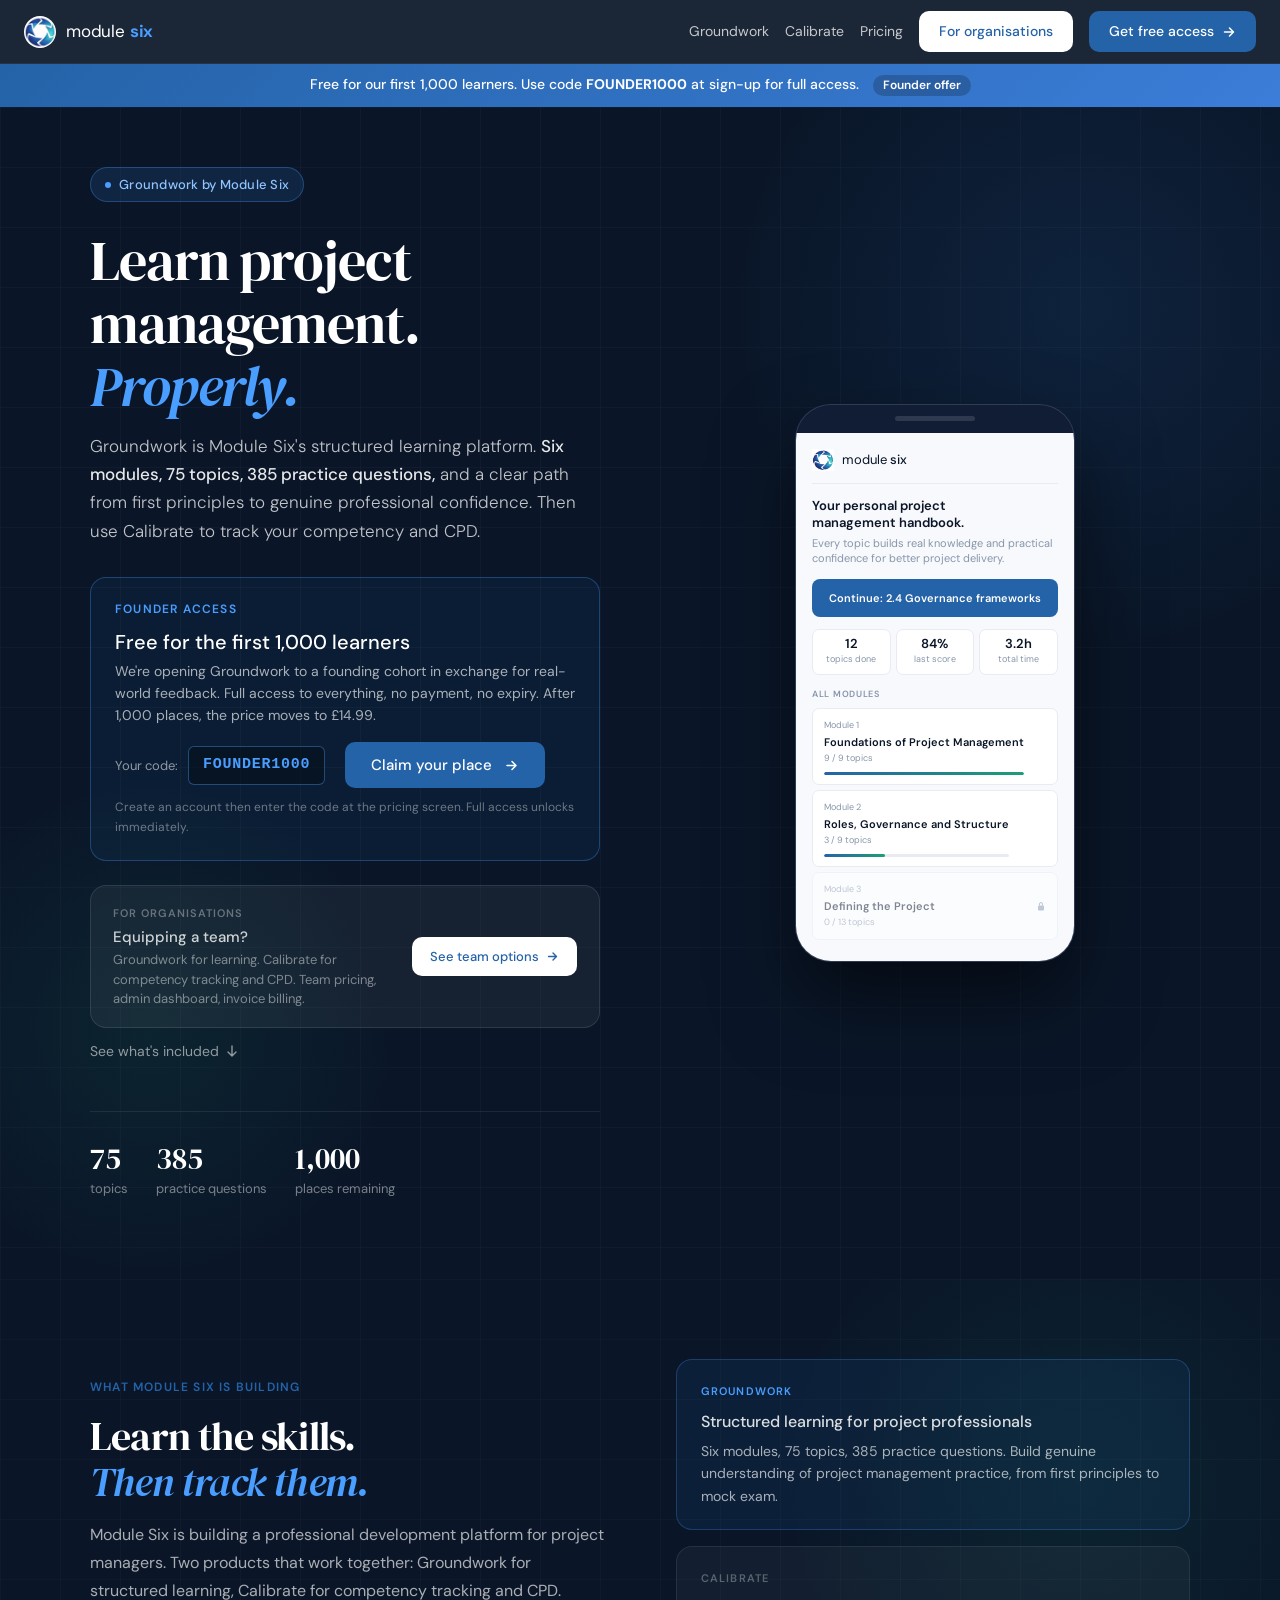
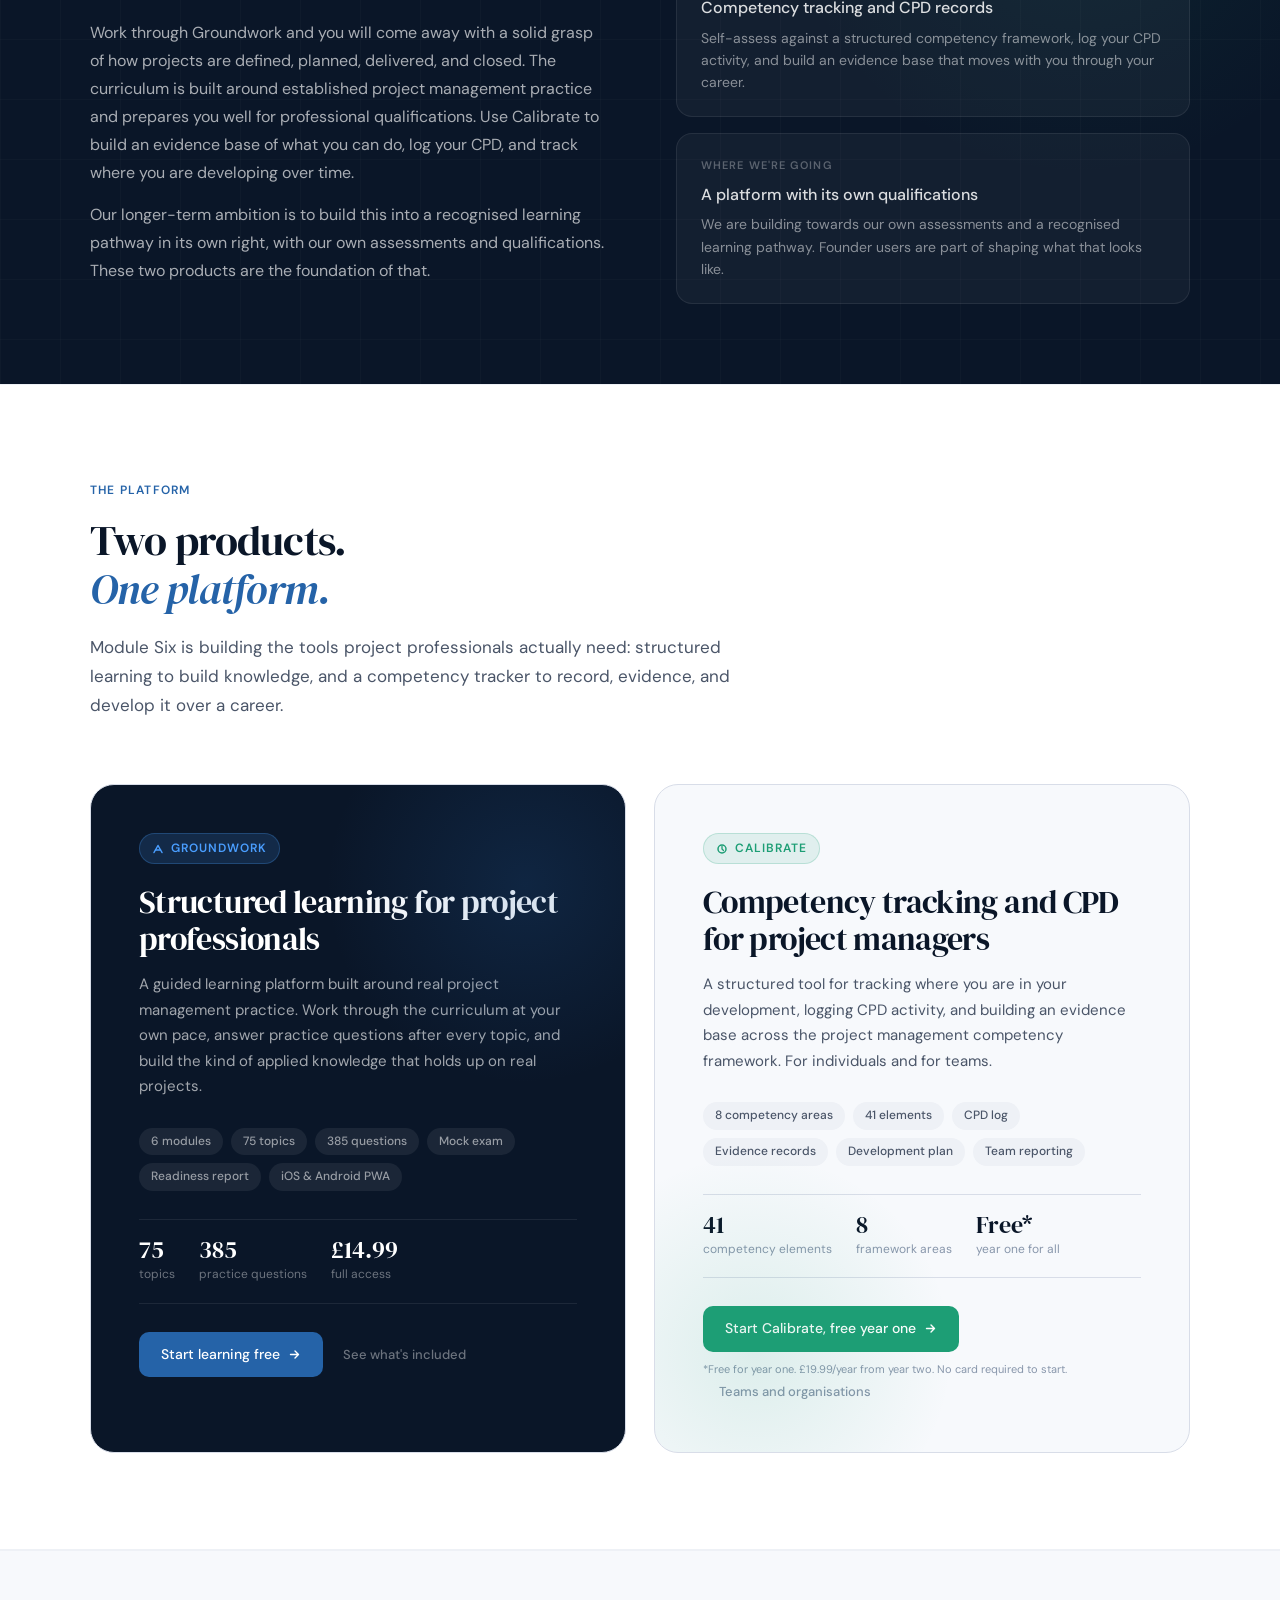
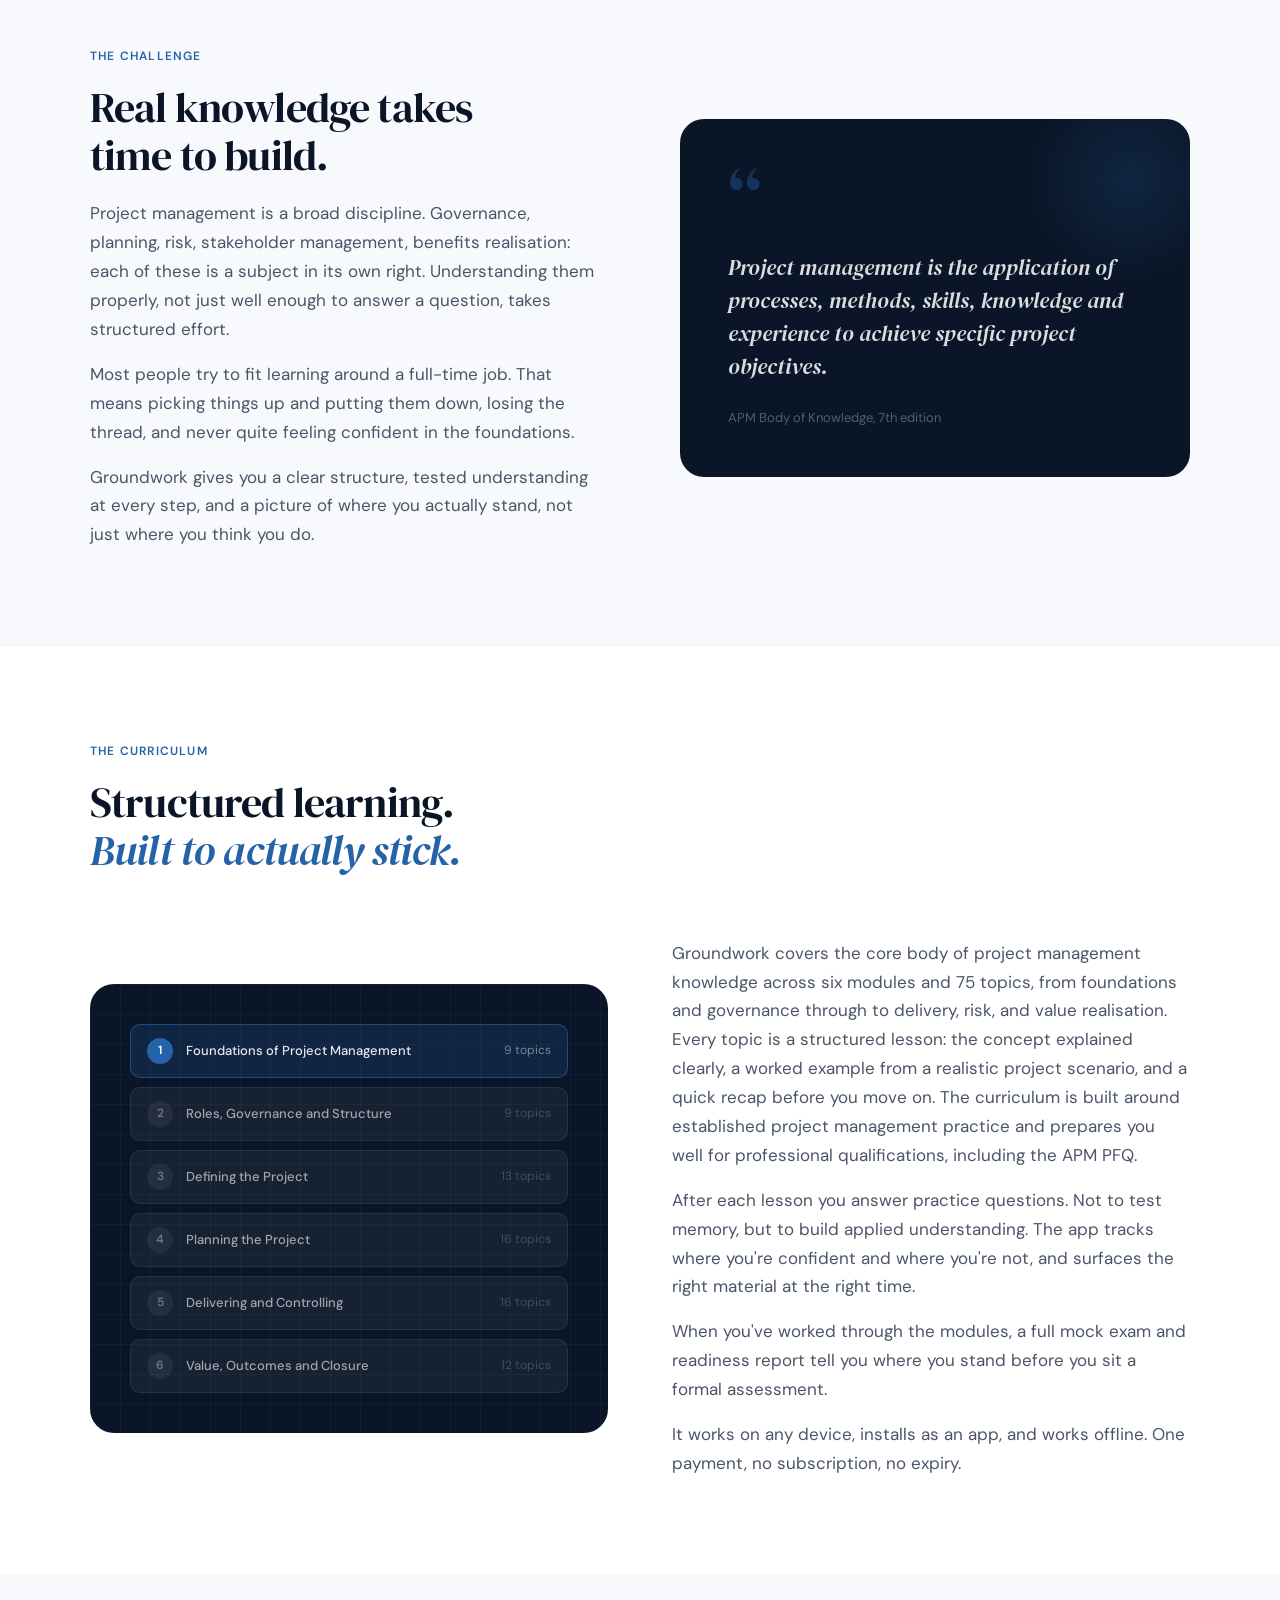
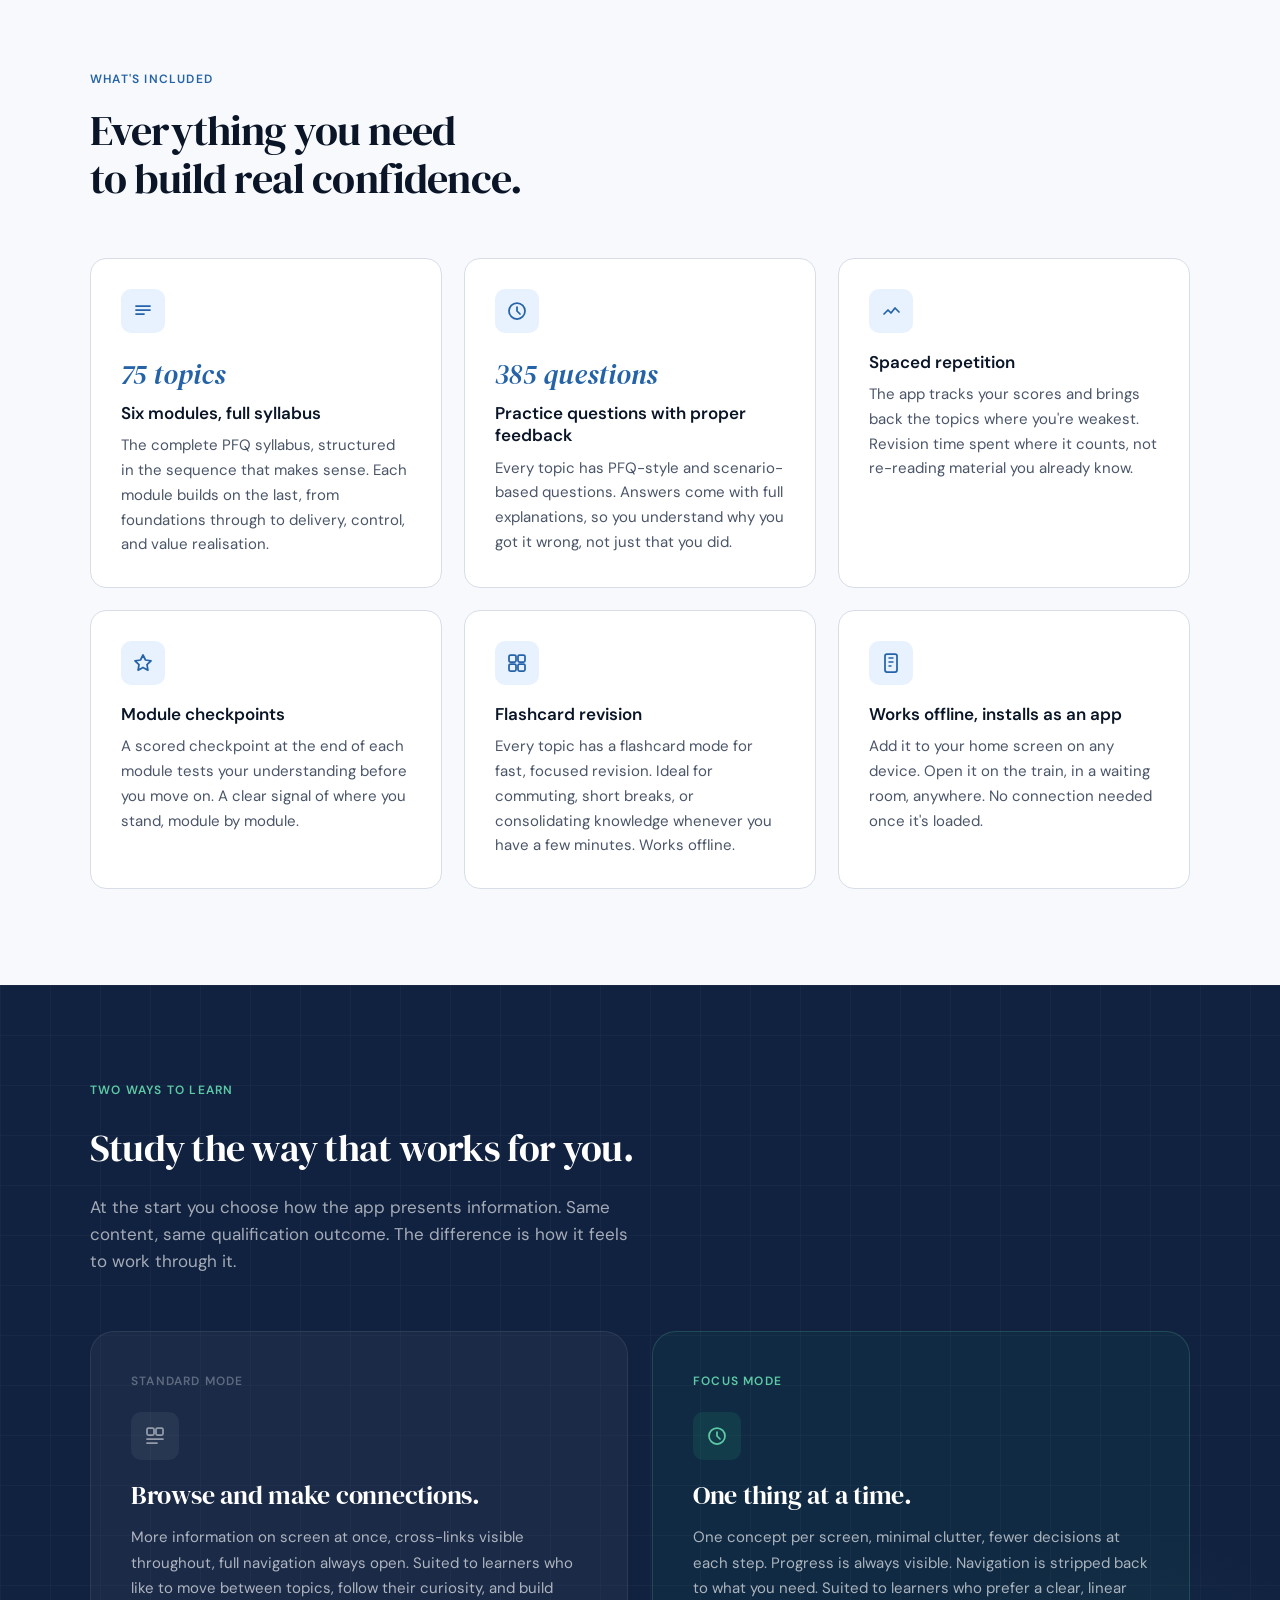
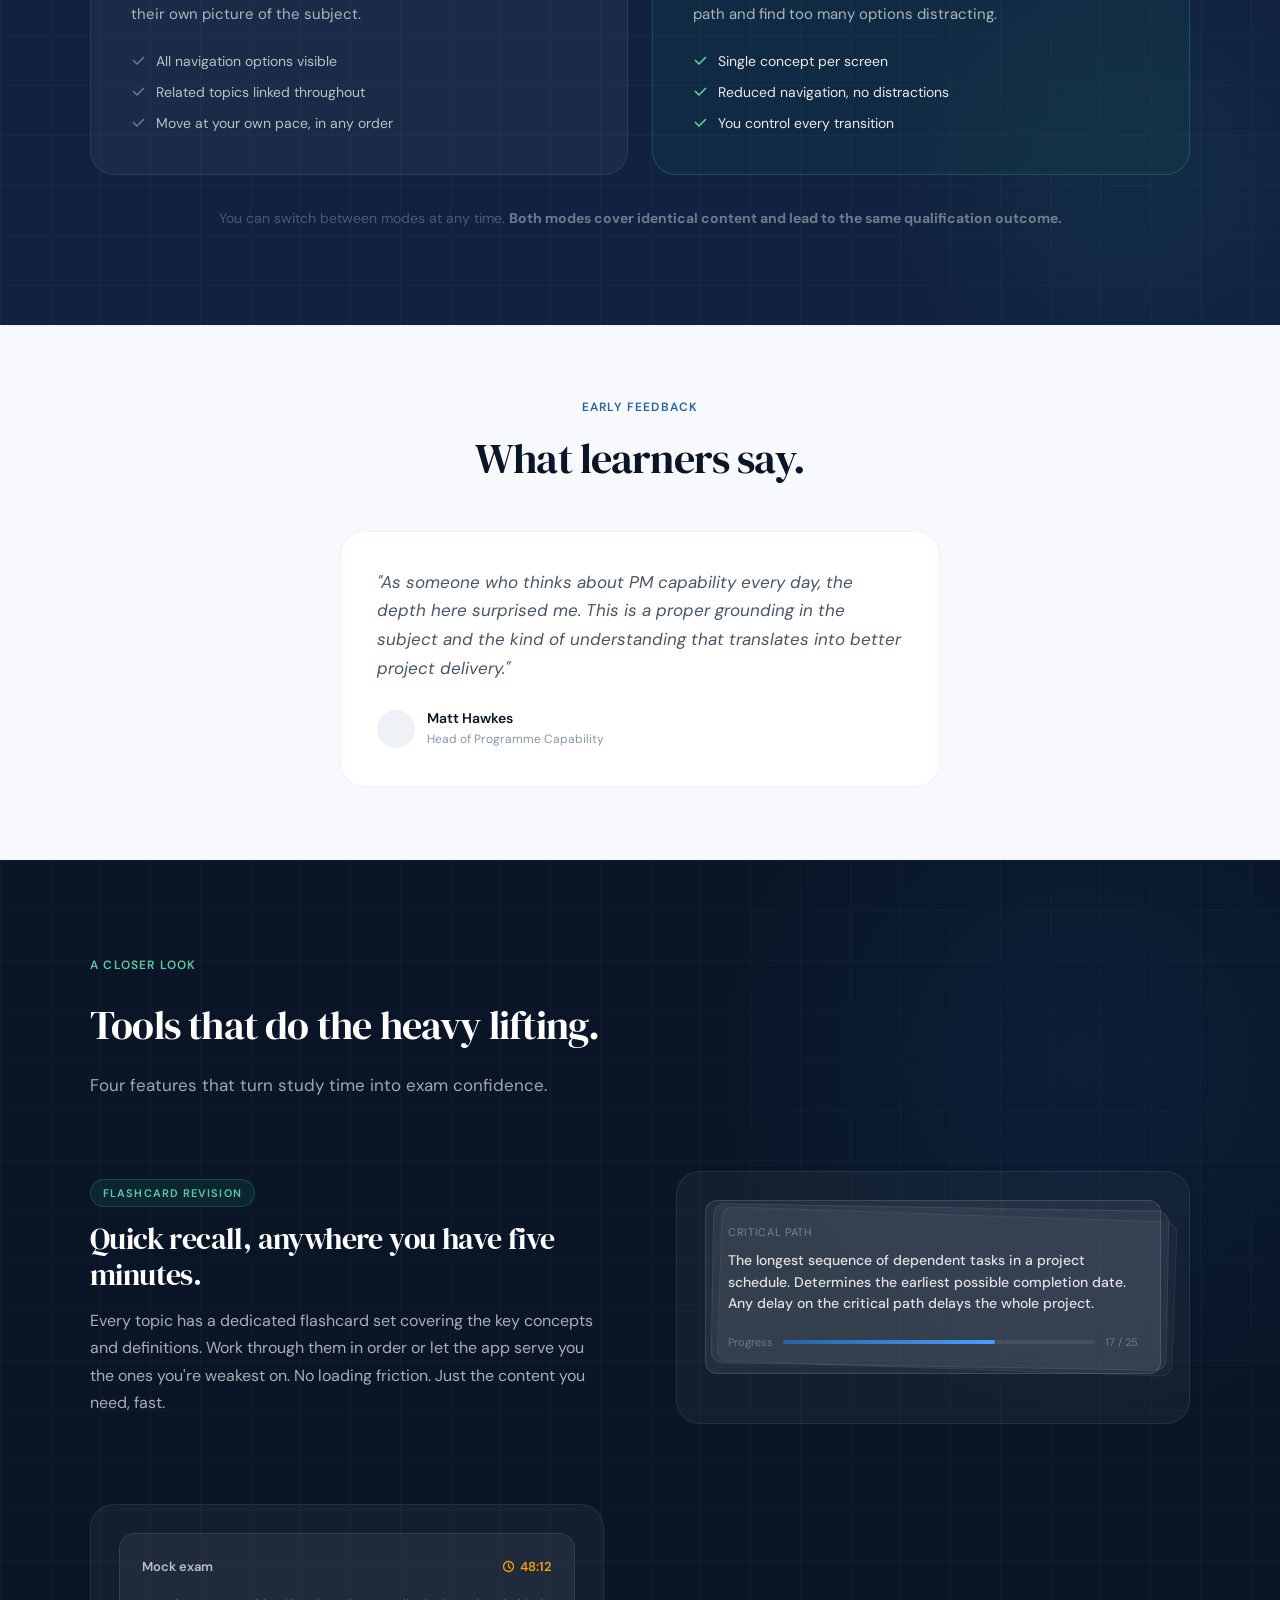
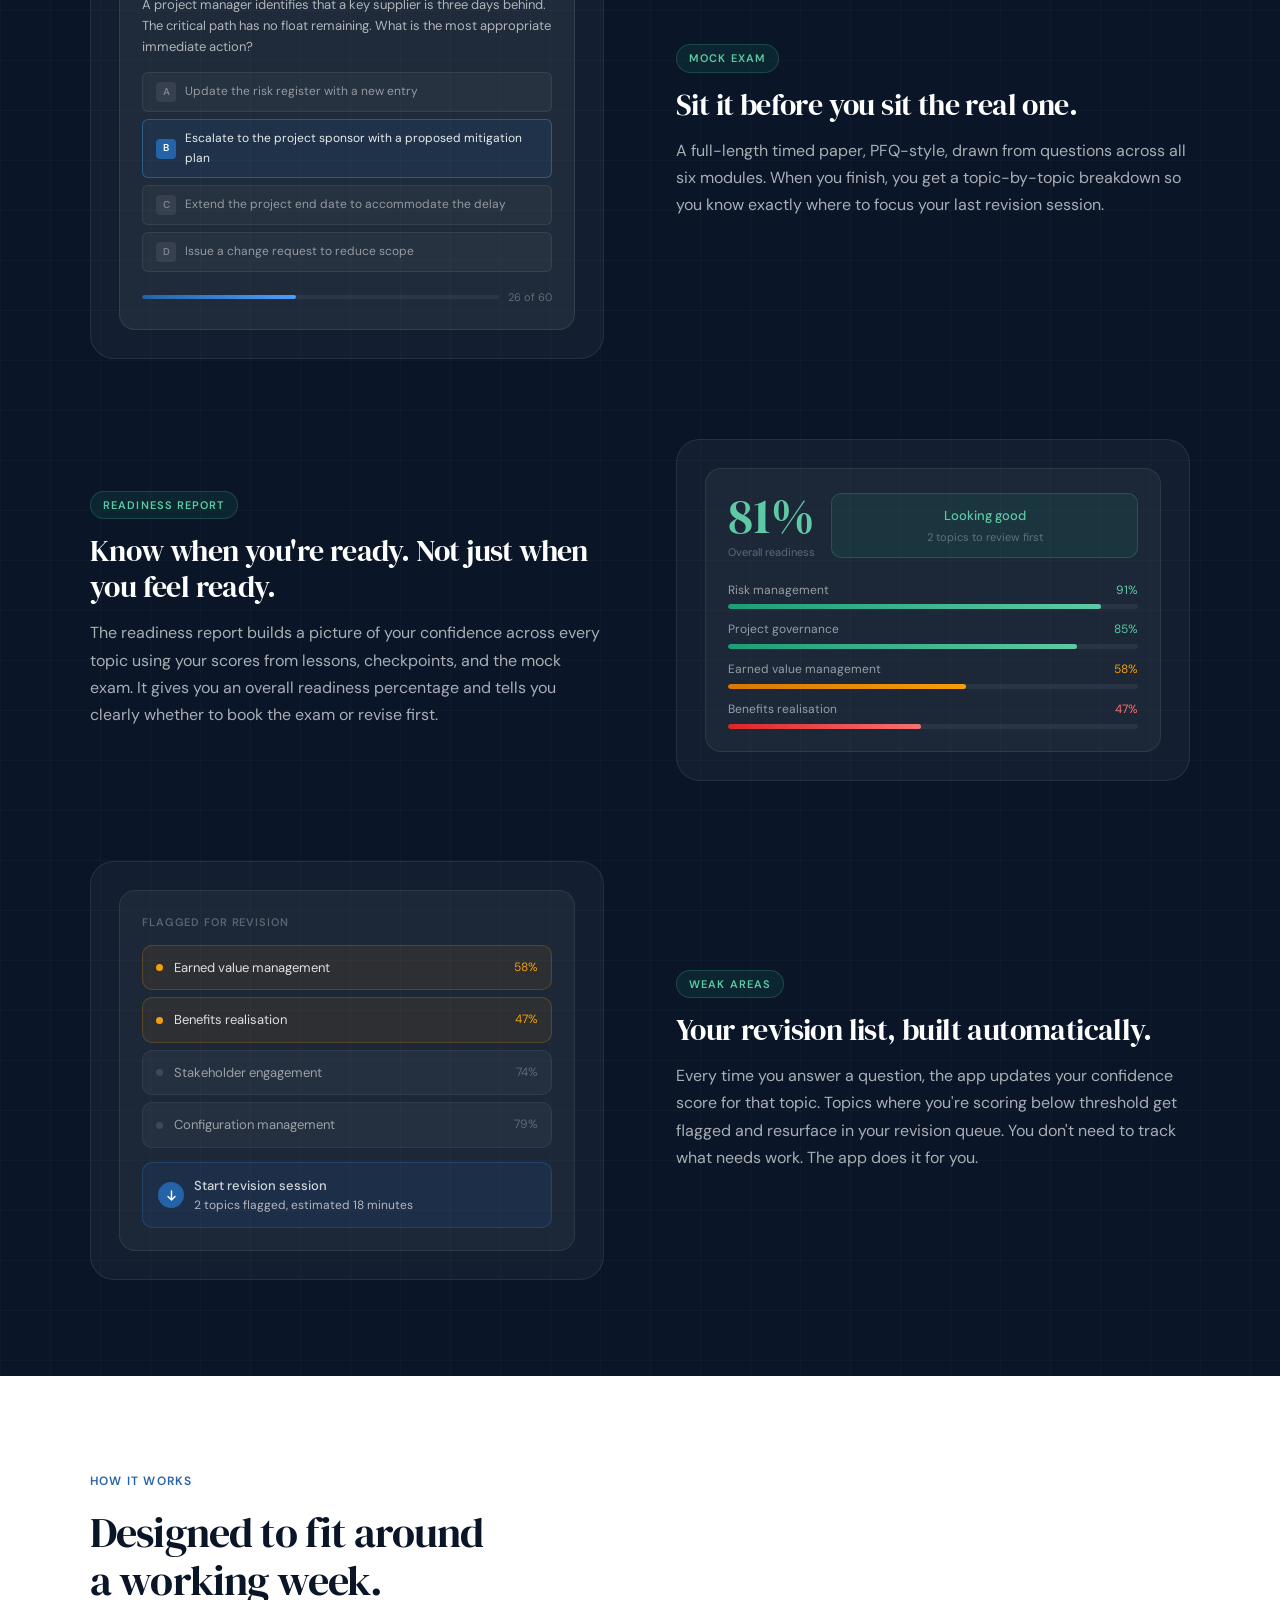
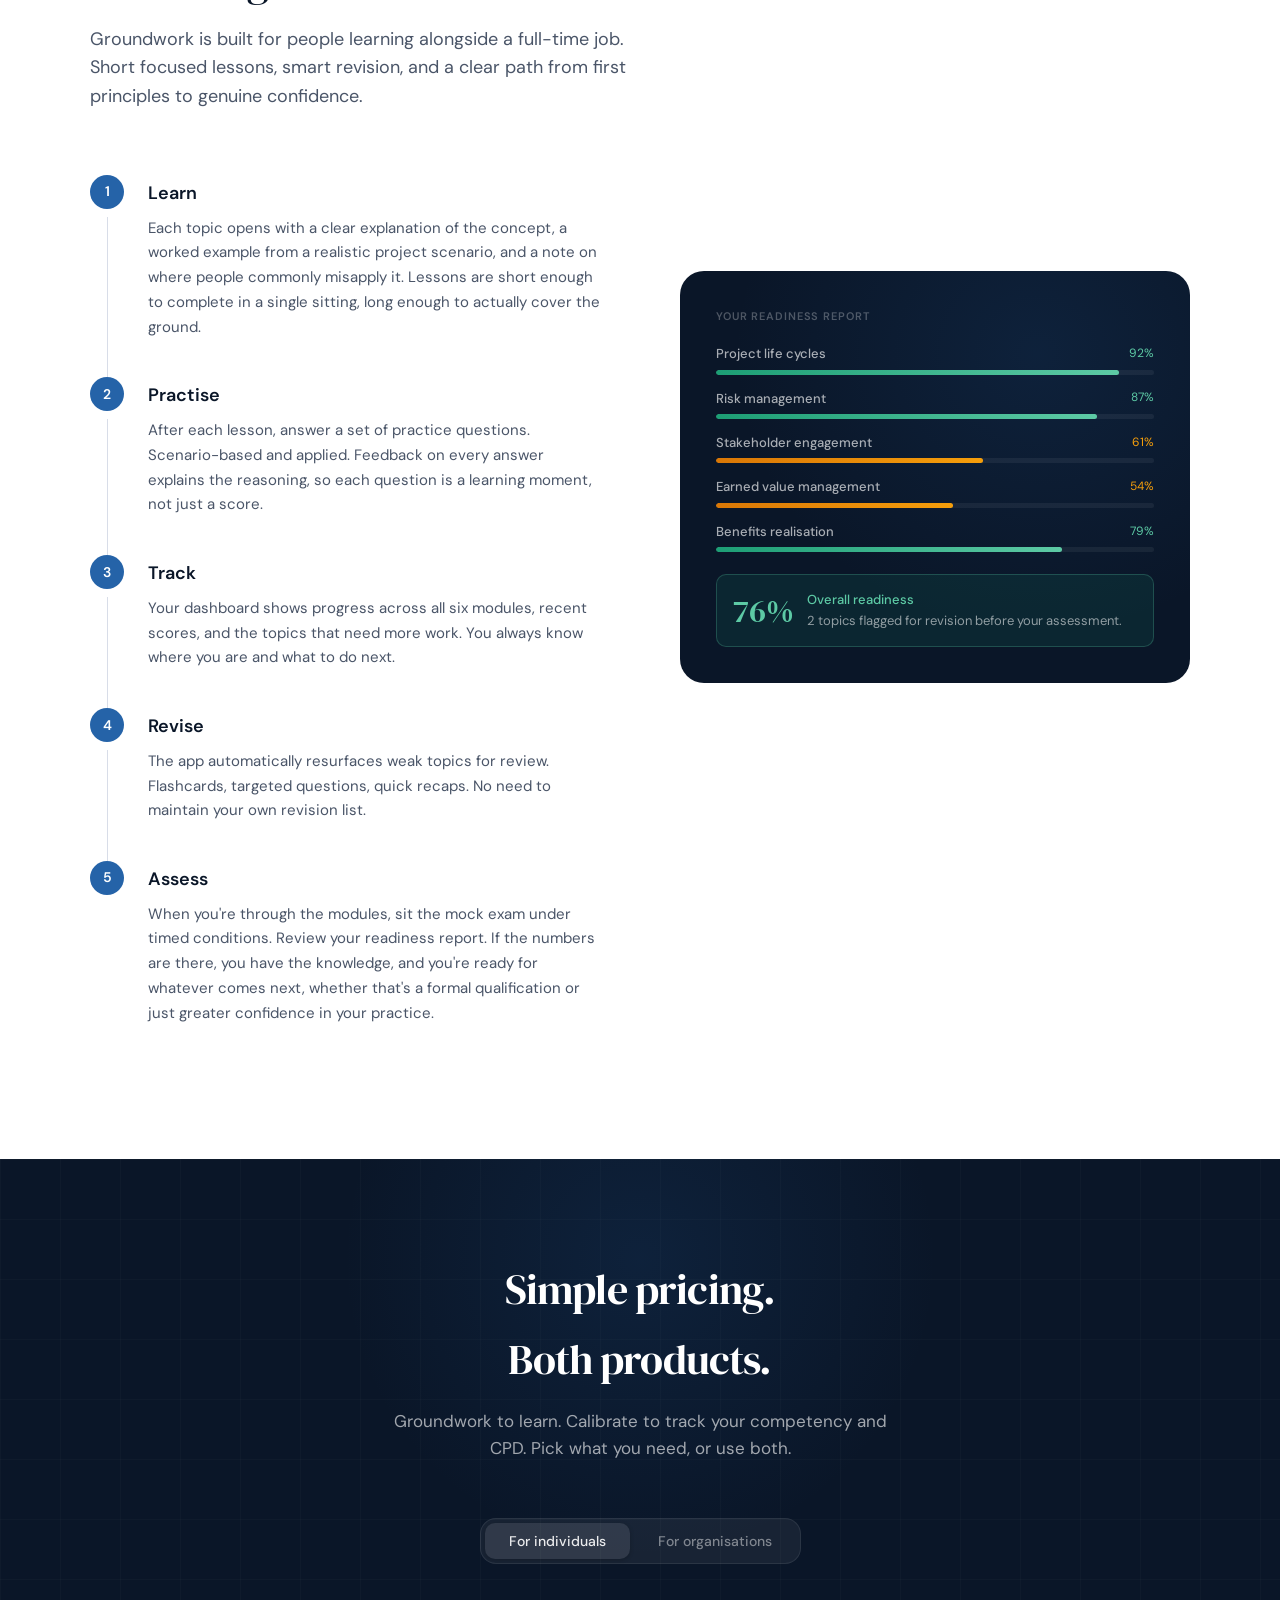
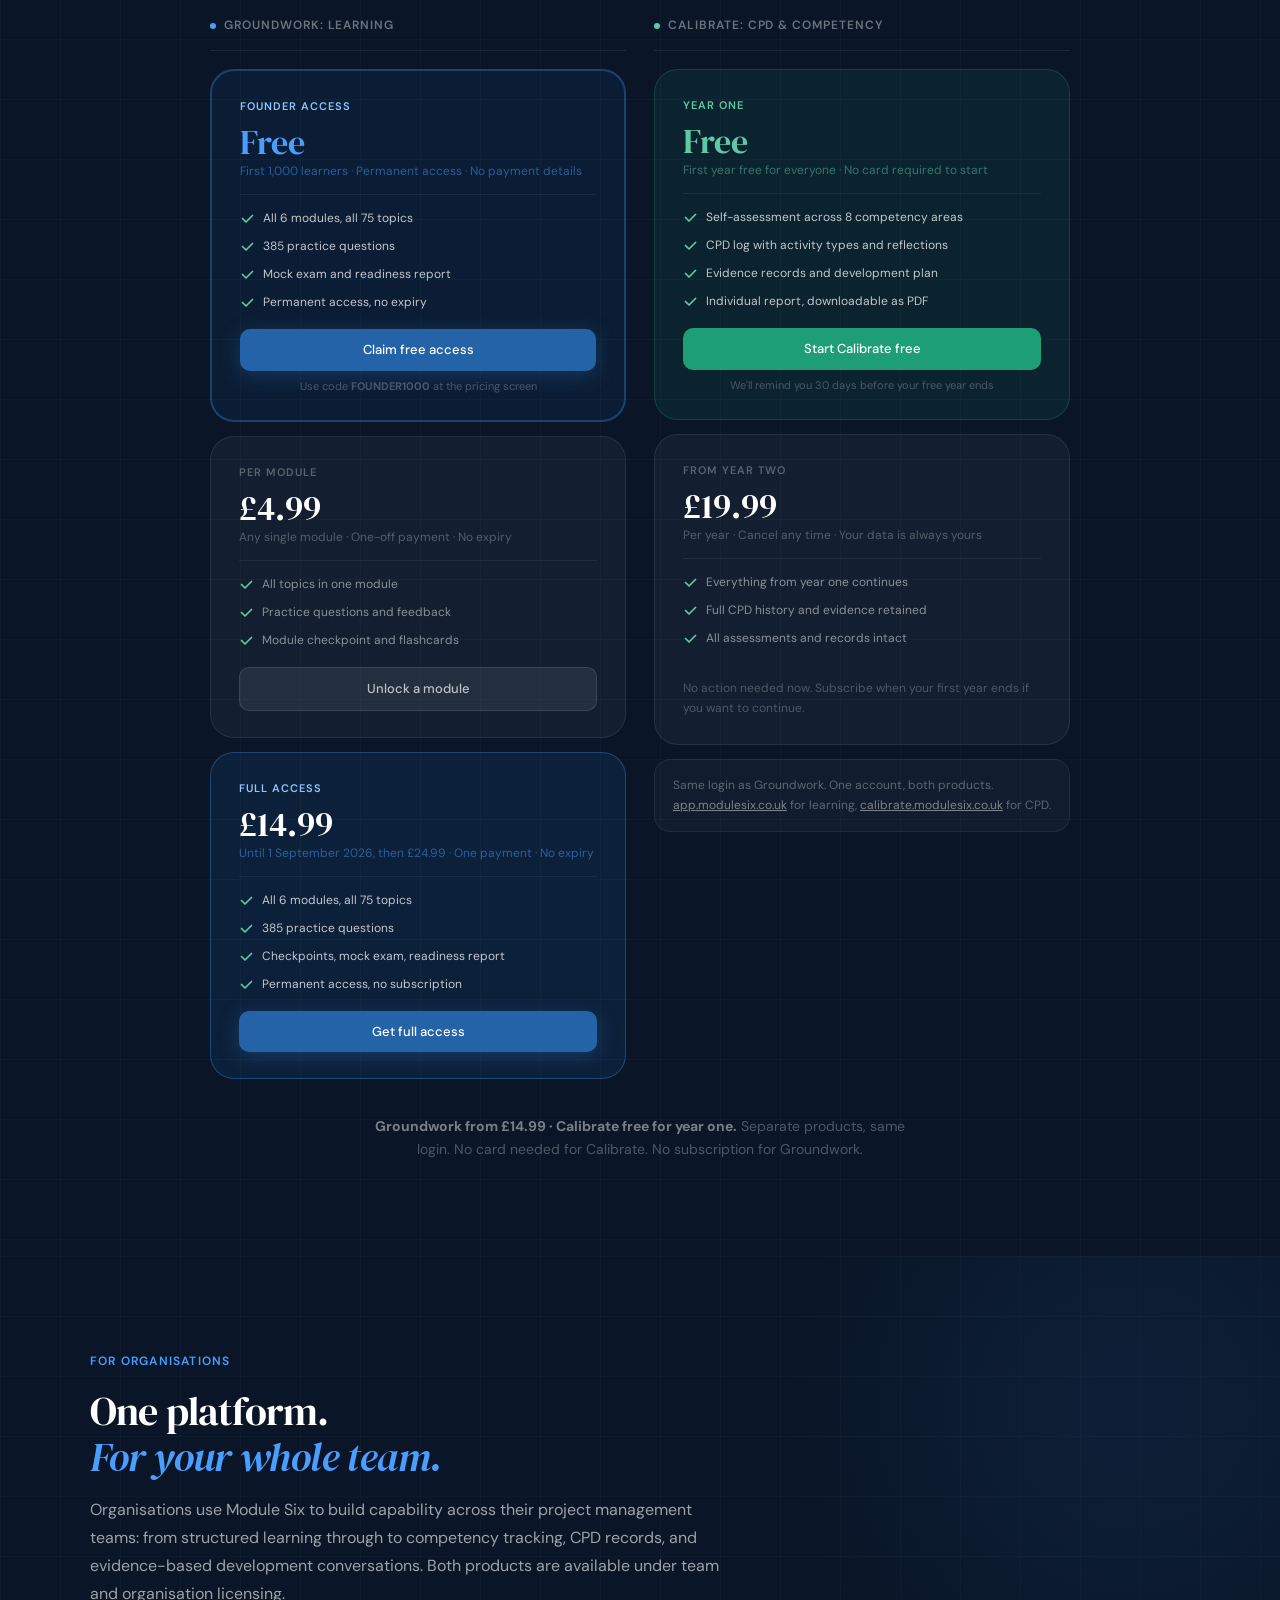
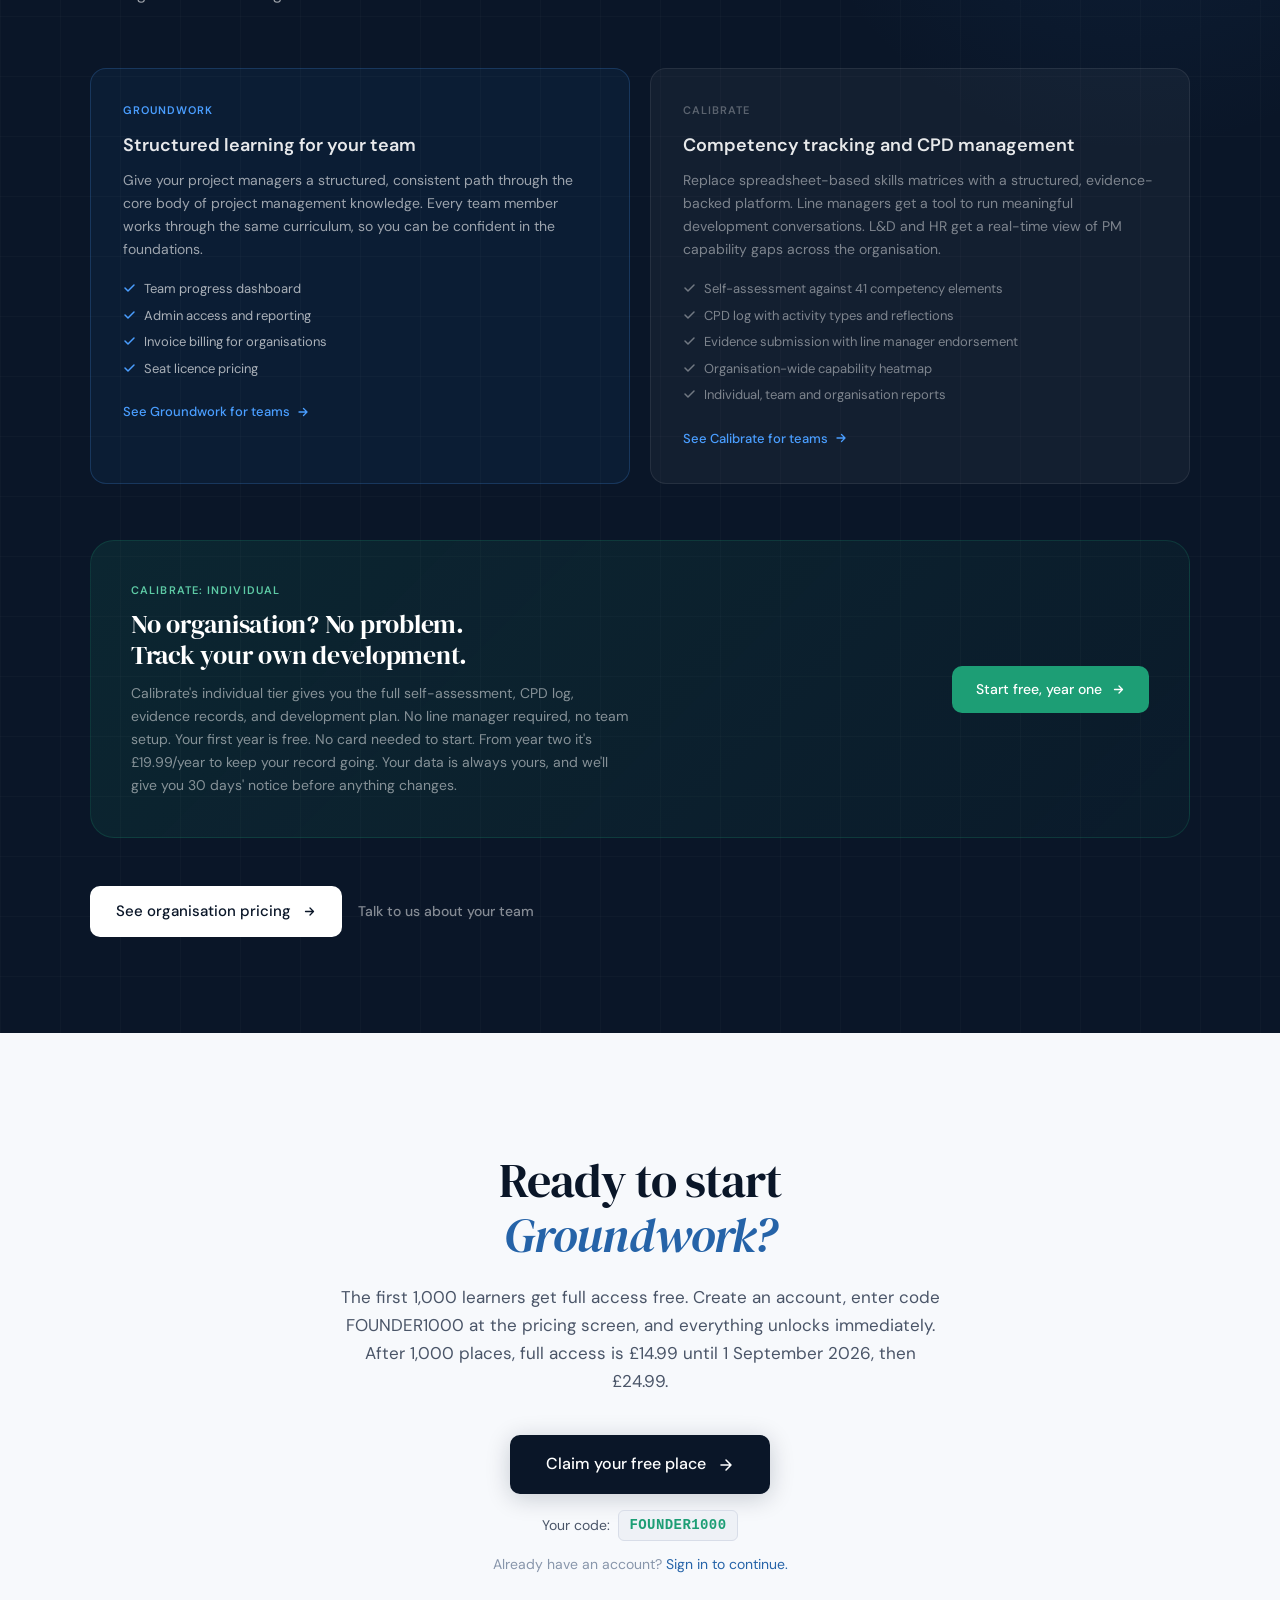
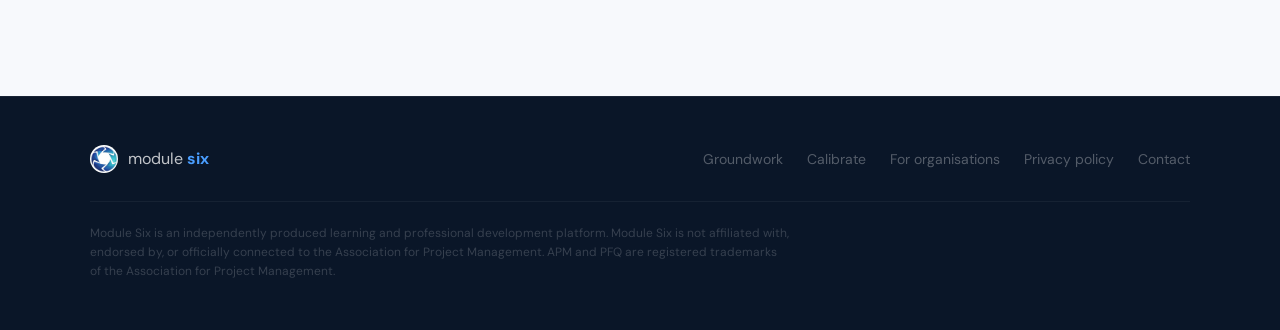
==== index.html @ db027c74 "Add files via upload" ====
<!DOCTYPE html>
<html lang="en">
<head>
<meta charset="UTF-8">
<meta name="viewport" content="width=device-width, initial-scale=1.0">
<title>Module Six | Project Management Learning and Development</title>
<meta name="description" content="Module Six builds project management professionals. Groundwork is our structured learning platform. Calibrate is our competency and CPD tracker. Learn the skills, then track and evidence them.">
<link rel="canonical" href="https://modulesix.co.uk">

<!-- Open Graph -->
<meta property="og:type" content="website">
<meta property="og:url" content="https://modulesix.co.uk">
<meta property="og:title" content="Module Six | Project Management Learning and Development">
<meta property="og:description" content="Groundwork builds your project management knowledge. Calibrate tracks your competency and CPD. Two products, one platform, built for serious project professionals.">
<meta property="og:image" content="https://modulesix.co.uk/og-image.png">
<meta property="og:site_name" content="Module Six">

<!-- Twitter card -->
<meta name="twitter:card" content="summary_large_image">
<meta name="twitter:title" content="Module Six | Project Management Learning and Development">
<meta name="twitter:description" content="Groundwork builds your project management knowledge. Calibrate tracks your competency and CPD. Two products, one platform.
<meta name="twitter:image" content="https://modulesix.co.uk/og-image.png">

<!-- Structured data -->
<script type="application/ld+json">
{
  "@context": "https://schema.org",
  "@type": "Organization",
  "name": "Module Six",
  "description": "Module Six builds project management professionals. Groundwork is our structured learning platform. Calibrate is our competency and CPD development tool.",
  "url": "https://modulesix.co.uk",
  "provider": {
    "@type": "Organization",
    "name": "Module Six",
    "url": "https://modulesix.co.uk"
  }
}
</script>
<!-- Design tokens: single source of truth for all Module Six surfaces -->
<link rel="stylesheet" href="/tokens.css">
<style>
*,*::before,*::after{box-sizing:border-box;margin:0;padding:0}
/* Marketing-specific aliases that map to platform tokens */
:root{
  --navy:        var(--ms6-navy);
  --navy-mid:    var(--ms6-navy-mid);
  --navy-light:  var(--ms6-navy-light);
  --blue:        var(--ms6-blue);
  --blue-mid:    var(--ms6-blue-mid);
  --blue-bright: var(--ms6-blue-bright);
}
html{scroll-behavior:smooth}
body{font-family:var(--font-sans);font-size:16px;line-height:1.65;color:var(--text);background:var(--white);-webkit-font-smoothing:antialiased}

/* NAV */
nav{position:fixed;top:0;left:0;right:0;z-index:100;padding:0 24px;height:64px;display:flex;align-items:center;justify-content:space-between;background:rgba(10,22,40,0.93);backdrop-filter:blur(12px);-webkit-backdrop-filter:blur(12px);border-bottom:1px solid rgba(255,255,255,0.06)}
.nav-logo{display:flex;align-items:center;gap:10px;text-decoration:none}
.nav-logo-img{width:32px;height:32px;display:flex;align-items:center;justify-content:center;flex-shrink:0}
.nav-logo-img img{width:32px;height:32px;display:block;border-radius:50%}
.nav-logo-text{font-size:17px;font-weight:400;color:var(--white);letter-spacing:-0.01em}
.nav-logo-text span{font-weight:700;color:#4a9eff}
.nav-right{display:flex;align-items:center;gap:16px}
.nav-link{font-size:14px;color:rgba(255,255,255,0.75);text-decoration:none;transition:color .2s}
.nav-link:hover{color:rgba(255,255,255,1)}
.nav-cta{display:inline-flex;align-items:center;gap:8px;background:var(--blue);color:var(--white);text-decoration:none;font-size:14px;font-weight:500;padding:9px 20px;border-radius:var(--r-md);transition:background .2s,transform .15s}
.nav-cta:hover{background:var(--blue-mid);transform:translateY(-1px)}
.nav-cta-ghost{display:inline-flex;align-items:center;gap:8px;background:transparent;color:var(--white);text-decoration:none;font-size:14px;font-weight:500;padding:9px 20px;border-radius:var(--r-md);border:1.5px solid rgba(255,255,255,0.35);transition:border-color .2s,background .2s,transform .15s}
.nav-cta-ghost:hover{border-color:rgba(255,255,255,0.7);background:rgba(255,255,255,0.06);transform:translateY(-1px)}

/* FOUNDER BANNER */
.founder-banner{background:linear-gradient(135deg,var(--blue) 0%,var(--blue-mid) 100%);padding:11px 24px;text-align:center;position:relative;z-index:99;margin-top:64px}
.founder-banner p{font-size:14px;color:white;font-weight:500;line-height:1.4}
.founder-banner strong{font-weight:700}
.founder-banner a{color:rgba(255,255,255,0.9);text-decoration:underline}
.founder-counter{display:inline-flex;align-items:center;gap:6px;background:rgba(0,0,0,0.2);border-radius:100px;padding:2px 10px;margin-left:10px;font-size:12px;font-weight:600}

/* HERO */
.hero{background:var(--navy);display:flex;align-items:center;position:relative;overflow:hidden;padding:60px 24px 80px}
.hero-bg{position:absolute;inset:0;pointer-events:none}
.hb1{position:absolute;width:700px;height:700px;border-radius:50%;background:radial-gradient(circle,rgba(37,99,168,.16) 0%,transparent 70%);top:-150px;right:-150px}
.hb2{position:absolute;width:500px;height:500px;border-radius:50%;background:radial-gradient(circle,rgba(29,158,117,.1) 0%,transparent 70%);bottom:0;left:-100px}
.hb-grid{position:absolute;inset:0;background-image:linear-gradient(rgba(255,255,255,.025) 1px,transparent 1px),linear-gradient(90deg,rgba(255,255,255,.025) 1px,transparent 1px);background-size:60px 60px}
.hero-inner{max-width:1100px;margin:0 auto;width:100%;display:grid;grid-template-columns:1fr 1fr;gap:80px;align-items:center;position:relative;z-index:1}
.hero-badge{display:inline-flex;align-items:center;gap:8px;background:rgba(37,99,168,.2);border:1px solid rgba(74,158,255,.3);color:#90c4ff;font-size:13px;font-weight:500;padding:6px 14px;border-radius:100px;margin-bottom:28px;letter-spacing:.02em}
.hero-dot{width:6px;height:6px;border-radius:50%;background:var(--blue-bright);animation:pulse 2s infinite}
@keyframes pulse{0%,100%{opacity:1}50%{opacity:.4}}
.hero h1{font-family:var(--font-display);font-size:clamp(36px,5vw,56px);font-weight:400;line-height:1.12;color:var(--white);margin-bottom:14px;letter-spacing:-.02em}
.hero h1 em{font-style:italic;color:var(--blue-bright)}
.hero-sub{font-size:17px;line-height:1.65;color:rgba(255,255,255,.75);margin-bottom:32px;font-weight:300}
.hero-sub strong{color:rgba(255,255,255,.9);font-weight:500}

/* Founder access box */
.founder-box{background:rgba(37,99,168,.1);border:1.5px solid rgba(74,158,255,.3);border-radius:var(--r-lg);padding:22px 24px;margin-bottom:24px}
.founder-box__label{font-size:12px;font-weight:600;letter-spacing:.1em;text-transform:uppercase;color:var(--blue-bright);margin-bottom:10px}
.founder-box__headline{font-size:20px;font-weight:500;color:white;margin-bottom:6px;line-height:1.3}
.founder-box__sub{font-size:14px;color:rgba(255,255,255,.65);line-height:1.55;margin-bottom:16px}
.founder-code{display:flex;align-items:center;gap:10px;margin-bottom:14px}
.founder-code__label{font-size:13px;color:rgba(255,255,255,.55)}
.founder-code__value{background:rgba(0,0,0,.3);border:1px solid rgba(74,158,255,.4);border-radius:var(--r-sm);padding:6px 14px;font-family:monospace;font-size:15px;font-weight:700;color:var(--blue-bright);letter-spacing:.05em}
.founder-btn{display:inline-flex;align-items:center;gap:8px;background:var(--blue);color:white;text-decoration:none;font-size:15px;font-weight:500;padding:13px 26px;border-radius:var(--r-md);transition:background .2s,transform .15s;border:none;cursor:pointer;font-family:var(--font-sans)}
.founder-btn:hover{background:var(--blue-mid);transform:translateY(-1px)}
.founder-note{font-size:12px;color:rgba(255,255,255,.4);margin-top:8px}

.hero-actions-secondary{display:flex;align-items:center;gap:16px;margin-top:4px}

/* TEAMS CALLOUT */
.teams-callout{background:rgba(255,255,255,.05);border:1px solid rgba(255,255,255,.1);border-radius:var(--r-lg);padding:18px 22px;margin-top:16px;display:flex;align-items:center;justify-content:space-between;gap:20px}
.teams-callout__text{}
.teams-callout__label{font-size:11px;font-weight:600;letter-spacing:.09em;text-transform:uppercase;color:rgba(255,255,255,.35);margin-bottom:5px}
.teams-callout__headline{font-size:15px;font-weight:500;color:rgba(255,255,255,.8);margin-bottom:3px;line-height:1.35}
.teams-callout__sub{font-size:13px;color:rgba(255,255,255,.45);line-height:1.5}
.teams-callout__btn{display:inline-flex;align-items:center;gap:7px;background:transparent;color:var(--white);text-decoration:none;font-size:13px;font-weight:500;padding:9px 18px;border-radius:var(--r-md);border:1.5px solid rgba(255,255,255,.3);transition:border-color .2s,background .2s;white-space:nowrap;flex-shrink:0}
.teams-callout__btn:hover{border-color:rgba(255,255,255,.65);background:rgba(255,255,255,.06)}
.btn-ghost-light{display:inline-flex;align-items:center;gap:6px;color:rgba(255,255,255,.55);text-decoration:none;font-size:14px;padding:8px 0;transition:color .2s}
.btn-ghost-light:hover{color:rgba(255,255,255,.85)}
.hero-stats{display:flex;gap:28px;margin-top:40px;padding-top:32px;border-top:1px solid rgba(255,255,255,.08)}
.hs-num{font-family:var(--font-display);font-size:30px;color:var(--white);line-height:1;margin-bottom:4px}
.hs-label{font-size:13px;color:rgba(255,255,255,.45)}

/* PHONE */
.hero-visual{display:flex;justify-content:center;align-items:center}
.phone-frame{width:280px;background:#1a2540;border-radius:36px;border:1.5px solid rgba(255,255,255,.1);overflow:hidden;box-shadow:0 40px 80px rgba(0,0,0,.5),0 0 0 1px rgba(255,255,255,.04) inset;animation:float 4s ease-in-out infinite}
@keyframes float{0%,100%{transform:translateY(0)}50%{transform:translateY(-10px)}}
.phone-notch{height:28px;background:#111d35;display:flex;align-items:center;justify-content:center}
.phone-notch-bar{width:80px;height:5px;background:rgba(255,255,255,.12);border-radius:100px}
.phone-screen{padding:16px;background:#f7f9fc}
.ph{display:flex;align-items:center;gap:8px;margin-bottom:14px;padding-bottom:12px;border-bottom:1px solid #e8ecf2}
.ph-brand{font-size:13px;font-weight:500;color:var(--ms6-navy)}
.ph-brand span{font-weight:400}
.ph-headline{font-size:13px;font-weight:600;color:var(--ms6-navy);margin-bottom:4px;line-height:1.3}
.ph-sub{font-size:11px;color:#8896ab;margin-bottom:12px;line-height:1.4}
.ph-btn{background:var(--blue);color:white;font-size:11px;font-weight:600;padding:10px 14px;border-radius:8px;text-align:center;margin-bottom:12px}
.ph-stats{display:grid;grid-template-columns:1fr 1fr 1fr;gap:5px;margin-bottom:12px}
.ph-stat{background:white;border:1px solid #e8ecf2;border-radius:7px;padding:7px 5px;text-align:center}
.ph-sn{font-size:13px;font-weight:600;color:var(--ms6-navy);line-height:1}
.ph-sl{font-size:9px;color:#8896ab;margin-top:2px}
.ph-lbl{font-size:9px;font-weight:600;color:#8896ab;letter-spacing:.08em;text-transform:uppercase;margin-bottom:7px}
.ph-mod{background:white;border:1px solid #e8ecf2;border-radius:7px;padding:9px 11px;margin-bottom:5px;display:flex;align-items:center;justify-content:space-between}
.ph-mod-tag{font-size:9px;color:#8896ab;margin-bottom:2px}
.ph-mod-name{font-size:11px;font-weight:600;color:var(--ms6-navy);line-height:1.3}
.ph-mod-prog{font-size:9px;color:#8896ab;margin-top:2px}
.ph-bar{height:3px;background:#e8ecf2;border-radius:100px;margin-top:6px;overflow:hidden}
.ph-fill{height:100%;background:linear-gradient(90deg,var(--blue),var(--teal));border-radius:100px}
.ph-lock{color:#8896ab;font-size:9px;display:flex;align-items:center;gap:3px}

/* SHARED */
section{padding:96px 24px}
.si{max-width:1100px;margin:0 auto}
.s-label{font-size:12px;font-weight:600;letter-spacing:.1em;text-transform:uppercase;color:var(--blue);margin-bottom:16px}
.s-heading{font-family:var(--font-display);font-size:clamp(30px,4vw,42px);font-weight:400;line-height:1.15;color:var(--text);letter-spacing:-.02em;margin-bottom:20px}
.s-heading em{font-style:italic;color:var(--blue)}
.s-body{font-size:17px;line-height:1.7;color:var(--text-2)}
.s-body p+p{margin-top:16px}

/* POSITIONING SECTION */
.s-positioning{background:var(--navy);position:relative;overflow:hidden;padding:80px 24px}
.pos-bg{position:absolute;inset:0;background-image:linear-gradient(rgba(255,255,255,.02) 1px,transparent 1px),linear-gradient(90deg,rgba(255,255,255,.02) 1px,transparent 1px);background-size:60px 60px;pointer-events:none}
.pos-glow{position:absolute;width:600px;height:600px;border-radius:50%;background:radial-gradient(circle,rgba(29,158,117,.1) 0%,transparent 70%);top:-100px;right:-100px;pointer-events:none}
.pos-grid{display:grid;grid-template-columns:1fr 1fr;gap:72px;align-items:center;position:relative;z-index:1}
.pos-heading{font-family:var(--font-display);font-size:clamp(28px,4vw,40px);font-weight:400;color:var(--white);letter-spacing:-.02em;margin-bottom:16px;line-height:1.15}
.pos-heading em{font-style:italic;color:var(--blue-bright)}
.pos-body{font-size:16px;color:rgba(255,255,255,.65);line-height:1.75}
.pos-body p+p{margin-top:14px}
.pos-pillars{display:flex;flex-direction:column;gap:16px}
.pos-pillar{background:rgba(255,255,255,.04);border:1px solid rgba(255,255,255,.08);border-radius:var(--r-lg);padding:22px 24px}
.pos-pillar.accent{background:rgba(37,99,168,.12);border-color:rgba(74,158,255,.25)}
.pos-pillar__label{font-size:11px;font-weight:600;letter-spacing:.1em;text-transform:uppercase;color:rgba(255,255,255,.3);margin-bottom:8px}
.pos-pillar.accent .pos-pillar__label{color:var(--blue-bright)}
.pos-pillar__title{font-size:16px;font-weight:500;color:rgba(255,255,255,.85);margin-bottom:5px}
.pos-pillar__body{font-size:14px;color:rgba(255,255,255,.5);line-height:1.6}
.pos-pillar.accent .pos-pillar__body{color:rgba(255,255,255,.65)}

/* PROBLEM */
.s-problem{background:var(--off-white);border-top:1px solid var(--grey-100);border-bottom:1px solid var(--grey-100)}
.problem-grid{display:grid;grid-template-columns:1fr 1fr;gap:80px;align-items:center}
.pq{background:var(--navy);border-radius:var(--r-xl);padding:48px;position:relative;overflow:hidden}
.pq::before{content:'';position:absolute;top:-40px;right:-40px;width:200px;height:200px;border-radius:50%;background:radial-gradient(circle,rgba(37,99,168,.2) 0%,transparent 70%)}
.pq-mark{font-family:var(--font-display);font-size:80px;line-height:.8;color:var(--blue);opacity:.4;margin-bottom:20px;display:block}
.pq-text{font-family:var(--font-display);font-size:22px;font-style:italic;color:rgba(255,255,255,.85);line-height:1.5;position:relative;z-index:1}
.pq-attr{font-size:13px;color:rgba(255,255,255,.3);margin-top:24px;font-family:var(--font-sans);position:relative;z-index:1}

/* WHAT IS */
.what-grid{display:grid;grid-template-columns:1fr 1fr;gap:64px;align-items:center;margin-top:64px}
.what-visual{background:var(--navy);border-radius:var(--r-xl);padding:40px;position:relative;overflow:hidden}
.wv-bg{position:absolute;inset:0;background-image:linear-gradient(rgba(255,255,255,.03) 1px,transparent 1px),linear-gradient(90deg,rgba(255,255,255,.03) 1px,transparent 1px);background-size:30px 30px}
.mod-list{position:relative;z-index:1;display:flex;flex-direction:column;gap:9px}
.mod-item{background:rgba(255,255,255,.05);border:1px solid rgba(255,255,255,.07);border-radius:var(--r-md);padding:13px 16px;display:flex;align-items:center;gap:13px}
.mod-item.active{background:rgba(37,99,168,.2);border-color:rgba(74,158,255,.3)}
.mod-n{width:26px;height:26px;border-radius:50%;background:rgba(255,255,255,.06);display:flex;align-items:center;justify-content:center;font-size:12px;font-weight:600;color:rgba(255,255,255,.35);flex-shrink:0}
.mod-item.active .mod-n{background:var(--blue);color:white}
.mod-name{font-size:13px;font-weight:500;color:rgba(255,255,255,.6);flex:1}
.mod-item.active .mod-name{color:rgba(255,255,255,.9)}
.mod-c{font-size:12px;color:rgba(255,255,255,.2)}
.mod-item.active .mod-c{color:rgba(255,255,255,.45)}

/* FEATURES */
.s-features{background:var(--off-white)}
.feat-grid{display:grid;grid-template-columns:repeat(auto-fit,minmax(300px,1fr));gap:22px;margin-top:56px}
.fc{background:var(--white);border:1px solid var(--grey-200);border-radius:var(--r-lg);padding:30px;transition:border-color .2s,transform .2s,box-shadow .2s}
.fc:hover{border-color:var(--blue);transform:translateY(-3px);box-shadow:0 12px 40px rgba(37,99,168,.1)}
.fc-icon{width:44px;height:44px;border-radius:var(--r-md);background:#e8f2ff;display:flex;align-items:center;justify-content:center;margin-bottom:18px;color:var(--blue)}
.fc h3{font-size:17px;font-weight:600;color:var(--text);margin-bottom:9px;line-height:1.3}
.fc p{font-size:15px;line-height:1.65;color:var(--text-2)}
.fc-stat{display:inline-block;font-family:var(--font-display);font-size:28px;color:var(--blue);font-style:italic;margin-bottom:5px}

/* MODES SECTION */
.s-modes{background:var(--navy-mid);position:relative;overflow:hidden}
.modes-bg{position:absolute;inset:0;background-image:linear-gradient(rgba(255,255,255,.025) 1px,transparent 1px),linear-gradient(90deg,rgba(255,255,255,.025) 1px,transparent 1px);background-size:50px 50px;pointer-events:none}
.modes-glow{position:absolute;width:500px;height:500px;border-radius:50%;background:radial-gradient(circle,rgba(29,158,117,.08) 0%,transparent 70%);bottom:-100px;right:-100px;pointer-events:none}
.modes-heading{font-family:var(--font-display);font-size:clamp(28px,4vw,38px);font-weight:400;color:var(--white);letter-spacing:-.02em;margin-bottom:14px}
.modes-sub{font-size:17px;color:rgba(255,255,255,.62);max-width:540px;line-height:1.6;margin-bottom:56px}
.modes-grid{display:grid;grid-template-columns:1fr 1fr;gap:24px;position:relative;z-index:1}
.mode-card{border-radius:var(--r-xl);padding:40px;border:1px solid rgba(255,255,255,.08);background:rgba(255,255,255,.04);position:relative;overflow:hidden}
.mode-card.teal-accent{border-color:rgba(93,202,165,.2);background:rgba(29,158,117,.07)}
.mode-card-label{font-size:12px;font-weight:600;letter-spacing:.1em;text-transform:uppercase;color:rgba(255,255,255,.3);margin-bottom:20px}
.mode-card.teal-accent .mode-card-label{color:var(--teal-light)}
.mode-card-icon{width:48px;height:48px;border-radius:var(--r-md);display:flex;align-items:center;justify-content:center;margin-bottom:20px;background:rgba(255,255,255,.06)}
.mode-card.teal-accent .mode-card-icon{background:rgba(29,158,117,.15)}
.mode-card h3{font-family:var(--font-display);font-size:26px;font-weight:400;color:var(--white);margin-bottom:14px;line-height:1.2;letter-spacing:-.01em}
.mode-card p{font-size:15px;color:rgba(255,255,255,.65);line-height:1.7;margin-bottom:24px}
.mode-traits{list-style:none;display:flex;flex-direction:column;gap:10px}
.mode-traits li{display:flex;align-items:flex-start;gap:10px;font-size:14px;color:rgba(255,255,255,.7);line-height:1.5}
.mode-traits li svg{flex-shrink:0;margin-top:2px}
.mode-card.teal-accent .mode-traits li{color:rgba(255,255,255,.9)}
.modes-note{text-align:center;font-size:14px;color:rgba(255,255,255,.25);margin-top:32px;position:relative;z-index:1;line-height:1.6}
.modes-note strong{color:rgba(255,255,255,.4)}

/* SHOWCASE */
.showcase{background:var(--navy);position:relative;overflow:hidden}
.sc-bg{position:absolute;inset:0;background-image:linear-gradient(rgba(255,255,255,.02) 1px,transparent 1px),linear-gradient(90deg,rgba(255,255,255,.02) 1px,transparent 1px);background-size:50px 50px;pointer-events:none}
.sc-glow{position:absolute;width:800px;height:800px;border-radius:50%;background:radial-gradient(circle,rgba(37,99,168,.1) 0%,transparent 65%);top:-200px;right:-200px;pointer-events:none}
.sc-heading{font-family:var(--font-display);font-size:clamp(28px,4vw,40px);font-weight:400;color:var(--white);letter-spacing:-.02em;margin-bottom:14px}
.sc-sub{font-size:17px;color:rgba(255,255,255,.62);max-width:520px;line-height:1.6;margin-bottom:72px}
.sc-items{display:flex;flex-direction:column;gap:80px;position:relative;z-index:1}
.sc-item{display:grid;grid-template-columns:1fr 1fr;gap:72px;align-items:center}
.sc-item.rev{direction:rtl}
.sc-item.rev>*{direction:ltr}
.sc-tag{display:inline-block;font-size:11px;font-weight:600;letter-spacing:.1em;text-transform:uppercase;color:var(--teal-light);margin-bottom:14px;padding:4px 12px;background:rgba(29,158,117,.12);border:1px solid rgba(93,202,165,.2);border-radius:100px}
.sc-title{font-family:var(--font-display);font-size:clamp(22px,3vw,30px);font-weight:400;color:var(--white);line-height:1.2;letter-spacing:-.02em;margin-bottom:14px}
.sc-body{font-size:16px;color:rgba(255,255,255,.65);line-height:1.7}
.sc-vis{background:rgba(255,255,255,.04);border:1px solid rgba(255,255,255,.08);border-radius:var(--r-xl);padding:28px;overflow:hidden}

/* Flashcard */
.fc-stack{position:relative;height:195px}
.fc-back2{position:absolute;top:14px;left:14px;right:-14px;height:155px;background:rgba(255,255,255,.03);border:1px solid rgba(255,255,255,.06);border-radius:12px;transform:rotate(2deg)}
.fc-back1{position:absolute;top:7px;left:7px;right:-7px;height:160px;background:rgba(255,255,255,.05);border:1px solid rgba(255,255,255,.08);border-radius:12px;transform:rotate(1deg)}
.fc-front{position:absolute;top:0;left:0;right:0;z-index:3;background:rgba(255,255,255,.07);border:1px solid rgba(255,255,255,.12);border-radius:12px;padding:22px}
.fc-q{font-size:11px;color:rgba(255,255,255,.35);text-transform:uppercase;letter-spacing:.06em;margin-bottom:9px}
.fc-t{font-size:14px;color:rgba(255,255,255,.85);line-height:1.55;font-weight:500}
.fc-prog{display:flex;align-items:center;gap:10px;margin-top:18px}
.fc-prog-track{flex:1;height:4px;background:rgba(255,255,255,.08);border-radius:100px;overflow:hidden}
.fc-prog-fill{height:100%;background:linear-gradient(90deg,var(--blue),var(--blue-bright));border-radius:100px;width:68%}
.fc-prog-lbl{font-size:11px;color:rgba(255,255,255,.3)}

/* Mock exam */
.exam-card{background:rgba(255,255,255,.05);border:1px solid rgba(255,255,255,.09);border-radius:var(--r-lg);padding:22px}
.exam-hdr{display:flex;justify-content:space-between;align-items:center;margin-bottom:18px}
.exam-title{font-size:13px;font-weight:600;color:rgba(255,255,255,.7)}
.exam-timer{display:flex;align-items:center;gap:5px;font-size:13px;font-weight:600;color:#f59e0b}
.exam-q{font-size:13px;color:rgba(255,255,255,.65);line-height:1.6;margin-bottom:14px}
.exam-opts{display:flex;flex-direction:column;gap:7px}
.exam-opt{background:rgba(255,255,255,.04);border:1px solid rgba(255,255,255,.07);border-radius:var(--r-sm);padding:9px 13px;font-size:12px;color:rgba(255,255,255,.5);display:flex;align-items:center;gap:9px}
.exam-opt.sel{background:rgba(37,99,168,.15);border-color:rgba(74,158,255,.35);color:rgba(255,255,255,.9)}
.exam-letter{width:20px;height:20px;border-radius:4px;background:rgba(255,255,255,.07);display:flex;align-items:center;justify-content:center;font-size:10px;font-weight:600;color:rgba(255,255,255,.35);flex-shrink:0}
.exam-opt.sel .exam-letter{background:var(--blue);color:white}
.exam-prog{display:flex;align-items:center;gap:9px;margin-top:16px}
.exam-prog-bar{flex:1;height:4px;background:rgba(255,255,255,.06);border-radius:100px;overflow:hidden}
.exam-prog-fill{height:100%;background:linear-gradient(90deg,var(--blue),var(--blue-bright));border-radius:100px;width:43%}
.exam-prog-lbl{font-size:11px;color:rgba(255,255,255,.3)}

/* Readiness */
.rc-card{background:rgba(255,255,255,.04);border:1px solid rgba(255,255,255,.08);border-radius:var(--r-lg);padding:22px}
.rc-top{display:flex;align-items:center;justify-content:space-between;margin-bottom:20px;gap:16px}
.rc-score{font-family:var(--font-display);font-size:50px;color:var(--teal-light);line-height:1}
.rc-score-lbl{font-size:11px;color:rgba(255,255,255,.3);margin-top:2px}
.rc-verdict{background:rgba(29,158,117,.12);border:1px solid rgba(93,202,165,.2);border-radius:var(--r-md);padding:11px 14px;text-align:center;flex:1}
.rc-verdict-t{font-size:13px;color:var(--teal-light);font-weight:500}
.rc-verdict-s{font-size:11px;color:rgba(255,255,255,.3);margin-top:2px}
.rc-bars{display:flex;flex-direction:column;gap:11px}
.rc-row{display:flex;flex-direction:column;gap:4px}
.rc-rh{display:flex;justify-content:space-between}
.rc-rn{font-size:12px;color:rgba(255,255,255,.55)}
.rc-rs{font-size:12px}
.rc-rs.g{color:var(--teal-light)}.rc-rs.w{color:#f59e0b}.rc-rs.l{color:#f87171}
.rc-track{height:5px;background:rgba(255,255,255,.06);border-radius:100px;overflow:hidden}
.rc-fill{height:100%;border-radius:100px}
.rc-fill.g{background:linear-gradient(90deg,var(--teal),var(--teal-light))}
.rc-fill.w{background:linear-gradient(90deg,#d97706,#f59e0b)}
.rc-fill.l{background:linear-gradient(90deg,#dc2626,#f87171)}

/* Weak areas */
.weak-card{background:rgba(255,255,255,.04);border:1px solid rgba(255,255,255,.08);border-radius:var(--r-lg);padding:22px}
.weak-hdr{font-size:11px;font-weight:600;letter-spacing:.08em;text-transform:uppercase;color:rgba(255,255,255,.28);margin-bottom:14px}
.weak-t{display:flex;align-items:center;gap:11px;padding:11px 13px;background:rgba(255,255,255,.04);border:1px solid rgba(255,255,255,.06);border-radius:var(--r-md);margin-bottom:7px}
.weak-t.flag{background:rgba(245,158,11,.08);border-color:rgba(245,158,11,.2)}
.weak-dot{width:7px;height:7px;border-radius:50%;background:rgba(255,255,255,.12);flex-shrink:0}
.weak-t.flag .weak-dot{background:#f59e0b}
.weak-tn{font-size:13px;color:rgba(255,255,255,.55);flex:1}
.weak-t.flag .weak-tn{color:rgba(255,255,255,.85)}
.weak-ts{font-size:12px;color:rgba(255,255,255,.28)}
.weak-t.flag .weak-ts{color:#f59e0b}
.weak-action{background:rgba(37,99,168,.14);border:1px solid rgba(74,158,255,.18);border-radius:var(--r-md);padding:13px 15px;margin-top:14px;display:flex;align-items:center;gap:10px}
.weak-action-icon{width:26px;height:26px;border-radius:50%;background:var(--blue);display:flex;align-items:center;justify-content:center;flex-shrink:0}
.weak-action-text{font-size:12px;color:rgba(255,255,255,.65);line-height:1.5}
.weak-action-text strong{display:block;font-size:13px;color:rgba(255,255,255,.8);font-weight:500;margin-bottom:1px}

/* HOW IT WORKS */
.steps-intro{font-size:18px;color:var(--text-2);line-height:1.6;max-width:560px;margin-bottom:64px}
.steps-layout{display:grid;grid-template-columns:1fr 1fr;gap:80px;align-items:start}
.steps-list{display:flex;flex-direction:column}
.step-item{display:flex;gap:24px;padding-bottom:38px;position:relative}
.step-item:not(:last-child)::after{content:'';position:absolute;left:17px;top:42px;bottom:0;width:1px;background:var(--grey-200)}
.step-n{flex-shrink:0;width:34px;height:34px;border-radius:50%;background:var(--blue);display:flex;align-items:center;justify-content:center;color:white;font-size:14px;font-weight:600;position:relative;z-index:1}
.step-c h3{font-size:18px;font-weight:600;color:var(--text);margin-bottom:7px;padding-top:4px}
.step-c p{font-size:15px;line-height:1.65;color:var(--text-2)}
.steps-vis{background:var(--navy);border-radius:var(--r-xl);padding:36px;position:sticky;top:96px;overflow:hidden}
.sv-bg{position:absolute;inset:0;background:radial-gradient(ellipse at 70% 20%,rgba(37,99,168,.15) 0%,transparent 60%)}
.sv-lbl{font-size:11px;font-weight:600;letter-spacing:.08em;text-transform:uppercase;color:rgba(255,255,255,.28);margin-bottom:18px;position:relative;z-index:1}
.sv-topics{position:relative;z-index:1}
.sv-t{margin-bottom:13px}
.sv-th{display:flex;justify-content:space-between;align-items:center;margin-bottom:5px}
.sv-tn{font-size:13px;color:rgba(255,255,255,.65);font-weight:500}
.sv-ts{font-size:12px}
.sv-ts.g{color:var(--teal-light)}.sv-ts.w{color:#f59e0b}
.sv-track{height:5px;background:rgba(255,255,255,.06);border-radius:100px;overflow:hidden}
.sv-fill{height:100%;border-radius:100px}
.sv-fill.g{background:linear-gradient(90deg,var(--teal),var(--teal-light))}
.sv-fill.w{background:linear-gradient(90deg,#d97706,#f59e0b)}
.sv-rbox{background:rgba(29,158,117,.12);border:1px solid rgba(93,202,165,.25);border-radius:var(--r-md);padding:16px;margin-top:22px;display:flex;align-items:center;gap:13px;position:relative;z-index:1}
.sv-rs{font-family:var(--font-display);font-size:32px;color:var(--teal-light);line-height:1;flex-shrink:0}
.sv-rl{font-size:13px;color:rgba(255,255,255,.55);line-height:1.4}
.sv-rl strong{display:block;font-size:13px;color:var(--teal-light);font-weight:500;margin-bottom:2px}

/* PRICING */
.s-pricing{background:var(--navy);position:relative;overflow:hidden}
.pr-bg{position:absolute;inset:0;background-image:linear-gradient(rgba(255,255,255,.02) 1px,transparent 1px),linear-gradient(90deg,rgba(255,255,255,.02) 1px,transparent 1px);background-size:60px 60px;pointer-events:none}
.pr-glow{position:absolute;width:600px;height:600px;border-radius:50%;background:radial-gradient(circle,rgba(37,99,168,.15) 0%,transparent 70%);top:-200px;left:50%;transform:translateX(-50%);pointer-events:none}
.pr-heading{font-family:var(--font-display);font-size:clamp(30px,4vw,42px);font-weight:400;color:var(--white);letter-spacing:-.02em;margin-bottom:14px;text-align:center}
.pr-sub{font-size:17px;color:rgba(255,255,255,.62);text-align:center;max-width:520px;margin:0 auto 56px;line-height:1.6}
.pr-cards{display:grid;grid-template-columns:1fr 1fr 1fr;gap:20px;max-width:960px;margin:0 auto;position:relative;z-index:1}

/* Founder card */
.pr-card-founder{border-radius:var(--r-xl);padding:36px 30px;border:2px solid rgba(74,158,255,.3);background:rgba(37,99,168,.1);display:flex;flex-direction:column;position:relative}
.pr-card-founder::before{content:'Free for first 1,000 learners';position:absolute;top:-13px;left:50%;transform:translateX(-50%);background:var(--blue);color:white;font-size:11px;font-weight:600;letter-spacing:.06em;padding:4px 14px;border-radius:100px;white-space:nowrap}
.pr-card{border-radius:var(--r-xl);padding:36px 30px;border:1px solid rgba(255,255,255,.08);background:rgba(255,255,255,.04);display:flex;flex-direction:column}
.pr-card.featured{background:rgba(37,99,168,.14);border-color:rgba(74,158,255,.3);position:relative}
.pr-card.featured::before{content:'Most popular';position:absolute;top:-13px;left:50%;transform:translateX(-50%);background:var(--blue);color:white;font-size:11px;font-weight:600;letter-spacing:.06em;padding:4px 14px;border-radius:100px;white-space:nowrap}
.pr-lbl{font-size:12px;font-weight:600;letter-spacing:.1em;text-transform:uppercase;color:rgba(255,255,255,.3);margin-bottom:16px}
.pr-card-founder .pr-lbl{color:#90c4ff}
.pr-card.featured .pr-lbl{color:#90c4ff}
.pr-amount{font-family:var(--font-display);font-size:44px;color:var(--white);line-height:1;margin-bottom:5px}
.pr-amount-free{font-family:var(--font-display);font-size:44px;color:var(--blue-bright);line-height:1;margin-bottom:5px}
.pr-note{font-size:13px;color:rgba(255,255,255,.28);margin-bottom:22px}
.pr-card-founder .pr-note{color:rgba(74,158,255,.5)}
.pr-div{height:1px;background:rgba(255,255,255,.06);margin-bottom:20px}
.pr-feats{list-style:none;display:flex;flex-direction:column;gap:10px;margin-bottom:26px;flex:1}
.pr-feats li{display:flex;align-items:flex-start;gap:9px;font-size:13px;color:rgba(255,255,255,.65);line-height:1.5}
.pr-feats li svg{flex-shrink:0;margin-top:2px}
.pr-card-founder .pr-feats li{color:rgba(255,255,255,.8)}
.pr-card.featured .pr-feats li{color:rgba(255,255,255,.8)}
.pr-btn{display:block;text-align:center;text-decoration:none;font-size:14px;font-weight:500;padding:12px 20px;border-radius:var(--r-md);transition:all .2s;margin-top:auto}
.pr-ghost{background:transparent;border:1px solid rgba(255,255,255,.12);color:rgba(255,255,255,.45)}
.pr-ghost:hover{border-color:rgba(255,255,255,.28);color:var(--white)}
.pr-mid{background:rgba(255,255,255,.07);border:1px solid rgba(255,255,255,.11);color:rgba(255,255,255,.7)}
.pr-mid:hover{background:rgba(255,255,255,.12);color:var(--white)}
.pr-main{background:var(--blue);color:var(--white);box-shadow:0 4px 20px rgba(37,99,168,.4)}
.pr-main:hover{background:var(--blue-mid);transform:translateY(-1px);box-shadow:0 8px 28px rgba(37,99,168,.5)}
.pr-founder-btn{background:var(--blue);color:white;border:none;cursor:pointer;font-family:var(--font-sans);box-shadow:0 4px 20px rgba(37,99,168,.4)}
.pr-founder-btn:hover{background:var(--blue-mid);transform:translateY(-1px)}

/* Promo code input */
.promo-input-wrap{margin-top:10px}
.promo-toggle{font-size:13px;color:rgba(255,255,255,.4);cursor:pointer;text-decoration:underline;text-underline-offset:3px;background:none;border:none;font-family:var(--font-sans);padding:0}
.promo-toggle:hover{color:rgba(255,255,255,.7)}
.promo-field{display:none;margin-top:10px;display:flex;gap:8px;align-items:center}
.promo-field.hidden{display:none}
.promo-input{flex:1;background:rgba(255,255,255,.07);border:1px solid rgba(93,202,165,.3);border-radius:var(--r-sm);padding:10px 14px;font-size:14px;color:white;font-family:var(--font-sans);outline:none;transition:border-color .2s}
.promo-input:focus{border-color:var(--blue-bright);background:rgba(255,255,255,.1)}
.promo-input::placeholder{color:rgba(255,255,255,.3)}
.promo-apply{background:var(--blue);color:white;border:none;border-radius:var(--r-sm);padding:10px 16px;font-size:13px;font-weight:600;cursor:pointer;font-family:var(--font-sans);transition:background .2s;white-space:nowrap}
.promo-apply:hover{background:var(--blue-mid)}
.promo-msg{font-size:13px;margin-top:8px;display:none}
.promo-msg.success{color:var(--blue-bright)}
.promo-msg.error{color:#f87171}

.pr-context{text-align:center;font-size:14px;color:rgba(255,255,255,.28);margin-top:36px;max-width:560px;margin-left:auto;margin-right:auto;line-height:1.6;position:relative;z-index:1}
.pr-context strong{color:rgba(255,255,255,.45)}

/* PRICING TABS */
.pr-tabs{display:flex;gap:4px;background:rgba(255,255,255,.06);border:1px solid rgba(255,255,255,.08);border-radius:var(--r-lg);padding:4px;margin:0 auto 52px;width:fit-content;position:relative;z-index:1}
.pr-tab{font-size:14px;font-weight:500;color:rgba(255,255,255,.45);background:transparent;border:none;padding:9px 24px;border-radius:var(--r-md);cursor:pointer;font-family:var(--font-sans);transition:all .2s;white-space:nowrap}
.pr-tab.active{background:rgba(255,255,255,.1);color:rgba(255,255,255,.9);box-shadow:0 1px 4px rgba(0,0,0,.2)}
.pr-tab:hover:not(.active){color:rgba(255,255,255,.7)}
.pr-panel{display:none;position:relative;z-index:1}
.pr-panel.active{display:block}
.pr-individual{display:grid;grid-template-columns:1fr 1fr;gap:28px;max-width:860px;margin:0 auto}
.pr-product-block{display:flex;flex-direction:column;gap:14px}
.pr-product-heading{display:flex;align-items:center;gap:8px;margin-bottom:4px;padding-bottom:14px;border-bottom:1px solid rgba(255,255,255,.07)}
.pr-product-heading-text{font-size:12px;font-weight:600;letter-spacing:.08em;text-transform:uppercase;color:rgba(255,255,255,.4)}
.pr-product-heading-dot{width:6px;height:6px;border-radius:50%;flex-shrink:0}
.pr-product-heading-dot.blue{background:var(--blue-bright)}
.pr-product-heading-dot.teal{background:var(--teal-light)}
.pr-card-sm{border-radius:var(--r-xl);padding:26px 28px;border:1px solid rgba(255,255,255,.08);background:rgba(255,255,255,.04);display:flex;flex-direction:column}
.pr-card-sm.featured-blue{background:rgba(37,99,168,.14);border-color:rgba(74,158,255,.3)}
.pr-card-sm.featured-teal{background:rgba(29,158,117,.1);border-color:rgba(29,158,117,.25)}
.pr-card-sm.founder-sm{border:2px solid rgba(74,158,255,.28);background:rgba(37,99,168,.1)}
.pr-card-sm-lbl{font-size:11px;font-weight:600;letter-spacing:.09em;text-transform:uppercase;color:rgba(255,255,255,.3);margin-bottom:10px}
.pr-card-sm.featured-blue .pr-card-sm-lbl,.pr-card-sm.founder-sm .pr-card-sm-lbl{color:#90c4ff}
.pr-card-sm.featured-teal .pr-card-sm-lbl{color:var(--teal-light)}
.pr-card-sm-amount{font-family:var(--font-display);font-size:34px;color:var(--white);line-height:1;margin-bottom:3px}
.pr-card-sm.founder-sm .pr-card-sm-amount{color:var(--blue-bright)}
.pr-card-sm.featured-teal .pr-card-sm-amount{color:var(--teal-light)}
.pr-card-sm-note{font-size:12px;color:rgba(255,255,255,.28);margin-bottom:14px;line-height:1.5}
.pr-card-sm.featured-blue .pr-card-sm-note,.pr-card-sm.founder-sm .pr-card-sm-note{color:rgba(74,158,255,.5)}
.pr-card-sm.featured-teal .pr-card-sm-note{color:rgba(93,202,165,.5)}
.pr-card-sm .pr-div{height:1px;background:rgba(255,255,255,.06);margin-bottom:14px}
.pr-card-sm .pr-feats{margin-bottom:18px;flex:1}
.pr-card-sm .pr-feats li{font-size:12px;color:rgba(255,255,255,.5);gap:8px}
.pr-card-sm.featured-blue .pr-feats li,.pr-card-sm.founder-sm .pr-feats li,.pr-card-sm.featured-teal .pr-feats li{color:rgba(255,255,255,.75)}
.pr-card-sm .pr-btn{font-size:13px;padding:10px 16px;margin-top:auto}
.pr-btn-teal{background:var(--teal);color:white;border:none;cursor:pointer;font-family:var(--font-sans)}
.pr-btn-teal:hover{background:#18856a;transform:translateY(-1px)}
.pr-sub-note{font-size:11px;color:rgba(255,255,255,.25);margin-top:7px;text-align:center;line-height:1.5}
.pr-org-card{border-radius:var(--r-xl);padding:48px;background:rgba(255,255,255,.04);border:1px solid rgba(255,255,255,.08);display:grid;grid-template-columns:1fr 1fr;gap:48px;align-items:start;max-width:860px;margin:0 auto}
.pr-org-label{font-size:11px;font-weight:600;letter-spacing:.1em;text-transform:uppercase;color:rgba(255,255,255,.3);margin-bottom:16px}
.pr-org-amount{font-family:var(--font-display);font-size:44px;color:var(--white);line-height:1;margin-bottom:6px}
.pr-org-period{font-size:14px;color:rgba(255,255,255,.35);margin-bottom:22px}
.pr-org-body{font-size:14px;color:rgba(255,255,255,.5);line-height:1.7;margin-bottom:26px}
.pr-org-cta{display:inline-flex;align-items:center;gap:8px;background:white;color:var(--navy);text-decoration:none;font-size:14px;font-weight:500;padding:12px 24px;border-radius:var(--r-md);transition:background .2s,transform .15s}
.pr-org-cta:hover{background:var(--off-white);transform:translateY(-1px)}
.pr-org-includes{font-size:11px;font-weight:600;letter-spacing:.09em;text-transform:uppercase;color:rgba(255,255,255,.25);margin-bottom:16px}
.pr-org-feats{list-style:none;display:flex;flex-direction:column;gap:10px;margin-bottom:20px}
.pr-org-feats li{display:flex;align-items:flex-start;gap:9px;font-size:13px;color:rgba(255,255,255,.55);line-height:1.5}
.pr-org-feats svg{flex-shrink:0;margin-top:2px}
.pr-org-note{font-size:12px;color:rgba(255,255,255,.28);line-height:1.6}
.pr-org-note a{color:rgba(255,255,255,.4);text-decoration:underline}
@media(max-width:700px){
  .pr-individual{grid-template-columns:1fr}
  .pr-org-card{grid-template-columns:1fr;gap:28px;padding:28px 22px}
}

/* FINAL CTA */
.s-cta{background:var(--off-white);text-align:center;padding:120px 24px}
.cta-inner{max-width:600px;margin:0 auto}
.cta-heading{font-family:var(--font-display);font-size:clamp(32px,5vw,48px);font-weight:400;color:var(--text);line-height:1.15;letter-spacing:-.02em;margin-bottom:20px}
.cta-heading em{font-style:italic;color:var(--blue)}
.cta-body{font-size:17px;color:var(--text-2);line-height:1.65;margin-bottom:40px}
.cta-actions{display:flex;flex-direction:column;align-items:center;gap:12px}
.btn-cta{display:inline-flex;align-items:center;gap:10px;background:var(--navy);color:var(--white);text-decoration:none;font-size:16px;font-weight:500;padding:16px 36px;border-radius:var(--r-md);transition:background .2s,transform .15s,box-shadow .2s;box-shadow:0 4px 24px rgba(10,22,40,.2)}
.btn-cta:hover{background:var(--navy-mid);transform:translateY(-2px);box-shadow:0 8px 32px rgba(10,22,40,.3)}
.cta-signin{font-size:14px;color:var(--text-3)}
.cta-signin a{color:var(--blue);text-decoration:none}
.cta-signin a:hover{text-decoration:underline}
.cta-code{display:inline-flex;align-items:center;gap:8px;font-size:14px;color:var(--text-2);margin-top:4px}
.cta-code code{background:var(--grey-100);border:1px solid var(--grey-200);border-radius:var(--r-sm);padding:3px 10px;font-size:14px;font-weight:700;color:var(--teal);letter-spacing:.03em}

/* FOOTER */
footer{background:var(--navy);padding:48px 24px;border-top:1px solid rgba(255,255,255,.06)}
.footer-inner{max-width:1100px;margin:0 auto;display:flex;flex-direction:column;gap:28px}
.footer-top{display:flex;align-items:center;justify-content:space-between;flex-wrap:wrap;gap:20px}
.footer-logo{display:flex;align-items:center;gap:10px;text-decoration:none}
.footer-logo-img{width:28px;height:28px;display:flex;align-items:center;justify-content:center;flex-shrink:0}
.footer-logo-img img{width:28px;height:28px;display:block;border-radius:50%}
.footer-logo-text{font-size:16px;font-weight:400;color:rgba(255,255,255,.75)}
.footer-logo-text span{font-weight:700;color:#4a9eff}
.footer-links{display:flex;gap:24px;list-style:none}
.footer-links a{font-size:14px;color:rgba(255,255,255,.3);text-decoration:none;transition:color .2s}
.footer-links a:hover{color:rgba(255,255,255,.6)}
.footer-bottom{border-top:1px solid rgba(255,255,255,.05);padding-top:22px}
.footer-disc{font-size:12px;color:rgba(255,255,255,.18);line-height:1.6;max-width:700px}

/* PLATFORM PRODUCTS SECTION */
.s-platform{background:var(--white);border-top:1px solid var(--grey-100);border-bottom:1px solid var(--grey-100)}
.platform-intro{max-width:640px;margin-bottom:64px}
.platform-products{display:grid;grid-template-columns:1fr 1fr;gap:28px;margin-top:0}
.prod-card{border-radius:var(--r-xl);padding:48px;position:relative;overflow:hidden;border:1px solid var(--grey-200)}
.prod-card.groundwork{background:var(--navy)}
.prod-card.calibrate{background:var(--off-white)}
.prod-card-bg{position:absolute;inset:0;pointer-events:none}
.prod-card-glow-g{position:absolute;width:400px;height:400px;border-radius:50%;background:radial-gradient(circle,rgba(37,99,168,.2) 0%,transparent 70%);top:-100px;right:-100px}
.prod-card-glow-c{position:absolute;width:400px;height:400px;border-radius:50%;background:radial-gradient(circle,rgba(29,158,117,.12) 0%,transparent 70%);bottom:-100px;left:-100px}
.prod-tag{display:inline-flex;align-items:center;gap:7px;font-size:12px;font-weight:600;letter-spacing:.08em;text-transform:uppercase;margin-bottom:20px;padding:5px 12px;border-radius:100px}
.prod-tag.g{background:rgba(74,158,255,.15);color:var(--blue-bright);border:1px solid rgba(74,158,255,.25)}
.prod-tag.c{background:rgba(29,158,117,.1);color:var(--teal);border:1px solid rgba(29,158,117,.2)}
.prod-card h3{font-family:var(--font-display);font-size:clamp(24px,3vw,32px);font-weight:400;line-height:1.15;letter-spacing:-.02em;margin-bottom:14px}
.prod-card.groundwork h3{color:var(--white)}
.prod-card.calibrate h3{color:var(--text)}
.prod-card-body{font-size:15px;line-height:1.7;margin-bottom:28px}
.prod-card.groundwork .prod-card-body{color:rgba(255,255,255,.62)}
.prod-card.calibrate .prod-card-body{color:var(--text-2)}
.prod-card-stats{display:flex;gap:24px;padding:18px 0;border-top:1px solid rgba(255,255,255,.08);border-bottom:1px solid rgba(255,255,255,.08);margin-bottom:28px}
.prod-card.calibrate .prod-card-stats{border-color:var(--grey-200)}
.prod-stat-n{font-family:var(--font-display);font-size:24px;line-height:1;margin-bottom:3px}
.prod-card.groundwork .prod-stat-n{color:var(--white)}
.prod-card.calibrate .prod-stat-n{color:var(--text)}
.prod-stat-l{font-size:12px}
.prod-card.groundwork .prod-stat-l{color:rgba(255,255,255,.4)}
.prod-card.calibrate .prod-stat-l{color:var(--text-3)}
.prod-card-link{display:inline-flex;align-items:center;gap:8px;font-size:14px;font-weight:500;text-decoration:none;padding:11px 22px;border-radius:var(--r-md);transition:background .2s,transform .15s}
.prod-card-link.g{background:var(--blue);color:white}
.prod-card-link.g:hover{background:var(--blue-mid);transform:translateY(-1px)}
.prod-card-link.c{background:var(--teal);color:white}
.prod-card-link.c:hover{background:#18856a;transform:translateY(-1px)}
.prod-card-link-ghost{display:inline-flex;align-items:center;gap:6px;font-size:13px;font-weight:500;text-decoration:none;color:rgba(255,255,255,.4);margin-left:16px;transition:color .2s}
.prod-card-link-ghost:hover{color:rgba(255,255,255,.7)}
.prod-card.calibrate .prod-card-link-ghost{color:var(--text-3)}
.prod-card.calibrate .prod-card-link-ghost:hover{color:var(--text)}
.prod-pill-row{display:flex;flex-wrap:wrap;gap:8px;margin-bottom:28px}
.prod-pill{font-size:12px;padding:4px 12px;border-radius:100px;font-weight:500}
.prod-card.groundwork .prod-pill{background:rgba(255,255,255,.07);color:rgba(255,255,255,.55)}
.prod-card.calibrate .prod-pill{background:var(--grey-100);color:var(--text-2)}

/* ORGANISATIONS SECTION */
.s-orgs{background:var(--navy);position:relative;overflow:hidden}
.orgs-bg{position:absolute;inset:0;background-image:linear-gradient(rgba(255,255,255,.02) 1px,transparent 1px),linear-gradient(90deg,rgba(255,255,255,.02) 1px,transparent 1px);background-size:60px 60px;pointer-events:none}
.orgs-glow{position:absolute;width:700px;height:700px;border-radius:50%;background:radial-gradient(circle,rgba(37,99,168,.12) 0%,transparent 70%);top:-200px;right:-200px;pointer-events:none}
.orgs-header{max-width:640px;margin-bottom:60px;position:relative;z-index:1}
.orgs-label{font-size:12px;font-weight:600;letter-spacing:.1em;text-transform:uppercase;color:var(--blue-bright);margin-bottom:16px}
.orgs-heading{font-family:var(--font-display);font-size:clamp(28px,4vw,40px);font-weight:400;color:var(--white);letter-spacing:-.02em;margin-bottom:16px;line-height:1.15}
.orgs-heading em{font-style:italic;color:var(--blue-bright)}
.orgs-body{font-size:16px;color:rgba(255,255,255,.6);line-height:1.75}
.orgs-products{display:grid;grid-template-columns:1fr 1fr;gap:20px;position:relative;z-index:1;margin-bottom:40px}
.orgs-prod{background:rgba(255,255,255,.04);border:1px solid rgba(255,255,255,.08);border-radius:var(--r-lg);padding:32px}
.orgs-prod.accent{background:rgba(37,99,168,.1);border-color:rgba(74,158,255,.2)}
.orgs-prod-tag{font-size:11px;font-weight:600;letter-spacing:.09em;text-transform:uppercase;color:rgba(255,255,255,.3);margin-bottom:12px}
.orgs-prod.accent .orgs-prod-tag{color:var(--blue-bright)}
.orgs-prod-name{font-size:18px;font-weight:600;color:rgba(255,255,255,.9);margin-bottom:8px}
.orgs-prod-body{font-size:14px;color:rgba(255,255,255,.45);line-height:1.65;margin-bottom:18px}
.orgs-prod.accent .orgs-prod-body{color:rgba(255,255,255,.6)}
.orgs-prod-feats{list-style:none;display:flex;flex-direction:column;gap:7px;margin-bottom:20px}
.orgs-prod-feats li{display:flex;align-items:flex-start;gap:8px;font-size:13px;color:rgba(255,255,255,.45);line-height:1.5}
.orgs-prod.accent .orgs-prod-feats li{color:rgba(255,255,255,.65)}
.orgs-prod-feats svg{flex-shrink:0;margin-top:2px}
.orgs-prod-link{display:inline-flex;align-items:center;gap:7px;font-size:13px;font-weight:500;color:var(--blue-bright);text-decoration:none;transition:color .2s}
.orgs-prod-link:hover{color:white}
.orgs-cta-row{display:flex;align-items:center;gap:16px;position:relative;z-index:1;flex-wrap:wrap}
.orgs-cta-primary{display:inline-flex;align-items:center;gap:8px;background:white;color:var(--navy);text-decoration:none;font-size:15px;font-weight:500;padding:13px 26px;border-radius:var(--r-md);transition:background .2s,transform .15s}
.orgs-cta-primary:hover{background:var(--off-white);transform:translateY(-1px)}
.orgs-cta-ghost{display:inline-flex;align-items:center;gap:8px;color:rgba(255,255,255,.5);text-decoration:none;font-size:14px;font-weight:500;transition:color .2s}
.orgs-cta-ghost:hover{color:rgba(255,255,255,.85)}

/* CALIBRATE INDIVIDUAL CALLOUT */
.calibrate-ind{background:linear-gradient(135deg,rgba(29,158,117,.12) 0%,rgba(29,158,117,.04) 100%);border:1px solid rgba(29,158,117,.2);border-radius:var(--r-xl);padding:40px;margin-top:56px;display:grid;grid-template-columns:1fr auto;gap:40px;align-items:center;position:relative;z-index:1}
.ci-label{font-size:11px;font-weight:600;letter-spacing:.1em;text-transform:uppercase;color:var(--teal-light);margin-bottom:10px}
.ci-heading{font-family:var(--font-display);font-size:clamp(20px,3vw,26px);font-weight:400;color:var(--white);letter-spacing:-.01em;margin-bottom:10px;line-height:1.2}
.ci-body{font-size:14px;color:rgba(255,255,255,.5);line-height:1.65;max-width:500px}
.ci-cta{display:inline-flex;align-items:center;gap:8px;background:var(--teal);color:white;text-decoration:none;font-size:14px;font-weight:500;padding:12px 24px;border-radius:var(--r-md);white-space:nowrap;transition:background .2s,transform .15s;flex-shrink:0}
.ci-cta:hover{background:#18856a;transform:translateY(-1px)}

/* ANIMATIONS */
.fade-up{opacity:0;transform:translateY(24px);transition:opacity .65s ease,transform .65s ease}
.fade-up.visible{opacity:1;transform:translateY(0)}
.d1{transition-delay:.1s}.d2{transition-delay:.2s}.d3{transition-delay:.3s}.d4{transition-delay:.4s}

/* RESPONSIVE */
@media(max-width:960px){
  .hero-inner,.problem-grid,.what-grid,.steps-layout,.modes-grid,.pos-grid{grid-template-columns:1fr;gap:48px}
  .hero-visual{order:-1}
  .phone-frame{width:240px}
  .sc-item,.sc-item.rev{grid-template-columns:1fr;gap:36px;direction:ltr}
  .pr-cards{grid-template-columns:1fr;max-width:400px}
  .pr-card.featured::before,.pr-card-founder::before{display:none}
  .steps-vis{position:static}
  .footer-top{flex-direction:column;align-items:flex-start}
  .platform-products{grid-template-columns:1fr}
  .orgs-products{grid-template-columns:1fr}
  .calibrate-ind{grid-template-columns:1fr;gap:24px}
}
@media(max-width:600px){
  /* Base */
  section{padding:56px 18px}
  nav{padding:0 16px}
  .nav-link{display:none}
  .nav-cta-ghost{display:none} /* hide For teams ghost in nav on mobile, it's in the hero */
  .nav-cta{display:none} /* hide Get free access, founder box handles this */
  #nav-teams-btn{display:none} /* hide For organisations on mobile */

  /* Hero */
  .hero{padding:28px 18px 48px}
  .hero-inner{grid-template-columns:1fr;gap:32px}
  .hero-visual{display:none} /* hide phone mockup on mobile */
  .hero h1{font-size:clamp(30px,8vw,42px);margin-bottom:12px}
  .hero-sub{font-size:15px;margin-bottom:24px}
  .hero-badge{font-size:12px;padding:5px 12px;margin-bottom:20px}
  .hero-stats{gap:16px;margin-top:28px;padding-top:24px;flex-wrap:wrap}
  .hs-num{font-size:24px}
  .hs-label{font-size:12px}

  /* Founder box */
  .founder-box{padding:18px}
  .founder-box__headline{font-size:17px}
  .founder-box__sub{font-size:13px}
  .founder-code__value{font-size:13px;padding:5px 10px}
  .founder-btn{font-size:14px;padding:12px 20px;width:100%;justify-content:center;margin-left:0!important}

  /* Teams callout */
  .teams-callout{flex-direction:column;align-items:flex-start;gap:14px;padding:16px}

  /* Founder banner */
  .founder-banner{padding:10px 16px}
  .founder-banner p{font-size:13px}
  .founder-counter{display:none} /* counter shows in hero stats instead */

  /* Sections */
  .s-heading{font-size:clamp(24px,6vw,34px)}
  .s-body{font-size:15px}
  .steps-intro{font-size:15px;margin-bottom:40px}

  /* Problem quote */
  .pq{padding:32px 24px}
  .pq-mark{font-size:56px}
  .pq-text{font-size:18px}

  /* Features */
  .feat-grid{grid-template-columns:1fr}
  .fc{padding:22px}

  /* Modes */
  .modes-grid{grid-template-columns:1fr;gap:16px}
  .mode-card{padding:28px}
  .modes-heading{font-size:clamp(24px,6vw,34px)}
  .modes-sub{font-size:15px;margin-bottom:36px}

  /* Showcase */
  .sc-items{gap:56px}
  .sc-heading{font-size:clamp(24px,6vw,34px)}
  .sc-sub{font-size:15px;margin-bottom:48px}
  .sc-title{font-size:clamp(20px,5vw,26px)}
  .sc-body{font-size:15px}

  /* Pricing */
  .pr-heading{font-size:clamp(24px,6vw,34px)}
  .pr-sub{font-size:15px;margin-bottom:36px}
  .pr-cards{grid-template-columns:1fr;max-width:100%}
  .pr-card,.pr-card-founder{padding:24px 20px}
  .pr-amount{font-size:36px}
  .pr-amount-free{font-size:36px}

  /* How it works */
  .steps-layout{grid-template-columns:1fr;gap:40px}

  /* CTA */
  .s-cta{padding:72px 18px}
  .cta-heading{font-size:clamp(26px,7vw,38px)}
  .cta-body{font-size:15px}
  .btn-cta{font-size:15px;padding:14px 28px}

  /* Platform products */
  .prod-card{padding:28px 22px}
  .prod-card-stats{gap:16px}
  .prod-stat-n{font-size:20px}

  /* Organisations */
  .orgs-prod{padding:24px 20px}
  .calibrate-ind{padding:28px 22px}
  .ci-heading{font-size:clamp(17px,5vw,22px)}
  .ci-cta{width:100%;justify-content:center}

  /* Pricing tabs */
  .pr-tabs{width:100%;border-radius:var(--r-md)}
  .pr-tab{flex:1;padding:9px 12px;font-size:13px;text-align:center}
  .pr-card-sm{padding:20px 18px}
  .pr-card-sm-amount{font-size:28px}
  .pr-org-card{grid-template-columns:1fr;gap:28px;padding:28px 20px}

  /* Footer */
  .footer-top{flex-direction:column;align-items:flex-start}
  .footer-links{flex-wrap:wrap;gap:16px}

  /* Positioning */
  .pos-heading{font-size:clamp(24px,6vw,34px)}
  .pos-body{font-size:15px}
  .pos-pillars{gap:12px}
  .pos-pillar{padding:16px 18px}
}
</style>
</head>
<body>

<!-- NAV -->
<nav>
  <a href="/" class="nav-logo">
    <div class="nav-logo-img"><img src="logo.png" alt="Module Six"></div>
    <span class="nav-logo-text">module <span>six</span></span>
  </a>
  <div class="nav-right">
    <a href="#" onclick="startLearning(); return false;" class="nav-link">Groundwork</a>
    <a href="https://calibrate.modulesix.co.uk" class="nav-link">Calibrate</a>
    <a href="#pricing" class="nav-link">Pricing</a>
    <a id="nav-teams-btn" href="teams.html" style="display:inline-flex;align-items:center;gap:8px;background:white;color:var(--blue);text-decoration:none;font-size:14px;font-weight:500;padding:9px 20px;border-radius:var(--r-md);transition:background .2s,transform .15s" onmouseover="this.style.background='#f0f6ff'" onmouseout="this.style.background='white'">For organisations</a>
    <a href="#" onclick="startLearning(); return false;" class="nav-cta">Get free access <svg width="14" height="14" viewBox="0 0 14 14" fill="none" style="display:inline;vertical-align:middle"><path d="M2.5 7h9m-4-4 4 4-4 4" stroke="currentColor" stroke-width="1.5" stroke-linecap="round" stroke-linejoin="round"/></svg></a>
  </div>
</nav>

<!-- FOUNDER BANNER -->
<div class="founder-banner">
  <p>Free for our first 1,000 learners. Use code <strong>FOUNDER1000</strong> at sign-up for full access. <span class="founder-counter" id="founder-counter">Loading...</span></p>
</div>

<!-- HERO -->
<section class="hero">
  <div class="hero-bg"><div class="hb1"></div><div class="hb2"></div><div class="hb-grid"></div></div>
  <div class="hero-inner">
    <div>
      <div class="hero-badge"><div class="hero-dot"></div>Groundwork by Module Six</div>
      <h1>Learn project management.<br><em>Properly.</em></h1>
      <p class="hero-sub">Groundwork is Module Six's structured learning platform. <strong>Six modules, 75 topics, 385 practice questions,</strong> and a clear path from first principles to genuine professional confidence. Then use Calibrate to track your competency and CPD.</p>

      <div class="founder-box">
        <div class="founder-box__label">Founder access</div>
        <div class="founder-box__headline">Free for the first 1,000 learners</div>
        <div class="founder-box__sub">We're opening Groundwork to a founding cohort in exchange for real-world feedback. Full access to everything, no payment, no expiry. After 1,000 places, the price moves to £14.99.</div>
        <div style="display:flex;align-items:center;gap:12px;flex-wrap:wrap;margin-bottom:10px">
          <div class="founder-code" style="margin-bottom:0">
            <span class="founder-code__label">Your code:</span>
            <span class="founder-code__value">FOUNDER1000</span>
          </div>
          <button class="founder-btn" style="margin-left:8px" onclick="startLearning()">Claim your place <svg width="15" height="15" viewBox="0 0 15 15" fill="none" style="display:inline;vertical-align:middle;margin-left:4px"><path d="M3 7.5h9m-4-4 4 4-4 4" stroke="currentColor" stroke-width="1.5" stroke-linecap="round" stroke-linejoin="round"/></svg></button>
        </div>
        <p class="founder-note">Create an account then enter the code at the pricing screen. Full access unlocks immediately.</p>
      </div>

      <div class="teams-callout fade-up">
        <div class="teams-callout__text">
          <div class="teams-callout__label">For organisations</div>
          <div class="teams-callout__headline">Equipping a team?</div>
          <div class="teams-callout__sub">Groundwork for learning. Calibrate for competency tracking and CPD. Team pricing, admin dashboard, invoice billing.</div>
        </div>
        <a href="teams.html" style="display:inline-flex;align-items:center;gap:7px;background:white;color:var(--blue);text-decoration:none;font-size:13px;font-weight:500;padding:9px 18px;border-radius:var(--r-md);transition:background .2s;white-space:nowrap;flex-shrink:0" onmouseover="this.style.background='#f0f6ff'" onmouseout="this.style.background='white'">See team options <svg width="13" height="13" viewBox="0 0 13 13" fill="none" style="display:inline;vertical-align:middle"><path d="M2.5 6.5h8m-3.5-3.5 3.5 3.5-3.5 3.5" stroke="currentColor" stroke-width="1.4" stroke-linecap="round" stroke-linejoin="round"/></svg></a>
      </div>

      <div class="hero-actions-secondary">
        <a href="#what-is" class="btn-ghost-light">See what's included <svg width="14" height="14" viewBox="0 0 14 14" fill="none" style="display:inline;vertical-align:middle"><path d="M7 2v10m-4-4 4 4 4-4" stroke="currentColor" stroke-width="1.4" stroke-linecap="round" stroke-linejoin="round"/></svg></a>
      </div>

      <div class="hero-stats">
        <div><div class="hs-num">75</div><div class="hs-label">topics</div></div>
        <div><div class="hs-num">385</div><div class="hs-label">practice questions</div></div>
        <div><div class="hs-num" id="hero-counter">1,000</div><div class="hs-label">places remaining</div></div>
      </div>
    </div>
    <div class="hero-visual">
      <div class="phone-frame">
        <div class="phone-notch"><div class="phone-notch-bar"></div></div>
        <div class="phone-screen">
          <div class="ph"><img src="logo.png" alt="" style="width:22px;height:22px"><div class="ph-brand"><span>module </span>six</div></div>
          <div class="ph-headline">Your personal project<br>management handbook.</div>
          <div class="ph-sub">Every topic builds real knowledge and practical confidence for better project delivery.</div>
          <div class="ph-btn">Continue: 2.4 Governance frameworks</div>
          <div class="ph-stats">
            <div class="ph-stat"><div class="ph-sn">12</div><div class="ph-sl">topics done</div></div>
            <div class="ph-stat"><div class="ph-sn">84%</div><div class="ph-sl">last score</div></div>
            <div class="ph-stat"><div class="ph-sn">3.2h</div><div class="ph-sl">total time</div></div>
          </div>
          <div class="ph-lbl">All modules</div>
          <div class="ph-mod"><div><div class="ph-mod-tag">Module 1</div><div class="ph-mod-name">Foundations of Project Management</div><div class="ph-mod-prog">9 / 9 topics</div><div class="ph-bar"><div class="ph-fill" style="width:100%"></div></div></div></div>
          <div class="ph-mod"><div><div class="ph-mod-tag">Module 2</div><div class="ph-mod-name">Roles, Governance and Structure</div><div class="ph-mod-prog">3 / 9 topics</div><div class="ph-bar"><div class="ph-fill" style="width:33%"></div></div></div></div>
          <div class="ph-mod" style="opacity:.5"><div style="flex:1"><div class="ph-mod-tag">Module 3</div><div class="ph-mod-name">Defining the Project</div><div class="ph-mod-prog">0 / 13 topics</div></div><div class="ph-lock"><svg width="10" height="10" viewBox="0 0 10 10" fill="none"><rect x="2" y="4.5" width="6" height="5" rx="1" fill="#8896ab"/><path d="M3.5 4.5V3a1.5 1.5 0 0 1 3 0v1.5" stroke="#8896ab" stroke-width="1"/></svg></div></div>
        </div>
      </div>
    </div>
  </div>
</section>

<!-- POSITIONING -->
<section class="s-positioning" id="what-is">
  <div class="pos-bg"></div><div class="pos-glow"></div>
  <div class="si">
    <div class="pos-grid">
      <div class="fade-up">
        <div class="s-label" style="color:var(--blue)">What Module Six is building</div>
        <h2 class="pos-heading">Learn the skills.<br><em>Then track them.</em></h2>
        <div class="pos-body">
          <p>Module Six is building a professional development platform for project managers. Two products that work together: Groundwork for structured learning, Calibrate for competency tracking and CPD.</p>
          <p>Work through Groundwork and you will come away with a solid grasp of how projects are defined, planned, delivered, and closed. The curriculum is built around established project management practice and prepares you well for professional qualifications. Use Calibrate to build an evidence base of what you can do, log your CPD, and track where you are developing over time.</p>
          <p>Our longer-term ambition is to build this into a recognised learning pathway in its own right, with our own assessments and qualifications. These two products are the foundation of that.</p>
        </div>
      </div>
      <div class="fade-up d2">
        <div class="pos-pillars">
          <div class="pos-pillar accent">
            <div class="pos-pillar__label">Groundwork</div>
            <div class="pos-pillar__title">Structured learning for project professionals</div>
            <div class="pos-pillar__body">Six modules, 75 topics, 385 practice questions. Build genuine understanding of project management practice, from first principles to mock exam.</div>
          </div>
          <div class="pos-pillar">
            <div class="pos-pillar__label">Calibrate</div>
            <div class="pos-pillar__title">Competency tracking and CPD records</div>
            <div class="pos-pillar__body">Self-assess against a structured competency framework, log your CPD activity, and build an evidence base that moves with you through your career.</div>
          </div>
          <div class="pos-pillar">
            <div class="pos-pillar__label">Where we're going</div>
            <div class="pos-pillar__title">A platform with its own qualifications</div>
            <div class="pos-pillar__body">We are building towards our own assessments and a recognised learning pathway. Founder users are part of shaping what that looks like.</div>
          </div>
        </div>
      </div>
    </div>
  </div>
</section>

<!-- PLATFORM PRODUCTS -->
<section class="s-platform" id="platform">
  <div class="si">
    <div class="platform-intro fade-up">
      <div class="s-label">The platform</div>
      <h2 class="s-heading">Two products.<br><em>One platform.</em></h2>
      <p class="s-body">Module Six is building the tools project professionals actually need: structured learning to build knowledge, and a competency tracker to record, evidence, and develop it over a career.</p>
    </div>
    <div class="platform-products">

      <!-- Groundwork card -->
      <div class="prod-card groundwork fade-up">
        <div class="prod-card-bg"><div class="prod-card-glow-g"></div></div>
        <div class="prod-tag g">
          <svg width="12" height="12" viewBox="0 0 12 12" fill="none"><path d="M2 9.5L6 2.5L10 9.5" stroke="currentColor" stroke-width="1.5" stroke-linecap="round" stroke-linejoin="round"/><path d="M3.5 7h5" stroke="currentColor" stroke-width="1.5" stroke-linecap="round"/></svg>
          Groundwork
        </div>
        <h3>Structured learning for project professionals</h3>
        <p class="prod-card-body">A guided learning platform built around real project management practice. Work through the curriculum at your own pace, answer practice questions after every topic, and build the kind of applied knowledge that holds up on real projects.</p>
        <div class="prod-pill-row">
          <span class="prod-pill">6 modules</span>
          <span class="prod-pill">75 topics</span>
          <span class="prod-pill">385 questions</span>
          <span class="prod-pill">Mock exam</span>
          <span class="prod-pill">Readiness report</span>
          <span class="prod-pill">iOS &amp; Android PWA</span>
        </div>
        <div class="prod-card-stats">
          <div><div class="prod-stat-n">75</div><div class="prod-stat-l">topics</div></div>
          <div><div class="prod-stat-n">385</div><div class="prod-stat-l">practice questions</div></div>
          <div><div class="prod-stat-n">£14.99</div><div class="prod-stat-l">full access</div></div>
        </div>
        <a href="#" onclick="startLearning(); return false;" class="prod-card-link g">Start learning free <svg width="13" height="13" viewBox="0 0 13 13" fill="none" style="display:inline;vertical-align:middle"><path d="M2.5 6.5h8m-3.5-3.5 3.5 3.5-3.5 3.5" stroke="currentColor" stroke-width="1.4" stroke-linecap="round" stroke-linejoin="round"/></svg></a>
        <a href="#what-is" class="prod-card-link-ghost">See what's included</a>
      </div>

      <!-- Calibrate card -->
      <div class="prod-card calibrate fade-up d1">
        <div class="prod-card-bg"><div class="prod-card-glow-c"></div></div>
        <div class="prod-tag c">
          <svg width="12" height="12" viewBox="0 0 12 12" fill="none"><circle cx="6" cy="6" r="4" stroke="currentColor" stroke-width="1.5"/><path d="M6 3.5v2.5l1.5 1.5" stroke="currentColor" stroke-width="1.3" stroke-linecap="round"/></svg>
          Calibrate
        </div>
        <h3>Competency tracking and CPD for project managers</h3>
        <p class="prod-card-body">A structured tool for tracking where you are in your development, logging CPD activity, and building an evidence base across the project management competency framework. For individuals and for teams.</p>
        <div class="prod-pill-row">
          <span class="prod-pill">8 competency areas</span>
          <span class="prod-pill">41 elements</span>
          <span class="prod-pill">CPD log</span>
          <span class="prod-pill">Evidence records</span>
          <span class="prod-pill">Development plan</span>
          <span class="prod-pill">Team reporting</span>
        </div>
        <div class="prod-card-stats">
          <div><div class="prod-stat-n">41</div><div class="prod-stat-l">competency elements</div></div>
          <div><div class="prod-stat-n">8</div><div class="prod-stat-l">framework areas</div></div>
          <div><div class="prod-stat-n">Free*</div><div class="prod-stat-l">year one for all</div></div>
        </div>
        <a href="https://calibrate.modulesix.co.uk" class="prod-card-link c">Start Calibrate, free year one <svg width="13" height="13" viewBox="0 0 13 13" fill="none" style="display:inline;vertical-align:middle"><path d="M2.5 6.5h8m-3.5-3.5 3.5 3.5-3.5 3.5" stroke="currentColor" stroke-width="1.4" stroke-linecap="round" stroke-linejoin="round"/></svg></a>
        <p style="font-size:11px;color:var(--text-3);margin-top:8px">*Free for year one. £19.99/year from year two. No card required to start.</p>
        <a href="teams.html" class="prod-card-link-ghost" style="color:var(--text-3)">Teams and organisations</a>
      </div>

    </div>
  </div>
</section>

<!-- PROBLEM -->
<section class="s-problem">
  <div class="si">
    <div class="problem-grid">
      <div class="fade-up">
        <div class="s-label">The challenge</div>
        <h2 class="s-heading">Real knowledge takes<br>time to build.</h2>
        <div class="s-body">
          <p>Project management is a broad discipline. Governance, planning, risk, stakeholder management, benefits realisation: each of these is a subject in its own right. Understanding them properly, not just well enough to answer a question, takes structured effort.</p>
          <p>Most people try to fit learning around a full-time job. That means picking things up and putting them down, losing the thread, and never quite feeling confident in the foundations.</p>
          <p>Groundwork gives you a clear structure, tested understanding at every step, and a picture of where you actually stand, not just where you think you do.</p>
        </div>
      </div>
      <div class="fade-up d2">
        <div class="pq">
          <span class="pq-mark">&ldquo;</span>
          <p class="pq-text">Project management is the application of processes, methods, skills, knowledge and experience to achieve specific project objectives.</p>
          <p class="pq-attr">APM Body of Knowledge, 7th edition</p>
        </div>
      </div>
    </div>
  </div>
</section>

<!-- WHAT IS IT -->
<section>
  <div class="si">
    <div class="fade-up">
      <div class="s-label">The curriculum</div>
      <h2 class="s-heading">Structured learning.<br><em>Built to actually stick.</em></h2>
    </div>
    <div class="what-grid">
      <div class="fade-up">
        <div class="what-visual">
          <div class="wv-bg"></div>
          <div class="mod-list">
            <div class="mod-item active"><div class="mod-n">1</div><div class="mod-name">Foundations of Project Management</div><div class="mod-c">9 topics</div></div>
            <div class="mod-item"><div class="mod-n">2</div><div class="mod-name">Roles, Governance and Structure</div><div class="mod-c">9 topics</div></div>
            <div class="mod-item"><div class="mod-n">3</div><div class="mod-name">Defining the Project</div><div class="mod-c">13 topics</div></div>
            <div class="mod-item"><div class="mod-n">4</div><div class="mod-name">Planning the Project</div><div class="mod-c">16 topics</div></div>
            <div class="mod-item"><div class="mod-n">5</div><div class="mod-name">Delivering and Controlling</div><div class="mod-c">16 topics</div></div>
            <div class="mod-item"><div class="mod-n">6</div><div class="mod-name">Value, Outcomes and Closure</div><div class="mod-c">12 topics</div></div>
          </div>
        </div>
      </div>
      <div class="fade-up d2">
        <div class="s-body">
          <p>Groundwork covers the core body of project management knowledge across six modules and 75 topics, from foundations and governance through to delivery, risk, and value realisation. Every topic is a structured lesson: the concept explained clearly, a worked example from a realistic project scenario, and a quick recap before you move on. The curriculum is built around established project management practice and prepares you well for professional qualifications, including the APM PFQ.</p>
          <p>After each lesson you answer practice questions. Not to test memory, but to build applied understanding. The app tracks where you're confident and where you're not, and surfaces the right material at the right time.</p>
          <p>When you've worked through the modules, a full mock exam and readiness report tell you where you stand before you sit a formal assessment.</p>
          <p>It works on any device, installs as an app, and works offline. One payment, no subscription, no expiry.</p>
        </div>
      </div>
    </div>
  </div>
</section>

<!-- FEATURES -->
<section class="s-features" id="features">
  <div class="si">
    <div class="fade-up">
      <div class="s-label">What's included</div>
      <h2 class="s-heading">Everything you need<br>to build real confidence.</h2>
    </div>
    <div class="feat-grid">
      <div class="fc fade-up"><div class="fc-icon"><svg width="22" height="22" viewBox="0 0 22 22" fill="none"><path d="M4 6h14M4 10h14M4 14h8" stroke="currentColor" stroke-width="1.75" stroke-linecap="round"/></svg></div><div class="fc-stat">75 topics</div><h3>Six modules, full syllabus</h3><p>The complete PFQ syllabus, structured in the sequence that makes sense. Each module builds on the last, from foundations through to delivery, control, and value realisation.</p></div>
      <div class="fc fade-up d1"><div class="fc-icon"><svg width="22" height="22" viewBox="0 0 22 22" fill="none"><circle cx="11" cy="11" r="8" stroke="currentColor" stroke-width="1.75"/><path d="M11 7v4l3 3" stroke="currentColor" stroke-width="1.75" stroke-linecap="round"/></svg></div><div class="fc-stat">385 questions</div><h3>Practice questions with proper feedback</h3><p>Every topic has PFQ-style and scenario-based questions. Answers come with full explanations, so you understand why you got it wrong, not just that you did.</p></div>
      <div class="fc fade-up d2"><div class="fc-icon"><svg width="22" height="22" viewBox="0 0 22 22" fill="none"><path d="M4 14l4-4 3 3 4-5 4 4" stroke="currentColor" stroke-width="1.75" stroke-linecap="round" stroke-linejoin="round"/></svg></div><h3>Spaced repetition</h3><p>The app tracks your scores and brings back the topics where you're weakest. Revision time spent where it counts, not re-reading material you already know.</p></div>
      <div class="fc fade-up"><div class="fc-icon"><svg width="22" height="22" viewBox="0 0 22 22" fill="none"><path d="M11 3l2.5 5 5.5.8-4 3.9.9 5.5L11 15.5l-4.9 2.7.9-5.5L3 8.8l5.5-.8L11 3z" stroke="currentColor" stroke-width="1.75" stroke-linejoin="round"/></svg></div><h3>Module checkpoints</h3><p>A scored checkpoint at the end of each module tests your understanding before you move on. A clear signal of where you stand, module by module.</p></div>
      <div class="fc fade-up d1"><div class="fc-icon"><svg width="22" height="22" viewBox="0 0 22 22" fill="none"><rect x="3" y="3" width="7" height="7" rx="1.5" stroke="currentColor" stroke-width="1.75"/><rect x="12" y="3" width="7" height="7" rx="1.5" stroke="currentColor" stroke-width="1.75"/><rect x="3" y="12" width="7" height="7" rx="1.5" stroke="currentColor" stroke-width="1.75"/><rect x="12" y="12" width="7" height="7" rx="1.5" stroke="currentColor" stroke-width="1.75"/></svg></div><h3>Flashcard revision</h3><p>Every topic has a flashcard mode for fast, focused revision. Ideal for commuting, short breaks, or consolidating knowledge whenever you have a few minutes. Works offline.</p></div>
      <div class="fc fade-up d2"><div class="fc-icon"><svg width="22" height="22" viewBox="0 0 22 22" fill="none"><rect x="5" y="2" width="12" height="18" rx="2" stroke="currentColor" stroke-width="1.75"/><path d="M9 6h4M9 10h4M9 14h2" stroke="currentColor" stroke-width="1.5" stroke-linecap="round"/></svg></div><h3>Works offline, installs as an app</h3><p>Add it to your home screen on any device. Open it on the train, in a waiting room, anywhere. No connection needed once it's loaded.</p></div>
    </div>
  </div>
</section>

<!-- MODES SECTION -->
<section class="s-modes">
  <div class="modes-bg"></div>
  <div class="modes-glow"></div>
  <div class="si" style="position:relative;z-index:1">
    <div class="fade-up">
      <div class="s-label" style="color:var(--teal-light)">Two ways to learn</div>
      <h2 class="modes-heading">Study the way that works for you.</h2>
      <p class="modes-sub">At the start you choose how the app presents information. Same content, same qualification outcome. The difference is how it feels to work through it.</p>
    </div>
    <div class="modes-grid">
      <div class="mode-card fade-up">
        <div class="mode-card-label">Standard mode</div>
        <div class="mode-card-icon">
          <svg width="22" height="22" viewBox="0 0 22 22" fill="none"><rect x="3" y="3" width="7" height="7" rx="1.5" stroke="rgba(255,255,255,0.5)" stroke-width="1.75"/><rect x="12" y="3" width="7" height="7" rx="1.5" stroke="rgba(255,255,255,0.5)" stroke-width="1.75"/><path d="M3 14h16M3 18h10" stroke="rgba(255,255,255,0.5)" stroke-width="1.75" stroke-linecap="round"/></svg>
        </div>
        <h3>Browse and make connections.</h3>
        <p>More information on screen at once, cross-links visible throughout, full navigation always open. Suited to learners who like to move between topics, follow their curiosity, and build their own picture of the subject.</p>
        <ul class="mode-traits">
          <li><svg width="15" height="15" viewBox="0 0 15 15" fill="none"><path d="M2.5 7.5l3.5 3.5 6.5-6.5" stroke="rgba(255,255,255,0.35)" stroke-width="1.75" stroke-linecap="round" stroke-linejoin="round"/></svg>All navigation options visible</li>
          <li><svg width="15" height="15" viewBox="0 0 15 15" fill="none"><path d="M2.5 7.5l3.5 3.5 6.5-6.5" stroke="rgba(255,255,255,0.35)" stroke-width="1.75" stroke-linecap="round" stroke-linejoin="round"/></svg>Related topics linked throughout</li>
          <li><svg width="15" height="15" viewBox="0 0 15 15" fill="none"><path d="M2.5 7.5l3.5 3.5 6.5-6.5" stroke="rgba(255,255,255,0.35)" stroke-width="1.75" stroke-linecap="round" stroke-linejoin="round"/></svg>Move at your own pace, in any order</li>
        </ul>
      </div>
      <div class="mode-card teal-accent fade-up d2">
        <div class="mode-card-label">Focus mode</div>
        <div class="mode-card-icon">
          <svg width="22" height="22" viewBox="0 0 22 22" fill="none"><circle cx="11" cy="11" r="8" stroke="var(--teal-light)" stroke-width="1.75"/><path d="M11 7v4l3 3" stroke="var(--teal-light)" stroke-width="1.75" stroke-linecap="round"/></svg>
        </div>
        <h3>One thing at a time.</h3>
        <p>One concept per screen, minimal clutter, fewer decisions at each step. Progress is always visible. Navigation is stripped back to what you need. Suited to learners who prefer a clear, linear path and find too many options distracting.</p>
        <ul class="mode-traits">
          <li><svg width="15" height="15" viewBox="0 0 15 15" fill="none"><path d="M2.5 7.5l3.5 3.5 6.5-6.5" stroke="var(--teal-light)" stroke-width="1.75" stroke-linecap="round" stroke-linejoin="round"/></svg>Single concept per screen</li>
          <li><svg width="15" height="15" viewBox="0 0 15 15" fill="none"><path d="M2.5 7.5l3.5 3.5 6.5-6.5" stroke="var(--teal-light)" stroke-width="1.75" stroke-linecap="round" stroke-linejoin="round"/></svg>Reduced navigation, no distractions</li>
          <li><svg width="15" height="15" viewBox="0 0 15 15" fill="none"><path d="M2.5 7.5l3.5 3.5 6.5-6.5" stroke="var(--teal-light)" stroke-width="1.75" stroke-linecap="round" stroke-linejoin="round"/></svg>You control every transition</li>
        </ul>
      </div>
    </div>
    <p class="modes-note fade-up">You can switch between modes at any time. <strong>Both modes cover identical content and lead to the same qualification outcome.</strong></p>
  </div>
</section>

<!-- SOCIAL PROOF -->
<section style="background:var(--off-white);border-top:1px solid var(--grey-100);border-bottom:1px solid var(--grey-100);padding:72px 24px">
  <div class="si">
    <div style="text-align:center;margin-bottom:48px">
      <div class="s-label" style="text-align:center">Early feedback</div>
      <h2 class="s-heading" style="text-align:center;margin-bottom:0">What learners say.</h2>
    </div>
    <div style="display:grid;grid-template-columns:repeat(1,1fr);gap:24px;max-width:600px;margin:0 auto">
      <div style="background:white;border-radius:var(--r-xl);padding:36px;border:1px solid var(--grey-100)">
        <p style="font-size:17px;line-height:1.7;color:var(--text-2);font-style:italic;margin-bottom:24px">"As someone who thinks about PM capability every day, the depth here surprised me. This is a proper grounding in the subject and the kind of understanding that translates into better project delivery."</p>
        <div style="display:flex;align-items:center;gap:12px">
          <div style="width:38px;height:38px;border-radius:50%;background:var(--grey-100);flex-shrink:0"></div>
          <div><div style="font-size:14px;font-weight:600;color:var(--text)">Matt Hawkes</div><div style="font-size:12px;color:var(--text-3)">Head of Programme Capability</div></div>
        </div>
      </div>
    </div>
  </div>
</section>

<!-- SHOWCASE -->
<section class="showcase">
  <div class="sc-bg"></div><div class="sc-glow"></div>
  <div class="si" style="position:relative;z-index:1">
    <div class="fade-up">
      <div class="s-label" style="color:var(--teal-light)">A closer look</div>
      <h2 class="sc-heading">Tools that do the heavy lifting.</h2>
      <p class="sc-sub">Four features that turn study time into exam confidence.</p>
    </div>
    <div class="sc-items">
      <div class="sc-item fade-up">
        <div>
          <div class="sc-tag">Flashcard revision</div>
          <h3 class="sc-title">Quick recall, anywhere you have five minutes.</h3>
          <p class="sc-body">Every topic has a dedicated flashcard set covering the key concepts and definitions. Work through them in order or let the app serve you the ones you're weakest on. No loading friction. Just the content you need, fast.</p>
        </div>
        <div class="sc-vis">
          <div class="fc-stack">
            <div class="fc-back2"></div><div class="fc-back1"></div>
            <div class="fc-front">
              <div class="fc-q">Critical path</div>
              <div class="fc-t">The longest sequence of dependent tasks in a project schedule. Determines the earliest possible completion date. Any delay on the critical path delays the whole project.</div>
              <div class="fc-prog"><span class="fc-prog-lbl">Progress</span><div class="fc-prog-track"><div class="fc-prog-fill"></div></div><span class="fc-prog-lbl">17 / 25</span></div>
            </div>
          </div>
        </div>
      </div>
      <div class="sc-item rev fade-up">
        <div>
          <div class="sc-tag">Mock exam</div>
          <h3 class="sc-title">Sit it before you sit the real one.</h3>
          <p class="sc-body">A full-length timed paper, PFQ-style, drawn from questions across all six modules. When you finish, you get a topic-by-topic breakdown so you know exactly where to focus your last revision session.</p>
        </div>
        <div class="sc-vis">
          <div class="exam-card">
            <div class="exam-hdr"><span class="exam-title">Mock exam</span><span class="exam-timer"><svg width="13" height="13" viewBox="0 0 13 13" fill="none"><circle cx="6.5" cy="6.5" r="5" stroke="currentColor" stroke-width="1.3"/><path d="M6.5 4V6.5l1.8 1.8" stroke="currentColor" stroke-width="1.3" stroke-linecap="round"/></svg> 48:12</span></div>
            <p class="exam-q">A project manager identifies that a key supplier is three days behind. The critical path has no float remaining. What is the most appropriate immediate action?</p>
            <div class="exam-opts">
              <div class="exam-opt"><div class="exam-letter">A</div>Update the risk register with a new entry</div>
              <div class="exam-opt sel"><div class="exam-letter">B</div>Escalate to the project sponsor with a proposed mitigation plan</div>
              <div class="exam-opt"><div class="exam-letter">C</div>Extend the project end date to accommodate the delay</div>
              <div class="exam-opt"><div class="exam-letter">D</div>Issue a change request to reduce scope</div>
            </div>
            <div class="exam-prog"><div class="exam-prog-bar"><div class="exam-prog-fill"></div></div><span class="exam-prog-lbl">26 of 60</span></div>
          </div>
        </div>
      </div>
      <div class="sc-item fade-up">
        <div>
          <div class="sc-tag">Readiness report</div>
          <h3 class="sc-title">Know when you're ready. Not just when you feel ready.</h3>
          <p class="sc-body">The readiness report builds a picture of your confidence across every topic using your scores from lessons, checkpoints, and the mock exam. It gives you an overall readiness percentage and tells you clearly whether to book the exam or revise first.</p>
        </div>
        <div class="sc-vis">
          <div class="rc-card">
            <div class="rc-top">
              <div><div class="rc-score">81%</div><div class="rc-score-lbl">Overall readiness</div></div>
              <div class="rc-verdict"><div class="rc-verdict-t">Looking good</div><div class="rc-verdict-s">2 topics to review first</div></div>
            </div>
            <div class="rc-bars">
              <div class="rc-row"><div class="rc-rh"><span class="rc-rn">Risk management</span><span class="rc-rs g">91%</span></div><div class="rc-track"><div class="rc-fill g" style="width:91%"></div></div></div>
              <div class="rc-row"><div class="rc-rh"><span class="rc-rn">Project governance</span><span class="rc-rs g">85%</span></div><div class="rc-track"><div class="rc-fill g" style="width:85%"></div></div></div>
              <div class="rc-row"><div class="rc-rh"><span class="rc-rn">Earned value management</span><span class="rc-rs w">58%</span></div><div class="rc-track"><div class="rc-fill w" style="width:58%"></div></div></div>
              <div class="rc-row"><div class="rc-rh"><span class="rc-rn">Benefits realisation</span><span class="rc-rs l">47%</span></div><div class="rc-track"><div class="rc-fill l" style="width:47%"></div></div></div>
            </div>
          </div>
        </div>
      </div>
      <div class="sc-item rev fade-up">
        <div>
          <div class="sc-tag">Weak areas</div>
          <h3 class="sc-title">Your revision list, built automatically.</h3>
          <p class="sc-body">Every time you answer a question, the app updates your confidence score for that topic. Topics where you're scoring below threshold get flagged and resurface in your revision queue. You don't need to track what needs work. The app does it for you.</p>
        </div>
        <div class="sc-vis">
          <div class="weak-card">
            <div class="weak-hdr">Flagged for revision</div>
            <div class="weak-t flag"><div class="weak-dot"></div><span class="weak-tn">Earned value management</span><span class="weak-ts">58%</span></div>
            <div class="weak-t flag"><div class="weak-dot"></div><span class="weak-tn">Benefits realisation</span><span class="weak-ts">47%</span></div>
            <div class="weak-t"><div class="weak-dot"></div><span class="weak-tn">Stakeholder engagement</span><span class="weak-ts">74%</span></div>
            <div class="weak-t"><div class="weak-dot"></div><span class="weak-tn">Configuration management</span><span class="weak-ts">79%</span></div>
            <div class="weak-action"><div class="weak-action-icon"><svg width="13" height="13" viewBox="0 0 13 13" fill="none"><path d="M6.5 2v9m-3.5-3.5 3.5 3.5 3.5-3.5" stroke="white" stroke-width="1.4" stroke-linecap="round" stroke-linejoin="round"/></svg></div><div class="weak-action-text"><strong>Start revision session</strong>2 topics flagged, estimated 18 minutes</div></div>
          </div>
        </div>
      </div>
    </div>
  </div>
</section>

<!-- HOW IT WORKS -->
<section>
  <div class="si">
    <div class="fade-up">
      <div class="s-label">How it works</div>
      <h2 class="s-heading">Designed to fit around<br>a working week.</h2>
    </div>
    <p class="steps-intro fade-up">Groundwork is built for people learning alongside a full-time job. Short focused lessons, smart revision, and a clear path from first principles to genuine confidence.</p>
    <div class="steps-layout">
      <div class="steps-list">
        <div class="step-item fade-up"><div class="step-n">1</div><div class="step-c"><h3>Learn</h3><p>Each topic opens with a clear explanation of the concept, a worked example from a realistic project scenario, and a note on where people commonly misapply it. Lessons are short enough to complete in a single sitting, long enough to actually cover the ground.</p></div></div>
        <div class="step-item fade-up d1"><div class="step-n">2</div><div class="step-c"><h3>Practise</h3><p>After each lesson, answer a set of practice questions. Scenario-based and applied. Feedback on every answer explains the reasoning, so each question is a learning moment, not just a score.</p></div></div>
        <div class="step-item fade-up d2"><div class="step-n">3</div><div class="step-c"><h3>Track</h3><p>Your dashboard shows progress across all six modules, recent scores, and the topics that need more work. You always know where you are and what to do next.</p></div></div>
        <div class="step-item fade-up d3"><div class="step-n">4</div><div class="step-c"><h3>Revise</h3><p>The app automatically resurfaces weak topics for review. Flashcards, targeted questions, quick recaps. No need to maintain your own revision list.</p></div></div>
        <div class="step-item fade-up d4"><div class="step-n">5</div><div class="step-c"><h3>Assess</h3><p>When you're through the modules, sit the mock exam under timed conditions. Review your readiness report. If the numbers are there, you have the knowledge, and you're ready for whatever comes next, whether that's a formal qualification or just greater confidence in your practice.</p></div></div>
      </div>
      <div class="steps-vis fade-up d2" style="position:relative">
        <div class="sv-bg"></div>
        <div class="sv-lbl">Your readiness report</div>
        <div class="sv-topics">
          <div class="sv-t"><div class="sv-th"><span class="sv-tn">Project life cycles</span><span class="sv-ts g">92%</span></div><div class="sv-track"><div class="sv-fill g" style="width:92%"></div></div></div>
          <div class="sv-t"><div class="sv-th"><span class="sv-tn">Risk management</span><span class="sv-ts g">87%</span></div><div class="sv-track"><div class="sv-fill g" style="width:87%"></div></div></div>
          <div class="sv-t"><div class="sv-th"><span class="sv-tn">Stakeholder engagement</span><span class="sv-ts w">61%</span></div><div class="sv-track"><div class="sv-fill w" style="width:61%"></div></div></div>
          <div class="sv-t"><div class="sv-th"><span class="sv-tn">Earned value management</span><span class="sv-ts w">54%</span></div><div class="sv-track"><div class="sv-fill w" style="width:54%"></div></div></div>
          <div class="sv-t"><div class="sv-th"><span class="sv-tn">Benefits realisation</span><span class="sv-ts g">79%</span></div><div class="sv-track"><div class="sv-fill g" style="width:79%"></div></div></div>
        </div>
        <div class="sv-rbox"><div class="sv-rs">76%</div><div class="sv-rl"><strong>Overall readiness</strong>2 topics flagged for revision before your assessment.</div></div>
      </div>
    </div>
  </div>
</section>

<!-- PRICING -->
<section class="s-pricing" id="pricing">
  <div class="pr-bg"></div><div class="pr-glow"></div>
  <div class="si" style="position:relative;z-index:1">
    <h2 class="pr-heading fade-up">Simple pricing.<br>Both products.</h2>
    <p class="pr-sub fade-up">Groundwork to learn. Calibrate to track your competency and CPD. Pick what you need, or use both.</p>

    <div class="pr-tabs fade-up">
      <button class="pr-tab active" onclick="showPricing('individual',this)">For individuals</button>
      <button class="pr-tab" onclick="showPricing('org',this)">For organisations</button>
    </div>

    <!-- INDIVIDUAL -->
    <div class="pr-panel active" id="pr-individual">
      <div class="pr-individual">

        <!-- Groundwork column -->
        <div class="pr-product-block">
          <div class="pr-product-heading">
            <div class="pr-product-heading-dot blue"></div>
            <span class="pr-product-heading-text">Groundwork: learning</span>
          </div>

          <div class="pr-card-sm founder-sm fade-up">
            <div class="pr-card-sm-lbl">Founder access</div>
            <div class="pr-card-sm-amount">Free</div>
            <div class="pr-card-sm-note">First 1,000 learners · Permanent access · No payment details</div>
            <div class="pr-div"></div>
            <ul class="pr-feats">
              <li><svg width="15" height="15" viewBox="0 0 15 15" fill="none"><path d="M2.5 7.5l3.5 3.5 6.5-6.5" stroke="#5dcaa5" stroke-width="1.75" stroke-linecap="round" stroke-linejoin="round"/></svg>All 6 modules, all 75 topics</li>
              <li><svg width="15" height="15" viewBox="0 0 15 15" fill="none"><path d="M2.5 7.5l3.5 3.5 6.5-6.5" stroke="#5dcaa5" stroke-width="1.75" stroke-linecap="round" stroke-linejoin="round"/></svg>385 practice questions</li>
              <li><svg width="15" height="15" viewBox="0 0 15 15" fill="none"><path d="M2.5 7.5l3.5 3.5 6.5-6.5" stroke="#5dcaa5" stroke-width="1.75" stroke-linecap="round" stroke-linejoin="round"/></svg>Mock exam and readiness report</li>
              <li><svg width="15" height="15" viewBox="0 0 15 15" fill="none"><path d="M2.5 7.5l3.5 3.5 6.5-6.5" stroke="#5dcaa5" stroke-width="1.75" stroke-linecap="round" stroke-linejoin="round"/></svg>Permanent access, no expiry</li>
            </ul>
            <a href="#" onclick="startLearning(); return false;" class="pr-btn pr-founder-btn">Claim free access</a>
            <p class="pr-sub-note">Use code <strong>FOUNDER1000</strong> at the pricing screen</p>
          </div>

          <div class="pr-card-sm fade-up d1">
            <div class="pr-card-sm-lbl">Per module</div>
            <div class="pr-card-sm-amount">£4.99</div>
            <div class="pr-card-sm-note">Any single module · One-off payment · No expiry</div>
            <div class="pr-div"></div>
            <ul class="pr-feats">
              <li><svg width="15" height="15" viewBox="0 0 15 15" fill="none"><path d="M2.5 7.5l3.5 3.5 6.5-6.5" stroke="#5dcaa5" stroke-width="1.75" stroke-linecap="round" stroke-linejoin="round"/></svg>All topics in one module</li>
              <li><svg width="15" height="15" viewBox="0 0 15 15" fill="none"><path d="M2.5 7.5l3.5 3.5 6.5-6.5" stroke="#5dcaa5" stroke-width="1.75" stroke-linecap="round" stroke-linejoin="round"/></svg>Practice questions and feedback</li>
              <li><svg width="15" height="15" viewBox="0 0 15 15" fill="none"><path d="M2.5 7.5l3.5 3.5 6.5-6.5" stroke="#5dcaa5" stroke-width="1.75" stroke-linecap="round" stroke-linejoin="round"/></svg>Module checkpoint and flashcards</li>
            </ul>
            <a href="#" onclick="goToUnlockModule(); return false;" class="pr-btn pr-mid">Unlock a module</a>
          </div>

          <div class="pr-card-sm featured-blue fade-up d2">
            <div class="pr-card-sm-lbl">Full access</div>
            <div class="pr-card-sm-amount">£14.99</div>
            <div class="pr-card-sm-note">Until 1 September 2026, then £24.99 · One payment · No expiry</div>
            <div class="pr-div"></div>
            <ul class="pr-feats">
              <li><svg width="15" height="15" viewBox="0 0 15 15" fill="none"><path d="M2.5 7.5l3.5 3.5 6.5-6.5" stroke="#5dcaa5" stroke-width="1.75" stroke-linecap="round" stroke-linejoin="round"/></svg>All 6 modules, all 75 topics</li>
              <li><svg width="15" height="15" viewBox="0 0 15 15" fill="none"><path d="M2.5 7.5l3.5 3.5 6.5-6.5" stroke="#5dcaa5" stroke-width="1.75" stroke-linecap="round" stroke-linejoin="round"/></svg>385 practice questions</li>
              <li><svg width="15" height="15" viewBox="0 0 15 15" fill="none"><path d="M2.5 7.5l3.5 3.5 6.5-6.5" stroke="#5dcaa5" stroke-width="1.75" stroke-linecap="round" stroke-linejoin="round"/></svg>Checkpoints, mock exam, readiness report</li>
              <li><svg width="15" height="15" viewBox="0 0 15 15" fill="none"><path d="M2.5 7.5l3.5 3.5 6.5-6.5" stroke="#5dcaa5" stroke-width="1.75" stroke-linecap="round" stroke-linejoin="round"/></svg>Permanent access, no subscription</li>
            </ul>
            <a href="#" onclick="goToGetFullAccess(); return false;" class="pr-btn pr-main">Get full access</a>
          </div>
        </div>

        <!-- Calibrate column -->
        <div class="pr-product-block">
          <div class="pr-product-heading">
            <div class="pr-product-heading-dot teal"></div>
            <span class="pr-product-heading-text">Calibrate: CPD &amp; competency</span>
          </div>

          <div class="pr-card-sm featured-teal fade-up">
            <div class="pr-card-sm-lbl">Year one</div>
            <div class="pr-card-sm-amount">Free</div>
            <div class="pr-card-sm-note">First year free for everyone · No card required to start</div>
            <div class="pr-div"></div>
            <ul class="pr-feats">
              <li><svg width="15" height="15" viewBox="0 0 15 15" fill="none"><path d="M2.5 7.5l3.5 3.5 6.5-6.5" stroke="#5dcaa5" stroke-width="1.75" stroke-linecap="round" stroke-linejoin="round"/></svg>Self-assessment across 8 competency areas</li>
              <li><svg width="15" height="15" viewBox="0 0 15 15" fill="none"><path d="M2.5 7.5l3.5 3.5 6.5-6.5" stroke="#5dcaa5" stroke-width="1.75" stroke-linecap="round" stroke-linejoin="round"/></svg>CPD log with activity types and reflections</li>
              <li><svg width="15" height="15" viewBox="0 0 15 15" fill="none"><path d="M2.5 7.5l3.5 3.5 6.5-6.5" stroke="#5dcaa5" stroke-width="1.75" stroke-linecap="round" stroke-linejoin="round"/></svg>Evidence records and development plan</li>
              <li><svg width="15" height="15" viewBox="0 0 15 15" fill="none"><path d="M2.5 7.5l3.5 3.5 6.5-6.5" stroke="#5dcaa5" stroke-width="1.75" stroke-linecap="round" stroke-linejoin="round"/></svg>Individual report, downloadable as PDF</li>
            </ul>
            <a href="https://calibrate.modulesix.co.uk/signup.html" class="pr-btn pr-btn-teal">Start Calibrate free</a>
            <p class="pr-sub-note">We'll remind you 30 days before your free year ends</p>
          </div>

          <div class="pr-card-sm fade-up d1">
            <div class="pr-card-sm-lbl">From year two</div>
            <div class="pr-card-sm-amount">£19.99</div>
            <div class="pr-card-sm-note">Per year · Cancel any time · Your data is always yours</div>
            <div class="pr-div"></div>
            <ul class="pr-feats">
              <li><svg width="15" height="15" viewBox="0 0 15 15" fill="none"><path d="M2.5 7.5l3.5 3.5 6.5-6.5" stroke="#5dcaa5" stroke-width="1.75" stroke-linecap="round" stroke-linejoin="round"/></svg>Everything from year one continues</li>
              <li><svg width="15" height="15" viewBox="0 0 15 15" fill="none"><path d="M2.5 7.5l3.5 3.5 6.5-6.5" stroke="#5dcaa5" stroke-width="1.75" stroke-linecap="round" stroke-linejoin="round"/></svg>Full CPD history and evidence retained</li>
              <li><svg width="15" height="15" viewBox="0 0 15 15" fill="none"><path d="M2.5 7.5l3.5 3.5 6.5-6.5" stroke="#5dcaa5" stroke-width="1.75" stroke-linecap="round" stroke-linejoin="round"/></svg>All assessments and records intact</li>
            </ul>
            <p style="font-size:12px;color:rgba(255,255,255,.25);line-height:1.6;padding-top:14px;margin-top:auto">No action needed now. Subscribe when your first year ends if you want to continue.</p>
          </div>

          <div style="background:rgba(255,255,255,.03);border:1px solid rgba(255,255,255,.06);border-radius:var(--r-lg);padding:16px 18px">
            <p style="font-size:12px;color:rgba(255,255,255,.32);line-height:1.65">Same login as Groundwork. One account, both products. <a href="https://app.modulesix.co.uk" style="color:rgba(255,255,255,.45);text-decoration:underline">app.modulesix.co.uk</a> for learning, <a href="https://calibrate.modulesix.co.uk" style="color:rgba(255,255,255,.45);text-decoration:underline">calibrate.modulesix.co.uk</a> for CPD.</p>
          </div>
        </div>

      </div>
      <p class="pr-context fade-up"><strong>Groundwork from £14.99 · Calibrate free for year one.</strong> Separate products, same login. No card needed for Calibrate. No subscription for Groundwork.</p>
    </div>

    <!-- ORGANISATIONS -->
    <div class="pr-panel" id="pr-org">
      <div class="pr-org-card fade-up">
        <div>
          <div class="pr-org-label">Organisation seats</div>
          <div class="pr-org-amount">Custom</div>
          <div class="pr-org-period">Per seat · Per year · Invoice billing available</div>
          <p class="pr-org-body">One seat covers both Groundwork and Calibrate for each team member. Your people learn through Groundwork and track their competency and CPD through Calibrate. Line managers get visibility, L&amp;D gets data. Pricing is per seat per year. Talk to us about your team size.</p>
          <a href="mailto:hello@modulesix.co.uk" class="pr-org-cta">Talk to us about your team <svg width="13" height="13" viewBox="0 0 13 13" fill="none" style="display:inline;vertical-align:middle;margin-left:2px"><path d="M2.5 6.5h8m-3.5-3.5 3.5 3.5-3.5 3.5" stroke="currentColor" stroke-width="1.4" stroke-linecap="round" stroke-linejoin="round"/></svg></a>
        </div>
        <div>
          <div class="pr-org-includes">Included per seat</div>
          <ul class="pr-org-feats">
            <li><svg width="14" height="14" viewBox="0 0 14 14" fill="none"><path d="M2 7.5l3 3 7-7" stroke="#5dcaa5" stroke-width="1.6" stroke-linecap="round" stroke-linejoin="round"/></svg>Groundwork: full access, all 6 modules</li>
            <li><svg width="14" height="14" viewBox="0 0 14 14" fill="none"><path d="M2 7.5l3 3 7-7" stroke="#5dcaa5" stroke-width="1.6" stroke-linecap="round" stroke-linejoin="round"/></svg>Calibrate: competency self-assessment</li>
            <li><svg width="14" height="14" viewBox="0 0 14 14" fill="none"><path d="M2 7.5l3 3 7-7" stroke="#5dcaa5" stroke-width="1.6" stroke-linecap="round" stroke-linejoin="round"/></svg>CPD log, evidence records, development plan</li>
            <li><svg width="14" height="14" viewBox="0 0 14 14" fill="none"><path d="M2 7.5l3 3 7-7" stroke="#5dcaa5" stroke-width="1.6" stroke-linecap="round" stroke-linejoin="round"/></svg>Line manager review and endorsement</li>
            <li><svg width="14" height="14" viewBox="0 0 14 14" fill="none"><path d="M2 7.5l3 3 7-7" stroke="#5dcaa5" stroke-width="1.6" stroke-linecap="round" stroke-linejoin="round"/></svg>Organisation-wide capability reporting</li>
            <li><svg width="14" height="14" viewBox="0 0 14 14" fill="none"><path d="M2 7.5l3 3 7-7" stroke="#5dcaa5" stroke-width="1.6" stroke-linecap="round" stroke-linejoin="round"/></svg>Admin dashboard and team management</li>
          </ul>
          <p class="pr-org-note">Reviewer and admin seats are included free. <a href="teams.html">See the full teams page.</a></p>
        </div>
      </div>
    </div>

  </div>
</section>

<!-- FOR ORGANISATIONS -->
<section class="s-orgs" id="organisations">
  <div class="orgs-bg"></div><div class="orgs-glow"></div>
  <div class="si">
    <div class="orgs-header">
      <div class="orgs-label">For organisations</div>
      <h2 class="orgs-heading">One platform.<br><em>For your whole team.</em></h2>
      <p class="orgs-body">Organisations use Module Six to build capability across their project management teams: from structured learning through to competency tracking, CPD records, and evidence-based development conversations. Both products are available under team and organisation licensing.</p>
    </div>
    <div class="orgs-products">
      <div class="orgs-prod accent">
        <div class="orgs-prod-tag">Groundwork</div>
        <div class="orgs-prod-name">Structured learning for your team</div>
        <div class="orgs-prod-body">Give your project managers a structured, consistent path through the core body of project management knowledge. Every team member works through the same curriculum, so you can be confident in the foundations.</div>
        <ul class="orgs-prod-feats">
          <li><svg width="13" height="13" viewBox="0 0 13 13" fill="none"><path d="M2 7l3 3 6-6" stroke="#4a9eff" stroke-width="1.5" stroke-linecap="round" stroke-linejoin="round"/></svg>Team progress dashboard</li>
          <li><svg width="13" height="13" viewBox="0 0 13 13" fill="none"><path d="M2 7l3 3 6-6" stroke="#4a9eff" stroke-width="1.5" stroke-linecap="round" stroke-linejoin="round"/></svg>Admin access and reporting</li>
          <li><svg width="13" height="13" viewBox="0 0 13 13" fill="none"><path d="M2 7l3 3 6-6" stroke="#4a9eff" stroke-width="1.5" stroke-linecap="round" stroke-linejoin="round"/></svg>Invoice billing for organisations</li>
          <li><svg width="13" height="13" viewBox="0 0 13 13" fill="none"><path d="M2 7l3 3 6-6" stroke="#4a9eff" stroke-width="1.5" stroke-linecap="round" stroke-linejoin="round"/></svg>Seat licence pricing</li>
        </ul>
        <a href="teams.html" class="orgs-prod-link">See Groundwork for teams <svg width="12" height="12" viewBox="0 0 12 12" fill="none" style="display:inline;vertical-align:middle"><path d="M2 6h8m-3.5-3.5 3.5 3.5-3.5 3.5" stroke="currentColor" stroke-width="1.3" stroke-linecap="round" stroke-linejoin="round"/></svg></a>
      </div>
      <div class="orgs-prod">
        <div class="orgs-prod-tag">Calibrate</div>
        <div class="orgs-prod-name">Competency tracking and CPD management</div>
        <div class="orgs-prod-body">Replace spreadsheet-based skills matrices with a structured, evidence-backed platform. Line managers get a tool to run meaningful development conversations. L&amp;D and HR get a real-time view of PM capability gaps across the organisation.</div>
        <ul class="orgs-prod-feats">
          <li><svg width="13" height="13" viewBox="0 0 13 13" fill="none"><path d="M2 7l3 3 6-6" stroke="rgba(255,255,255,.4)" stroke-width="1.5" stroke-linecap="round" stroke-linejoin="round"/></svg>Self-assessment against 41 competency elements</li>
          <li><svg width="13" height="13" viewBox="0 0 13 13" fill="none"><path d="M2 7l3 3 6-6" stroke="rgba(255,255,255,.4)" stroke-width="1.5" stroke-linecap="round" stroke-linejoin="round"/></svg>CPD log with activity types and reflections</li>
          <li><svg width="13" height="13" viewBox="0 0 13 13" fill="none"><path d="M2 7l3 3 6-6" stroke="rgba(255,255,255,.4)" stroke-width="1.5" stroke-linecap="round" stroke-linejoin="round"/></svg>Evidence submission with line manager endorsement</li>
          <li><svg width="13" height="13" viewBox="0 0 13 13" fill="none"><path d="M2 7l3 3 6-6" stroke="rgba(255,255,255,.4)" stroke-width="1.5" stroke-linecap="round" stroke-linejoin="round"/></svg>Organisation-wide capability heatmap</li>
          <li><svg width="13" height="13" viewBox="0 0 13 13" fill="none"><path d="M2 7l3 3 6-6" stroke="rgba(255,255,255,.4)" stroke-width="1.5" stroke-linecap="round" stroke-linejoin="round"/></svg>Individual, team and organisation reports</li>
        </ul>
        <a href="teams.html" class="orgs-prod-link">See Calibrate for teams <svg width="12" height="12" viewBox="0 0 12 12" fill="none" style="display:inline;vertical-align:middle"><path d="M2 6h8m-3.5-3.5 3.5 3.5-3.5 3.5" stroke="currentColor" stroke-width="1.3" stroke-linecap="round" stroke-linejoin="round"/></svg></a>
      </div>
    </div>

    <!-- Calibrate Individual callout -->
    <div class="calibrate-ind fade-up">
      <div>
        <div class="ci-label">Calibrate: Individual</div>
        <h3 class="ci-heading">No organisation? No problem.<br>Track your own development.</h3>
        <p class="ci-body">Calibrate's individual tier gives you the full self-assessment, CPD log, evidence records, and development plan. No line manager required, no team setup. Your first year is free. No card needed to start. From year two it's £19.99/year to keep your record going. Your data is always yours, and we'll give you 30 days' notice before anything changes.</p>
      </div>
      <a href="https://calibrate.modulesix.co.uk/signup.html" class="ci-cta">Start free, year one <svg width="13" height="13" viewBox="0 0 13 13" fill="none" style="display:inline;vertical-align:middle;margin-left:2px"><path d="M2.5 6.5h8m-3.5-3.5 3.5 3.5-3.5 3.5" stroke="currentColor" stroke-width="1.3" stroke-linecap="round" stroke-linejoin="round"/></svg></a>
    </div>

    <div class="orgs-cta-row" style="margin-top:48px">
      <a href="teams.html" class="orgs-cta-primary">See organisation pricing <svg width="13" height="13" viewBox="0 0 13 13" fill="none" style="display:inline;vertical-align:middle;margin-left:4px"><path d="M2.5 6.5h8m-3.5-3.5 3.5 3.5-3.5 3.5" stroke="currentColor" stroke-width="1.3" stroke-linecap="round" stroke-linejoin="round"/></svg></a>
      <a href="mailto:hello@modulesix.co.uk" class="orgs-cta-ghost">Talk to us about your team</a>
    </div>
  </div>
</section>

<!-- FINAL CTA -->
<section class="s-cta">
  <div class="cta-inner">
    <h2 class="cta-heading fade-up">Ready to start<br><em>Groundwork?</em></h2>
    <p class="cta-body fade-up">The first 1,000 learners get full access free. Create an account, enter code FOUNDER1000 at the pricing screen, and everything unlocks immediately. After 1,000 places, full access is £14.99 until 1 September 2026, then £24.99.</p>
    <div class="cta-actions fade-up">
      <a href="#" onclick="startLearning(); return false;" class="btn-cta">Claim your free place <svg width="16" height="16" viewBox="0 0 16 16" fill="none" style="display:inline;vertical-align:middle;margin-left:2px"><path d="M3 8h10m-5-5 5 5-5 5" stroke="currentColor" stroke-width="1.5" stroke-linecap="round" stroke-linejoin="round"/></svg></a>
      <div class="cta-code">Your code: <code>FOUNDER1000</code></div>
      <p class="cta-signin">Already have an account? <a href="#" onclick="goToSignIn(); return false;">Sign in to continue.</a></p>
    </div>
  </div>
</section>

<!-- FOOTER -->
<footer>
  <div class="footer-inner">
    <div class="footer-top">
      <a href="/" class="footer-logo">
        <div class="footer-logo-img"><img src="logo.png" alt="Module Six"></div>
        <span class="footer-logo-text">module <span>six</span></span>
      </a>
      <ul class="footer-links">
        <li><a href="#" onclick="startLearning(); return false;">Groundwork</a></li>
        <li><a href="https://calibrate.modulesix.co.uk">Calibrate</a></li>
        <li><a href="teams.html">For organisations</a></li>
        <li><a href="/privacy">Privacy policy</a></li>
        <li><a href="mailto:hello@modulesix.co.uk">Contact</a></li>
      </ul>
    </div>
    <div class="footer-bottom">
      <p class="footer-disc">Module Six is an independently produced learning and professional development platform. Module Six is not affiliated with, endorsed by, or officially connected to the Association for Project Management. APM and PFQ are registered trademarks of the Association for Project Management.</p>
    </div>
  </div>
</footer>

<script>
const obs = new IntersectionObserver((entries) => {
  entries.forEach(e => { if(e.isIntersecting) e.target.classList.add('visible') });
}, { threshold: 0.1, rootMargin: '0px 0px -40px 0px' });
document.querySelectorAll('.fade-up').forEach(el => obs.observe(el));

function isMobile() {
  return /iPhone|iPad|iPod|Android/i.test(navigator.userAgent) || window.innerWidth < 768;
}
function startLearning() {
  window.location.href = isMobile() ? 'https://m.modulesix.co.uk/?screen=signup' : 'https://app.modulesix.co.uk/signup.html';
}
function goToUnlockModule() {
  window.location.href = isMobile() ? 'https://m.modulesix.co.uk/?screen=pricing' : 'https://app.modulesix.co.uk/pricing.html';
}
function goToGetFullAccess() {
  window.location.href = isMobile() ? 'https://m.modulesix.co.uk/?screen=signup' : 'https://app.modulesix.co.uk/signup.html';
}
function goToSignIn() {
  window.location.href = isMobile() ? 'https://m.modulesix.co.uk/?screen=signin' : 'https://app.modulesix.co.uk/signin.html';
}
function showPricing(tab, btn) {
  document.querySelectorAll('.pr-tab').forEach(t => t.classList.remove('active'));
  document.querySelectorAll('.pr-panel').forEach(p => p.classList.remove('active'));
  document.getElementById('pr-' + tab).classList.add('active');
  btn.classList.add('active');
}

// Live founder counter
(async function() {
  try {
    const resp = await fetch('https://redeem-code.jd-393.workers.dev/count');
    if (!resp.ok) throw new Error();
    const data = await resp.json();
    const remaining = data.remaining;
    const banner = document.getElementById('founder-counter');
    const hero   = document.getElementById('hero-counter');
    if (typeof remaining === 'number') {
      if (banner) banner.textContent = remaining.toLocaleString() + ' places remaining';
      if (hero)   hero.textContent   = remaining.toLocaleString();
    }
  } catch(e) {
    const banner = document.getElementById('founder-counter');
    if (banner) banner.textContent = 'Founder offer';
  }
})();
</script>
</body>
</html>
---- tokens.css ----
/*
 * tokens.css — Module Six design tokens
 * Single source of truth for all surfaces: marketing, web app, phone PWA, Calibrate.
 *
 * HOW TO USE
 * ----------
 * Add one line to the <head> of every HTML file, before any other stylesheet:
 *   <link rel="stylesheet" href="/tokens.css">
 *
 * For the marketing site (self-contained, no external CSS):
 *   Copy the :root block into the existing <style> tag, replacing the current :root.
 *
 * CHANGING THE BRAND
 * ------------------
 * To retheme the entire platform, edit the values in this file only.
 * Every surface that references these tokens updates automatically.
 *
 * PRODUCT COLOURS
 * ---------------
 * Module Six (parent brand): --ms6-* — used on the marketing site and shared nav
 * Groundwork: --gw-* — primary blue, used in the learning apps
 * Calibrate: --cal-* — teal/green accent, used in the competency platform
 *
 * Both product colours are available on all surfaces so cross-product UI
 * elements (banners, links, upsell cards) can stay on-brand.
 */

@import url('https://fonts.googleapis.com/css2?family=DM+Sans:ital,opsz,wght@0,9..40,300;0,9..40,400;0,9..40,500;0,9..40,600;1,9..40,300&family=DM+Serif+Display:ital@0;1&display=swap');

:root {

  /* ── Typography ─────────────────────────────────────────────────────────── */
  --font-sans:        'DM Sans', system-ui, -apple-system, sans-serif;
  --font-display:     'DM Serif Display', Georgia, serif;

  /* Aliases used by Calibrate base.css */
  --font-body:        var(--font-sans);

  /* Scale */
  --font-size-xs:     11px;
  --font-size-sm:     13px;
  --font-size-base:   15px;
  --font-size-md:     16px;
  --font-size-lg:     18px;
  --font-size-xl:     22px;
  --line-height-base: 1.65;
  --line-height-tight: 1.2;


  /* ── Border radius ───────────────────────────────────────────────────────── */
  --radius-sm:  6px;
  --radius:     10px;       /* alias: --r-md */
  --radius-md:  10px;
  --radius-lg:  16px;
  --radius-xl:  24px;
  --radius-full: 9999px;

  /* Groundwork app aliases */
  --r-sm:  var(--radius-sm);
  --r-md:  var(--radius-md);
  --r-lg:  var(--radius-lg);
  --r-xl:  var(--radius-xl);


  /* ── Module Six — parent brand (deep navy + bright blue) ─────────────────── */
  --ms6-navy:          #0a1628;
  --ms6-navy-mid:      #112240;
  --ms6-navy-light:    #1a3357;
  --ms6-blue:          #2563a8;
  --ms6-blue-mid:      #3b7dd8;
  --ms6-blue-bright:   #4a9eff;


  /* ── Groundwork — learning product (blue) ───────────────────────────────── */
  --gw-primary:        #185FA5;   /* main interactive blue */
  --gw-primary-dark:   #0C447C;
  --gw-primary-mid:    #2563a8;
  --gw-primary-light:  #E6F1FB;   /* tint for backgrounds */
  --gw-primary-border: rgba(37,99,168,.25);

  /* Calibrate base.css aliases */
  --brand-500:  var(--gw-primary);
  --brand-700:  var(--gw-primary-dark);

  /* Phone PWA alias */
  --blue:       var(--gw-primary);
  --blue-dark:  var(--gw-primary-dark);
  --blue-light: var(--gw-primary-light);

  /* Web app semantic alias */
  --color-primary:        var(--gw-primary);
  --color-primary-dark:   var(--gw-primary-dark);
  --color-primary-light:  var(--gw-primary-light);
  --color-primary-border: var(--gw-primary-border);


  /* ── Calibrate — competency product (teal/green) ────────────────────────── */
  --cal-teal:          #1d9e75;
  --cal-teal-light:    #5dcaa5;
  --cal-teal-bg:       rgba(29,158,117,.08);
  --cal-teal-border:   rgba(29,158,117,.2);

  /* Marketing site aliases */
  --teal:              var(--cal-teal);
  --teal-light:        var(--cal-teal-light);


  /* ── Neutral palette ─────────────────────────────────────────────────────── */
  --white:      #ffffff;
  --off-white:  #f7f9fc;
  --grey-100:   #eef1f6;
  --grey-200:   #d8dde8;
  --grey-400:   #8896ab;

  /* Text */
  --text:       #0a1628;
  --text-2:     #4a5568;   /* secondary */
  --text-3:     #8896ab;   /* hint / placeholder */

  /* Status colours */
  --amber:      #f59e0b;
  --amber-dark: #d97706;
  --red:        #ef4444;
  --red-light:  rgba(239,68,68,.1);
  --green:      #3B6D11;
  --green-bg:   #EAF3DE;
  --warn-bg:    #FAEEDA;
  --warn-text:  #854F0B;


  /* ── Light mode surface tokens (used by web app and Calibrate) ───────────── */
  --color-bg:              var(--white);
  --color-bg-surface:      var(--white);
  --color-bg-raised:       var(--off-white);
  --color-bg-subtle:       var(--grey-100);
  --color-border:          rgba(26,25,23,0.12);
  --color-border-strong:   rgba(26,25,23,0.25);
  --color-text-primary:    var(--text);
  --color-text-secondary:  var(--text-2);
  --color-text-hint:       var(--text-3);

  /* Phone PWA aliases (match existing --bg, --bg2, --bg3 naming) */
  --bg:    var(--white);
  --bg2:   #f5f5f4;
  --bg3:   #eeece6;
  --border:  rgba(26,25,23,0.15);
  --border2: rgba(26,25,23,0.30);

  /* Calibrate dark surface tokens (used on login/signup pages) */
  --brand-950: #060d1a;   /* very dark navy for Calibrate auth pages */


  /* ── Shadows ─────────────────────────────────────────────────────────────── */
  --shadow-sm:  0 1px 4px rgba(0,0,0,.06);
  --shadow-md:  0 4px 16px rgba(0,0,0,.08);
  --shadow-lg:  0 8px 32px rgba(0,0,0,.12);


  /* ── Transitions ─────────────────────────────────────────────────────────── */
  --transition-fast:  0.15s ease;
  --transition-base:  0.2s ease;
  --transition-slow:  0.35s ease;

}


/* ── Dark mode surface tokens ────────────────────────────────────────────────
 * Applied when <body class="dark"> (phone PWA) or prefers-color-scheme.
 * Does not affect marketing site (always light/navy).
 * ─────────────────────────────────────────────────────────────────────────── */
body.dark,
@media (prefers-color-scheme: dark) {
  :root {
    --color-bg:             #1a1917;
    --color-bg-surface:     #1a1917;
    --color-bg-raised:      #232220;
    --color-bg-subtle:      #2c2b28;
    --color-border:         rgba(245,243,238,0.12);
    --color-border-strong:  rgba(245,243,238,0.25);
    --color-text-primary:   #f5f3ee;
    --color-text-secondary: #a8a49c;
    --color-text-hint:      #6b6963;

    /* Phone PWA aliases */
    --bg:    #1a1917;
    --bg2:   #232220;
    --bg3:   #2c2b28;
    --border:  rgba(245,243,238,0.15);
    --border2: rgba(245,243,238,0.28);

    /* Product light tints invert in dark mode */
    --gw-primary-light:  #0c3058;
    --blue-light:        #0c3058;
    --green-bg:          #173404;
    --green:             #97c459;
    --warn-bg:           #412402;
    --warn-text:         #FAC775;
  }
}

/* Explicit body.dark override for phone PWA (doesn't use prefers-color-scheme) */
body.dark {
  --color-bg:             #1a1917;
  --color-bg-surface:     #1a1917;
  --color-bg-raised:      #232220;
  --color-bg-subtle:      #2c2b28;
  --color-border:         rgba(245,243,238,0.12);
  --color-border-strong:  rgba(245,243,238,0.25);
  --color-text-primary:   #f5f3ee;
  --color-text-secondary: #a8a49c;
  --color-text-hint:      #6b6963;
  --bg:    #1a1917;
  --bg2:   #232220;
  --bg3:   #2c2b28;
  --border:  rgba(245,243,238,0.15);
  --border2: rgba(245,243,238,0.28);
  --gw-primary-light:  #0c3058;
  --blue-light:        #0c3058;
  --green-bg:          #173404;
  --green:             #97c459;
  --warn-bg:           #412402;
  --warn-text:         #FAC775;
}
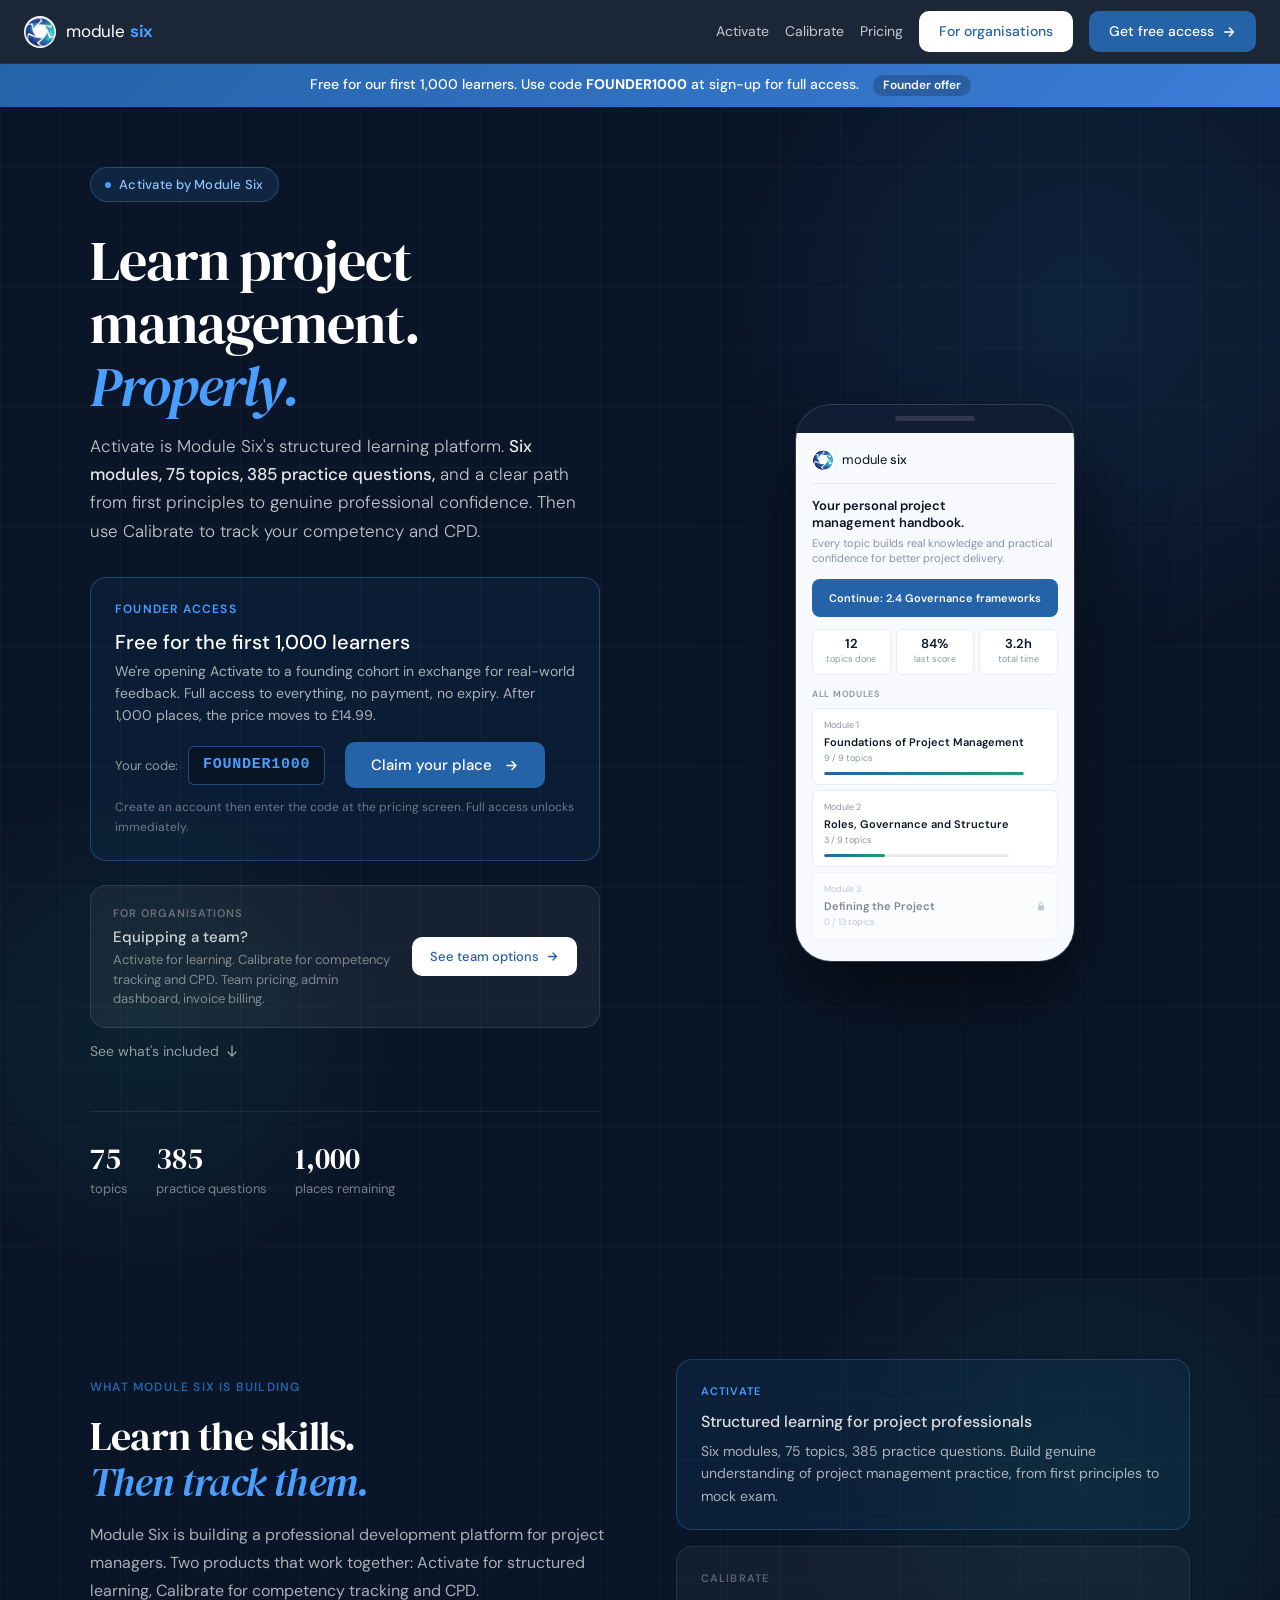
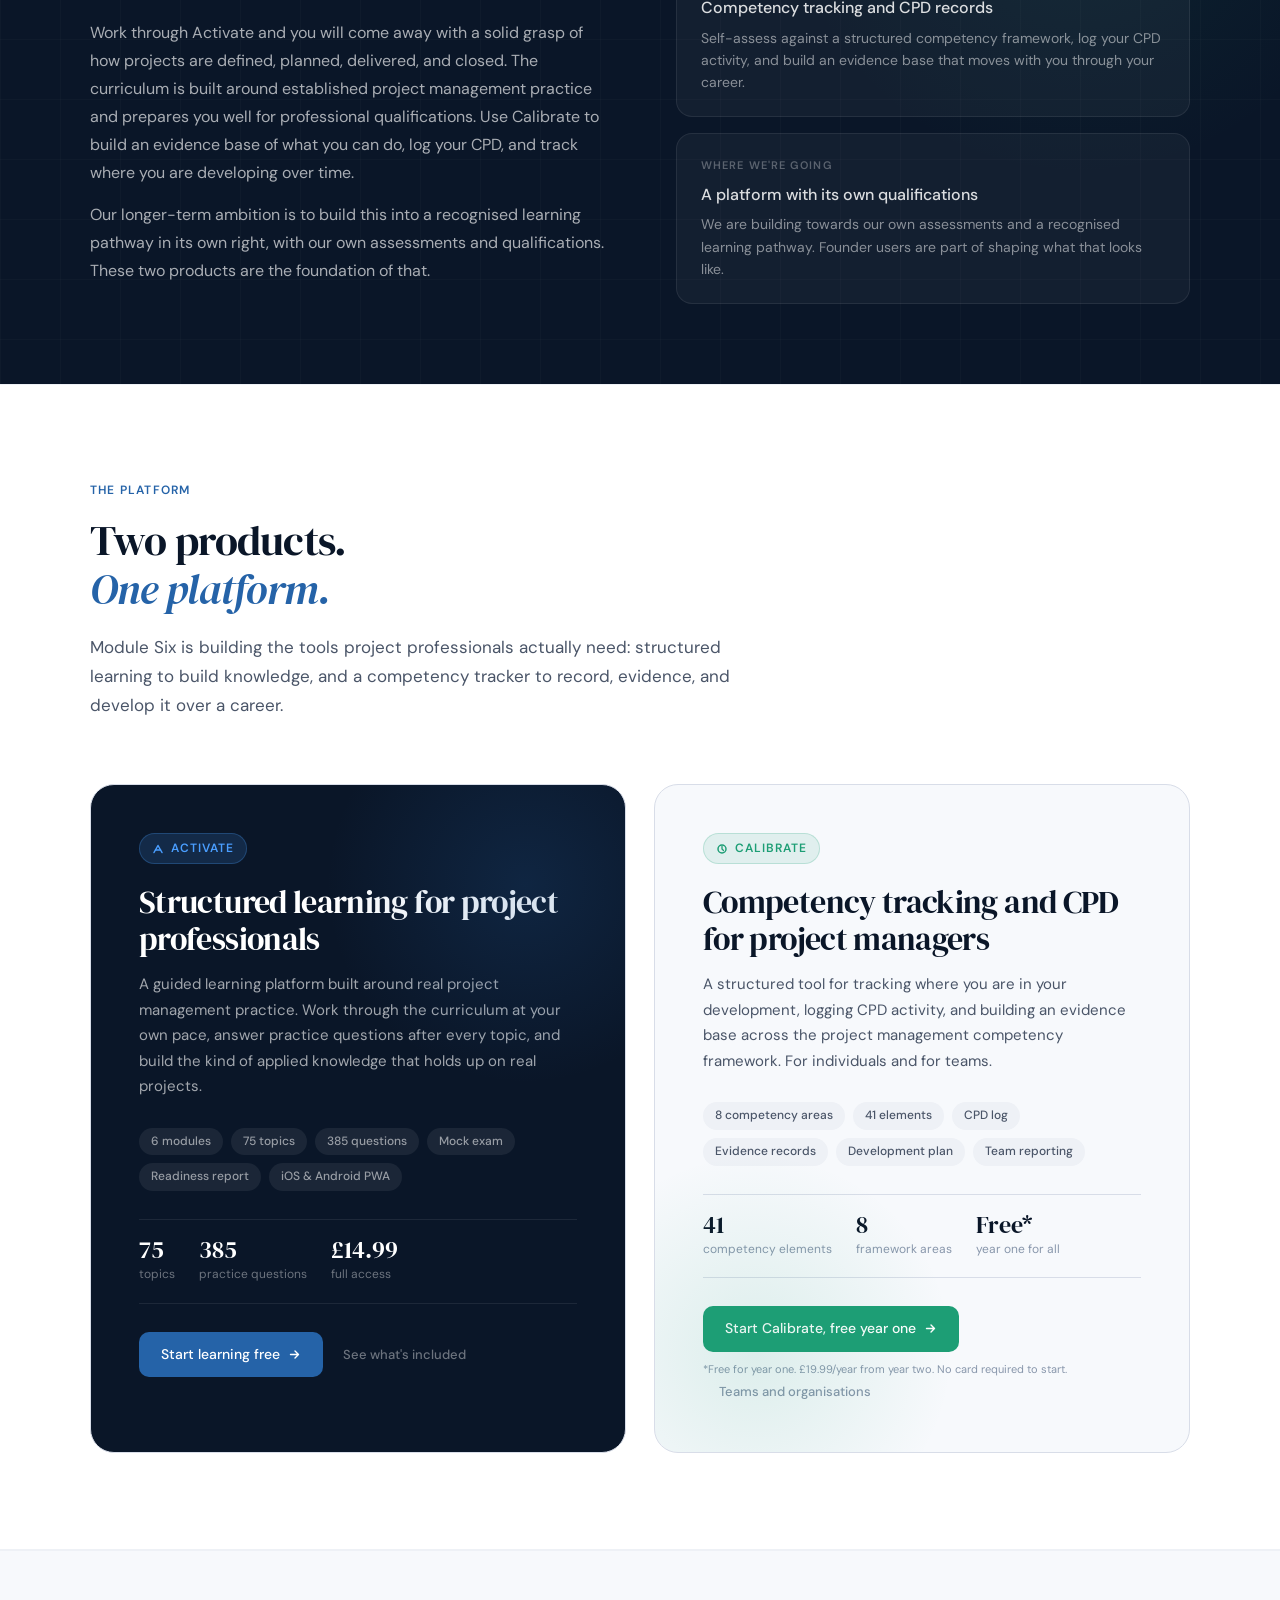
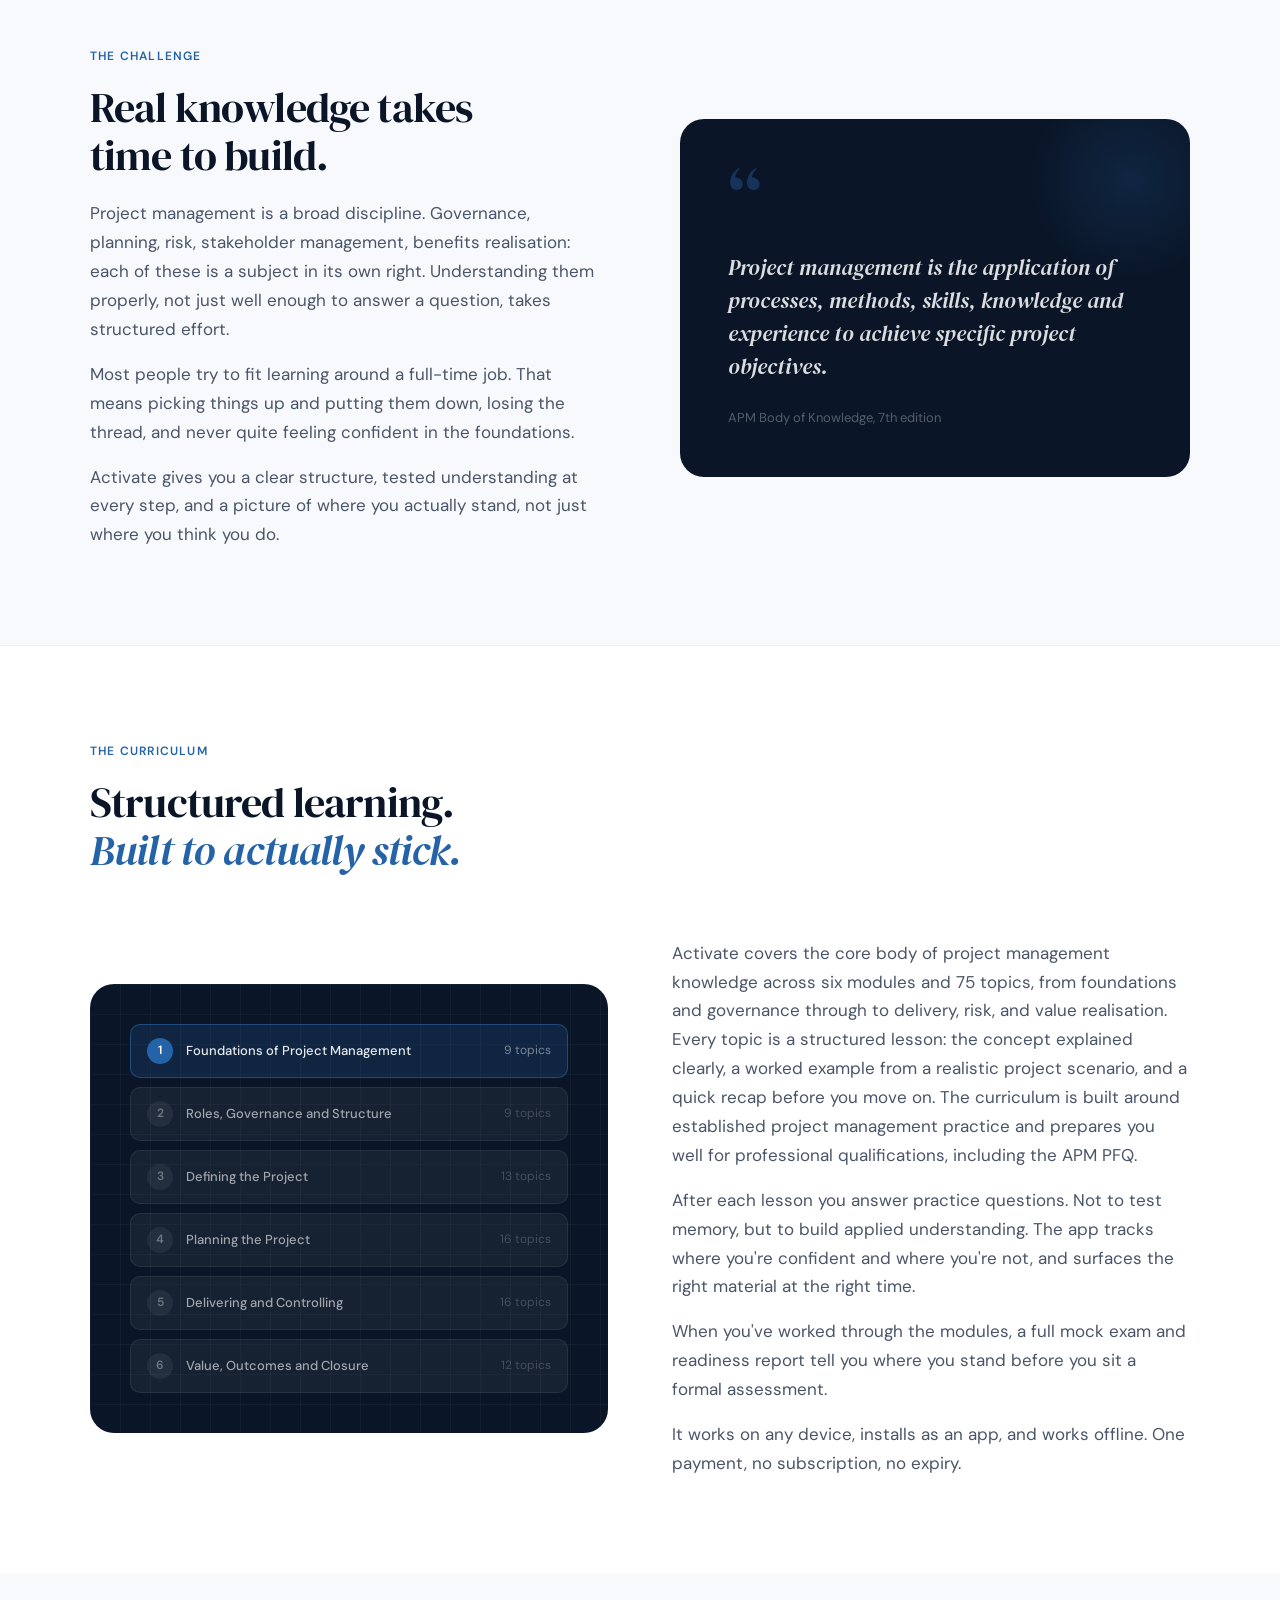
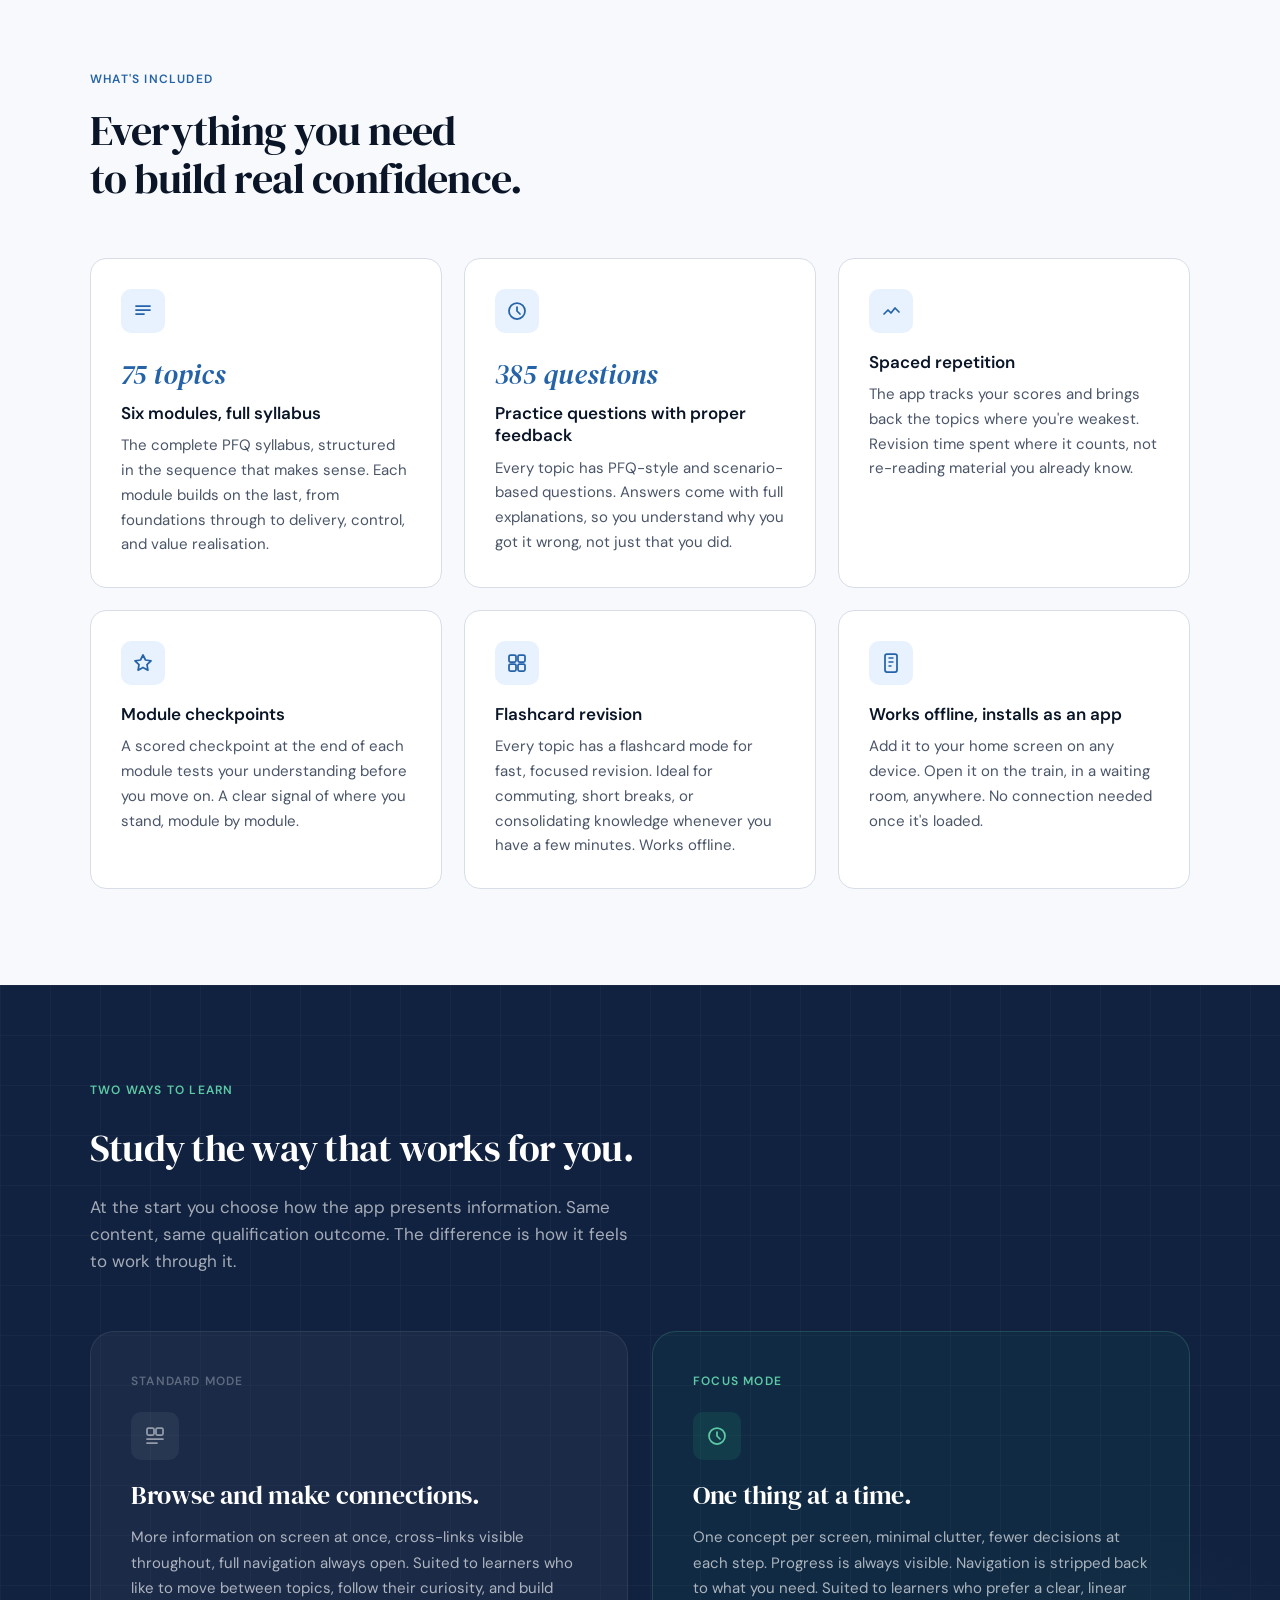
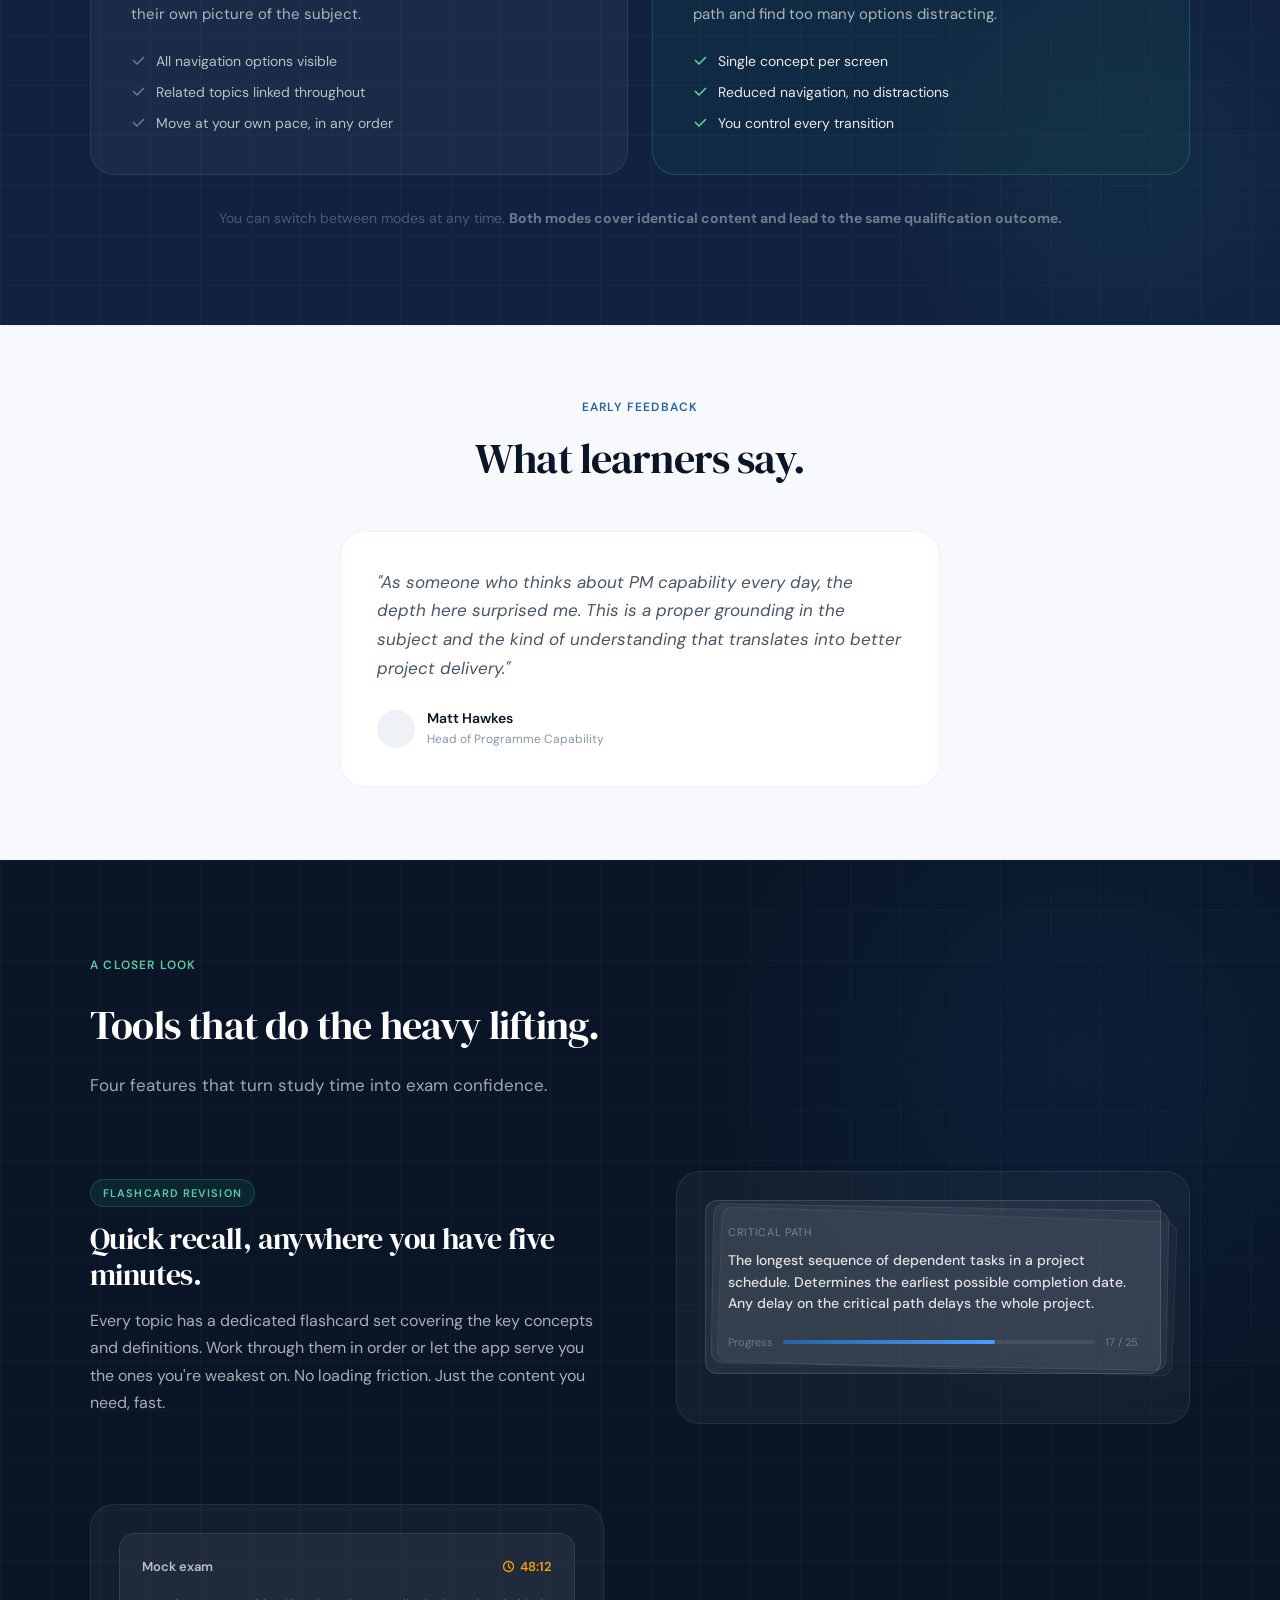
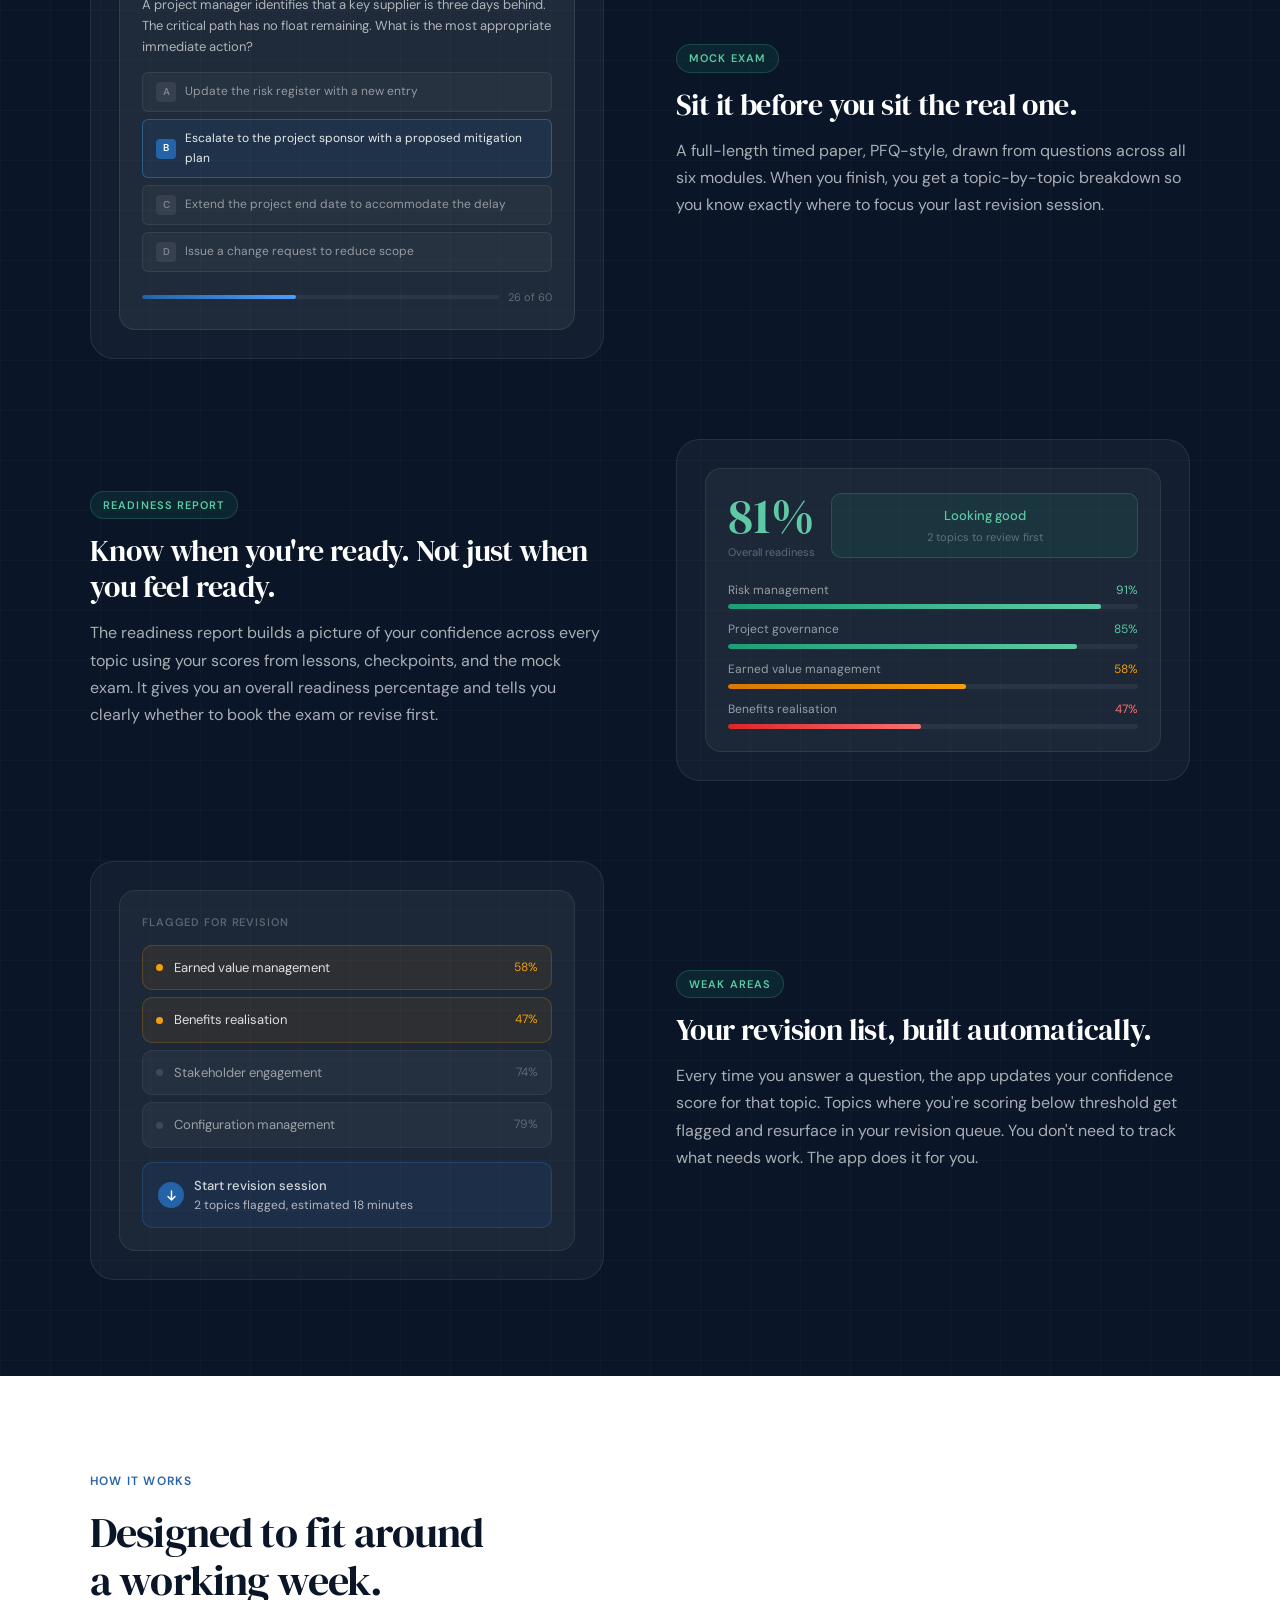
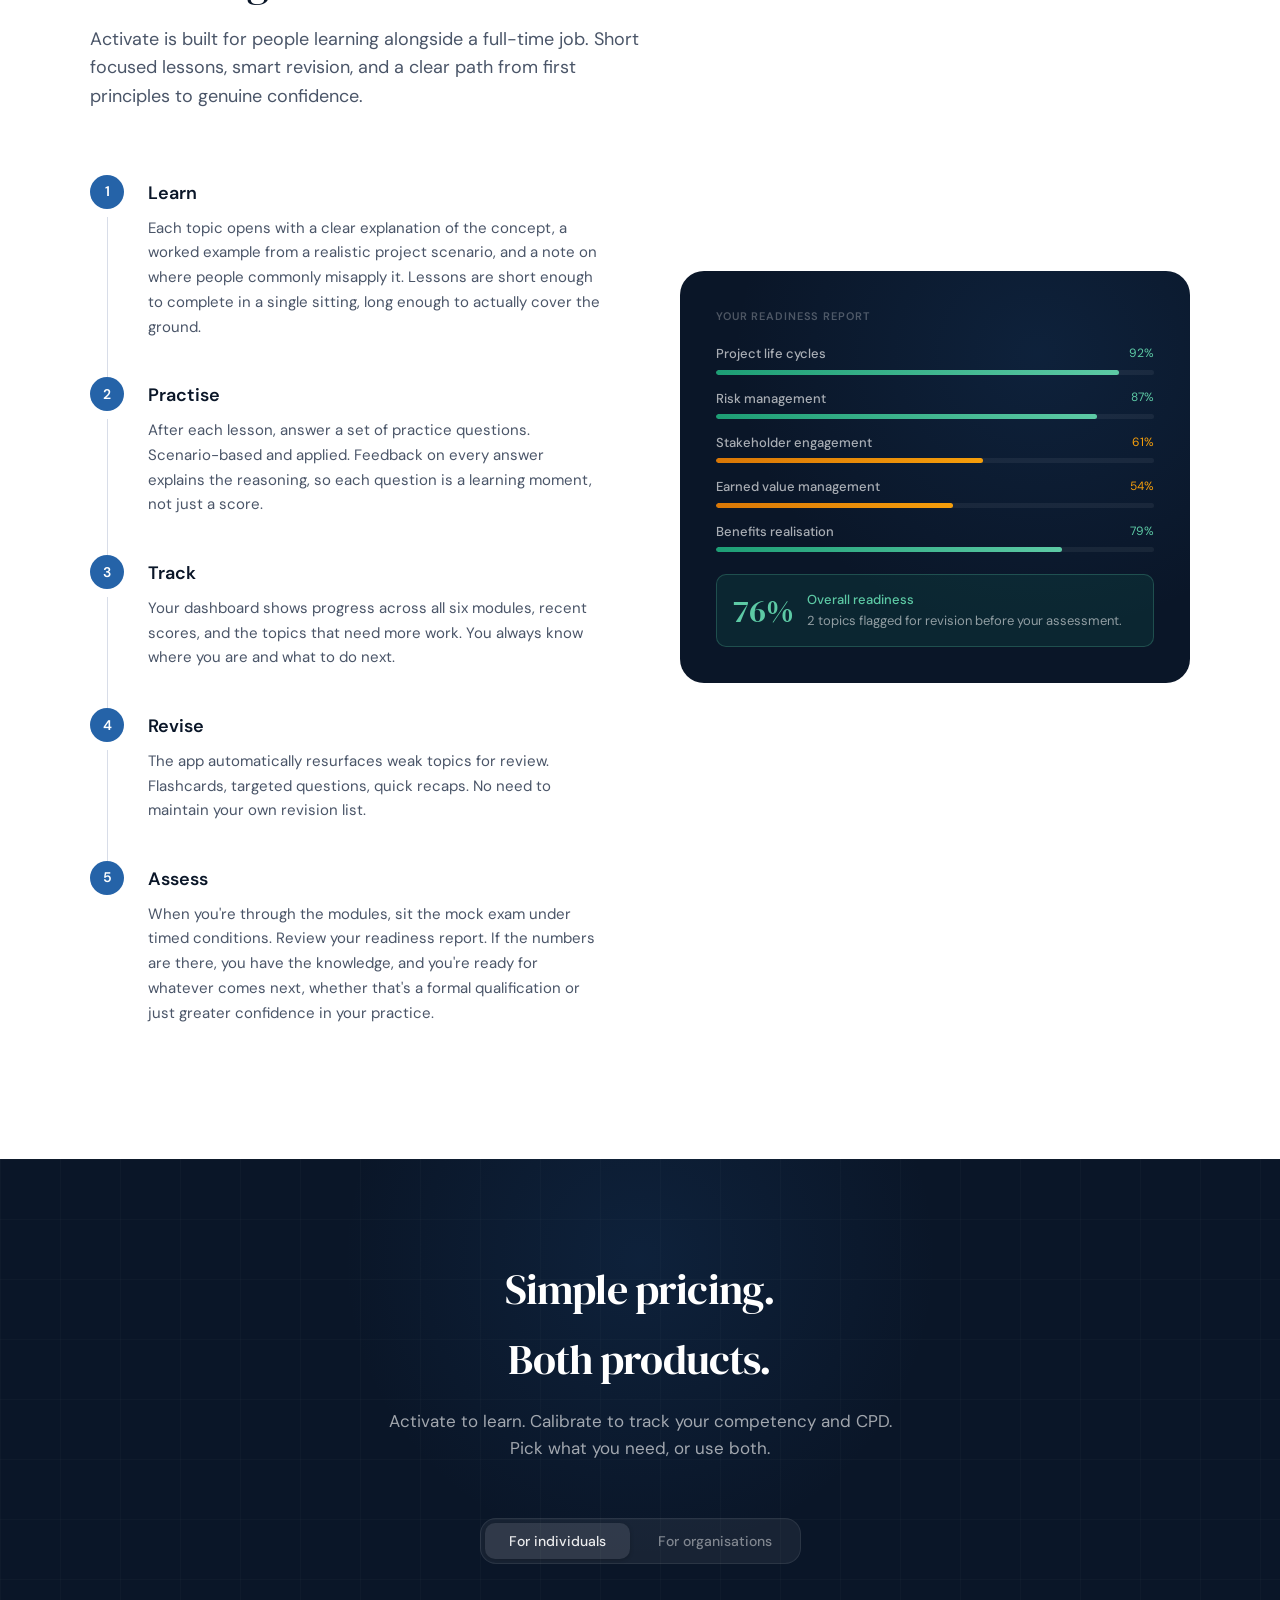
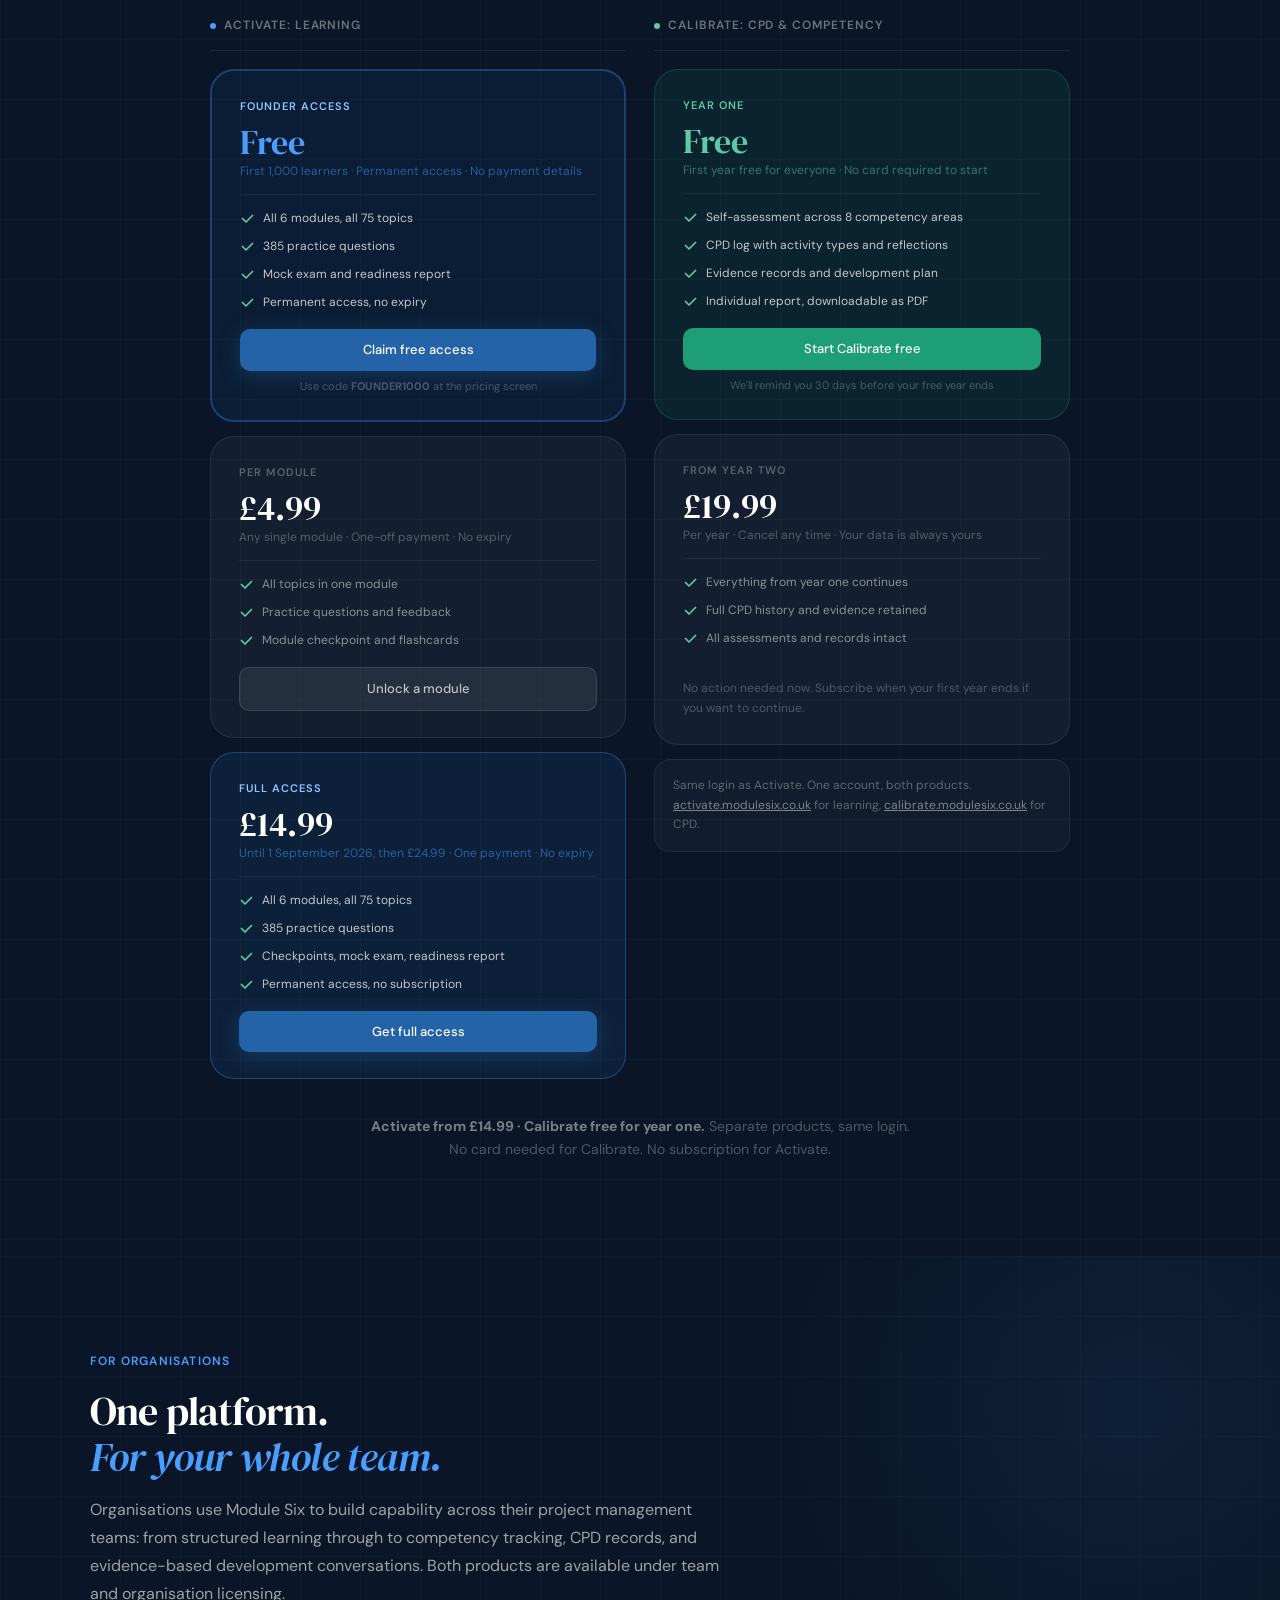
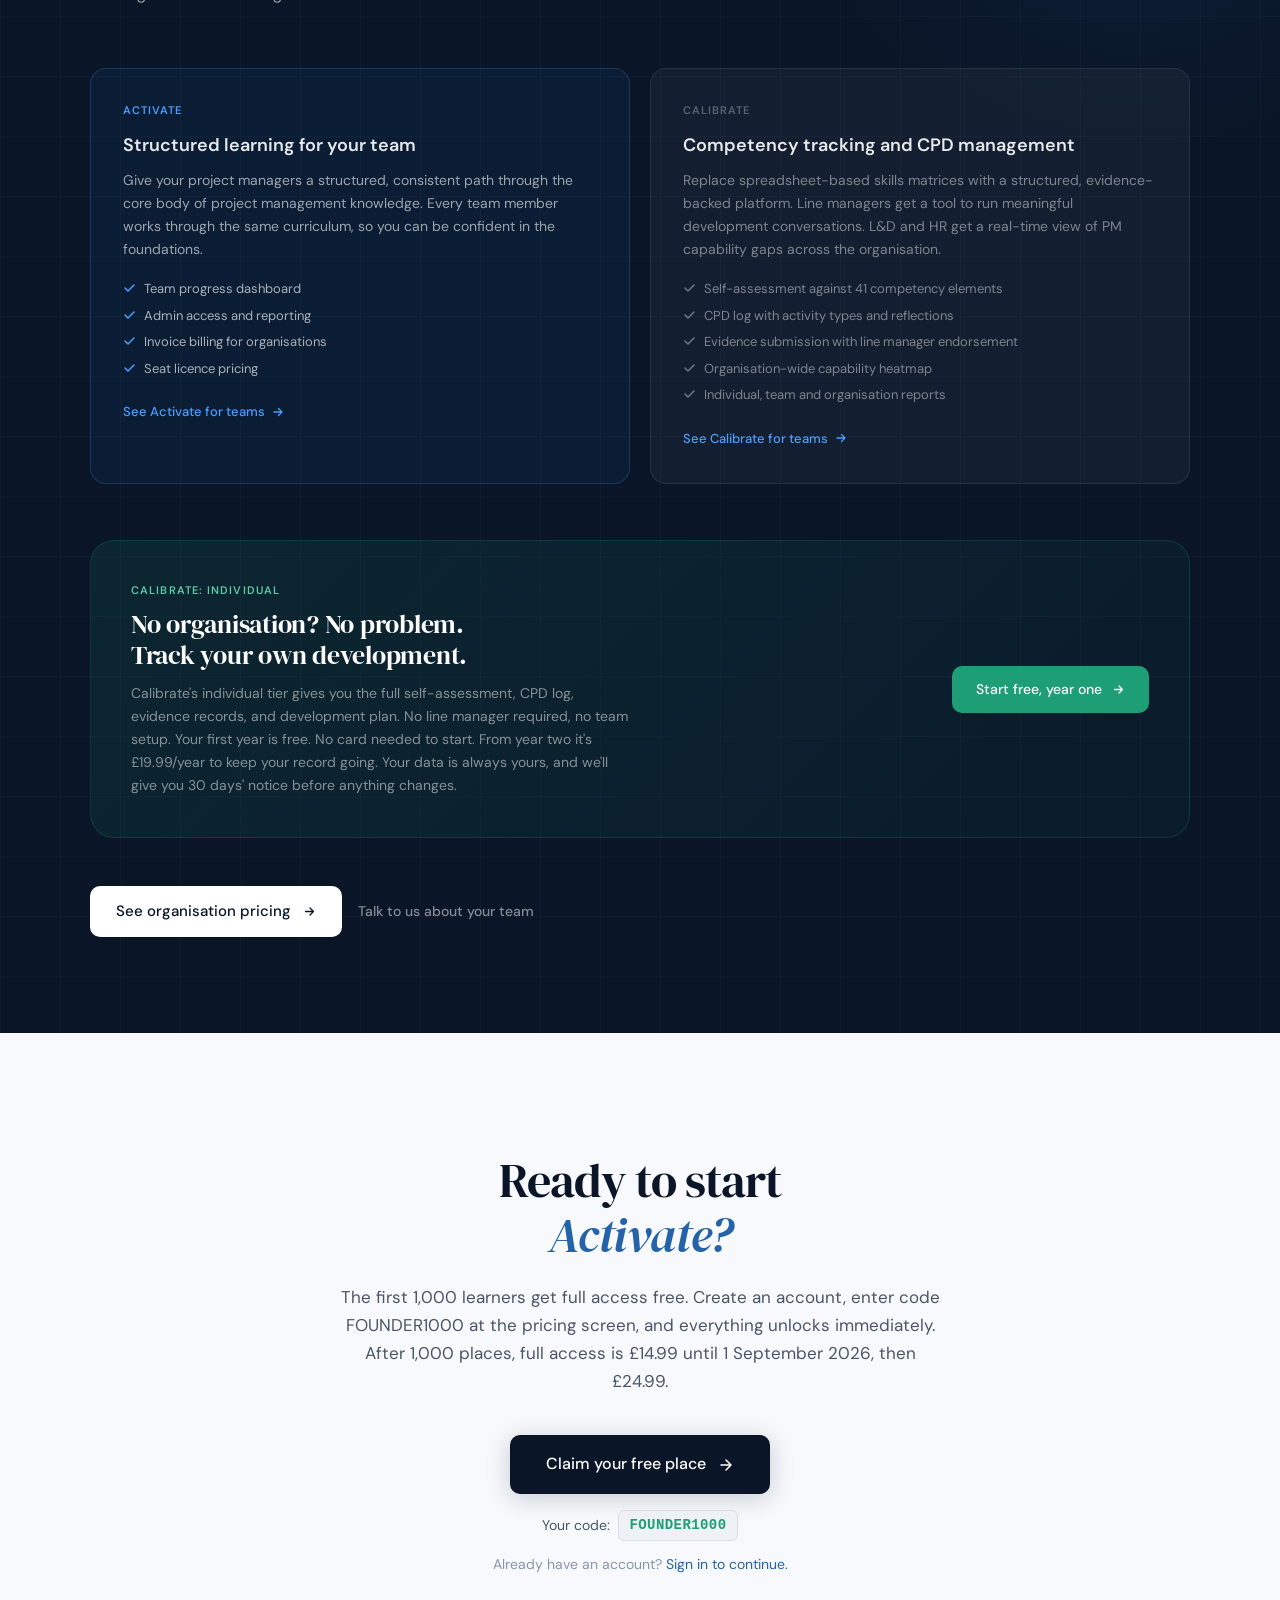
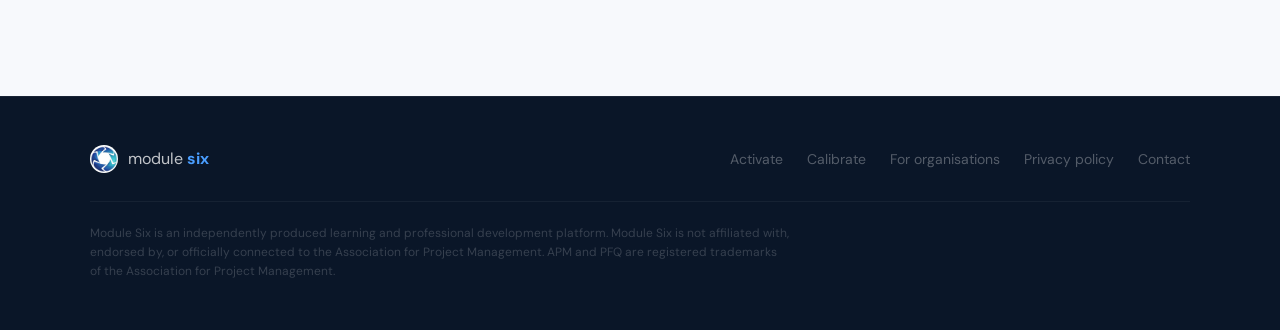
==== commit bd12fc21: "Rename: Groundwork to Activate, update domain to activate.modulesix.co.uk" ====
--- a/index.html
+++ b/index.html
@@ -4,21 +4,21 @@
 <meta charset="UTF-8">
 <meta name="viewport" content="width=device-width, initial-scale=1.0">
 <title>Module Six | Project Management Learning and Development</title>
-<meta name="description" content="Module Six builds project management professionals. Groundwork is our structured learning platform. Calibrate is our competency and CPD tracker. Learn the skills, then track and evidence them.">
+<meta name="description" content="Module Six builds project management professionals. Activate is our structured learning platform. Calibrate is our competency and CPD tracker. Learn the skills, then track and evidence them.">
 <link rel="canonical" href="https://modulesix.co.uk">
 
 <!-- Open Graph -->
 <meta property="og:type" content="website">
 <meta property="og:url" content="https://modulesix.co.uk">
 <meta property="og:title" content="Module Six | Project Management Learning and Development">
-<meta property="og:description" content="Groundwork builds your project management knowledge. Calibrate tracks your competency and CPD. Two products, one platform, built for serious project professionals.">
+<meta property="og:description" content="Activate builds your project management knowledge. Calibrate tracks your competency and CPD. Two products, one platform, built for serious project professionals.">
 <meta property="og:image" content="https://modulesix.co.uk/og-image.png">
 <meta property="og:site_name" content="Module Six">
 
 <!-- Twitter card -->
 <meta name="twitter:card" content="summary_large_image">
 <meta name="twitter:title" content="Module Six | Project Management Learning and Development">
-<meta name="twitter:description" content="Groundwork builds your project management knowledge. Calibrate tracks your competency and CPD. Two products, one platform.
+<meta name="twitter:description" content="Activate builds your project management knowledge. Calibrate tracks your competency and CPD. Two products, one platform.
 <meta name="twitter:image" content="https://modulesix.co.uk/og-image.png">
 
 <!-- Structured data -->
@@ -27,7 +27,7 @@
   "@context": "https://schema.org",
   "@type": "Organization",
   "name": "Module Six",
-  "description": "Module Six builds project management professionals. Groundwork is our structured learning platform. Calibrate is our competency and CPD development tool.",
+  "description": "Module Six builds project management professionals. Activate is our structured learning platform. Calibrate is our competency and CPD development tool.",
   "url": "https://modulesix.co.uk",
   "provider": {
     "@type": "Organization",
@@ -474,7 +474,7 @@
 .platform-intro{max-width:640px;margin-bottom:64px}
 .platform-products{display:grid;grid-template-columns:1fr 1fr;gap:28px;margin-top:0}
 .prod-card{border-radius:var(--r-xl);padding:48px;position:relative;overflow:hidden;border:1px solid var(--grey-200)}
-.prod-card.groundwork{background:var(--navy)}
+.prod-card.activate{background:var(--navy)}
 .prod-card.calibrate{background:var(--off-white)}
 .prod-card-bg{position:absolute;inset:0;pointer-events:none}
 .prod-card-glow-g{position:absolute;width:400px;height:400px;border-radius:50%;background:radial-gradient(circle,rgba(37,99,168,.2) 0%,transparent 70%);top:-100px;right:-100px}
@@ -483,18 +483,18 @@
 .prod-tag.g{background:rgba(74,158,255,.15);color:var(--blue-bright);border:1px solid rgba(74,158,255,.25)}
 .prod-tag.c{background:rgba(29,158,117,.1);color:var(--teal);border:1px solid rgba(29,158,117,.2)}
 .prod-card h3{font-family:var(--font-display);font-size:clamp(24px,3vw,32px);font-weight:400;line-height:1.15;letter-spacing:-.02em;margin-bottom:14px}
-.prod-card.groundwork h3{color:var(--white)}
+.prod-card.activate h3{color:var(--white)}
 .prod-card.calibrate h3{color:var(--text)}
 .prod-card-body{font-size:15px;line-height:1.7;margin-bottom:28px}
-.prod-card.groundwork .prod-card-body{color:rgba(255,255,255,.62)}
+.prod-card.activate .prod-card-body{color:rgba(255,255,255,.62)}
 .prod-card.calibrate .prod-card-body{color:var(--text-2)}
 .prod-card-stats{display:flex;gap:24px;padding:18px 0;border-top:1px solid rgba(255,255,255,.08);border-bottom:1px solid rgba(255,255,255,.08);margin-bottom:28px}
 .prod-card.calibrate .prod-card-stats{border-color:var(--grey-200)}
 .prod-stat-n{font-family:var(--font-display);font-size:24px;line-height:1;margin-bottom:3px}
-.prod-card.groundwork .prod-stat-n{color:var(--white)}
+.prod-card.activate .prod-stat-n{color:var(--white)}
 .prod-card.calibrate .prod-stat-n{color:var(--text)}
 .prod-stat-l{font-size:12px}
-.prod-card.groundwork .prod-stat-l{color:rgba(255,255,255,.4)}
+.prod-card.activate .prod-stat-l{color:rgba(255,255,255,.4)}
 .prod-card.calibrate .prod-stat-l{color:var(--text-3)}
 .prod-card-link{display:inline-flex;align-items:center;gap:8px;font-size:14px;font-weight:500;text-decoration:none;padding:11px 22px;border-radius:var(--r-md);transition:background .2s,transform .15s}
 .prod-card-link.g{background:var(--blue);color:white}
@@ -507,7 +507,7 @@
 .prod-card.calibrate .prod-card-link-ghost:hover{color:var(--text)}
 .prod-pill-row{display:flex;flex-wrap:wrap;gap:8px;margin-bottom:28px}
 .prod-pill{font-size:12px;padding:4px 12px;border-radius:100px;font-weight:500}
-.prod-card.groundwork .prod-pill{background:rgba(255,255,255,.07);color:rgba(255,255,255,.55)}
+.prod-card.activate .prod-pill{background:rgba(255,255,255,.07);color:rgba(255,255,255,.55)}
 .prod-card.calibrate .prod-pill{background:var(--grey-100);color:var(--text-2)}
 
 /* ORGANISATIONS SECTION */
@@ -573,7 +573,7 @@
   .nav-link{display:none}
   .nav-cta-ghost{display:none} /* hide For teams ghost in nav on mobile, it's in the hero */
   .nav-cta{display:none} /* hide Get free access, founder box handles this */
-  #nav-teams-btn{display:none} /* hide For organisations on mobile */
+  #nav-teams-btn{display:none !important} /* hide For organisations on mobile */
 
   /* Hero */
   .hero{padding:28px 18px 48px}
@@ -655,6 +655,9 @@
   .calibrate-ind{padding:28px 22px}
   .ci-heading{font-size:clamp(17px,5vw,22px)}
   .ci-cta{width:100%;justify-content:center}
+  .prod-card-link.c{width:100%;justify-content:center;box-sizing:border-box}
+  .orgs-cta-primary{width:100%;justify-content:center;box-sizing:border-box}
+  #see-team-options-btn{width:100% !important;justify-content:center;box-sizing:border-box;white-space:normal}
 
   /* Pricing tabs */
   .pr-tabs{width:100%;border-radius:var(--r-md)}
@@ -684,7 +687,7 @@
     <span class="nav-logo-text">module <span>six</span></span>
   </a>
   <div class="nav-right">
-    <a href="#" onclick="startLearning(); return false;" class="nav-link">Groundwork</a>
+    <a href="#" onclick="startLearning(); return false;" class="nav-link">Activate</a>
     <a href="https://calibrate.modulesix.co.uk" class="nav-link">Calibrate</a>
     <a href="#pricing" class="nav-link">Pricing</a>
     <a id="nav-teams-btn" href="teams.html" style="display:inline-flex;align-items:center;gap:8px;background:white;color:var(--blue);text-decoration:none;font-size:14px;font-weight:500;padding:9px 20px;border-radius:var(--r-md);transition:background .2s,transform .15s" onmouseover="this.style.background='#f0f6ff'" onmouseout="this.style.background='white'">For organisations</a>
@@ -702,14 +705,14 @@
   <div class="hero-bg"><div class="hb1"></div><div class="hb2"></div><div class="hb-grid"></div></div>
   <div class="hero-inner">
     <div>
-      <div class="hero-badge"><div class="hero-dot"></div>Groundwork by Module Six</div>
+      <div class="hero-badge"><div class="hero-dot"></div>Activate by Module Six</div>
       <h1>Learn project management.<br><em>Properly.</em></h1>
-      <p class="hero-sub">Groundwork is Module Six's structured learning platform. <strong>Six modules, 75 topics, 385 practice questions,</strong> and a clear path from first principles to genuine professional confidence. Then use Calibrate to track your competency and CPD.</p>
+      <p class="hero-sub">Activate is Module Six's structured learning platform. <strong>Six modules, 75 topics, 385 practice questions,</strong> and a clear path from first principles to genuine professional confidence. Then use Calibrate to track your competency and CPD.</p>
 
       <div class="founder-box">
         <div class="founder-box__label">Founder access</div>
         <div class="founder-box__headline">Free for the first 1,000 learners</div>
-        <div class="founder-box__sub">We're opening Groundwork to a founding cohort in exchange for real-world feedback. Full access to everything, no payment, no expiry. After 1,000 places, the price moves to £14.99.</div>
+        <div class="founder-box__sub">We're opening Activate to a founding cohort in exchange for real-world feedback. Full access to everything, no payment, no expiry. After 1,000 places, the price moves to £14.99.</div>
         <div style="display:flex;align-items:center;gap:12px;flex-wrap:wrap;margin-bottom:10px">
           <div class="founder-code" style="margin-bottom:0">
             <span class="founder-code__label">Your code:</span>
@@ -724,9 +727,9 @@
         <div class="teams-callout__text">
           <div class="teams-callout__label">For organisations</div>
           <div class="teams-callout__headline">Equipping a team?</div>
-          <div class="teams-callout__sub">Groundwork for learning. Calibrate for competency tracking and CPD. Team pricing, admin dashboard, invoice billing.</div>
-        </div>
-        <a href="teams.html" style="display:inline-flex;align-items:center;gap:7px;background:white;color:var(--blue);text-decoration:none;font-size:13px;font-weight:500;padding:9px 18px;border-radius:var(--r-md);transition:background .2s;white-space:nowrap;flex-shrink:0" onmouseover="this.style.background='#f0f6ff'" onmouseout="this.style.background='white'">See team options <svg width="13" height="13" viewBox="0 0 13 13" fill="none" style="display:inline;vertical-align:middle"><path d="M2.5 6.5h8m-3.5-3.5 3.5 3.5-3.5 3.5" stroke="currentColor" stroke-width="1.4" stroke-linecap="round" stroke-linejoin="round"/></svg></a>
+          <div class="teams-callout__sub">Activate for learning. Calibrate for competency tracking and CPD. Team pricing, admin dashboard, invoice billing.</div>
+        </div>
+        <a id="see-team-options-btn" href="teams.html" style="display:inline-flex;align-items:center;gap:7px;background:white;color:var(--blue);text-decoration:none;font-size:13px;font-weight:500;padding:9px 18px;border-radius:var(--r-md);transition:background .2s;white-space:nowrap;flex-shrink:0" onmouseover="this.style.background='#f0f6ff'" onmouseout="this.style.background='white'">See team options <svg width="13" height="13" viewBox="0 0 13 13" fill="none" style="display:inline;vertical-align:middle"><path d="M2.5 6.5h8m-3.5-3.5 3.5 3.5-3.5 3.5" stroke="currentColor" stroke-width="1.4" stroke-linecap="round" stroke-linejoin="round"/></svg></a>
       </div>
 
       <div class="hero-actions-secondary">
@@ -771,15 +774,15 @@
         <div class="s-label" style="color:var(--blue)">What Module Six is building</div>
         <h2 class="pos-heading">Learn the skills.<br><em>Then track them.</em></h2>
         <div class="pos-body">
-          <p>Module Six is building a professional development platform for project managers. Two products that work together: Groundwork for structured learning, Calibrate for competency tracking and CPD.</p>
-          <p>Work through Groundwork and you will come away with a solid grasp of how projects are defined, planned, delivered, and closed. The curriculum is built around established project management practice and prepares you well for professional qualifications. Use Calibrate to build an evidence base of what you can do, log your CPD, and track where you are developing over time.</p>
+          <p>Module Six is building a professional development platform for project managers. Two products that work together: Activate for structured learning, Calibrate for competency tracking and CPD.</p>
+          <p>Work through Activate and you will come away with a solid grasp of how projects are defined, planned, delivered, and closed. The curriculum is built around established project management practice and prepares you well for professional qualifications. Use Calibrate to build an evidence base of what you can do, log your CPD, and track where you are developing over time.</p>
           <p>Our longer-term ambition is to build this into a recognised learning pathway in its own right, with our own assessments and qualifications. These two products are the foundation of that.</p>
         </div>
       </div>
       <div class="fade-up d2">
         <div class="pos-pillars">
           <div class="pos-pillar accent">
-            <div class="pos-pillar__label">Groundwork</div>
+            <div class="pos-pillar__label">Activate</div>
             <div class="pos-pillar__title">Structured learning for project professionals</div>
             <div class="pos-pillar__body">Six modules, 75 topics, 385 practice questions. Build genuine understanding of project management practice, from first principles to mock exam.</div>
           </div>
@@ -809,12 +812,12 @@
     </div>
     <div class="platform-products">
 
-      <!-- Groundwork card -->
-      <div class="prod-card groundwork fade-up">
+      <!-- Activate card -->
+      <div class="prod-card activate fade-up">
         <div class="prod-card-bg"><div class="prod-card-glow-g"></div></div>
         <div class="prod-tag g">
           <svg width="12" height="12" viewBox="0 0 12 12" fill="none"><path d="M2 9.5L6 2.5L10 9.5" stroke="currentColor" stroke-width="1.5" stroke-linecap="round" stroke-linejoin="round"/><path d="M3.5 7h5" stroke="currentColor" stroke-width="1.5" stroke-linecap="round"/></svg>
-          Groundwork
+          Activate
         </div>
         <h3>Structured learning for project professionals</h3>
         <p class="prod-card-body">A guided learning platform built around real project management practice. Work through the curriculum at your own pace, answer practice questions after every topic, and build the kind of applied knowledge that holds up on real projects.</p>
@@ -876,7 +879,7 @@
         <div class="s-body">
           <p>Project management is a broad discipline. Governance, planning, risk, stakeholder management, benefits realisation: each of these is a subject in its own right. Understanding them properly, not just well enough to answer a question, takes structured effort.</p>
           <p>Most people try to fit learning around a full-time job. That means picking things up and putting them down, losing the thread, and never quite feeling confident in the foundations.</p>
-          <p>Groundwork gives you a clear structure, tested understanding at every step, and a picture of where you actually stand, not just where you think you do.</p>
+          <p>Activate gives you a clear structure, tested understanding at every step, and a picture of where you actually stand, not just where you think you do.</p>
         </div>
       </div>
       <div class="fade-up d2">
@@ -913,7 +916,7 @@
       </div>
       <div class="fade-up d2">
         <div class="s-body">
-          <p>Groundwork covers the core body of project management knowledge across six modules and 75 topics, from foundations and governance through to delivery, risk, and value realisation. Every topic is a structured lesson: the concept explained clearly, a worked example from a realistic project scenario, and a quick recap before you move on. The curriculum is built around established project management practice and prepares you well for professional qualifications, including the APM PFQ.</p>
+          <p>Activate covers the core body of project management knowledge across six modules and 75 topics, from foundations and governance through to delivery, risk, and value realisation. Every topic is a structured lesson: the concept explained clearly, a worked example from a realistic project scenario, and a quick recap before you move on. The curriculum is built around established project management practice and prepares you well for professional qualifications, including the APM PFQ.</p>
           <p>After each lesson you answer practice questions. Not to test memory, but to build applied understanding. The app tracks where you're confident and where you're not, and surfaces the right material at the right time.</p>
           <p>When you've worked through the modules, a full mock exam and readiness report tell you where you stand before you sit a formal assessment.</p>
           <p>It works on any device, installs as an app, and works offline. One payment, no subscription, no expiry.</p>
@@ -1098,7 +1101,7 @@
       <div class="s-label">How it works</div>
       <h2 class="s-heading">Designed to fit around<br>a working week.</h2>
     </div>
-    <p class="steps-intro fade-up">Groundwork is built for people learning alongside a full-time job. Short focused lessons, smart revision, and a clear path from first principles to genuine confidence.</p>
+    <p class="steps-intro fade-up">Activate is built for people learning alongside a full-time job. Short focused lessons, smart revision, and a clear path from first principles to genuine confidence.</p>
     <div class="steps-layout">
       <div class="steps-list">
         <div class="step-item fade-up"><div class="step-n">1</div><div class="step-c"><h3>Learn</h3><p>Each topic opens with a clear explanation of the concept, a worked example from a realistic project scenario, and a note on where people commonly misapply it. Lessons are short enough to complete in a single sitting, long enough to actually cover the ground.</p></div></div>
@@ -1128,7 +1131,7 @@
   <div class="pr-bg"></div><div class="pr-glow"></div>
   <div class="si" style="position:relative;z-index:1">
     <h2 class="pr-heading fade-up">Simple pricing.<br>Both products.</h2>
-    <p class="pr-sub fade-up">Groundwork to learn. Calibrate to track your competency and CPD. Pick what you need, or use both.</p>
+    <p class="pr-sub fade-up">Activate to learn. Calibrate to track your competency and CPD. Pick what you need, or use both.</p>
 
     <div class="pr-tabs fade-up">
       <button class="pr-tab active" onclick="showPricing('individual',this)">For individuals</button>
@@ -1139,11 +1142,11 @@
     <div class="pr-panel active" id="pr-individual">
       <div class="pr-individual">
 
-        <!-- Groundwork column -->
+        <!-- Activate column -->
         <div class="pr-product-block">
           <div class="pr-product-heading">
             <div class="pr-product-heading-dot blue"></div>
-            <span class="pr-product-heading-text">Groundwork: learning</span>
+            <span class="pr-product-heading-text">Activate: learning</span>
           </div>
 
           <div class="pr-card-sm founder-sm fade-up">
@@ -1225,12 +1228,12 @@
           </div>
 
           <div style="background:rgba(255,255,255,.03);border:1px solid rgba(255,255,255,.06);border-radius:var(--r-lg);padding:16px 18px">
-            <p style="font-size:12px;color:rgba(255,255,255,.32);line-height:1.65">Same login as Groundwork. One account, both products. <a href="https://app.modulesix.co.uk" style="color:rgba(255,255,255,.45);text-decoration:underline">app.modulesix.co.uk</a> for learning, <a href="https://calibrate.modulesix.co.uk" style="color:rgba(255,255,255,.45);text-decoration:underline">calibrate.modulesix.co.uk</a> for CPD.</p>
-          </div>
-        </div>
-
-      </div>
-      <p class="pr-context fade-up"><strong>Groundwork from £14.99 · Calibrate free for year one.</strong> Separate products, same login. No card needed for Calibrate. No subscription for Groundwork.</p>
+            <p style="font-size:12px;color:rgba(255,255,255,.32);line-height:1.65">Same login as Activate. One account, both products. <a href="https://activate.modulesix.co.uk" style="color:rgba(255,255,255,.45);text-decoration:underline">activate.modulesix.co.uk</a> for learning, <a href="https://calibrate.modulesix.co.uk" style="color:rgba(255,255,255,.45);text-decoration:underline">calibrate.modulesix.co.uk</a> for CPD.</p>
+          </div>
+        </div>
+
+      </div>
+      <p class="pr-context fade-up"><strong>Activate from £14.99 · Calibrate free for year one.</strong> Separate products, same login. No card needed for Calibrate. No subscription for Activate.</p>
     </div>
 
     <!-- ORGANISATIONS -->
@@ -1240,13 +1243,13 @@
           <div class="pr-org-label">Organisation seats</div>
           <div class="pr-org-amount">Custom</div>
           <div class="pr-org-period">Per seat · Per year · Invoice billing available</div>
-          <p class="pr-org-body">One seat covers both Groundwork and Calibrate for each team member. Your people learn through Groundwork and track their competency and CPD through Calibrate. Line managers get visibility, L&amp;D gets data. Pricing is per seat per year. Talk to us about your team size.</p>
+          <p class="pr-org-body">One seat covers both Activate and Calibrate for each team member. Your people learn through Activate and track their competency and CPD through Calibrate. Line managers get visibility, L&amp;D gets data. Pricing is per seat per year. Talk to us about your team size.</p>
           <a href="mailto:hello@modulesix.co.uk" class="pr-org-cta">Talk to us about your team <svg width="13" height="13" viewBox="0 0 13 13" fill="none" style="display:inline;vertical-align:middle;margin-left:2px"><path d="M2.5 6.5h8m-3.5-3.5 3.5 3.5-3.5 3.5" stroke="currentColor" stroke-width="1.4" stroke-linecap="round" stroke-linejoin="round"/></svg></a>
         </div>
         <div>
           <div class="pr-org-includes">Included per seat</div>
           <ul class="pr-org-feats">
-            <li><svg width="14" height="14" viewBox="0 0 14 14" fill="none"><path d="M2 7.5l3 3 7-7" stroke="#5dcaa5" stroke-width="1.6" stroke-linecap="round" stroke-linejoin="round"/></svg>Groundwork: full access, all 6 modules</li>
+            <li><svg width="14" height="14" viewBox="0 0 14 14" fill="none"><path d="M2 7.5l3 3 7-7" stroke="#5dcaa5" stroke-width="1.6" stroke-linecap="round" stroke-linejoin="round"/></svg>Activate: full access, all 6 modules</li>
             <li><svg width="14" height="14" viewBox="0 0 14 14" fill="none"><path d="M2 7.5l3 3 7-7" stroke="#5dcaa5" stroke-width="1.6" stroke-linecap="round" stroke-linejoin="round"/></svg>Calibrate: competency self-assessment</li>
             <li><svg width="14" height="14" viewBox="0 0 14 14" fill="none"><path d="M2 7.5l3 3 7-7" stroke="#5dcaa5" stroke-width="1.6" stroke-linecap="round" stroke-linejoin="round"/></svg>CPD log, evidence records, development plan</li>
             <li><svg width="14" height="14" viewBox="0 0 14 14" fill="none"><path d="M2 7.5l3 3 7-7" stroke="#5dcaa5" stroke-width="1.6" stroke-linecap="round" stroke-linejoin="round"/></svg>Line manager review and endorsement</li>
@@ -1272,7 +1275,7 @@
     </div>
     <div class="orgs-products">
       <div class="orgs-prod accent">
-        <div class="orgs-prod-tag">Groundwork</div>
+        <div class="orgs-prod-tag">Activate</div>
         <div class="orgs-prod-name">Structured learning for your team</div>
         <div class="orgs-prod-body">Give your project managers a structured, consistent path through the core body of project management knowledge. Every team member works through the same curriculum, so you can be confident in the foundations.</div>
         <ul class="orgs-prod-feats">
@@ -1281,7 +1284,7 @@
           <li><svg width="13" height="13" viewBox="0 0 13 13" fill="none"><path d="M2 7l3 3 6-6" stroke="#4a9eff" stroke-width="1.5" stroke-linecap="round" stroke-linejoin="round"/></svg>Invoice billing for organisations</li>
           <li><svg width="13" height="13" viewBox="0 0 13 13" fill="none"><path d="M2 7l3 3 6-6" stroke="#4a9eff" stroke-width="1.5" stroke-linecap="round" stroke-linejoin="round"/></svg>Seat licence pricing</li>
         </ul>
-        <a href="teams.html" class="orgs-prod-link">See Groundwork for teams <svg width="12" height="12" viewBox="0 0 12 12" fill="none" style="display:inline;vertical-align:middle"><path d="M2 6h8m-3.5-3.5 3.5 3.5-3.5 3.5" stroke="currentColor" stroke-width="1.3" stroke-linecap="round" stroke-linejoin="round"/></svg></a>
+        <a href="teams.html" class="orgs-prod-link">See Activate for teams <svg width="12" height="12" viewBox="0 0 12 12" fill="none" style="display:inline;vertical-align:middle"><path d="M2 6h8m-3.5-3.5 3.5 3.5-3.5 3.5" stroke="currentColor" stroke-width="1.3" stroke-linecap="round" stroke-linejoin="round"/></svg></a>
       </div>
       <div class="orgs-prod">
         <div class="orgs-prod-tag">Calibrate</div>
@@ -1318,7 +1321,7 @@
 <!-- FINAL CTA -->
 <section class="s-cta">
   <div class="cta-inner">
-    <h2 class="cta-heading fade-up">Ready to start<br><em>Groundwork?</em></h2>
+    <h2 class="cta-heading fade-up">Ready to start<br><em>Activate?</em></h2>
     <p class="cta-body fade-up">The first 1,000 learners get full access free. Create an account, enter code FOUNDER1000 at the pricing screen, and everything unlocks immediately. After 1,000 places, full access is £14.99 until 1 September 2026, then £24.99.</p>
     <div class="cta-actions fade-up">
       <a href="#" onclick="startLearning(); return false;" class="btn-cta">Claim your free place <svg width="16" height="16" viewBox="0 0 16 16" fill="none" style="display:inline;vertical-align:middle;margin-left:2px"><path d="M3 8h10m-5-5 5 5-5 5" stroke="currentColor" stroke-width="1.5" stroke-linecap="round" stroke-linejoin="round"/></svg></a>
@@ -1337,7 +1340,7 @@
         <span class="footer-logo-text">module <span>six</span></span>
       </a>
       <ul class="footer-links">
-        <li><a href="#" onclick="startLearning(); return false;">Groundwork</a></li>
+        <li><a href="#" onclick="startLearning(); return false;">Activate</a></li>
         <li><a href="https://calibrate.modulesix.co.uk">Calibrate</a></li>
         <li><a href="teams.html">For organisations</a></li>
         <li><a href="/privacy">Privacy policy</a></li>
@@ -1360,16 +1363,16 @@
   return /iPhone|iPad|iPod|Android/i.test(navigator.userAgent) || window.innerWidth < 768;
 }
 function startLearning() {
-  window.location.href = isMobile() ? 'https://m.modulesix.co.uk/?screen=signup' : 'https://app.modulesix.co.uk/signup.html';
+  window.location.href = isMobile() ? 'https://m.modulesix.co.uk/?screen=signup' : 'https://activate.modulesix.co.uk/signup.html';
 }
 function goToUnlockModule() {
-  window.location.href = isMobile() ? 'https://m.modulesix.co.uk/?screen=pricing' : 'https://app.modulesix.co.uk/pricing.html';
+  window.location.href = isMobile() ? 'https://m.modulesix.co.uk/?screen=pricing' : 'https://activate.modulesix.co.uk/pricing.html';
 }
 function goToGetFullAccess() {
-  window.location.href = isMobile() ? 'https://m.modulesix.co.uk/?screen=signup' : 'https://app.modulesix.co.uk/signup.html';
+  window.location.href = isMobile() ? 'https://m.modulesix.co.uk/?screen=signup' : 'https://activate.modulesix.co.uk/signup.html';
 }
 function goToSignIn() {
-  window.location.href = isMobile() ? 'https://m.modulesix.co.uk/?screen=signin' : 'https://app.modulesix.co.uk/signin.html';
+  window.location.href = isMobile() ? 'https://m.modulesix.co.uk/?screen=signin' : 'https://activate.modulesix.co.uk/signin.html';
 }
 function showPricing(tab, btn) {
   document.querySelectorAll('.pr-tab').forEach(t => t.classList.remove('active'));
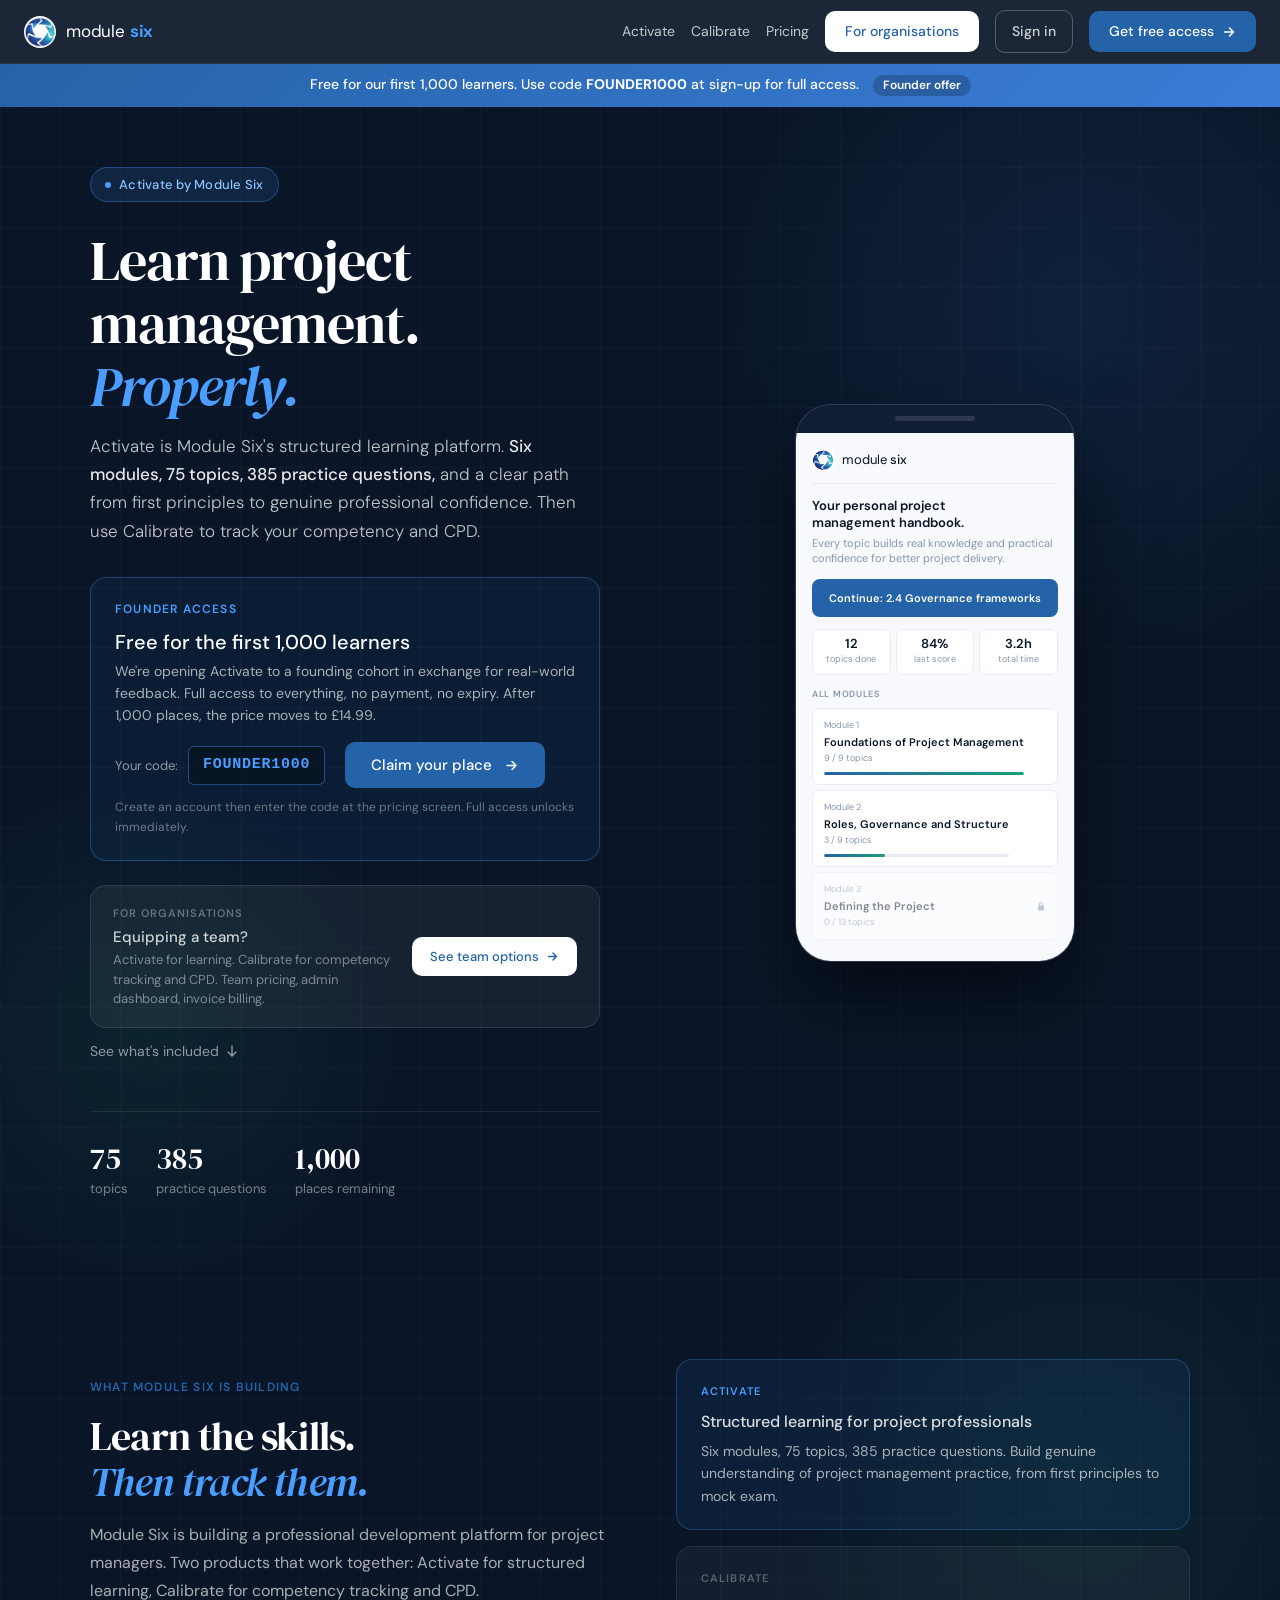
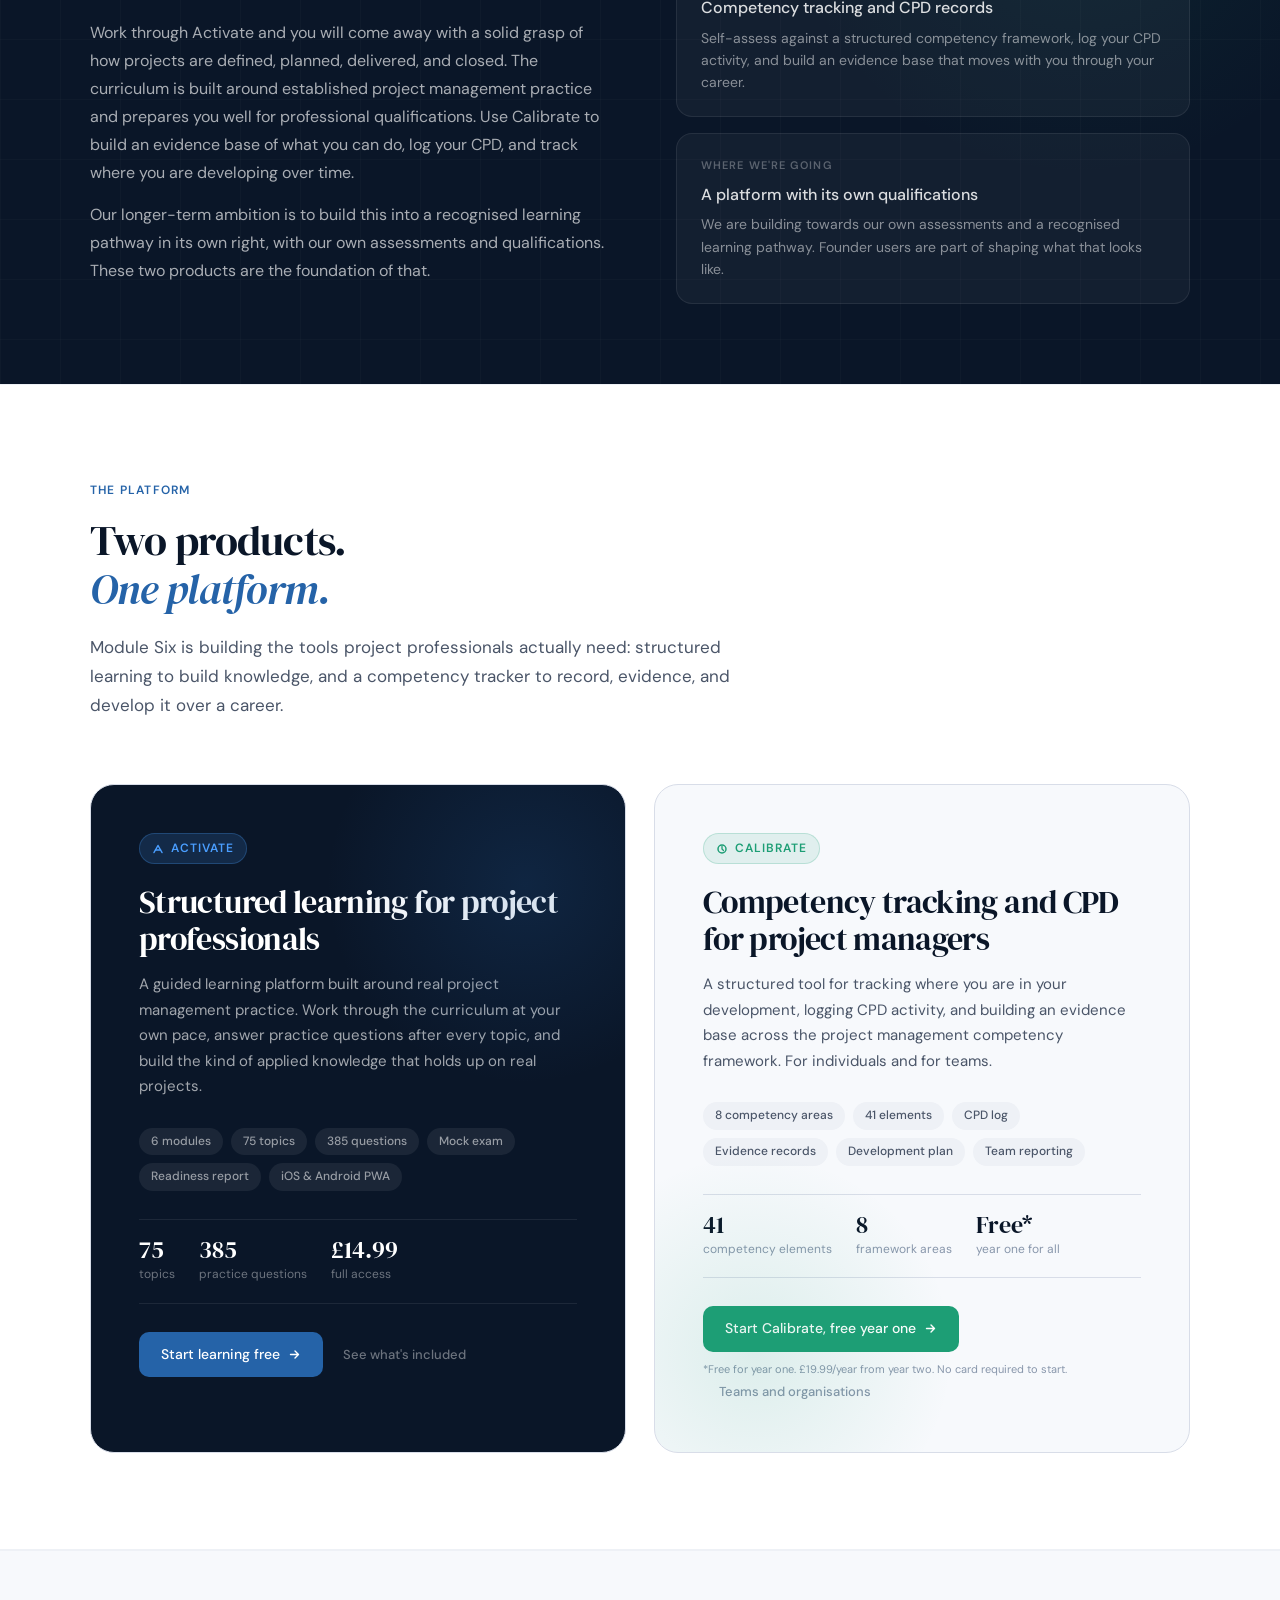
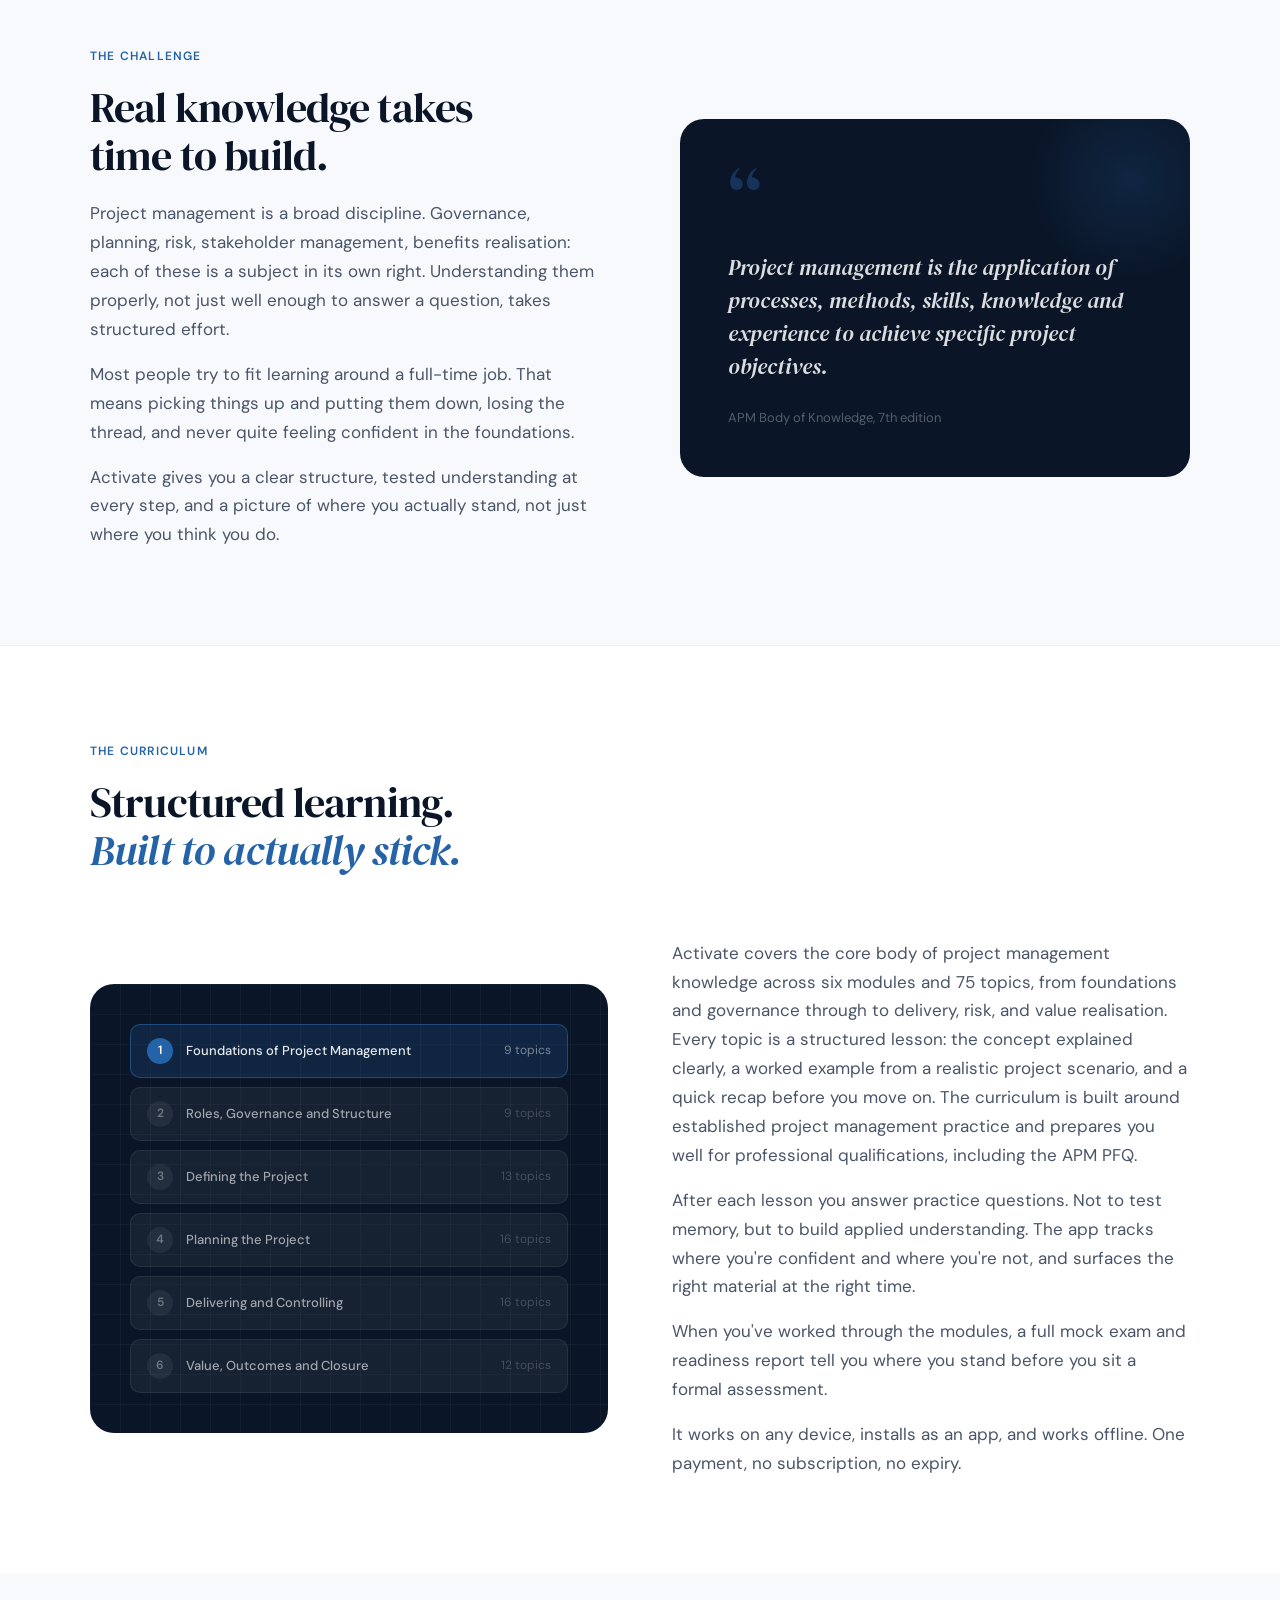
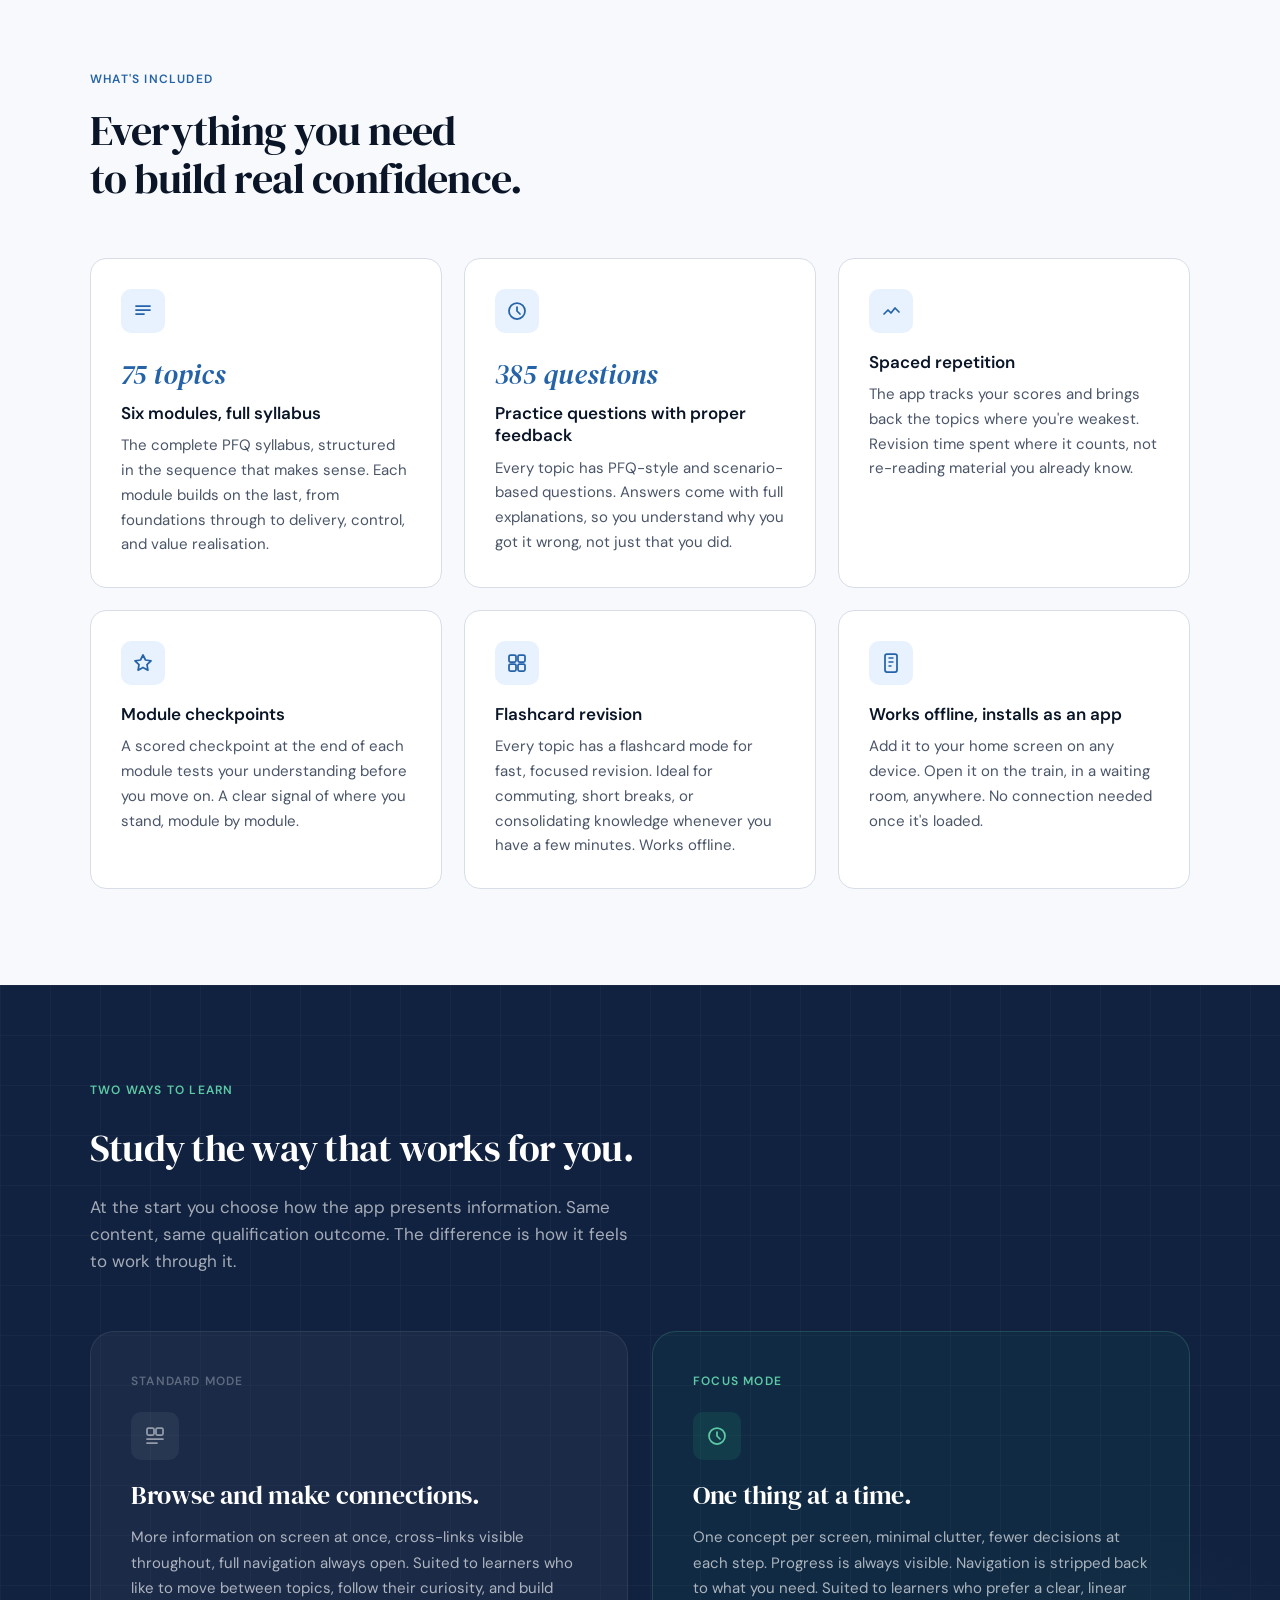
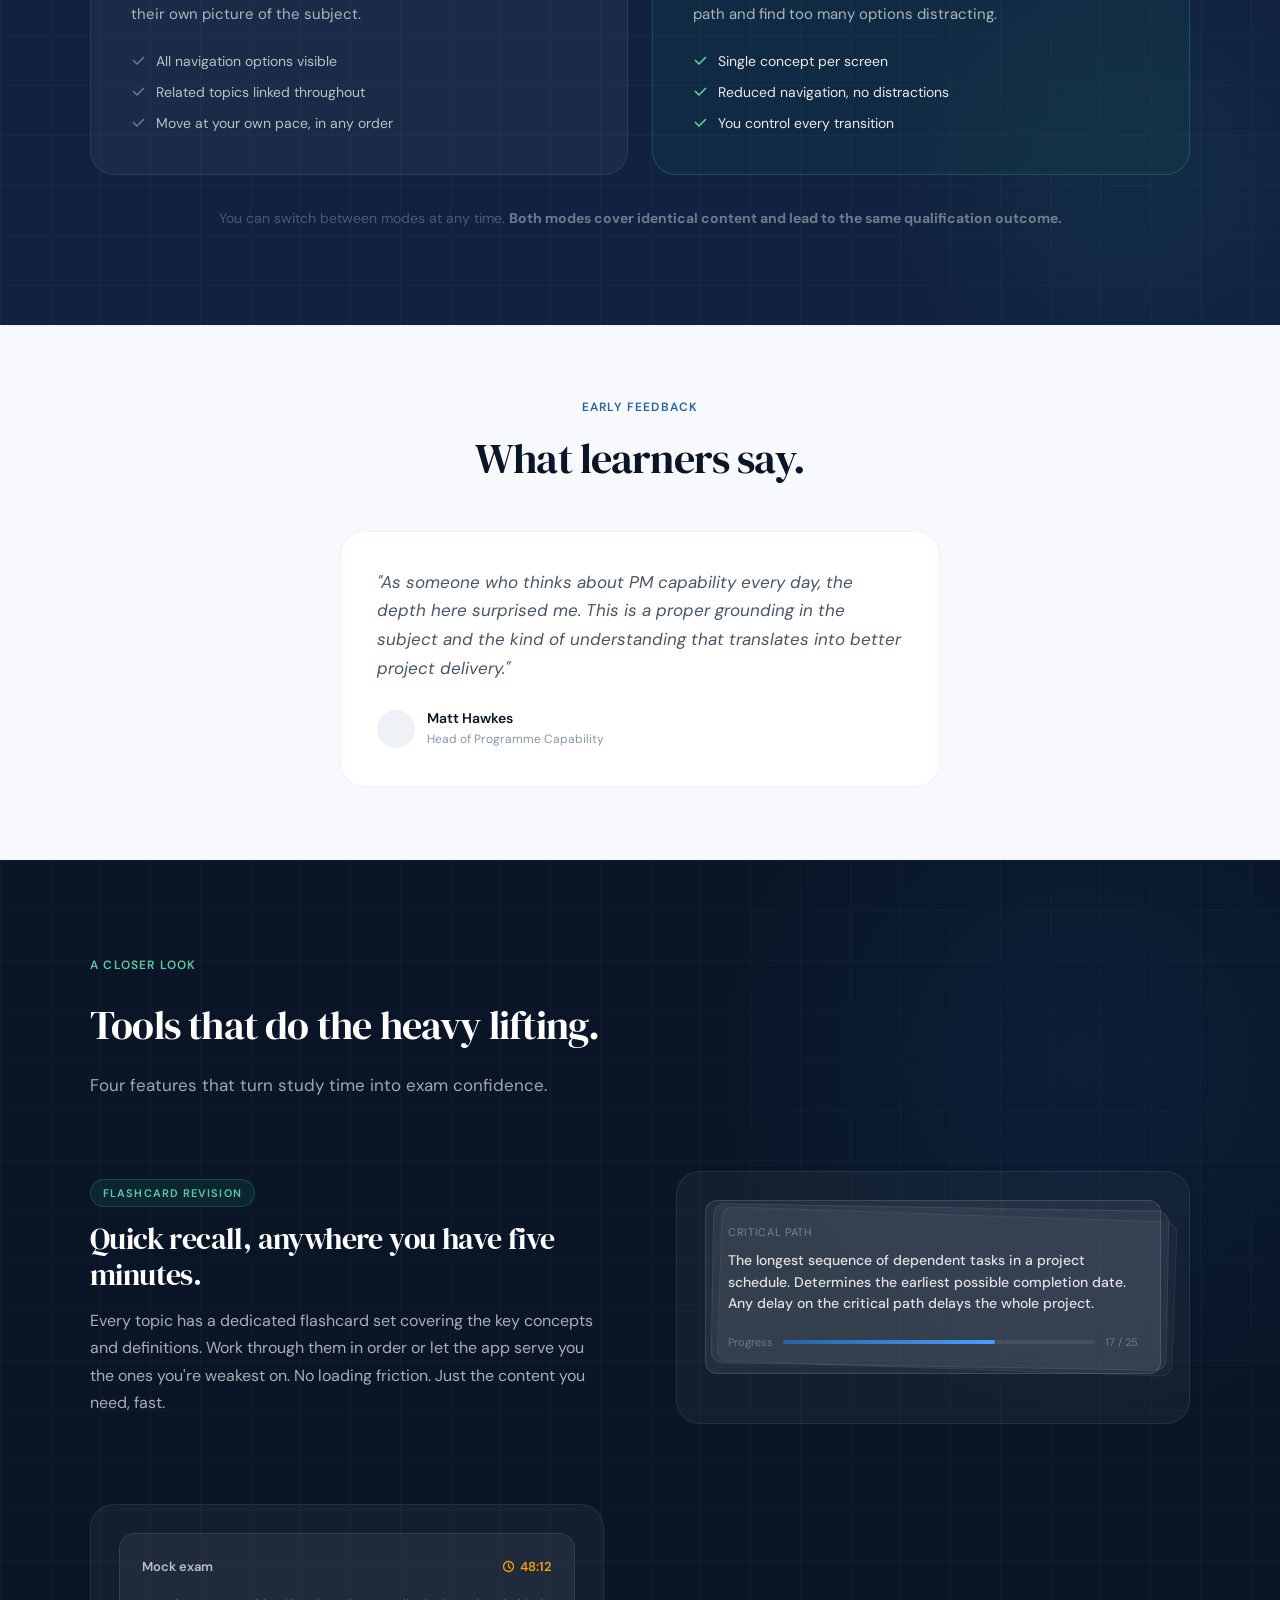
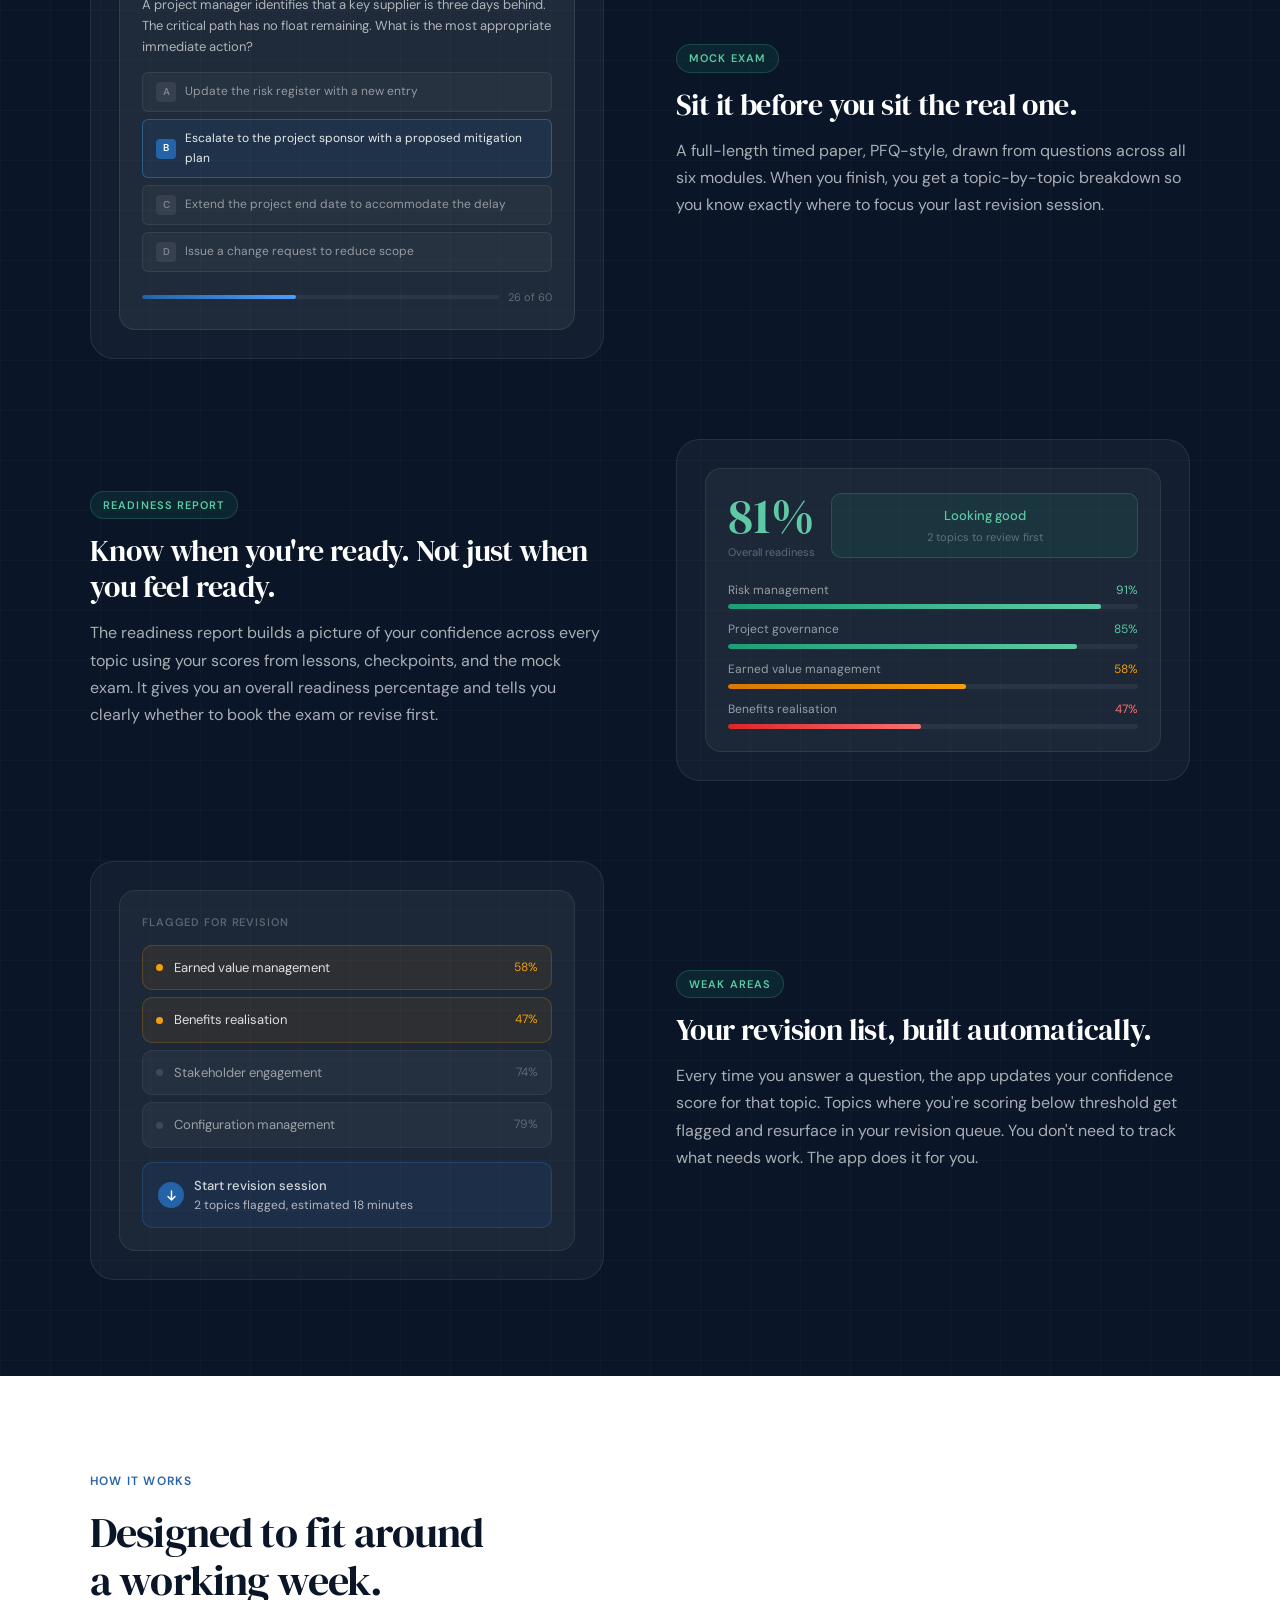
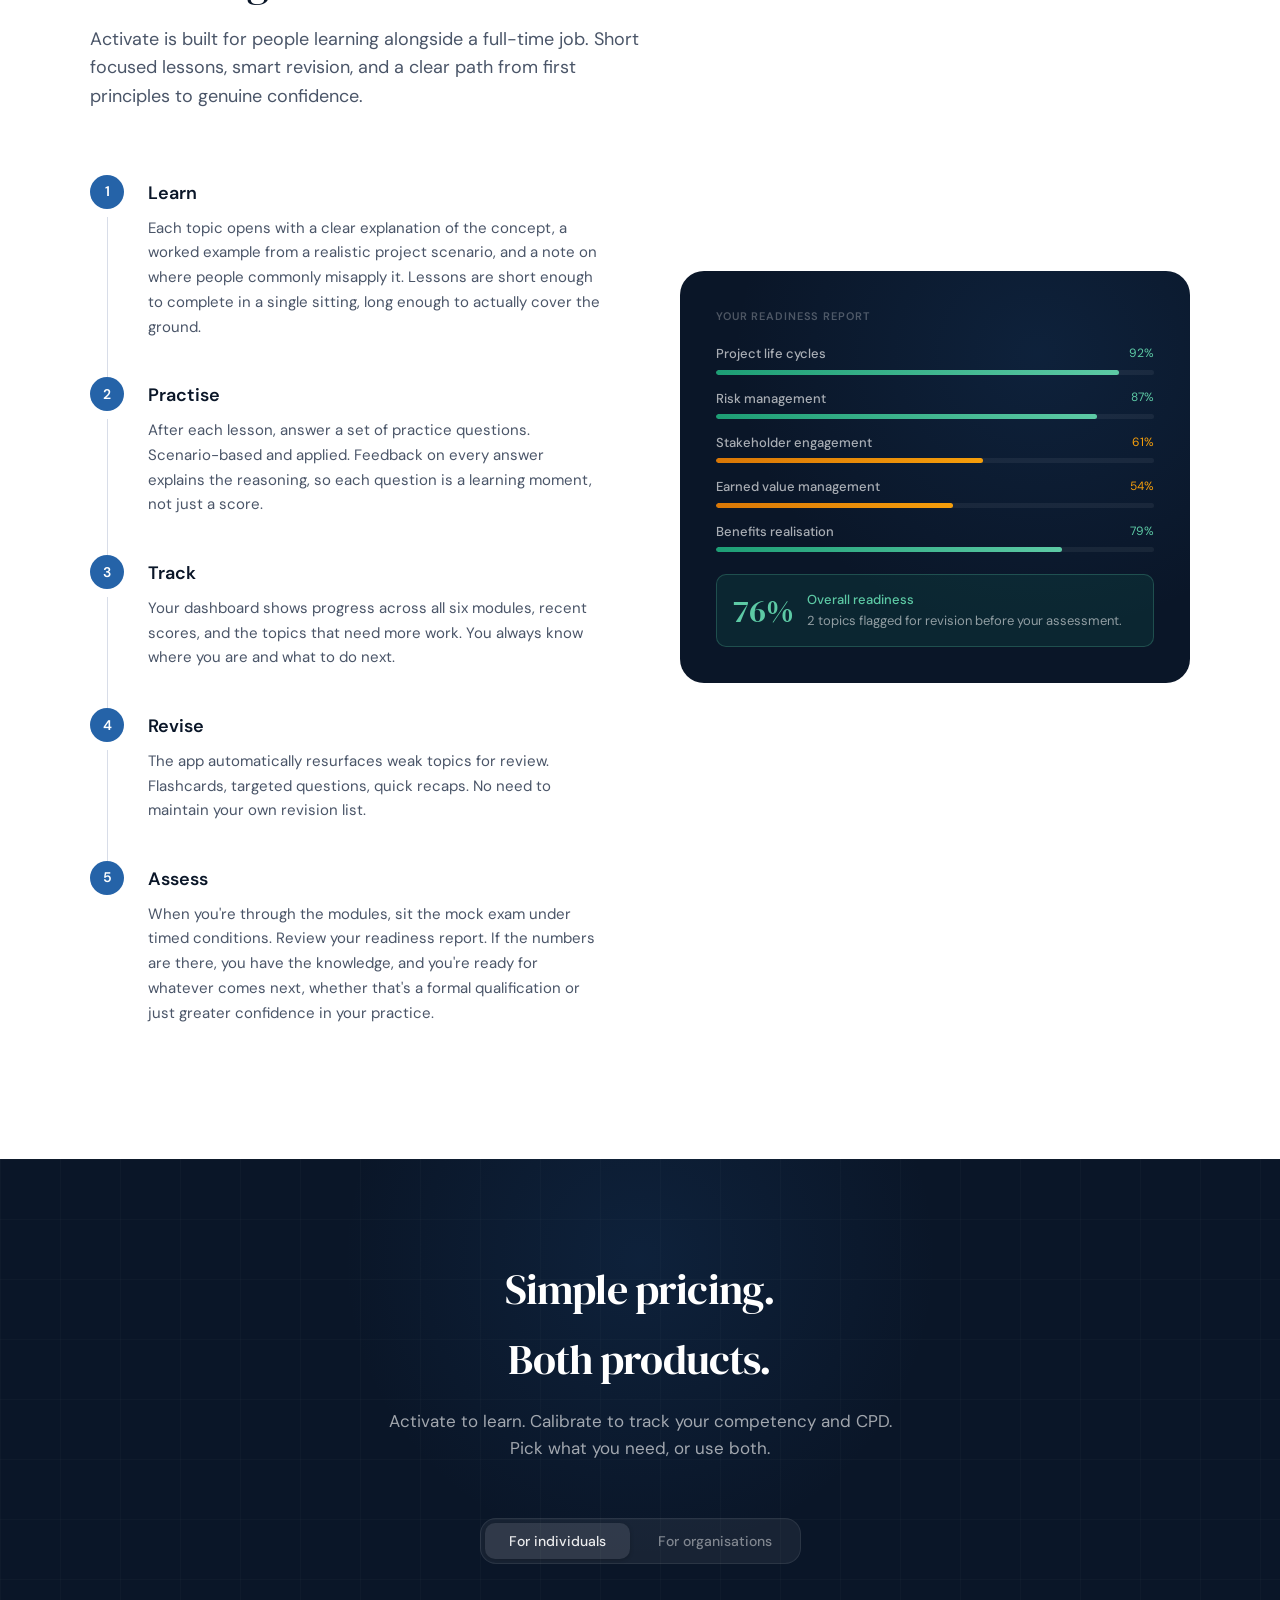
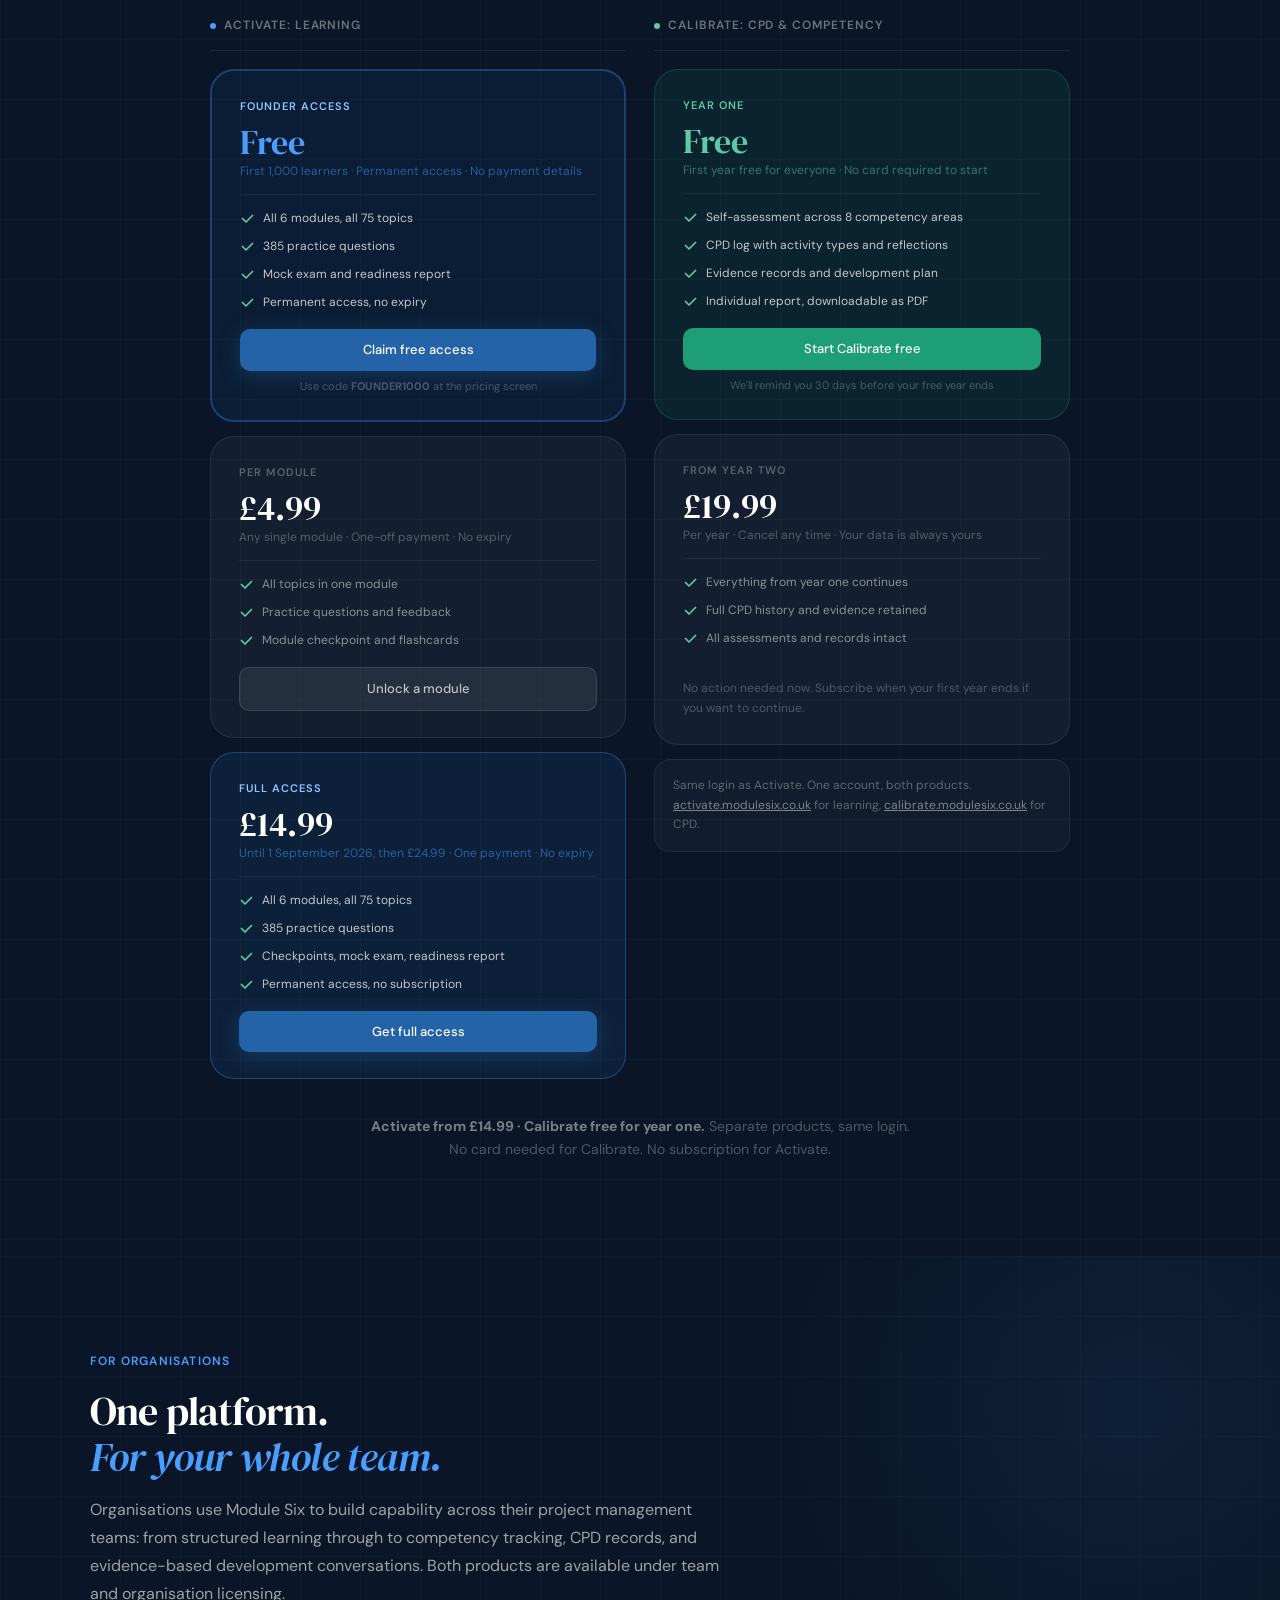
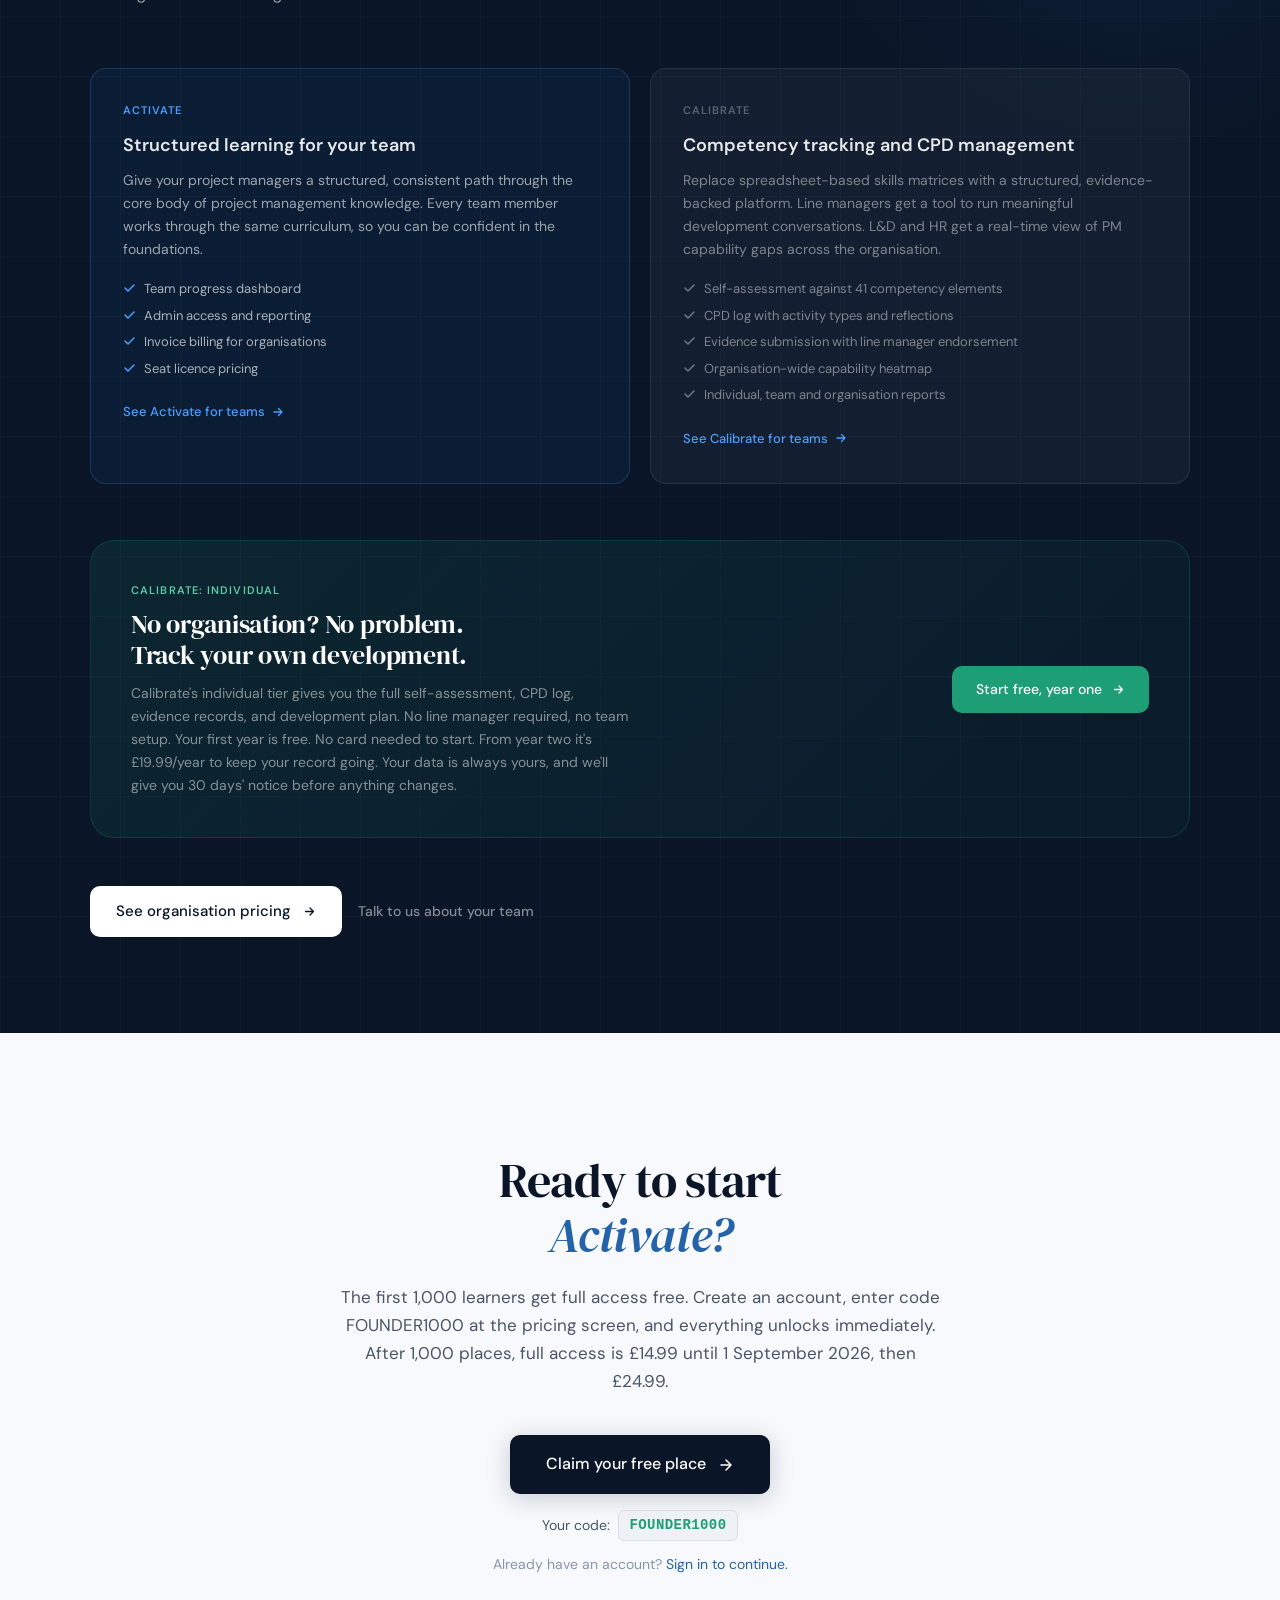
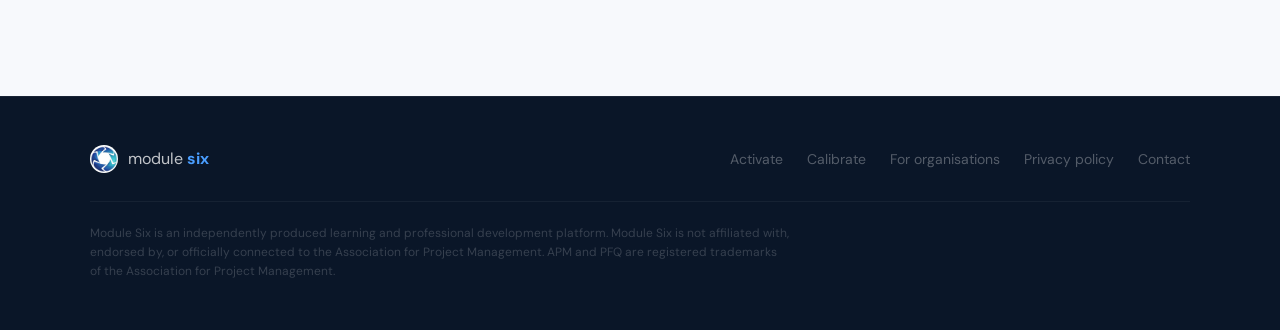
==== commit 5d8118a1: "Add files via upload" ====
--- a/index.html
+++ b/index.html
@@ -3,22 +3,24 @@
 <head>
 <meta charset="UTF-8">
 <meta name="viewport" content="width=device-width, initial-scale=1.0">
-<title>Module Six | Project Management Learning and Development</title>
-<meta name="description" content="Module Six builds project management professionals. Activate is our structured learning platform. Calibrate is our competency and CPD tracker. Learn the skills, then track and evidence them.">
-<link rel="canonical" href="https://modulesix.co.uk">
+<title>Module Six | Project Management Learning and Professional Development</title>
+<meta name="description" content="Structured project management learning and professional development. Six modules, 75 topics, 385 practice questions. Build real competency, track your CPD, and develop a professional evidence base.">
+<meta name="keywords" content="project management course online, project management CPD, project management competency tracker, project management learning platform, professional development, IPP qualification">
+<meta name="robots" content="index, follow">
+<link rel="canonical" href="https://modulesix.co.uk/">
 
 <!-- Open Graph -->
 <meta property="og:type" content="website">
-<meta property="og:url" content="https://modulesix.co.uk">
-<meta property="og:title" content="Module Six | Project Management Learning and Development">
-<meta property="og:description" content="Activate builds your project management knowledge. Calibrate tracks your competency and CPD. Two products, one platform, built for serious project professionals.">
+<meta property="og:url" content="https://modulesix.co.uk/">
+<meta property="og:title" content="Module Six | Project Management Learning and Professional Development">
+<meta property="og:description" content="Structured project management learning and professional development. Two products, one platform: Activate for learning, Calibrate for competency tracking and CPD.">
 <meta property="og:image" content="https://modulesix.co.uk/og-image.png">
 <meta property="og:site_name" content="Module Six">
 
 <!-- Twitter card -->
 <meta name="twitter:card" content="summary_large_image">
-<meta name="twitter:title" content="Module Six | Project Management Learning and Development">
-<meta name="twitter:description" content="Activate builds your project management knowledge. Calibrate tracks your competency and CPD. Two products, one platform.
+<meta name="twitter:title" content="Module Six | Project Management Learning and Professional Development">
+<meta name="twitter:description" content="Structured project management learning and professional development. Activate for structured learning, Calibrate for competency tracking and CPD.">
 <meta name="twitter:image" content="https://modulesix.co.uk/og-image.png">
 
 <!-- Structured data -->
@@ -27,12 +29,35 @@
   "@context": "https://schema.org",
   "@type": "Organization",
   "name": "Module Six",
-  "description": "Module Six builds project management professionals. Activate is our structured learning platform. Calibrate is our competency and CPD development tool.",
   "url": "https://modulesix.co.uk",
-  "provider": {
-    "@type": "Organization",
-    "name": "Module Six",
-    "url": "https://modulesix.co.uk"
+  "description": "Module Six builds project management professionals through structured learning and competency tracking. Activate delivers structured PM learning across 75 topics. Calibrate tracks competency and CPD.",
+  "sameAs": ["https://modulesix.co.uk"],
+  "hasOfferCatalog": {
+    "@type": "OfferCatalog",
+    "name": "Module Six Products",
+    "itemListElement": [
+      {
+        "@type": "Course",
+        "name": "Activate — Project Management Learning",
+        "description": "Structured project management learning platform. 6 modules, 75 topics, 385 practice questions, mock exam, and readiness report.",
+        "provider": {"@type": "Organization", "name": "Module Six", "url": "https://modulesix.co.uk"},
+        "url": "https://activate.modulesix.co.uk",
+        "educationalLevel": "Foundation",
+        "teaches": "Project management fundamentals and professional practice",
+        "courseMode": "online",
+        "isAccessibleForFree": false,
+        "offers": {"@type": "Offer", "price": "14.99", "priceCurrency": "GBP"}
+      },
+      {
+        "@type": "SoftwareApplication",
+        "name": "Calibrate — Project Management Competency and CPD Tracker",
+        "description": "Competency tracking and CPD platform for project management professionals. Self-assessment against 8 competency areas and 41 elements. Evidence logging and reviewer endorsement.",
+        "provider": {"@type": "Organization", "name": "Module Six", "url": "https://modulesix.co.uk"},
+        "url": "https://calibrate.modulesix.co.uk",
+        "applicationCategory": "BusinessApplication",
+        "offers": {"@type": "Offer", "price": "0", "priceCurrency": "GBP", "description": "Free for year one"}
+      }
+    ]
   }
 }
 </script>
@@ -66,6 +91,8 @@
 .nav-cta:hover{background:var(--blue-mid);transform:translateY(-1px)}
 .nav-cta-ghost{display:inline-flex;align-items:center;gap:8px;background:transparent;color:var(--white);text-decoration:none;font-size:14px;font-weight:500;padding:9px 20px;border-radius:var(--r-md);border:1.5px solid rgba(255,255,255,0.35);transition:border-color .2s,background .2s,transform .15s}
 .nav-cta-ghost:hover{border-color:rgba(255,255,255,0.7);background:rgba(255,255,255,0.06);transform:translateY(-1px)}
+.nav-signin{display:inline-flex;align-items:center;font-size:14px;font-weight:500;color:rgba(255,255,255,0.8);text-decoration:none;padding:9px 16px;border-radius:var(--r-md);border:1.5px solid rgba(255,255,255,0.25);transition:border-color .2s,color .2s,background .2s}
+.nav-signin:hover{border-color:rgba(255,255,255,0.6);color:white;background:rgba(255,255,255,0.06)}
 
 /* FOUNDER BANNER */
 .founder-banner{background:linear-gradient(135deg,var(--blue) 0%,var(--blue-mid) 100%);padding:11px 24px;text-align:center;position:relative;z-index:99;margin-top:64px}
@@ -691,6 +718,7 @@
     <a href="https://calibrate.modulesix.co.uk" class="nav-link">Calibrate</a>
     <a href="#pricing" class="nav-link">Pricing</a>
     <a id="nav-teams-btn" href="teams.html" style="display:inline-flex;align-items:center;gap:8px;background:white;color:var(--blue);text-decoration:none;font-size:14px;font-weight:500;padding:9px 20px;border-radius:var(--r-md);transition:background .2s,transform .15s" onmouseover="this.style.background='#f0f6ff'" onmouseout="this.style.background='white'">For organisations</a>
+    <a href="https://activate.modulesix.co.uk" class="nav-signin">Sign in</a>
     <a href="#" onclick="startLearning(); return false;" class="nav-cta">Get free access <svg width="14" height="14" viewBox="0 0 14 14" fill="none" style="display:inline;vertical-align:middle"><path d="M2.5 7h9m-4-4 4 4-4 4" stroke="currentColor" stroke-width="1.5" stroke-linecap="round" stroke-linejoin="round"/></svg></a>
   </div>
 </nav>
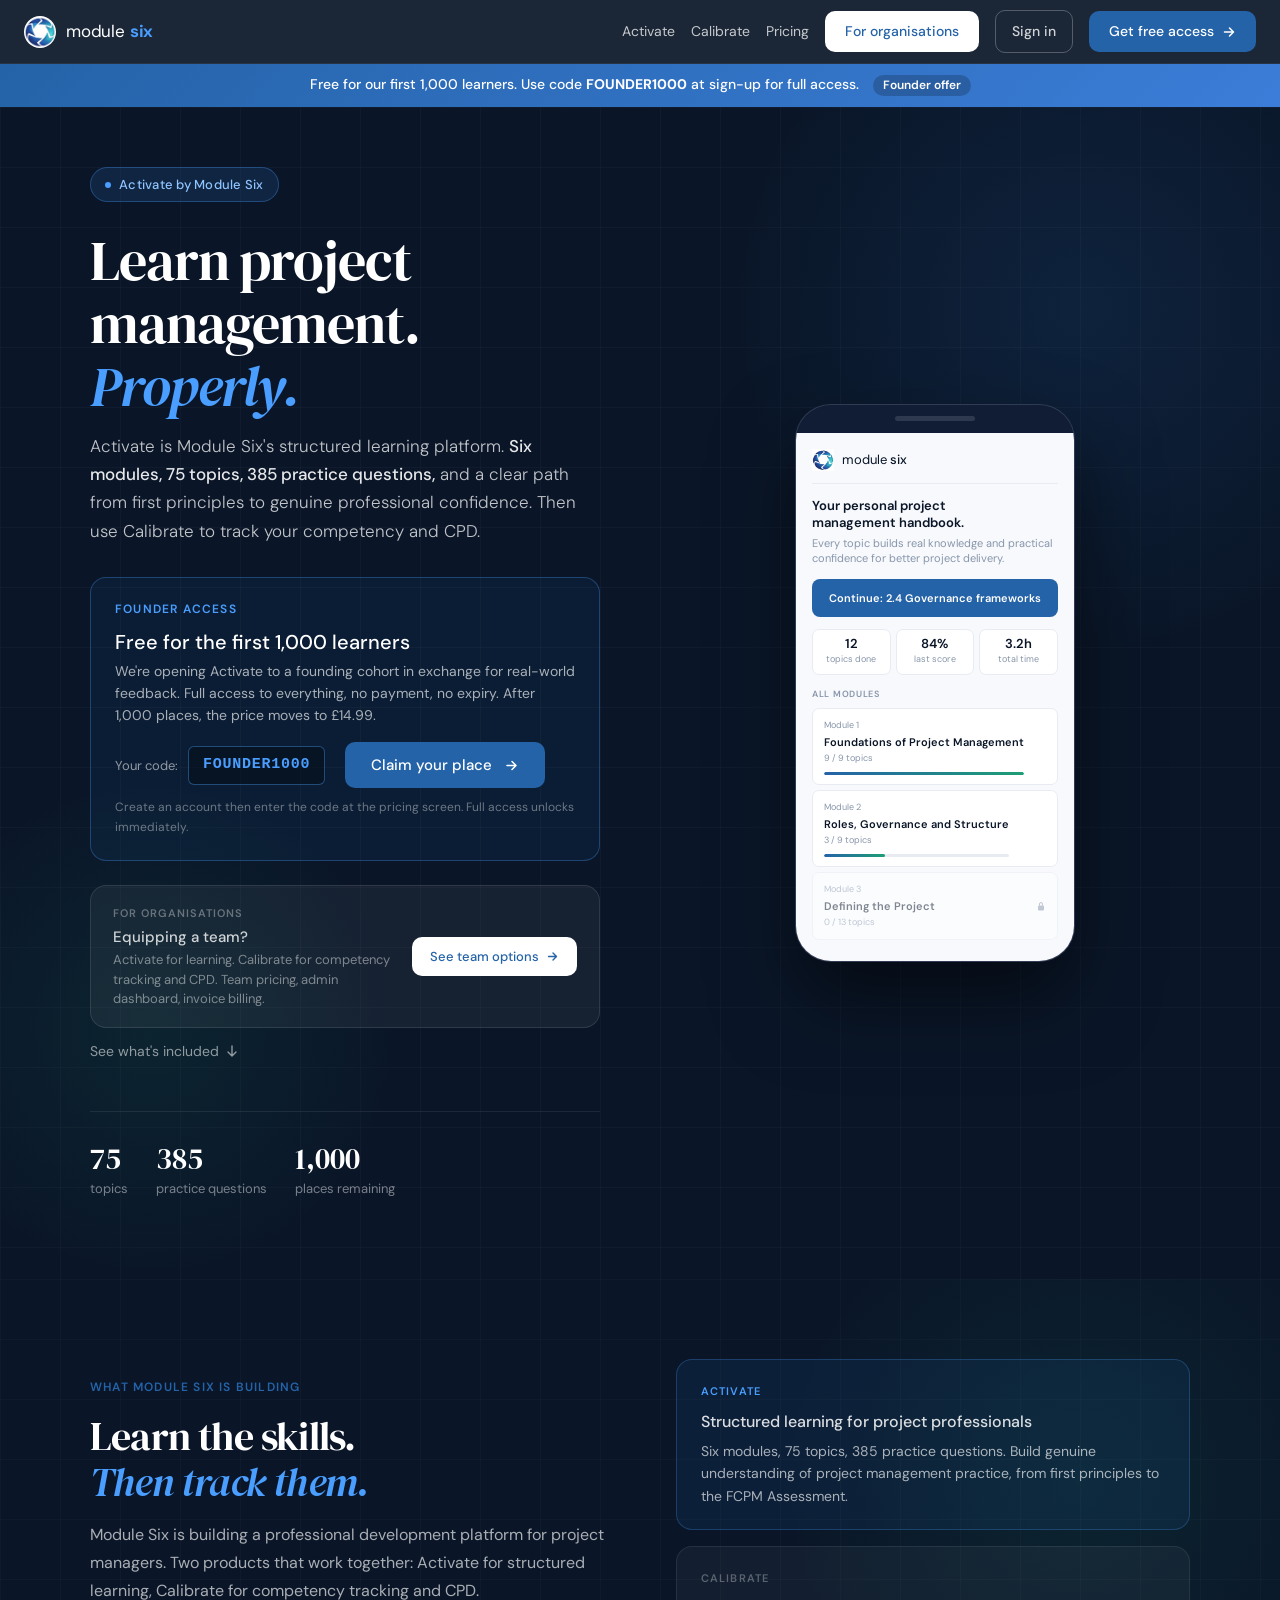
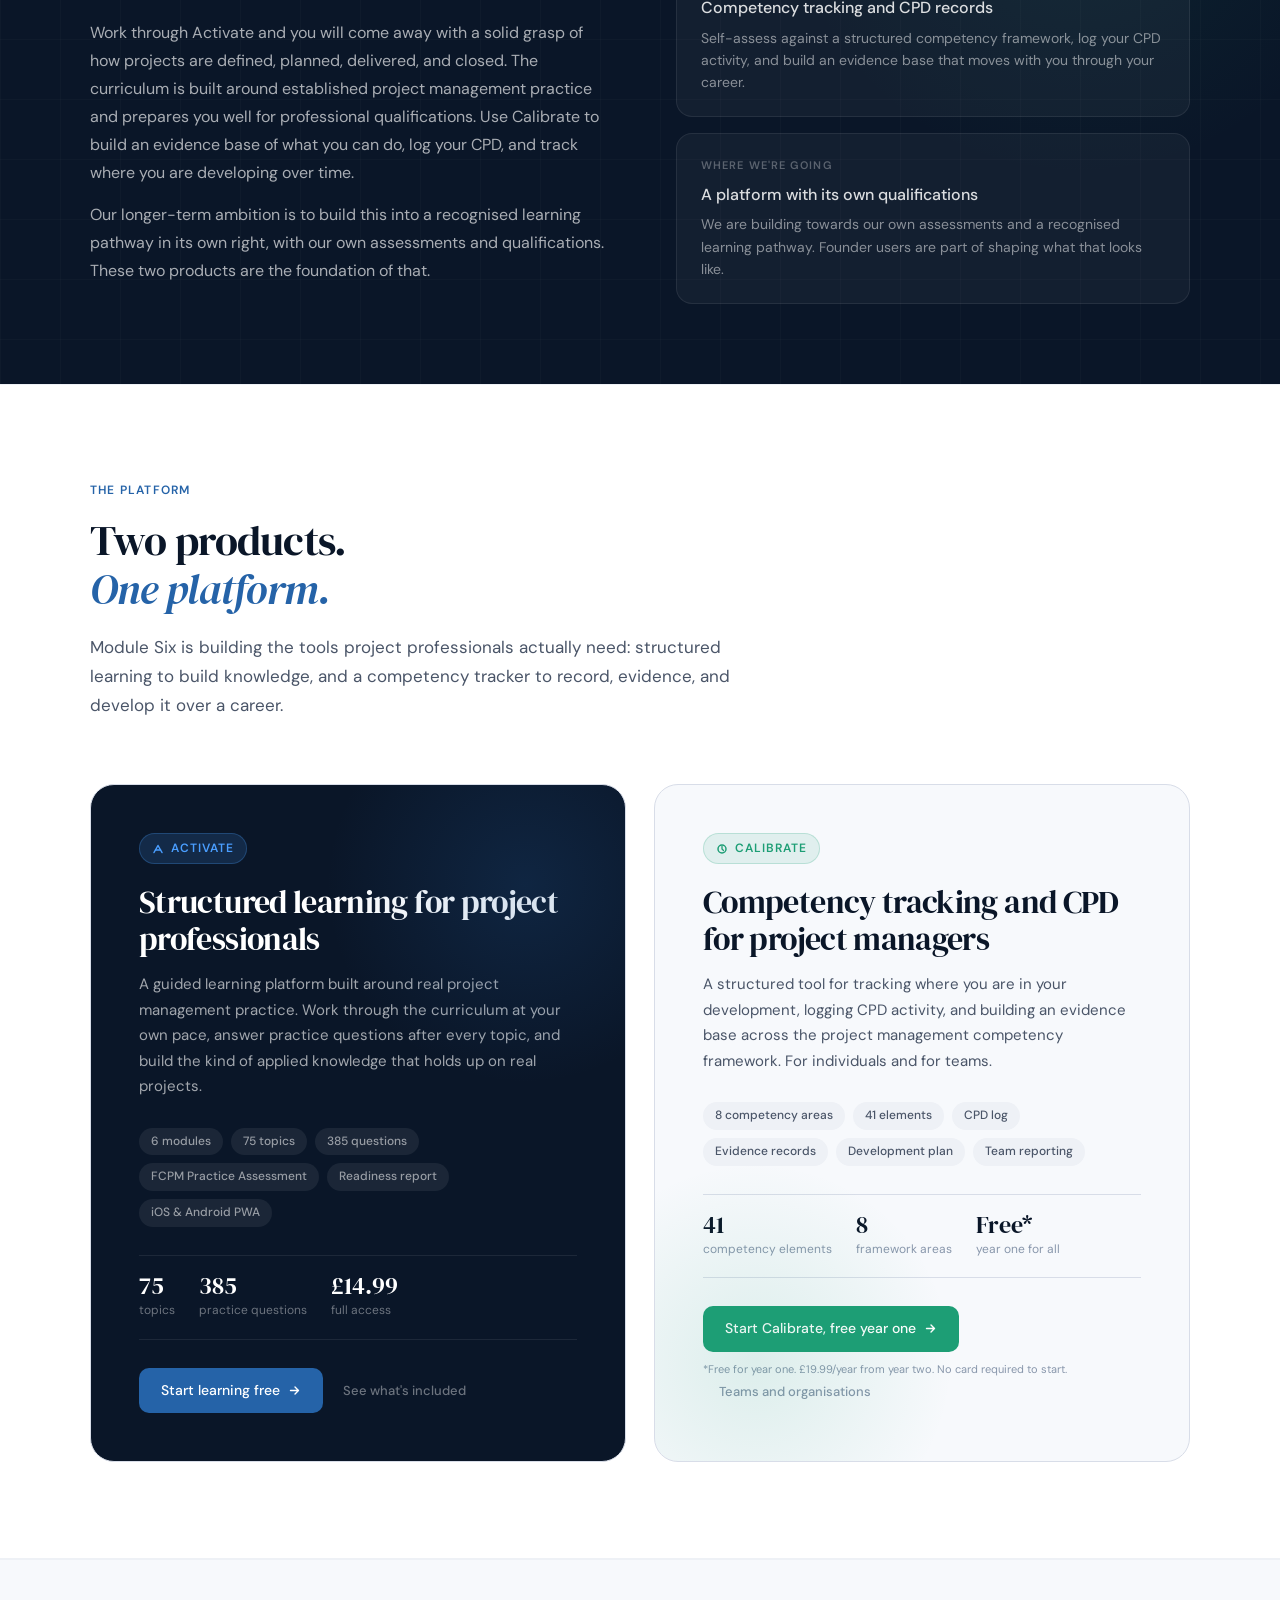
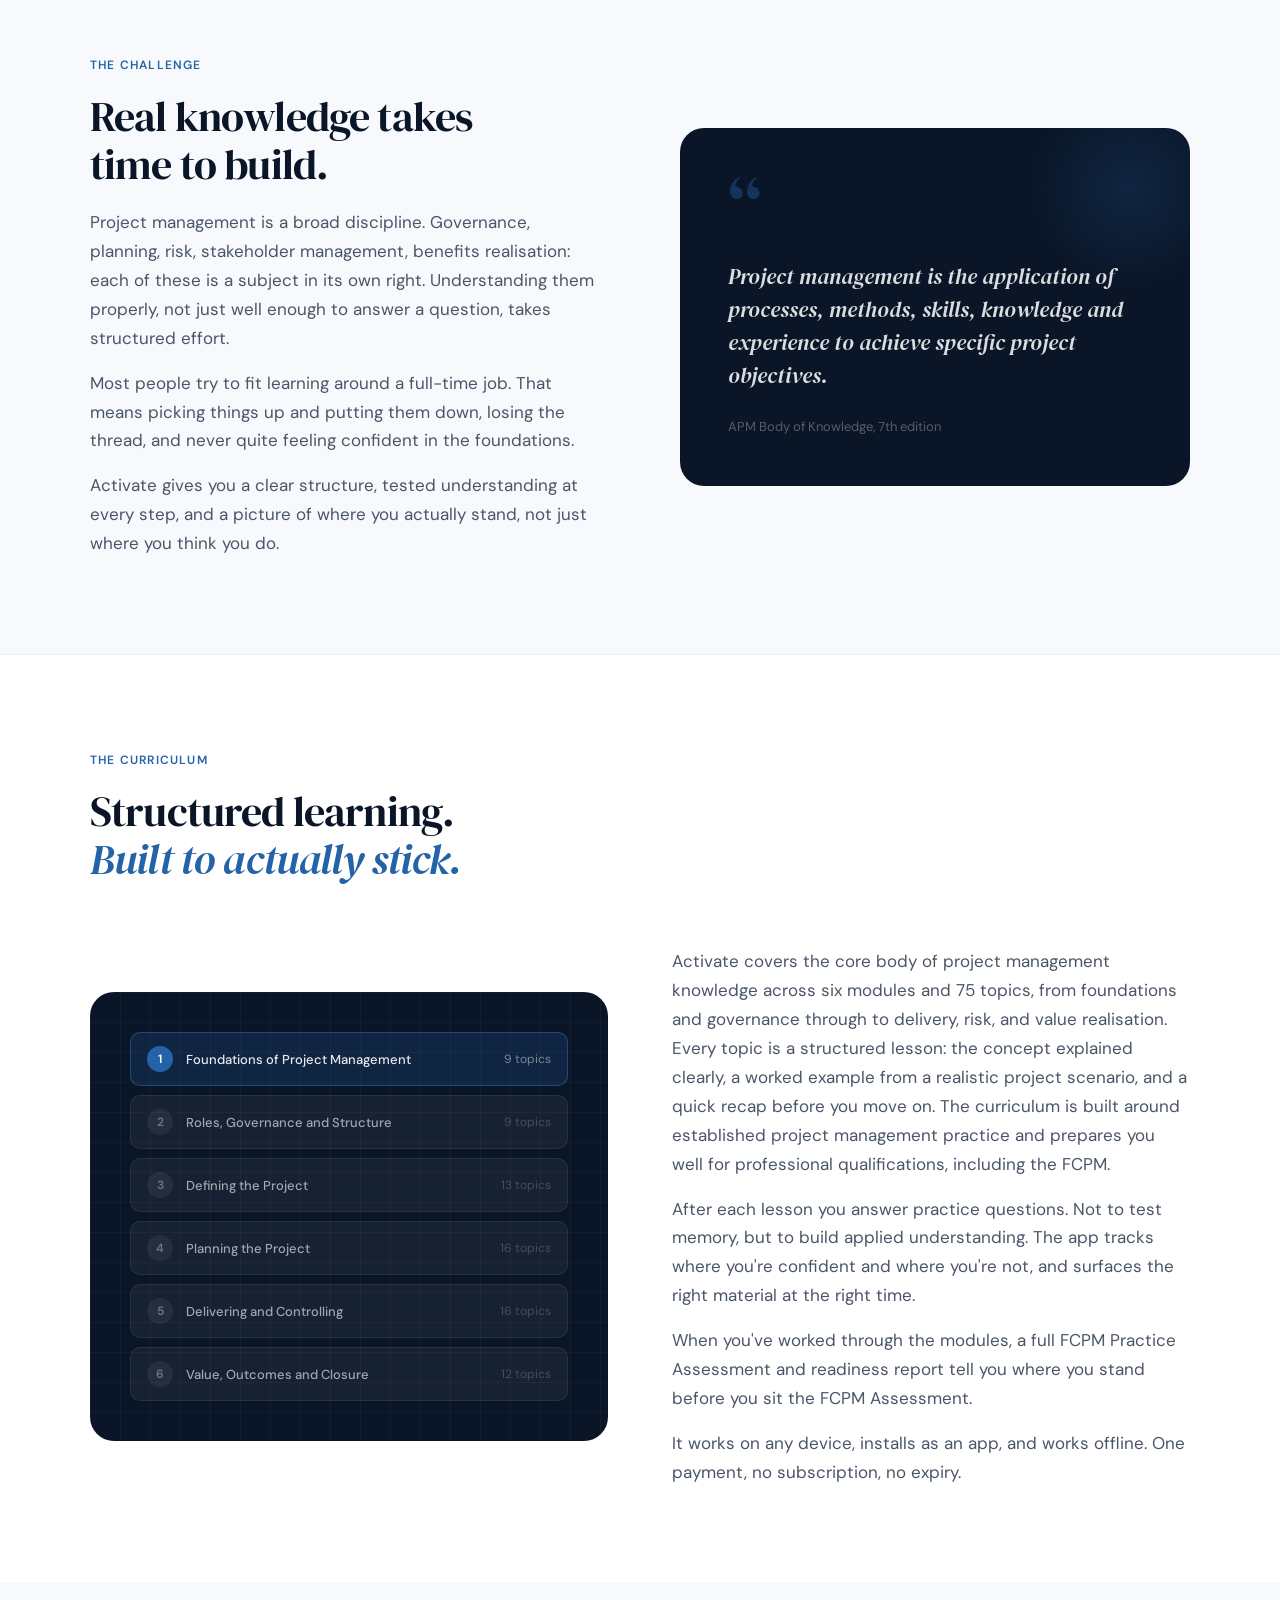
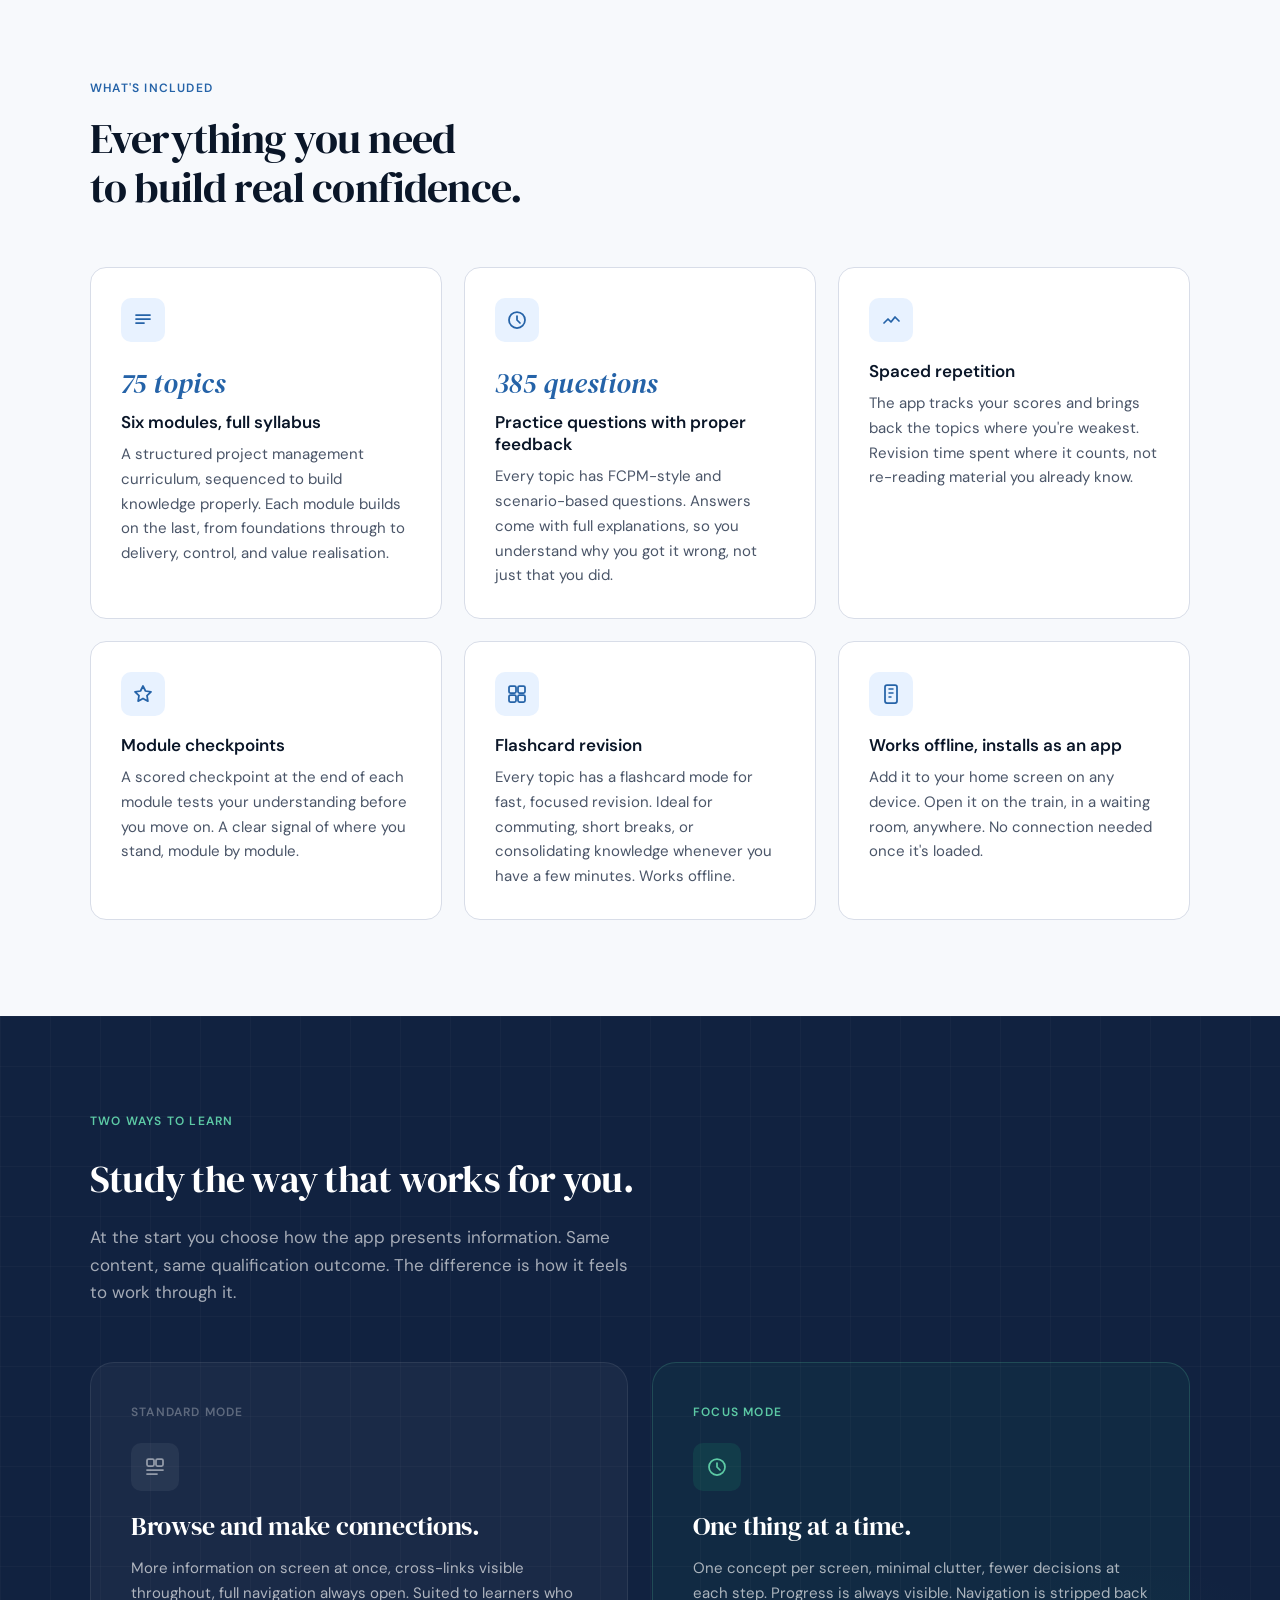
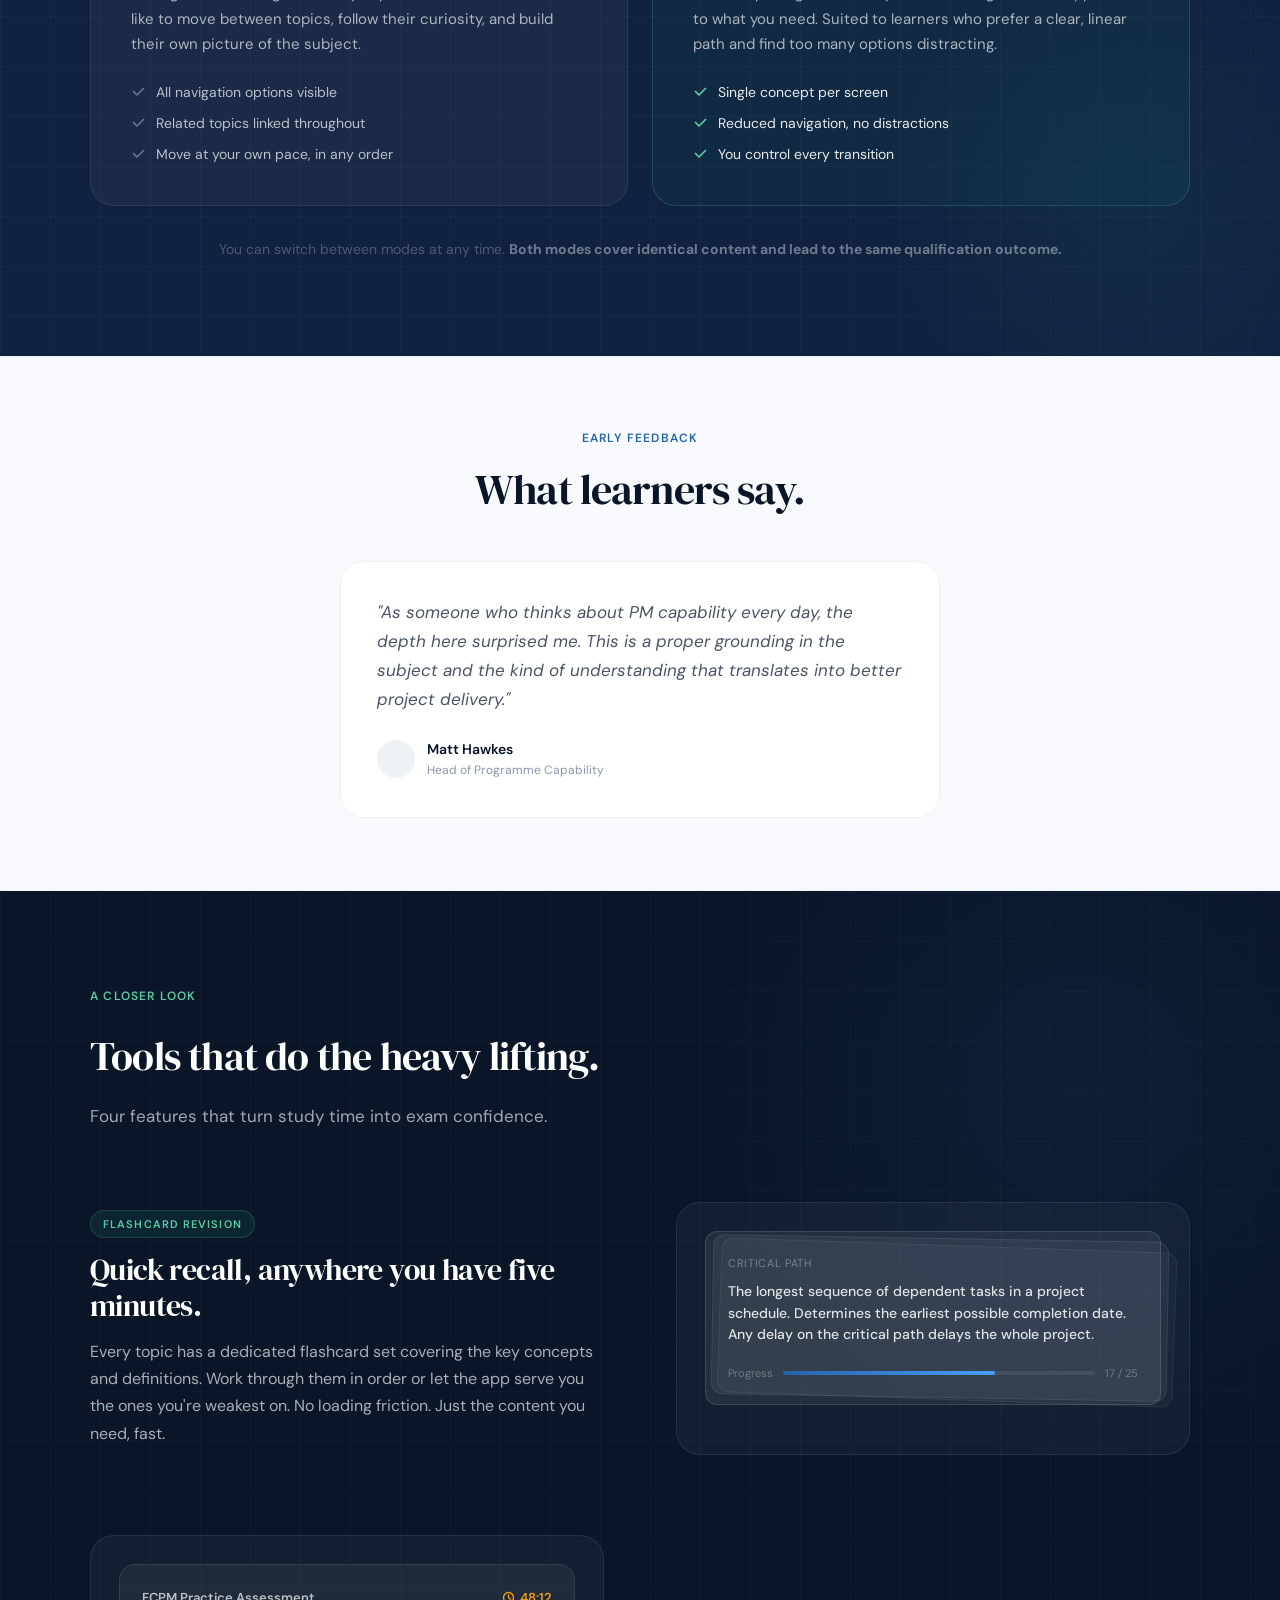
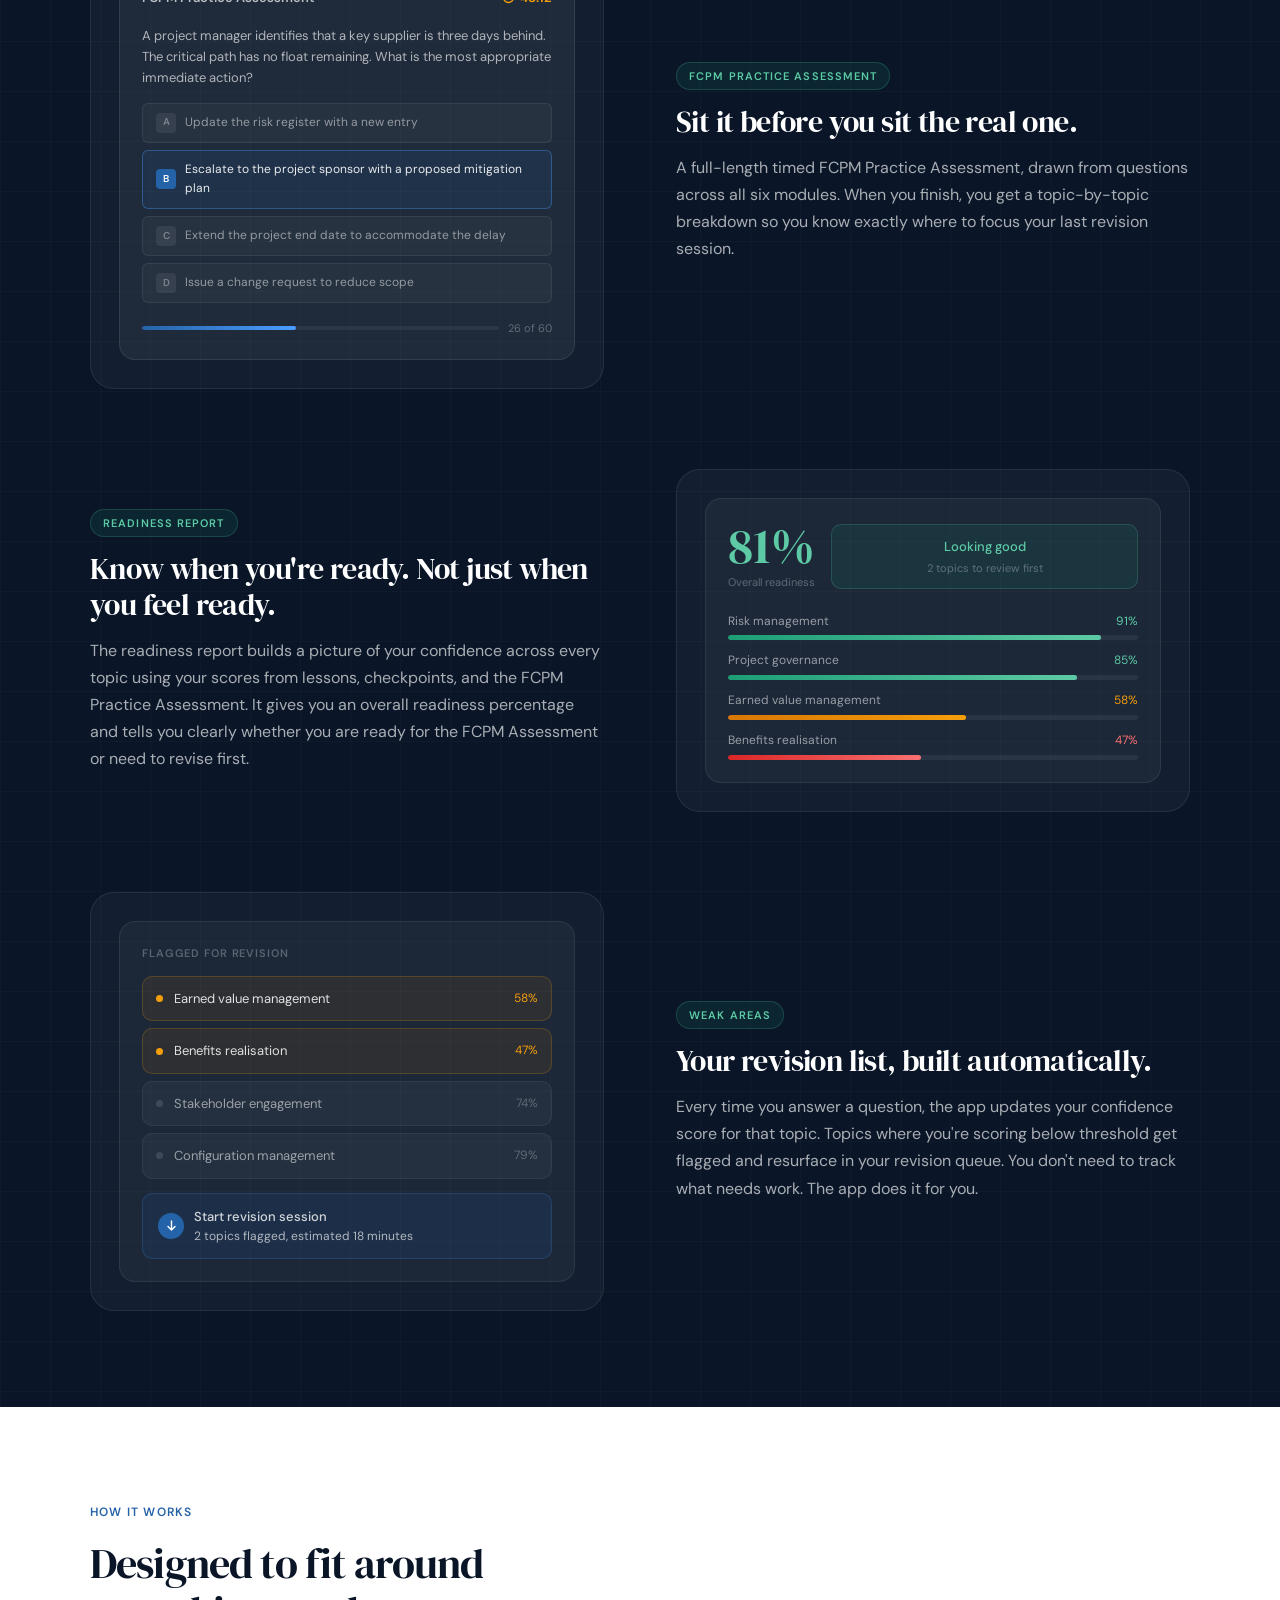
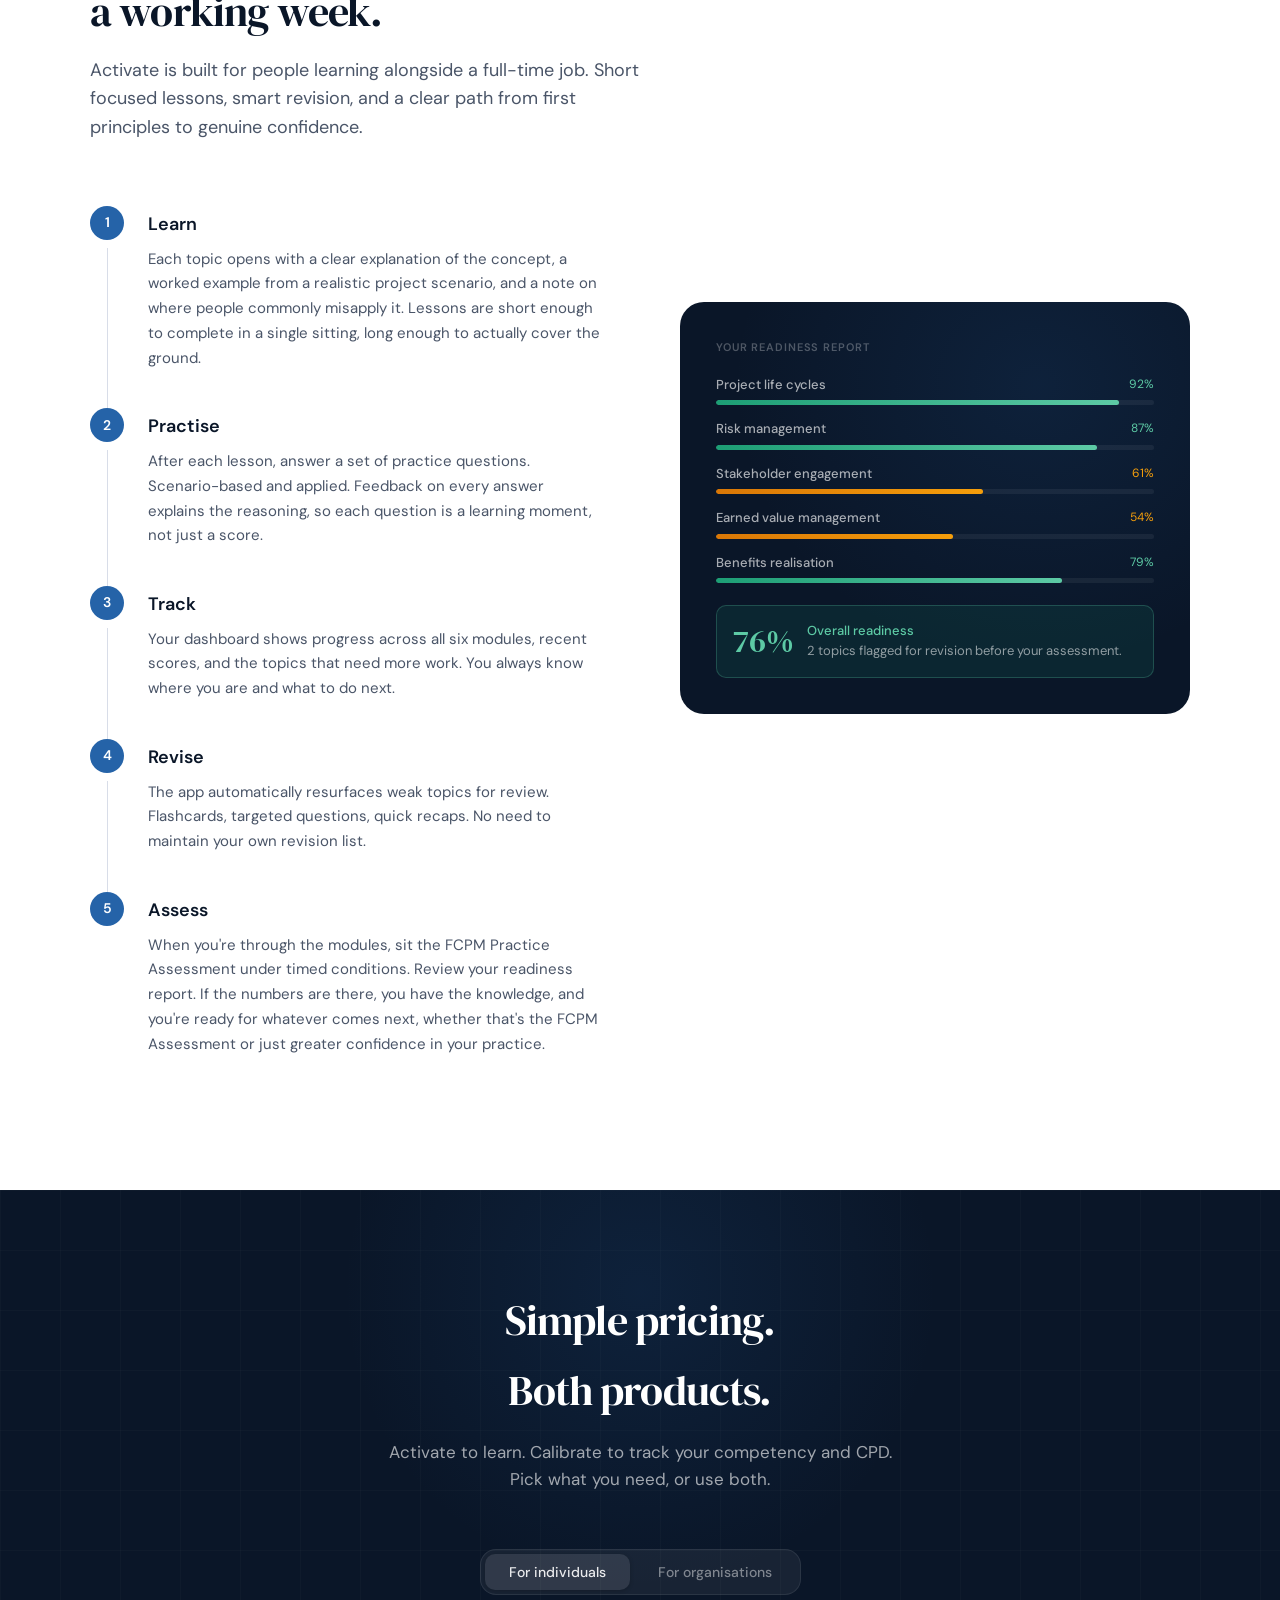
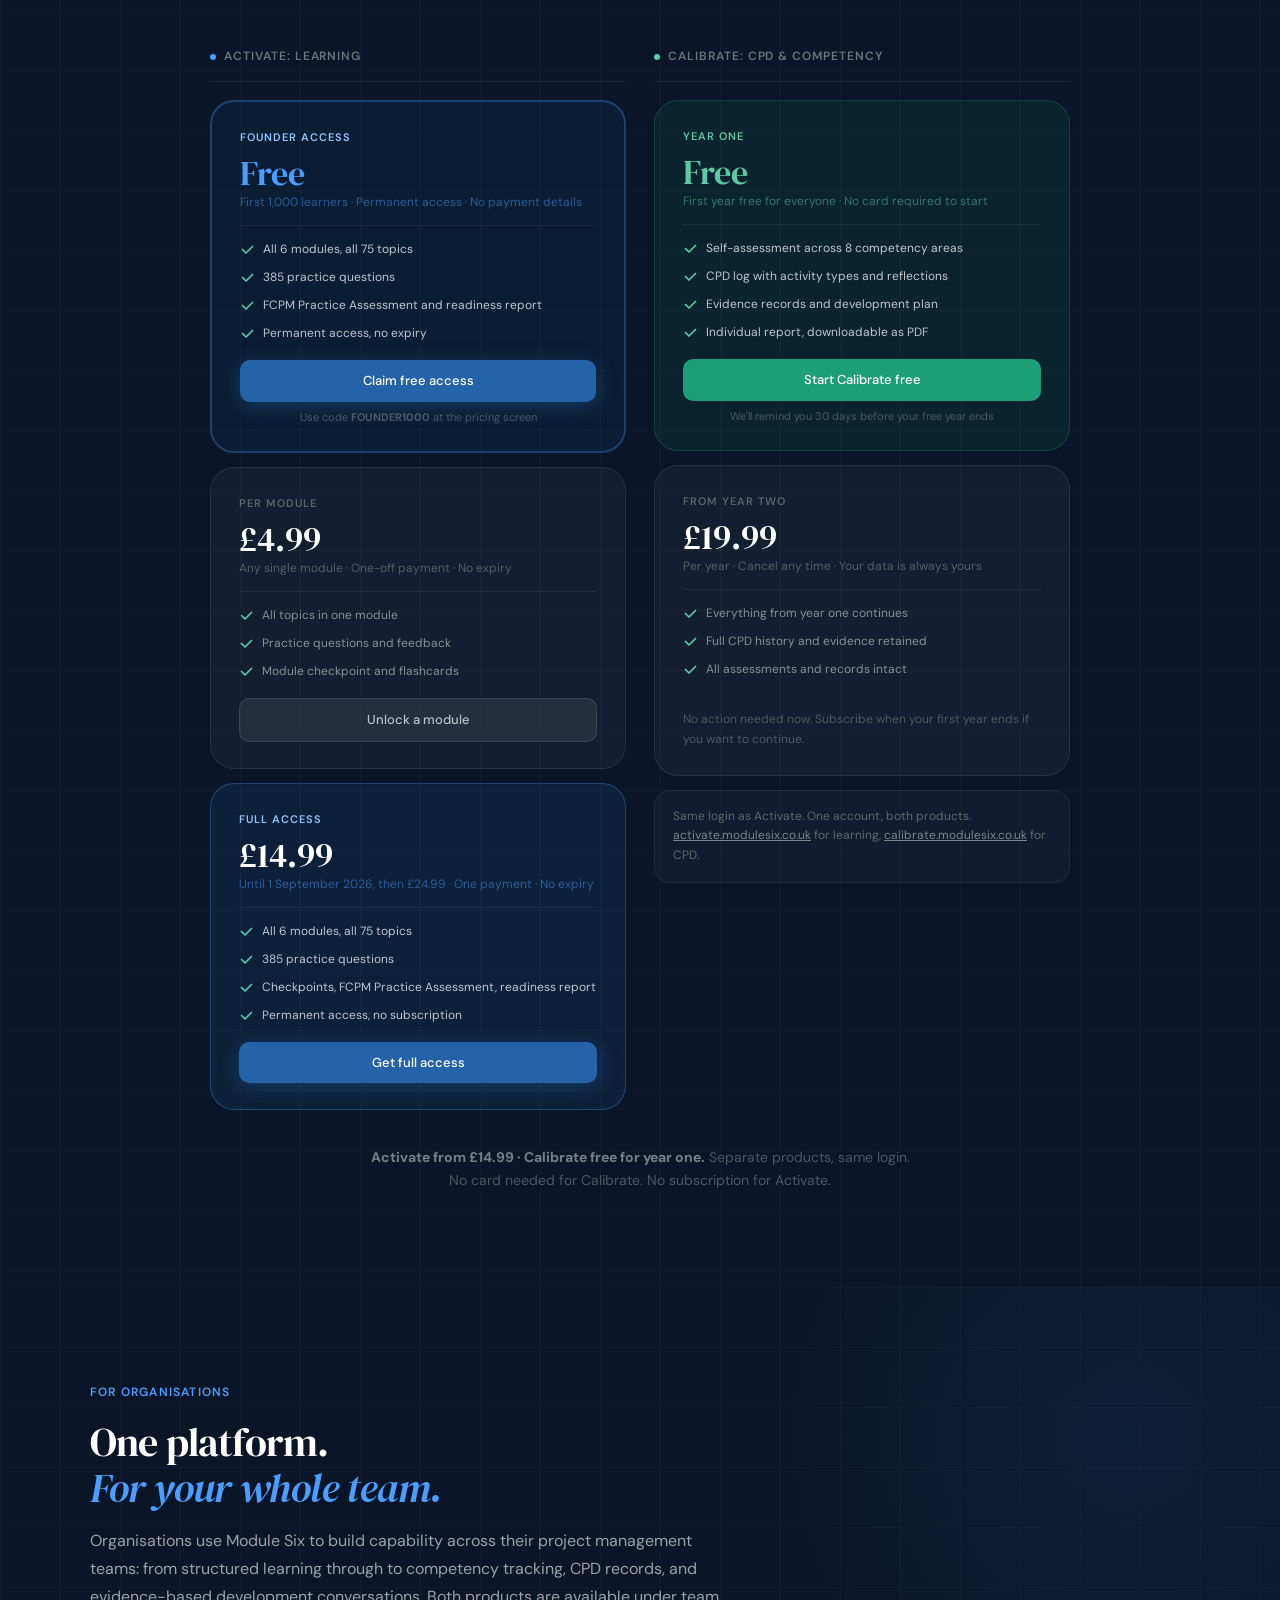
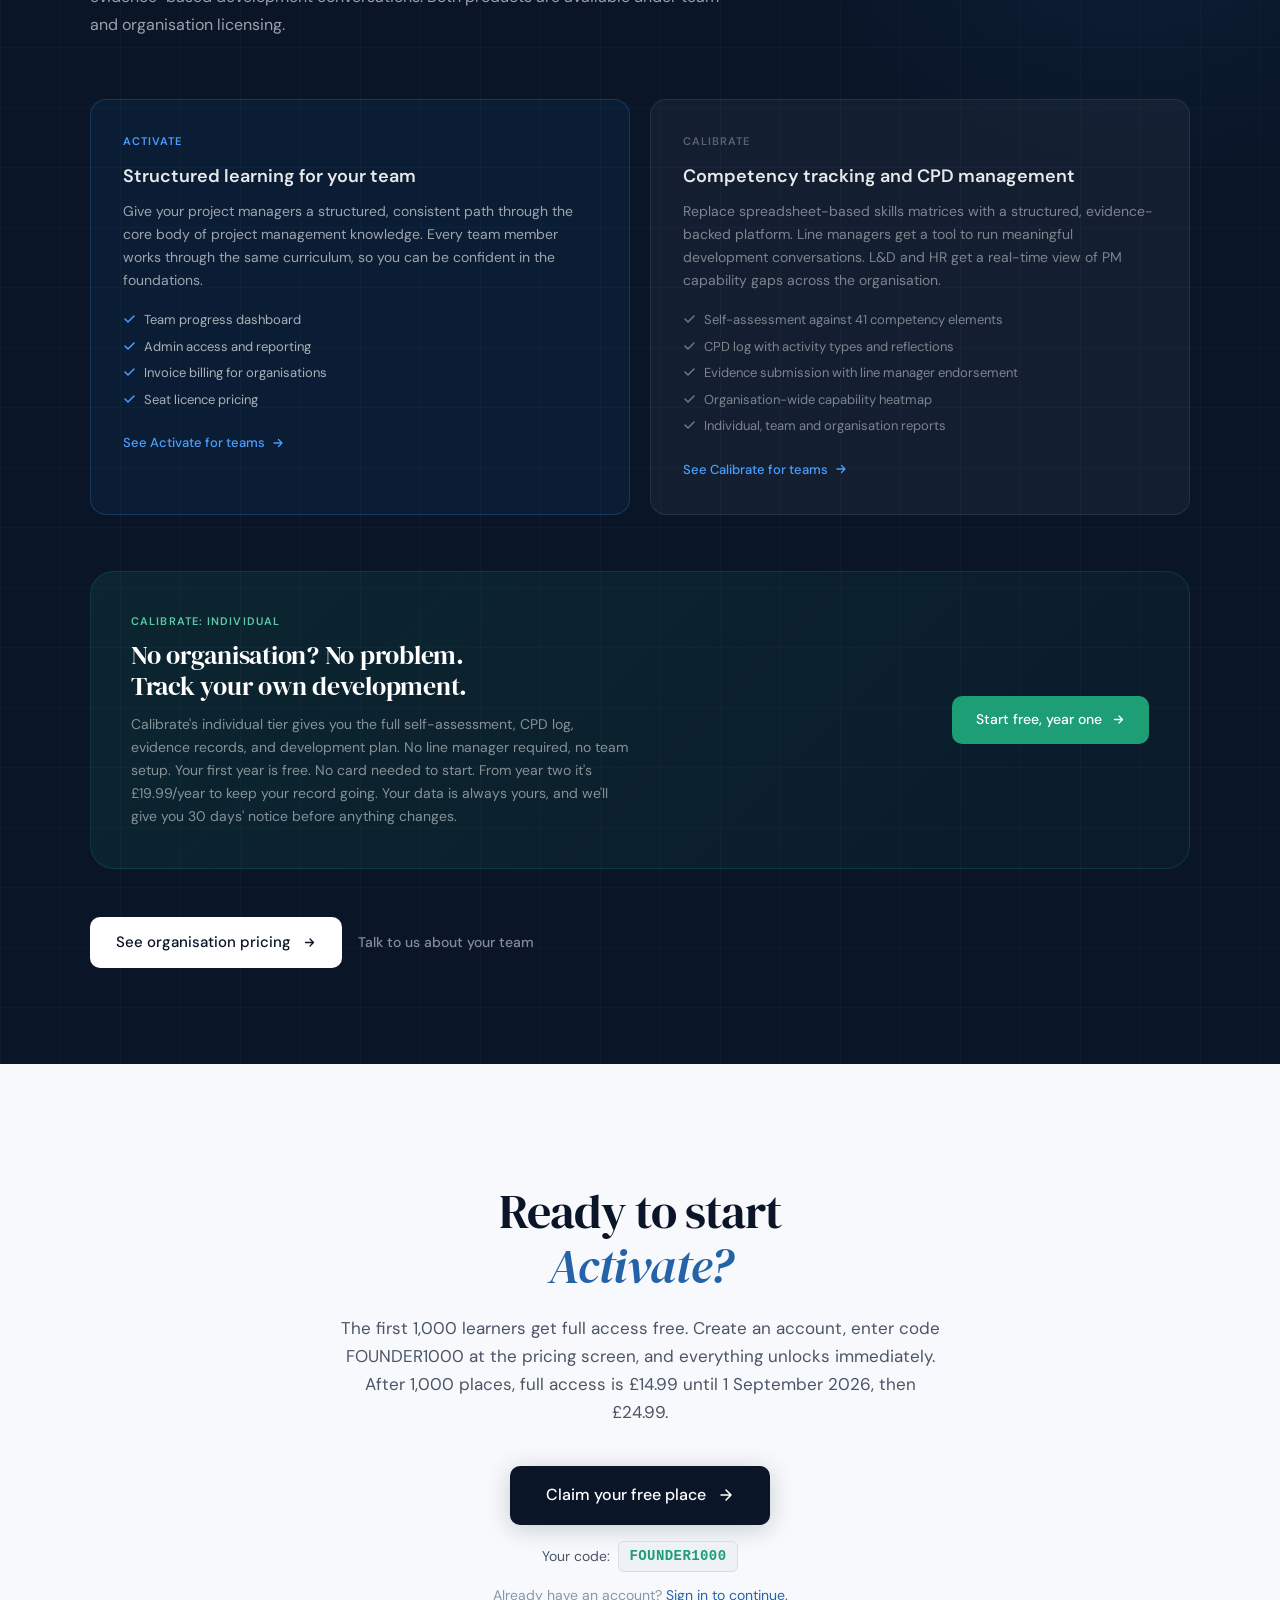
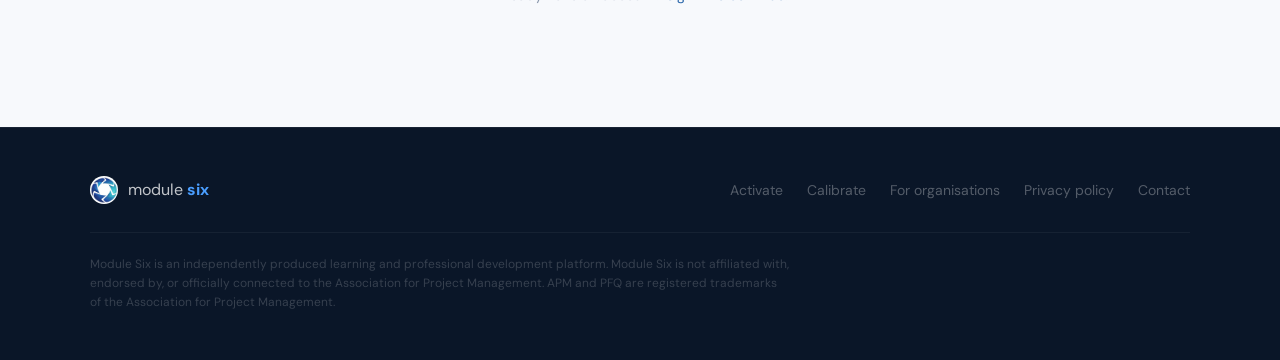
==== commit 7c4e4334: "exam structure changes" ====
--- a/index.html
+++ b/index.html
@@ -39,7 +39,7 @@
       {
         "@type": "Course",
         "name": "Activate — Project Management Learning",
-        "description": "Structured project management learning platform. 6 modules, 75 topics, 385 practice questions, mock exam, and readiness report.",
+        "description": "Structured project management learning platform. 6 modules, 75 topics, 385 practice questions, FCPM Practice Assessment, and readiness report.",
         "provider": {"@type": "Organization", "name": "Module Six", "url": "https://modulesix.co.uk"},
         "url": "https://activate.modulesix.co.uk",
         "educationalLevel": "Foundation",
@@ -812,7 +812,7 @@
           <div class="pos-pillar accent">
             <div class="pos-pillar__label">Activate</div>
             <div class="pos-pillar__title">Structured learning for project professionals</div>
-            <div class="pos-pillar__body">Six modules, 75 topics, 385 practice questions. Build genuine understanding of project management practice, from first principles to mock exam.</div>
+            <div class="pos-pillar__body">Six modules, 75 topics, 385 practice questions. Build genuine understanding of project management practice, from first principles to the FCPM Assessment.</div>
           </div>
           <div class="pos-pillar">
             <div class="pos-pillar__label">Calibrate</div>
@@ -853,7 +853,7 @@
           <span class="prod-pill">6 modules</span>
           <span class="prod-pill">75 topics</span>
           <span class="prod-pill">385 questions</span>
-          <span class="prod-pill">Mock exam</span>
+          <span class="prod-pill">FCPM Practice Assessment</span>
           <span class="prod-pill">Readiness report</span>
           <span class="prod-pill">iOS &amp; Android PWA</span>
         </div>
@@ -944,9 +944,9 @@
       </div>
       <div class="fade-up d2">
         <div class="s-body">
-          <p>Activate covers the core body of project management knowledge across six modules and 75 topics, from foundations and governance through to delivery, risk, and value realisation. Every topic is a structured lesson: the concept explained clearly, a worked example from a realistic project scenario, and a quick recap before you move on. The curriculum is built around established project management practice and prepares you well for professional qualifications, including the APM PFQ.</p>
+          <p>Activate covers the core body of project management knowledge across six modules and 75 topics, from foundations and governance through to delivery, risk, and value realisation. Every topic is a structured lesson: the concept explained clearly, a worked example from a realistic project scenario, and a quick recap before you move on. The curriculum is built around established project management practice and prepares you well for professional qualifications, including the FCPM.</p>
           <p>After each lesson you answer practice questions. Not to test memory, but to build applied understanding. The app tracks where you're confident and where you're not, and surfaces the right material at the right time.</p>
-          <p>When you've worked through the modules, a full mock exam and readiness report tell you where you stand before you sit a formal assessment.</p>
+          <p>When you've worked through the modules, a full FCPM Practice Assessment and readiness report tell you where you stand before you sit the FCPM Assessment.</p>
           <p>It works on any device, installs as an app, and works offline. One payment, no subscription, no expiry.</p>
         </div>
       </div>
@@ -962,8 +962,8 @@
       <h2 class="s-heading">Everything you need<br>to build real confidence.</h2>
     </div>
     <div class="feat-grid">
-      <div class="fc fade-up"><div class="fc-icon"><svg width="22" height="22" viewBox="0 0 22 22" fill="none"><path d="M4 6h14M4 10h14M4 14h8" stroke="currentColor" stroke-width="1.75" stroke-linecap="round"/></svg></div><div class="fc-stat">75 topics</div><h3>Six modules, full syllabus</h3><p>The complete PFQ syllabus, structured in the sequence that makes sense. Each module builds on the last, from foundations through to delivery, control, and value realisation.</p></div>
-      <div class="fc fade-up d1"><div class="fc-icon"><svg width="22" height="22" viewBox="0 0 22 22" fill="none"><circle cx="11" cy="11" r="8" stroke="currentColor" stroke-width="1.75"/><path d="M11 7v4l3 3" stroke="currentColor" stroke-width="1.75" stroke-linecap="round"/></svg></div><div class="fc-stat">385 questions</div><h3>Practice questions with proper feedback</h3><p>Every topic has PFQ-style and scenario-based questions. Answers come with full explanations, so you understand why you got it wrong, not just that you did.</p></div>
+      <div class="fc fade-up"><div class="fc-icon"><svg width="22" height="22" viewBox="0 0 22 22" fill="none"><path d="M4 6h14M4 10h14M4 14h8" stroke="currentColor" stroke-width="1.75" stroke-linecap="round"/></svg></div><div class="fc-stat">75 topics</div><h3>Six modules, full syllabus</h3><p>A structured project management curriculum, sequenced to build knowledge properly. Each module builds on the last, from foundations through to delivery, control, and value realisation.</p></div>
+      <div class="fc fade-up d1"><div class="fc-icon"><svg width="22" height="22" viewBox="0 0 22 22" fill="none"><circle cx="11" cy="11" r="8" stroke="currentColor" stroke-width="1.75"/><path d="M11 7v4l3 3" stroke="currentColor" stroke-width="1.75" stroke-linecap="round"/></svg></div><div class="fc-stat">385 questions</div><h3>Practice questions with proper feedback</h3><p>Every topic has FCPM-style and scenario-based questions. Answers come with full explanations, so you understand why you got it wrong, not just that you did.</p></div>
       <div class="fc fade-up d2"><div class="fc-icon"><svg width="22" height="22" viewBox="0 0 22 22" fill="none"><path d="M4 14l4-4 3 3 4-5 4 4" stroke="currentColor" stroke-width="1.75" stroke-linecap="round" stroke-linejoin="round"/></svg></div><h3>Spaced repetition</h3><p>The app tracks your scores and brings back the topics where you're weakest. Revision time spent where it counts, not re-reading material you already know.</p></div>
       <div class="fc fade-up"><div class="fc-icon"><svg width="22" height="22" viewBox="0 0 22 22" fill="none"><path d="M11 3l2.5 5 5.5.8-4 3.9.9 5.5L11 15.5l-4.9 2.7.9-5.5L3 8.8l5.5-.8L11 3z" stroke="currentColor" stroke-width="1.75" stroke-linejoin="round"/></svg></div><h3>Module checkpoints</h3><p>A scored checkpoint at the end of each module tests your understanding before you move on. A clear signal of where you stand, module by module.</p></div>
       <div class="fc fade-up d1"><div class="fc-icon"><svg width="22" height="22" viewBox="0 0 22 22" fill="none"><rect x="3" y="3" width="7" height="7" rx="1.5" stroke="currentColor" stroke-width="1.75"/><rect x="12" y="3" width="7" height="7" rx="1.5" stroke="currentColor" stroke-width="1.75"/><rect x="3" y="12" width="7" height="7" rx="1.5" stroke="currentColor" stroke-width="1.75"/><rect x="12" y="12" width="7" height="7" rx="1.5" stroke="currentColor" stroke-width="1.75"/></svg></div><h3>Flashcard revision</h3><p>Every topic has a flashcard mode for fast, focused revision. Ideal for commuting, short breaks, or consolidating knowledge whenever you have a few minutes. Works offline.</p></div>
@@ -1062,13 +1062,13 @@
       </div>
       <div class="sc-item rev fade-up">
         <div>
-          <div class="sc-tag">Mock exam</div>
+          <div class="sc-tag">FCPM Practice Assessment</div>
           <h3 class="sc-title">Sit it before you sit the real one.</h3>
-          <p class="sc-body">A full-length timed paper, PFQ-style, drawn from questions across all six modules. When you finish, you get a topic-by-topic breakdown so you know exactly where to focus your last revision session.</p>
+          <p class="sc-body">A full-length timed FCPM Practice Assessment, drawn from questions across all six modules. When you finish, you get a topic-by-topic breakdown so you know exactly where to focus your last revision session.</p>
         </div>
         <div class="sc-vis">
           <div class="exam-card">
-            <div class="exam-hdr"><span class="exam-title">Mock exam</span><span class="exam-timer"><svg width="13" height="13" viewBox="0 0 13 13" fill="none"><circle cx="6.5" cy="6.5" r="5" stroke="currentColor" stroke-width="1.3"/><path d="M6.5 4V6.5l1.8 1.8" stroke="currentColor" stroke-width="1.3" stroke-linecap="round"/></svg> 48:12</span></div>
+            <div class="exam-hdr"><span class="exam-title">FCPM Practice Assessment</span><span class="exam-timer"><svg width="13" height="13" viewBox="0 0 13 13" fill="none"><circle cx="6.5" cy="6.5" r="5" stroke="currentColor" stroke-width="1.3"/><path d="M6.5 4V6.5l1.8 1.8" stroke="currentColor" stroke-width="1.3" stroke-linecap="round"/></svg> 48:12</span></div>
             <p class="exam-q">A project manager identifies that a key supplier is three days behind. The critical path has no float remaining. What is the most appropriate immediate action?</p>
             <div class="exam-opts">
               <div class="exam-opt"><div class="exam-letter">A</div>Update the risk register with a new entry</div>
@@ -1084,7 +1084,7 @@
         <div>
           <div class="sc-tag">Readiness report</div>
           <h3 class="sc-title">Know when you're ready. Not just when you feel ready.</h3>
-          <p class="sc-body">The readiness report builds a picture of your confidence across every topic using your scores from lessons, checkpoints, and the mock exam. It gives you an overall readiness percentage and tells you clearly whether to book the exam or revise first.</p>
+          <p class="sc-body">The readiness report builds a picture of your confidence across every topic using your scores from lessons, checkpoints, and the FCPM Practice Assessment. It gives you an overall readiness percentage and tells you clearly whether you are ready for the FCPM Assessment or need to revise first.</p>
         </div>
         <div class="sc-vis">
           <div class="rc-card">
@@ -1136,7 +1136,7 @@
         <div class="step-item fade-up d1"><div class="step-n">2</div><div class="step-c"><h3>Practise</h3><p>After each lesson, answer a set of practice questions. Scenario-based and applied. Feedback on every answer explains the reasoning, so each question is a learning moment, not just a score.</p></div></div>
         <div class="step-item fade-up d2"><div class="step-n">3</div><div class="step-c"><h3>Track</h3><p>Your dashboard shows progress across all six modules, recent scores, and the topics that need more work. You always know where you are and what to do next.</p></div></div>
         <div class="step-item fade-up d3"><div class="step-n">4</div><div class="step-c"><h3>Revise</h3><p>The app automatically resurfaces weak topics for review. Flashcards, targeted questions, quick recaps. No need to maintain your own revision list.</p></div></div>
-        <div class="step-item fade-up d4"><div class="step-n">5</div><div class="step-c"><h3>Assess</h3><p>When you're through the modules, sit the mock exam under timed conditions. Review your readiness report. If the numbers are there, you have the knowledge, and you're ready for whatever comes next, whether that's a formal qualification or just greater confidence in your practice.</p></div></div>
+        <div class="step-item fade-up d4"><div class="step-n">5</div><div class="step-c"><h3>Assess</h3><p>When you're through the modules, sit the FCPM Practice Assessment under timed conditions. Review your readiness report. If the numbers are there, you have the knowledge, and you're ready for whatever comes next, whether that's the FCPM Assessment or just greater confidence in your practice.</p></div></div>
       </div>
       <div class="steps-vis fade-up d2" style="position:relative">
         <div class="sv-bg"></div>
@@ -1185,7 +1185,7 @@
             <ul class="pr-feats">
               <li><svg width="15" height="15" viewBox="0 0 15 15" fill="none"><path d="M2.5 7.5l3.5 3.5 6.5-6.5" stroke="#5dcaa5" stroke-width="1.75" stroke-linecap="round" stroke-linejoin="round"/></svg>All 6 modules, all 75 topics</li>
               <li><svg width="15" height="15" viewBox="0 0 15 15" fill="none"><path d="M2.5 7.5l3.5 3.5 6.5-6.5" stroke="#5dcaa5" stroke-width="1.75" stroke-linecap="round" stroke-linejoin="round"/></svg>385 practice questions</li>
-              <li><svg width="15" height="15" viewBox="0 0 15 15" fill="none"><path d="M2.5 7.5l3.5 3.5 6.5-6.5" stroke="#5dcaa5" stroke-width="1.75" stroke-linecap="round" stroke-linejoin="round"/></svg>Mock exam and readiness report</li>
+              <li><svg width="15" height="15" viewBox="0 0 15 15" fill="none"><path d="M2.5 7.5l3.5 3.5 6.5-6.5" stroke="#5dcaa5" stroke-width="1.75" stroke-linecap="round" stroke-linejoin="round"/></svg>FCPM Practice Assessment and readiness report</li>
               <li><svg width="15" height="15" viewBox="0 0 15 15" fill="none"><path d="M2.5 7.5l3.5 3.5 6.5-6.5" stroke="#5dcaa5" stroke-width="1.75" stroke-linecap="round" stroke-linejoin="round"/></svg>Permanent access, no expiry</li>
             </ul>
             <a href="#" onclick="startLearning(); return false;" class="pr-btn pr-founder-btn">Claim free access</a>
@@ -1213,7 +1213,7 @@
             <ul class="pr-feats">
               <li><svg width="15" height="15" viewBox="0 0 15 15" fill="none"><path d="M2.5 7.5l3.5 3.5 6.5-6.5" stroke="#5dcaa5" stroke-width="1.75" stroke-linecap="round" stroke-linejoin="round"/></svg>All 6 modules, all 75 topics</li>
               <li><svg width="15" height="15" viewBox="0 0 15 15" fill="none"><path d="M2.5 7.5l3.5 3.5 6.5-6.5" stroke="#5dcaa5" stroke-width="1.75" stroke-linecap="round" stroke-linejoin="round"/></svg>385 practice questions</li>
-              <li><svg width="15" height="15" viewBox="0 0 15 15" fill="none"><path d="M2.5 7.5l3.5 3.5 6.5-6.5" stroke="#5dcaa5" stroke-width="1.75" stroke-linecap="round" stroke-linejoin="round"/></svg>Checkpoints, mock exam, readiness report</li>
+              <li><svg width="15" height="15" viewBox="0 0 15 15" fill="none"><path d="M2.5 7.5l3.5 3.5 6.5-6.5" stroke="#5dcaa5" stroke-width="1.75" stroke-linecap="round" stroke-linejoin="round"/></svg>Checkpoints, FCPM Practice Assessment, readiness report</li>
               <li><svg width="15" height="15" viewBox="0 0 15 15" fill="none"><path d="M2.5 7.5l3.5 3.5 6.5-6.5" stroke="#5dcaa5" stroke-width="1.75" stroke-linecap="round" stroke-linejoin="round"/></svg>Permanent access, no subscription</li>
             </ul>
             <a href="#" onclick="goToGetFullAccess(); return false;" class="pr-btn pr-main">Get full access</a>
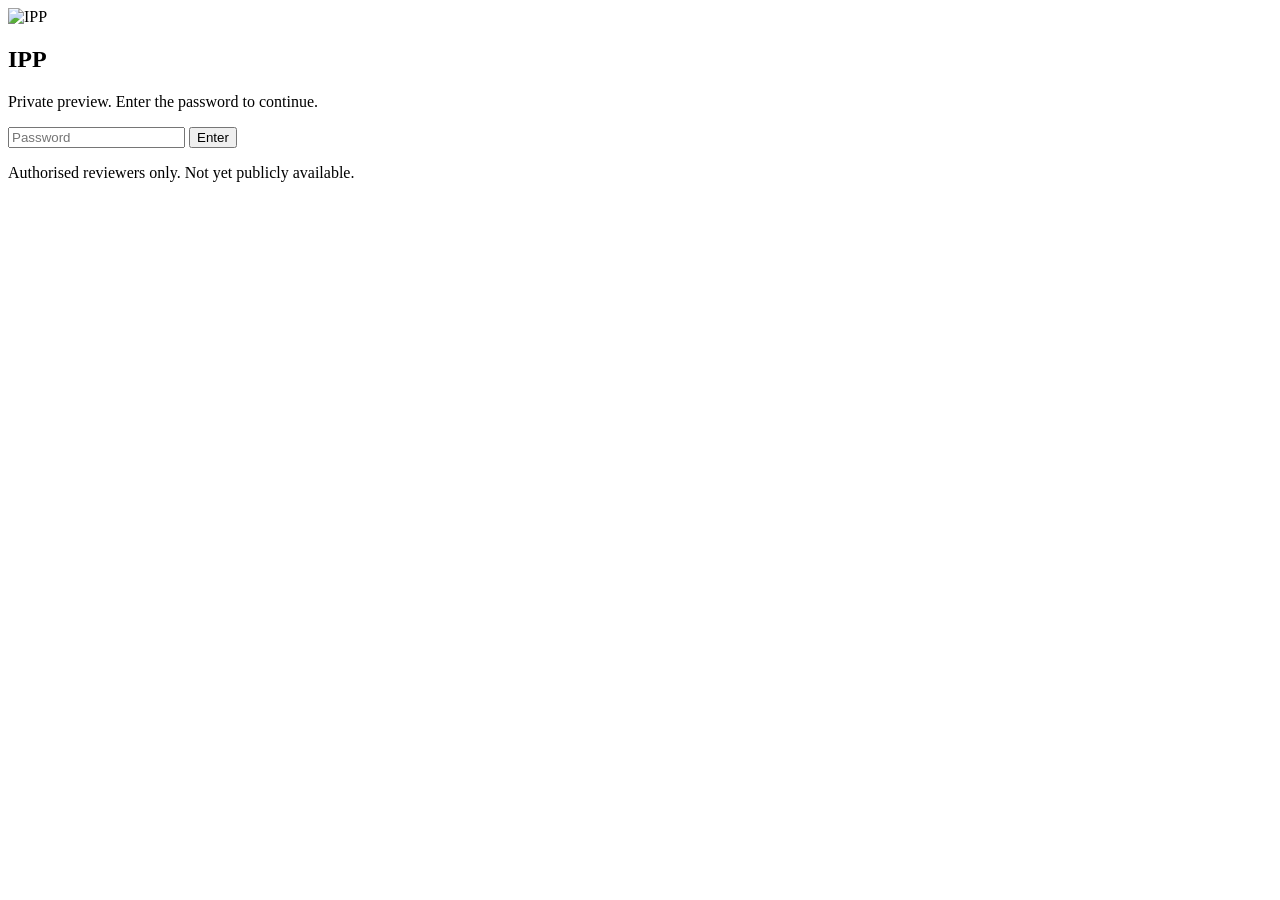
==== commit ae7839fb: "Exam structure changes" ====
--- a/index.html
+++ b/index.html
@@ -1,1432 +1,412 @@
 <!DOCTYPE html>
 <html lang="en">
 <head>
-<meta charset="UTF-8">
-<meta name="viewport" content="width=device-width, initial-scale=1.0">
-<title>Module Six | Project Management Learning and Professional Development</title>
-<meta name="description" content="Structured project management learning and professional development. Six modules, 75 topics, 385 practice questions. Build real competency, track your CPD, and develop a professional evidence base.">
-<meta name="keywords" content="project management course online, project management CPD, project management competency tracker, project management learning platform, professional development, IPP qualification">
-<meta name="robots" content="index, follow">
-<link rel="canonical" href="https://modulesix.co.uk/">
-
-<!-- Open Graph -->
-<meta property="og:type" content="website">
-<meta property="og:url" content="https://modulesix.co.uk/">
-<meta property="og:title" content="Module Six | Project Management Learning and Professional Development">
-<meta property="og:description" content="Structured project management learning and professional development. Two products, one platform: Activate for learning, Calibrate for competency tracking and CPD.">
-<meta property="og:image" content="https://modulesix.co.uk/og-image.png">
-<meta property="og:site_name" content="Module Six">
-
-<!-- Twitter card -->
-<meta name="twitter:card" content="summary_large_image">
-<meta name="twitter:title" content="Module Six | Project Management Learning and Professional Development">
-<meta name="twitter:description" content="Structured project management learning and professional development. Activate for structured learning, Calibrate for competency tracking and CPD.">
-<meta name="twitter:image" content="https://modulesix.co.uk/og-image.png">
-
-<!-- Structured data -->
-<script type="application/ld+json">
-{
-  "@context": "https://schema.org",
-  "@type": "Organization",
-  "name": "Module Six",
-  "url": "https://modulesix.co.uk",
-  "description": "Module Six builds project management professionals through structured learning and competency tracking. Activate delivers structured PM learning across 75 topics. Calibrate tracks competency and CPD.",
-  "sameAs": ["https://modulesix.co.uk"],
-  "hasOfferCatalog": {
-    "@type": "OfferCatalog",
-    "name": "Module Six Products",
-    "itemListElement": [
-      {
-        "@type": "Course",
-        "name": "Activate — Project Management Learning",
-        "description": "Structured project management learning platform. 6 modules, 75 topics, 385 practice questions, FCPM Practice Assessment, and readiness report.",
-        "provider": {"@type": "Organization", "name": "Module Six", "url": "https://modulesix.co.uk"},
-        "url": "https://activate.modulesix.co.uk",
-        "educationalLevel": "Foundation",
-        "teaches": "Project management fundamentals and professional practice",
-        "courseMode": "online",
-        "isAccessibleForFree": false,
-        "offers": {"@type": "Offer", "price": "14.99", "priceCurrency": "GBP"}
-      },
-      {
-        "@type": "SoftwareApplication",
-        "name": "Calibrate — Project Management Competency and CPD Tracker",
-        "description": "Competency tracking and CPD platform for project management professionals. Self-assessment against 8 competency areas and 41 elements. Evidence logging and reviewer endorsement.",
-        "provider": {"@type": "Organization", "name": "Module Six", "url": "https://modulesix.co.uk"},
-        "url": "https://calibrate.modulesix.co.uk",
-        "applicationCategory": "BusinessApplication",
-        "offers": {"@type": "Offer", "price": "0", "priceCurrency": "GBP", "description": "Free for year one"}
-      }
-    ]
-  }
-}
-</script>
-<!-- Design tokens: single source of truth for all Module Six surfaces -->
-<link rel="stylesheet" href="/tokens.css">
-<style>
-*,*::before,*::after{box-sizing:border-box;margin:0;padding:0}
-/* Marketing-specific aliases that map to platform tokens */
-:root{
-  --navy:        var(--ms6-navy);
-  --navy-mid:    var(--ms6-navy-mid);
-  --navy-light:  var(--ms6-navy-light);
-  --blue:        var(--ms6-blue);
-  --blue-mid:    var(--ms6-blue-mid);
-  --blue-bright: var(--ms6-blue-bright);
-}
-html{scroll-behavior:smooth}
-body{font-family:var(--font-sans);font-size:16px;line-height:1.65;color:var(--text);background:var(--white);-webkit-font-smoothing:antialiased}
-
-/* NAV */
-nav{position:fixed;top:0;left:0;right:0;z-index:100;padding:0 24px;height:64px;display:flex;align-items:center;justify-content:space-between;background:rgba(10,22,40,0.93);backdrop-filter:blur(12px);-webkit-backdrop-filter:blur(12px);border-bottom:1px solid rgba(255,255,255,0.06)}
-.nav-logo{display:flex;align-items:center;gap:10px;text-decoration:none}
-.nav-logo-img{width:32px;height:32px;display:flex;align-items:center;justify-content:center;flex-shrink:0}
-.nav-logo-img img{width:32px;height:32px;display:block;border-radius:50%}
-.nav-logo-text{font-size:17px;font-weight:400;color:var(--white);letter-spacing:-0.01em}
-.nav-logo-text span{font-weight:700;color:#4a9eff}
-.nav-right{display:flex;align-items:center;gap:16px}
-.nav-link{font-size:14px;color:rgba(255,255,255,0.75);text-decoration:none;transition:color .2s}
-.nav-link:hover{color:rgba(255,255,255,1)}
-.nav-cta{display:inline-flex;align-items:center;gap:8px;background:var(--blue);color:var(--white);text-decoration:none;font-size:14px;font-weight:500;padding:9px 20px;border-radius:var(--r-md);transition:background .2s,transform .15s}
-.nav-cta:hover{background:var(--blue-mid);transform:translateY(-1px)}
-.nav-cta-ghost{display:inline-flex;align-items:center;gap:8px;background:transparent;color:var(--white);text-decoration:none;font-size:14px;font-weight:500;padding:9px 20px;border-radius:var(--r-md);border:1.5px solid rgba(255,255,255,0.35);transition:border-color .2s,background .2s,transform .15s}
-.nav-cta-ghost:hover{border-color:rgba(255,255,255,0.7);background:rgba(255,255,255,0.06);transform:translateY(-1px)}
-.nav-signin{display:inline-flex;align-items:center;font-size:14px;font-weight:500;color:rgba(255,255,255,0.8);text-decoration:none;padding:9px 16px;border-radius:var(--r-md);border:1.5px solid rgba(255,255,255,0.25);transition:border-color .2s,color .2s,background .2s}
-.nav-signin:hover{border-color:rgba(255,255,255,0.6);color:white;background:rgba(255,255,255,0.06)}
-
-/* FOUNDER BANNER */
-.founder-banner{background:linear-gradient(135deg,var(--blue) 0%,var(--blue-mid) 100%);padding:11px 24px;text-align:center;position:relative;z-index:99;margin-top:64px}
-.founder-banner p{font-size:14px;color:white;font-weight:500;line-height:1.4}
-.founder-banner strong{font-weight:700}
-.founder-banner a{color:rgba(255,255,255,0.9);text-decoration:underline}
-.founder-counter{display:inline-flex;align-items:center;gap:6px;background:rgba(0,0,0,0.2);border-radius:100px;padding:2px 10px;margin-left:10px;font-size:12px;font-weight:600}
-
-/* HERO */
-.hero{background:var(--navy);display:flex;align-items:center;position:relative;overflow:hidden;padding:60px 24px 80px}
-.hero-bg{position:absolute;inset:0;pointer-events:none}
-.hb1{position:absolute;width:700px;height:700px;border-radius:50%;background:radial-gradient(circle,rgba(37,99,168,.16) 0%,transparent 70%);top:-150px;right:-150px}
-.hb2{position:absolute;width:500px;height:500px;border-radius:50%;background:radial-gradient(circle,rgba(29,158,117,.1) 0%,transparent 70%);bottom:0;left:-100px}
-.hb-grid{position:absolute;inset:0;background-image:linear-gradient(rgba(255,255,255,.025) 1px,transparent 1px),linear-gradient(90deg,rgba(255,255,255,.025) 1px,transparent 1px);background-size:60px 60px}
-.hero-inner{max-width:1100px;margin:0 auto;width:100%;display:grid;grid-template-columns:1fr 1fr;gap:80px;align-items:center;position:relative;z-index:1}
-.hero-badge{display:inline-flex;align-items:center;gap:8px;background:rgba(37,99,168,.2);border:1px solid rgba(74,158,255,.3);color:#90c4ff;font-size:13px;font-weight:500;padding:6px 14px;border-radius:100px;margin-bottom:28px;letter-spacing:.02em}
-.hero-dot{width:6px;height:6px;border-radius:50%;background:var(--blue-bright);animation:pulse 2s infinite}
-@keyframes pulse{0%,100%{opacity:1}50%{opacity:.4}}
-.hero h1{font-family:var(--font-display);font-size:clamp(36px,5vw,56px);font-weight:400;line-height:1.12;color:var(--white);margin-bottom:14px;letter-spacing:-.02em}
-.hero h1 em{font-style:italic;color:var(--blue-bright)}
-.hero-sub{font-size:17px;line-height:1.65;color:rgba(255,255,255,.75);margin-bottom:32px;font-weight:300}
-.hero-sub strong{color:rgba(255,255,255,.9);font-weight:500}
-
-/* Founder access box */
-.founder-box{background:rgba(37,99,168,.1);border:1.5px solid rgba(74,158,255,.3);border-radius:var(--r-lg);padding:22px 24px;margin-bottom:24px}
-.founder-box__label{font-size:12px;font-weight:600;letter-spacing:.1em;text-transform:uppercase;color:var(--blue-bright);margin-bottom:10px}
-.founder-box__headline{font-size:20px;font-weight:500;color:white;margin-bottom:6px;line-height:1.3}
-.founder-box__sub{font-size:14px;color:rgba(255,255,255,.65);line-height:1.55;margin-bottom:16px}
-.founder-code{display:flex;align-items:center;gap:10px;margin-bottom:14px}
-.founder-code__label{font-size:13px;color:rgba(255,255,255,.55)}
-.founder-code__value{background:rgba(0,0,0,.3);border:1px solid rgba(74,158,255,.4);border-radius:var(--r-sm);padding:6px 14px;font-family:monospace;font-size:15px;font-weight:700;color:var(--blue-bright);letter-spacing:.05em}
-.founder-btn{display:inline-flex;align-items:center;gap:8px;background:var(--blue);color:white;text-decoration:none;font-size:15px;font-weight:500;padding:13px 26px;border-radius:var(--r-md);transition:background .2s,transform .15s;border:none;cursor:pointer;font-family:var(--font-sans)}
-.founder-btn:hover{background:var(--blue-mid);transform:translateY(-1px)}
-.founder-note{font-size:12px;color:rgba(255,255,255,.4);margin-top:8px}
-
-.hero-actions-secondary{display:flex;align-items:center;gap:16px;margin-top:4px}
-
-/* TEAMS CALLOUT */
-.teams-callout{background:rgba(255,255,255,.05);border:1px solid rgba(255,255,255,.1);border-radius:var(--r-lg);padding:18px 22px;margin-top:16px;display:flex;align-items:center;justify-content:space-between;gap:20px}
-.teams-callout__text{}
-.teams-callout__label{font-size:11px;font-weight:600;letter-spacing:.09em;text-transform:uppercase;color:rgba(255,255,255,.35);margin-bottom:5px}
-.teams-callout__headline{font-size:15px;font-weight:500;color:rgba(255,255,255,.8);margin-bottom:3px;line-height:1.35}
-.teams-callout__sub{font-size:13px;color:rgba(255,255,255,.45);line-height:1.5}
-.teams-callout__btn{display:inline-flex;align-items:center;gap:7px;background:transparent;color:var(--white);text-decoration:none;font-size:13px;font-weight:500;padding:9px 18px;border-radius:var(--r-md);border:1.5px solid rgba(255,255,255,.3);transition:border-color .2s,background .2s;white-space:nowrap;flex-shrink:0}
-.teams-callout__btn:hover{border-color:rgba(255,255,255,.65);background:rgba(255,255,255,.06)}
-.btn-ghost-light{display:inline-flex;align-items:center;gap:6px;color:rgba(255,255,255,.55);text-decoration:none;font-size:14px;padding:8px 0;transition:color .2s}
-.btn-ghost-light:hover{color:rgba(255,255,255,.85)}
-.hero-stats{display:flex;gap:28px;margin-top:40px;padding-top:32px;border-top:1px solid rgba(255,255,255,.08)}
-.hs-num{font-family:var(--font-display);font-size:30px;color:var(--white);line-height:1;margin-bottom:4px}
-.hs-label{font-size:13px;color:rgba(255,255,255,.45)}
-
-/* PHONE */
-.hero-visual{display:flex;justify-content:center;align-items:center}
-.phone-frame{width:280px;background:#1a2540;border-radius:36px;border:1.5px solid rgba(255,255,255,.1);overflow:hidden;box-shadow:0 40px 80px rgba(0,0,0,.5),0 0 0 1px rgba(255,255,255,.04) inset;animation:float 4s ease-in-out infinite}
-@keyframes float{0%,100%{transform:translateY(0)}50%{transform:translateY(-10px)}}
-.phone-notch{height:28px;background:#111d35;display:flex;align-items:center;justify-content:center}
-.phone-notch-bar{width:80px;height:5px;background:rgba(255,255,255,.12);border-radius:100px}
-.phone-screen{padding:16px;background:#f7f9fc}
-.ph{display:flex;align-items:center;gap:8px;margin-bottom:14px;padding-bottom:12px;border-bottom:1px solid #e8ecf2}
-.ph-brand{font-size:13px;font-weight:500;color:var(--ms6-navy)}
-.ph-brand span{font-weight:400}
-.ph-headline{font-size:13px;font-weight:600;color:var(--ms6-navy);margin-bottom:4px;line-height:1.3}
-.ph-sub{font-size:11px;color:#8896ab;margin-bottom:12px;line-height:1.4}
-.ph-btn{background:var(--blue);color:white;font-size:11px;font-weight:600;padding:10px 14px;border-radius:8px;text-align:center;margin-bottom:12px}
-.ph-stats{display:grid;grid-template-columns:1fr 1fr 1fr;gap:5px;margin-bottom:12px}
-.ph-stat{background:white;border:1px solid #e8ecf2;border-radius:7px;padding:7px 5px;text-align:center}
-.ph-sn{font-size:13px;font-weight:600;color:var(--ms6-navy);line-height:1}
-.ph-sl{font-size:9px;color:#8896ab;margin-top:2px}
-.ph-lbl{font-size:9px;font-weight:600;color:#8896ab;letter-spacing:.08em;text-transform:uppercase;margin-bottom:7px}
-.ph-mod{background:white;border:1px solid #e8ecf2;border-radius:7px;padding:9px 11px;margin-bottom:5px;display:flex;align-items:center;justify-content:space-between}
-.ph-mod-tag{font-size:9px;color:#8896ab;margin-bottom:2px}
-.ph-mod-name{font-size:11px;font-weight:600;color:var(--ms6-navy);line-height:1.3}
-.ph-mod-prog{font-size:9px;color:#8896ab;margin-top:2px}
-.ph-bar{height:3px;background:#e8ecf2;border-radius:100px;margin-top:6px;overflow:hidden}
-.ph-fill{height:100%;background:linear-gradient(90deg,var(--blue),var(--teal));border-radius:100px}
-.ph-lock{color:#8896ab;font-size:9px;display:flex;align-items:center;gap:3px}
-
-/* SHARED */
-section{padding:96px 24px}
-.si{max-width:1100px;margin:0 auto}
-.s-label{font-size:12px;font-weight:600;letter-spacing:.1em;text-transform:uppercase;color:var(--blue);margin-bottom:16px}
-.s-heading{font-family:var(--font-display);font-size:clamp(30px,4vw,42px);font-weight:400;line-height:1.15;color:var(--text);letter-spacing:-.02em;margin-bottom:20px}
-.s-heading em{font-style:italic;color:var(--blue)}
-.s-body{font-size:17px;line-height:1.7;color:var(--text-2)}
-.s-body p+p{margin-top:16px}
-
-/* POSITIONING SECTION */
-.s-positioning{background:var(--navy);position:relative;overflow:hidden;padding:80px 24px}
-.pos-bg{position:absolute;inset:0;background-image:linear-gradient(rgba(255,255,255,.02) 1px,transparent 1px),linear-gradient(90deg,rgba(255,255,255,.02) 1px,transparent 1px);background-size:60px 60px;pointer-events:none}
-.pos-glow{position:absolute;width:600px;height:600px;border-radius:50%;background:radial-gradient(circle,rgba(29,158,117,.1) 0%,transparent 70%);top:-100px;right:-100px;pointer-events:none}
-.pos-grid{display:grid;grid-template-columns:1fr 1fr;gap:72px;align-items:center;position:relative;z-index:1}
-.pos-heading{font-family:var(--font-display);font-size:clamp(28px,4vw,40px);font-weight:400;color:var(--white);letter-spacing:-.02em;margin-bottom:16px;line-height:1.15}
-.pos-heading em{font-style:italic;color:var(--blue-bright)}
-.pos-body{font-size:16px;color:rgba(255,255,255,.65);line-height:1.75}
-.pos-body p+p{margin-top:14px}
-.pos-pillars{display:flex;flex-direction:column;gap:16px}
-.pos-pillar{background:rgba(255,255,255,.04);border:1px solid rgba(255,255,255,.08);border-radius:var(--r-lg);padding:22px 24px}
-.pos-pillar.accent{background:rgba(37,99,168,.12);border-color:rgba(74,158,255,.25)}
-.pos-pillar__label{font-size:11px;font-weight:600;letter-spacing:.1em;text-transform:uppercase;color:rgba(255,255,255,.3);margin-bottom:8px}
-.pos-pillar.accent .pos-pillar__label{color:var(--blue-bright)}
-.pos-pillar__title{font-size:16px;font-weight:500;color:rgba(255,255,255,.85);margin-bottom:5px}
-.pos-pillar__body{font-size:14px;color:rgba(255,255,255,.5);line-height:1.6}
-.pos-pillar.accent .pos-pillar__body{color:rgba(255,255,255,.65)}
-
-/* PROBLEM */
-.s-problem{background:var(--off-white);border-top:1px solid var(--grey-100);border-bottom:1px solid var(--grey-100)}
-.problem-grid{display:grid;grid-template-columns:1fr 1fr;gap:80px;align-items:center}
-.pq{background:var(--navy);border-radius:var(--r-xl);padding:48px;position:relative;overflow:hidden}
-.pq::before{content:'';position:absolute;top:-40px;right:-40px;width:200px;height:200px;border-radius:50%;background:radial-gradient(circle,rgba(37,99,168,.2) 0%,transparent 70%)}
-.pq-mark{font-family:var(--font-display);font-size:80px;line-height:.8;color:var(--blue);opacity:.4;margin-bottom:20px;display:block}
-.pq-text{font-family:var(--font-display);font-size:22px;font-style:italic;color:rgba(255,255,255,.85);line-height:1.5;position:relative;z-index:1}
-.pq-attr{font-size:13px;color:rgba(255,255,255,.3);margin-top:24px;font-family:var(--font-sans);position:relative;z-index:1}
-
-/* WHAT IS */
-.what-grid{display:grid;grid-template-columns:1fr 1fr;gap:64px;align-items:center;margin-top:64px}
-.what-visual{background:var(--navy);border-radius:var(--r-xl);padding:40px;position:relative;overflow:hidden}
-.wv-bg{position:absolute;inset:0;background-image:linear-gradient(rgba(255,255,255,.03) 1px,transparent 1px),linear-gradient(90deg,rgba(255,255,255,.03) 1px,transparent 1px);background-size:30px 30px}
-.mod-list{position:relative;z-index:1;display:flex;flex-direction:column;gap:9px}
-.mod-item{background:rgba(255,255,255,.05);border:1px solid rgba(255,255,255,.07);border-radius:var(--r-md);padding:13px 16px;display:flex;align-items:center;gap:13px}
-.mod-item.active{background:rgba(37,99,168,.2);border-color:rgba(74,158,255,.3)}
-.mod-n{width:26px;height:26px;border-radius:50%;background:rgba(255,255,255,.06);display:flex;align-items:center;justify-content:center;font-size:12px;font-weight:600;color:rgba(255,255,255,.35);flex-shrink:0}
-.mod-item.active .mod-n{background:var(--blue);color:white}
-.mod-name{font-size:13px;font-weight:500;color:rgba(255,255,255,.6);flex:1}
-.mod-item.active .mod-name{color:rgba(255,255,255,.9)}
-.mod-c{font-size:12px;color:rgba(255,255,255,.2)}
-.mod-item.active .mod-c{color:rgba(255,255,255,.45)}
-
-/* FEATURES */
-.s-features{background:var(--off-white)}
-.feat-grid{display:grid;grid-template-columns:repeat(auto-fit,minmax(300px,1fr));gap:22px;margin-top:56px}
-.fc{background:var(--white);border:1px solid var(--grey-200);border-radius:var(--r-lg);padding:30px;transition:border-color .2s,transform .2s,box-shadow .2s}
-.fc:hover{border-color:var(--blue);transform:translateY(-3px);box-shadow:0 12px 40px rgba(37,99,168,.1)}
-.fc-icon{width:44px;height:44px;border-radius:var(--r-md);background:#e8f2ff;display:flex;align-items:center;justify-content:center;margin-bottom:18px;color:var(--blue)}
-.fc h3{font-size:17px;font-weight:600;color:var(--text);margin-bottom:9px;line-height:1.3}
-.fc p{font-size:15px;line-height:1.65;color:var(--text-2)}
-.fc-stat{display:inline-block;font-family:var(--font-display);font-size:28px;color:var(--blue);font-style:italic;margin-bottom:5px}
-
-/* MODES SECTION */
-.s-modes{background:var(--navy-mid);position:relative;overflow:hidden}
-.modes-bg{position:absolute;inset:0;background-image:linear-gradient(rgba(255,255,255,.025) 1px,transparent 1px),linear-gradient(90deg,rgba(255,255,255,.025) 1px,transparent 1px);background-size:50px 50px;pointer-events:none}
-.modes-glow{position:absolute;width:500px;height:500px;border-radius:50%;background:radial-gradient(circle,rgba(29,158,117,.08) 0%,transparent 70%);bottom:-100px;right:-100px;pointer-events:none}
-.modes-heading{font-family:var(--font-display);font-size:clamp(28px,4vw,38px);font-weight:400;color:var(--white);letter-spacing:-.02em;margin-bottom:14px}
-.modes-sub{font-size:17px;color:rgba(255,255,255,.62);max-width:540px;line-height:1.6;margin-bottom:56px}
-.modes-grid{display:grid;grid-template-columns:1fr 1fr;gap:24px;position:relative;z-index:1}
-.mode-card{border-radius:var(--r-xl);padding:40px;border:1px solid rgba(255,255,255,.08);background:rgba(255,255,255,.04);position:relative;overflow:hidden}
-.mode-card.teal-accent{border-color:rgba(93,202,165,.2);background:rgba(29,158,117,.07)}
-.mode-card-label{font-size:12px;font-weight:600;letter-spacing:.1em;text-transform:uppercase;color:rgba(255,255,255,.3);margin-bottom:20px}
-.mode-card.teal-accent .mode-card-label{color:var(--teal-light)}
-.mode-card-icon{width:48px;height:48px;border-radius:var(--r-md);display:flex;align-items:center;justify-content:center;margin-bottom:20px;background:rgba(255,255,255,.06)}
-.mode-card.teal-accent .mode-card-icon{background:rgba(29,158,117,.15)}
-.mode-card h3{font-family:var(--font-display);font-size:26px;font-weight:400;color:var(--white);margin-bottom:14px;line-height:1.2;letter-spacing:-.01em}
-.mode-card p{font-size:15px;color:rgba(255,255,255,.65);line-height:1.7;margin-bottom:24px}
-.mode-traits{list-style:none;display:flex;flex-direction:column;gap:10px}
-.mode-traits li{display:flex;align-items:flex-start;gap:10px;font-size:14px;color:rgba(255,255,255,.7);line-height:1.5}
-.mode-traits li svg{flex-shrink:0;margin-top:2px}
-.mode-card.teal-accent .mode-traits li{color:rgba(255,255,255,.9)}
-.modes-note{text-align:center;font-size:14px;color:rgba(255,255,255,.25);margin-top:32px;position:relative;z-index:1;line-height:1.6}
-.modes-note strong{color:rgba(255,255,255,.4)}
-
-/* SHOWCASE */
-.showcase{background:var(--navy);position:relative;overflow:hidden}
-.sc-bg{position:absolute;inset:0;background-image:linear-gradient(rgba(255,255,255,.02) 1px,transparent 1px),linear-gradient(90deg,rgba(255,255,255,.02) 1px,transparent 1px);background-size:50px 50px;pointer-events:none}
-.sc-glow{position:absolute;width:800px;height:800px;border-radius:50%;background:radial-gradient(circle,rgba(37,99,168,.1) 0%,transparent 65%);top:-200px;right:-200px;pointer-events:none}
-.sc-heading{font-family:var(--font-display);font-size:clamp(28px,4vw,40px);font-weight:400;color:var(--white);letter-spacing:-.02em;margin-bottom:14px}
-.sc-sub{font-size:17px;color:rgba(255,255,255,.62);max-width:520px;line-height:1.6;margin-bottom:72px}
-.sc-items{display:flex;flex-direction:column;gap:80px;position:relative;z-index:1}
-.sc-item{display:grid;grid-template-columns:1fr 1fr;gap:72px;align-items:center}
-.sc-item.rev{direction:rtl}
-.sc-item.rev>*{direction:ltr}
-.sc-tag{display:inline-block;font-size:11px;font-weight:600;letter-spacing:.1em;text-transform:uppercase;color:var(--teal-light);margin-bottom:14px;padding:4px 12px;background:rgba(29,158,117,.12);border:1px solid rgba(93,202,165,.2);border-radius:100px}
-.sc-title{font-family:var(--font-display);font-size:clamp(22px,3vw,30px);font-weight:400;color:var(--white);line-height:1.2;letter-spacing:-.02em;margin-bottom:14px}
-.sc-body{font-size:16px;color:rgba(255,255,255,.65);line-height:1.7}
-.sc-vis{background:rgba(255,255,255,.04);border:1px solid rgba(255,255,255,.08);border-radius:var(--r-xl);padding:28px;overflow:hidden}
-
-/* Flashcard */
-.fc-stack{position:relative;height:195px}
-.fc-back2{position:absolute;top:14px;left:14px;right:-14px;height:155px;background:rgba(255,255,255,.03);border:1px solid rgba(255,255,255,.06);border-radius:12px;transform:rotate(2deg)}
-.fc-back1{position:absolute;top:7px;left:7px;right:-7px;height:160px;background:rgba(255,255,255,.05);border:1px solid rgba(255,255,255,.08);border-radius:12px;transform:rotate(1deg)}
-.fc-front{position:absolute;top:0;left:0;right:0;z-index:3;background:rgba(255,255,255,.07);border:1px solid rgba(255,255,255,.12);border-radius:12px;padding:22px}
-.fc-q{font-size:11px;color:rgba(255,255,255,.35);text-transform:uppercase;letter-spacing:.06em;margin-bottom:9px}
-.fc-t{font-size:14px;color:rgba(255,255,255,.85);line-height:1.55;font-weight:500}
-.fc-prog{display:flex;align-items:center;gap:10px;margin-top:18px}
-.fc-prog-track{flex:1;height:4px;background:rgba(255,255,255,.08);border-radius:100px;overflow:hidden}
-.fc-prog-fill{height:100%;background:linear-gradient(90deg,var(--blue),var(--blue-bright));border-radius:100px;width:68%}
-.fc-prog-lbl{font-size:11px;color:rgba(255,255,255,.3)}
-
-/* Mock exam */
-.exam-card{background:rgba(255,255,255,.05);border:1px solid rgba(255,255,255,.09);border-radius:var(--r-lg);padding:22px}
-.exam-hdr{display:flex;justify-content:space-between;align-items:center;margin-bottom:18px}
-.exam-title{font-size:13px;font-weight:600;color:rgba(255,255,255,.7)}
-.exam-timer{display:flex;align-items:center;gap:5px;font-size:13px;font-weight:600;color:#f59e0b}
-.exam-q{font-size:13px;color:rgba(255,255,255,.65);line-height:1.6;margin-bottom:14px}
-.exam-opts{display:flex;flex-direction:column;gap:7px}
-.exam-opt{background:rgba(255,255,255,.04);border:1px solid rgba(255,255,255,.07);border-radius:var(--r-sm);padding:9px 13px;font-size:12px;color:rgba(255,255,255,.5);display:flex;align-items:center;gap:9px}
-.exam-opt.sel{background:rgba(37,99,168,.15);border-color:rgba(74,158,255,.35);color:rgba(255,255,255,.9)}
-.exam-letter{width:20px;height:20px;border-radius:4px;background:rgba(255,255,255,.07);display:flex;align-items:center;justify-content:center;font-size:10px;font-weight:600;color:rgba(255,255,255,.35);flex-shrink:0}
-.exam-opt.sel .exam-letter{background:var(--blue);color:white}
-.exam-prog{display:flex;align-items:center;gap:9px;margin-top:16px}
-.exam-prog-bar{flex:1;height:4px;background:rgba(255,255,255,.06);border-radius:100px;overflow:hidden}
-.exam-prog-fill{height:100%;background:linear-gradient(90deg,var(--blue),var(--blue-bright));border-radius:100px;width:43%}
-.exam-prog-lbl{font-size:11px;color:rgba(255,255,255,.3)}
-
-/* Readiness */
-.rc-card{background:rgba(255,255,255,.04);border:1px solid rgba(255,255,255,.08);border-radius:var(--r-lg);padding:22px}
-.rc-top{display:flex;align-items:center;justify-content:space-between;margin-bottom:20px;gap:16px}
-.rc-score{font-family:var(--font-display);font-size:50px;color:var(--teal-light);line-height:1}
-.rc-score-lbl{font-size:11px;color:rgba(255,255,255,.3);margin-top:2px}
-.rc-verdict{background:rgba(29,158,117,.12);border:1px solid rgba(93,202,165,.2);border-radius:var(--r-md);padding:11px 14px;text-align:center;flex:1}
-.rc-verdict-t{font-size:13px;color:var(--teal-light);font-weight:500}
-.rc-verdict-s{font-size:11px;color:rgba(255,255,255,.3);margin-top:2px}
-.rc-bars{display:flex;flex-direction:column;gap:11px}
-.rc-row{display:flex;flex-direction:column;gap:4px}
-.rc-rh{display:flex;justify-content:space-between}
-.rc-rn{font-size:12px;color:rgba(255,255,255,.55)}
-.rc-rs{font-size:12px}
-.rc-rs.g{color:var(--teal-light)}.rc-rs.w{color:#f59e0b}.rc-rs.l{color:#f87171}
-.rc-track{height:5px;background:rgba(255,255,255,.06);border-radius:100px;overflow:hidden}
-.rc-fill{height:100%;border-radius:100px}
-.rc-fill.g{background:linear-gradient(90deg,var(--teal),var(--teal-light))}
-.rc-fill.w{background:linear-gradient(90deg,#d97706,#f59e0b)}
-.rc-fill.l{background:linear-gradient(90deg,#dc2626,#f87171)}
-
-/* Weak areas */
-.weak-card{background:rgba(255,255,255,.04);border:1px solid rgba(255,255,255,.08);border-radius:var(--r-lg);padding:22px}
-.weak-hdr{font-size:11px;font-weight:600;letter-spacing:.08em;text-transform:uppercase;color:rgba(255,255,255,.28);margin-bottom:14px}
-.weak-t{display:flex;align-items:center;gap:11px;padding:11px 13px;background:rgba(255,255,255,.04);border:1px solid rgba(255,255,255,.06);border-radius:var(--r-md);margin-bottom:7px}
-.weak-t.flag{background:rgba(245,158,11,.08);border-color:rgba(245,158,11,.2)}
-.weak-dot{width:7px;height:7px;border-radius:50%;background:rgba(255,255,255,.12);flex-shrink:0}
-.weak-t.flag .weak-dot{background:#f59e0b}
-.weak-tn{font-size:13px;color:rgba(255,255,255,.55);flex:1}
-.weak-t.flag .weak-tn{color:rgba(255,255,255,.85)}
-.weak-ts{font-size:12px;color:rgba(255,255,255,.28)}
-.weak-t.flag .weak-ts{color:#f59e0b}
-.weak-action{background:rgba(37,99,168,.14);border:1px solid rgba(74,158,255,.18);border-radius:var(--r-md);padding:13px 15px;margin-top:14px;display:flex;align-items:center;gap:10px}
-.weak-action-icon{width:26px;height:26px;border-radius:50%;background:var(--blue);display:flex;align-items:center;justify-content:center;flex-shrink:0}
-.weak-action-text{font-size:12px;color:rgba(255,255,255,.65);line-height:1.5}
-.weak-action-text strong{display:block;font-size:13px;color:rgba(255,255,255,.8);font-weight:500;margin-bottom:1px}
-
-/* HOW IT WORKS */
-.steps-intro{font-size:18px;color:var(--text-2);line-height:1.6;max-width:560px;margin-bottom:64px}
-.steps-layout{display:grid;grid-template-columns:1fr 1fr;gap:80px;align-items:start}
-.steps-list{display:flex;flex-direction:column}
-.step-item{display:flex;gap:24px;padding-bottom:38px;position:relative}
-.step-item:not(:last-child)::after{content:'';position:absolute;left:17px;top:42px;bottom:0;width:1px;background:var(--grey-200)}
-.step-n{flex-shrink:0;width:34px;height:34px;border-radius:50%;background:var(--blue);display:flex;align-items:center;justify-content:center;color:white;font-size:14px;font-weight:600;position:relative;z-index:1}
-.step-c h3{font-size:18px;font-weight:600;color:var(--text);margin-bottom:7px;padding-top:4px}
-.step-c p{font-size:15px;line-height:1.65;color:var(--text-2)}
-.steps-vis{background:var(--navy);border-radius:var(--r-xl);padding:36px;position:sticky;top:96px;overflow:hidden}
-.sv-bg{position:absolute;inset:0;background:radial-gradient(ellipse at 70% 20%,rgba(37,99,168,.15) 0%,transparent 60%)}
-.sv-lbl{font-size:11px;font-weight:600;letter-spacing:.08em;text-transform:uppercase;color:rgba(255,255,255,.28);margin-bottom:18px;position:relative;z-index:1}
-.sv-topics{position:relative;z-index:1}
-.sv-t{margin-bottom:13px}
-.sv-th{display:flex;justify-content:space-between;align-items:center;margin-bottom:5px}
-.sv-tn{font-size:13px;color:rgba(255,255,255,.65);font-weight:500}
-.sv-ts{font-size:12px}
-.sv-ts.g{color:var(--teal-light)}.sv-ts.w{color:#f59e0b}
-.sv-track{height:5px;background:rgba(255,255,255,.06);border-radius:100px;overflow:hidden}
-.sv-fill{height:100%;border-radius:100px}
-.sv-fill.g{background:linear-gradient(90deg,var(--teal),var(--teal-light))}
-.sv-fill.w{background:linear-gradient(90deg,#d97706,#f59e0b)}
-.sv-rbox{background:rgba(29,158,117,.12);border:1px solid rgba(93,202,165,.25);border-radius:var(--r-md);padding:16px;margin-top:22px;display:flex;align-items:center;gap:13px;position:relative;z-index:1}
-.sv-rs{font-family:var(--font-display);font-size:32px;color:var(--teal-light);line-height:1;flex-shrink:0}
-.sv-rl{font-size:13px;color:rgba(255,255,255,.55);line-height:1.4}
-.sv-rl strong{display:block;font-size:13px;color:var(--teal-light);font-weight:500;margin-bottom:2px}
-
-/* PRICING */
-.s-pricing{background:var(--navy);position:relative;overflow:hidden}
-.pr-bg{position:absolute;inset:0;background-image:linear-gradient(rgba(255,255,255,.02) 1px,transparent 1px),linear-gradient(90deg,rgba(255,255,255,.02) 1px,transparent 1px);background-size:60px 60px;pointer-events:none}
-.pr-glow{position:absolute;width:600px;height:600px;border-radius:50%;background:radial-gradient(circle,rgba(37,99,168,.15) 0%,transparent 70%);top:-200px;left:50%;transform:translateX(-50%);pointer-events:none}
-.pr-heading{font-family:var(--font-display);font-size:clamp(30px,4vw,42px);font-weight:400;color:var(--white);letter-spacing:-.02em;margin-bottom:14px;text-align:center}
-.pr-sub{font-size:17px;color:rgba(255,255,255,.62);text-align:center;max-width:520px;margin:0 auto 56px;line-height:1.6}
-.pr-cards{display:grid;grid-template-columns:1fr 1fr 1fr;gap:20px;max-width:960px;margin:0 auto;position:relative;z-index:1}
-
-/* Founder card */
-.pr-card-founder{border-radius:var(--r-xl);padding:36px 30px;border:2px solid rgba(74,158,255,.3);background:rgba(37,99,168,.1);display:flex;flex-direction:column;position:relative}
-.pr-card-founder::before{content:'Free for first 1,000 learners';position:absolute;top:-13px;left:50%;transform:translateX(-50%);background:var(--blue);color:white;font-size:11px;font-weight:600;letter-spacing:.06em;padding:4px 14px;border-radius:100px;white-space:nowrap}
-.pr-card{border-radius:var(--r-xl);padding:36px 30px;border:1px solid rgba(255,255,255,.08);background:rgba(255,255,255,.04);display:flex;flex-direction:column}
-.pr-card.featured{background:rgba(37,99,168,.14);border-color:rgba(74,158,255,.3);position:relative}
-.pr-card.featured::before{content:'Most popular';position:absolute;top:-13px;left:50%;transform:translateX(-50%);background:var(--blue);color:white;font-size:11px;font-weight:600;letter-spacing:.06em;padding:4px 14px;border-radius:100px;white-space:nowrap}
-.pr-lbl{font-size:12px;font-weight:600;letter-spacing:.1em;text-transform:uppercase;color:rgba(255,255,255,.3);margin-bottom:16px}
-.pr-card-founder .pr-lbl{color:#90c4ff}
-.pr-card.featured .pr-lbl{color:#90c4ff}
-.pr-amount{font-family:var(--font-display);font-size:44px;color:var(--white);line-height:1;margin-bottom:5px}
-.pr-amount-free{font-family:var(--font-display);font-size:44px;color:var(--blue-bright);line-height:1;margin-bottom:5px}
-.pr-note{font-size:13px;color:rgba(255,255,255,.28);margin-bottom:22px}
-.pr-card-founder .pr-note{color:rgba(74,158,255,.5)}
-.pr-div{height:1px;background:rgba(255,255,255,.06);margin-bottom:20px}
-.pr-feats{list-style:none;display:flex;flex-direction:column;gap:10px;margin-bottom:26px;flex:1}
-.pr-feats li{display:flex;align-items:flex-start;gap:9px;font-size:13px;color:rgba(255,255,255,.65);line-height:1.5}
-.pr-feats li svg{flex-shrink:0;margin-top:2px}
-.pr-card-founder .pr-feats li{color:rgba(255,255,255,.8)}
-.pr-card.featured .pr-feats li{color:rgba(255,255,255,.8)}
-.pr-btn{display:block;text-align:center;text-decoration:none;font-size:14px;font-weight:500;padding:12px 20px;border-radius:var(--r-md);transition:all .2s;margin-top:auto}
-.pr-ghost{background:transparent;border:1px solid rgba(255,255,255,.12);color:rgba(255,255,255,.45)}
-.pr-ghost:hover{border-color:rgba(255,255,255,.28);color:var(--white)}
-.pr-mid{background:rgba(255,255,255,.07);border:1px solid rgba(255,255,255,.11);color:rgba(255,255,255,.7)}
-.pr-mid:hover{background:rgba(255,255,255,.12);color:var(--white)}
-.pr-main{background:var(--blue);color:var(--white);box-shadow:0 4px 20px rgba(37,99,168,.4)}
-.pr-main:hover{background:var(--blue-mid);transform:translateY(-1px);box-shadow:0 8px 28px rgba(37,99,168,.5)}
-.pr-founder-btn{background:var(--blue);color:white;border:none;cursor:pointer;font-family:var(--font-sans);box-shadow:0 4px 20px rgba(37,99,168,.4)}
-.pr-founder-btn:hover{background:var(--blue-mid);transform:translateY(-1px)}
-
-/* Promo code input */
-.promo-input-wrap{margin-top:10px}
-.promo-toggle{font-size:13px;color:rgba(255,255,255,.4);cursor:pointer;text-decoration:underline;text-underline-offset:3px;background:none;border:none;font-family:var(--font-sans);padding:0}
-.promo-toggle:hover{color:rgba(255,255,255,.7)}
-.promo-field{display:none;margin-top:10px;display:flex;gap:8px;align-items:center}
-.promo-field.hidden{display:none}
-.promo-input{flex:1;background:rgba(255,255,255,.07);border:1px solid rgba(93,202,165,.3);border-radius:var(--r-sm);padding:10px 14px;font-size:14px;color:white;font-family:var(--font-sans);outline:none;transition:border-color .2s}
-.promo-input:focus{border-color:var(--blue-bright);background:rgba(255,255,255,.1)}
-.promo-input::placeholder{color:rgba(255,255,255,.3)}
-.promo-apply{background:var(--blue);color:white;border:none;border-radius:var(--r-sm);padding:10px 16px;font-size:13px;font-weight:600;cursor:pointer;font-family:var(--font-sans);transition:background .2s;white-space:nowrap}
-.promo-apply:hover{background:var(--blue-mid)}
-.promo-msg{font-size:13px;margin-top:8px;display:none}
-.promo-msg.success{color:var(--blue-bright)}
-.promo-msg.error{color:#f87171}
-
-.pr-context{text-align:center;font-size:14px;color:rgba(255,255,255,.28);margin-top:36px;max-width:560px;margin-left:auto;margin-right:auto;line-height:1.6;position:relative;z-index:1}
-.pr-context strong{color:rgba(255,255,255,.45)}
-
-/* PRICING TABS */
-.pr-tabs{display:flex;gap:4px;background:rgba(255,255,255,.06);border:1px solid rgba(255,255,255,.08);border-radius:var(--r-lg);padding:4px;margin:0 auto 52px;width:fit-content;position:relative;z-index:1}
-.pr-tab{font-size:14px;font-weight:500;color:rgba(255,255,255,.45);background:transparent;border:none;padding:9px 24px;border-radius:var(--r-md);cursor:pointer;font-family:var(--font-sans);transition:all .2s;white-space:nowrap}
-.pr-tab.active{background:rgba(255,255,255,.1);color:rgba(255,255,255,.9);box-shadow:0 1px 4px rgba(0,0,0,.2)}
-.pr-tab:hover:not(.active){color:rgba(255,255,255,.7)}
-.pr-panel{display:none;position:relative;z-index:1}
-.pr-panel.active{display:block}
-.pr-individual{display:grid;grid-template-columns:1fr 1fr;gap:28px;max-width:860px;margin:0 auto}
-.pr-product-block{display:flex;flex-direction:column;gap:14px}
-.pr-product-heading{display:flex;align-items:center;gap:8px;margin-bottom:4px;padding-bottom:14px;border-bottom:1px solid rgba(255,255,255,.07)}
-.pr-product-heading-text{font-size:12px;font-weight:600;letter-spacing:.08em;text-transform:uppercase;color:rgba(255,255,255,.4)}
-.pr-product-heading-dot{width:6px;height:6px;border-radius:50%;flex-shrink:0}
-.pr-product-heading-dot.blue{background:var(--blue-bright)}
-.pr-product-heading-dot.teal{background:var(--teal-light)}
-.pr-card-sm{border-radius:var(--r-xl);padding:26px 28px;border:1px solid rgba(255,255,255,.08);background:rgba(255,255,255,.04);display:flex;flex-direction:column}
-.pr-card-sm.featured-blue{background:rgba(37,99,168,.14);border-color:rgba(74,158,255,.3)}
-.pr-card-sm.featured-teal{background:rgba(29,158,117,.1);border-color:rgba(29,158,117,.25)}
-.pr-card-sm.founder-sm{border:2px solid rgba(74,158,255,.28);background:rgba(37,99,168,.1)}
-.pr-card-sm-lbl{font-size:11px;font-weight:600;letter-spacing:.09em;text-transform:uppercase;color:rgba(255,255,255,.3);margin-bottom:10px}
-.pr-card-sm.featured-blue .pr-card-sm-lbl,.pr-card-sm.founder-sm .pr-card-sm-lbl{color:#90c4ff}
-.pr-card-sm.featured-teal .pr-card-sm-lbl{color:var(--teal-light)}
-.pr-card-sm-amount{font-family:var(--font-display);font-size:34px;color:var(--white);line-height:1;margin-bottom:3px}
-.pr-card-sm.founder-sm .pr-card-sm-amount{color:var(--blue-bright)}
-.pr-card-sm.featured-teal .pr-card-sm-amount{color:var(--teal-light)}
-.pr-card-sm-note{font-size:12px;color:rgba(255,255,255,.28);margin-bottom:14px;line-height:1.5}
-.pr-card-sm.featured-blue .pr-card-sm-note,.pr-card-sm.founder-sm .pr-card-sm-note{color:rgba(74,158,255,.5)}
-.pr-card-sm.featured-teal .pr-card-sm-note{color:rgba(93,202,165,.5)}
-.pr-card-sm .pr-div{height:1px;background:rgba(255,255,255,.06);margin-bottom:14px}
-.pr-card-sm .pr-feats{margin-bottom:18px;flex:1}
-.pr-card-sm .pr-feats li{font-size:12px;color:rgba(255,255,255,.5);gap:8px}
-.pr-card-sm.featured-blue .pr-feats li,.pr-card-sm.founder-sm .pr-feats li,.pr-card-sm.featured-teal .pr-feats li{color:rgba(255,255,255,.75)}
-.pr-card-sm .pr-btn{font-size:13px;padding:10px 16px;margin-top:auto}
-.pr-btn-teal{background:var(--teal);color:white;border:none;cursor:pointer;font-family:var(--font-sans)}
-.pr-btn-teal:hover{background:#18856a;transform:translateY(-1px)}
-.pr-sub-note{font-size:11px;color:rgba(255,255,255,.25);margin-top:7px;text-align:center;line-height:1.5}
-.pr-org-card{border-radius:var(--r-xl);padding:48px;background:rgba(255,255,255,.04);border:1px solid rgba(255,255,255,.08);display:grid;grid-template-columns:1fr 1fr;gap:48px;align-items:start;max-width:860px;margin:0 auto}
-.pr-org-label{font-size:11px;font-weight:600;letter-spacing:.1em;text-transform:uppercase;color:rgba(255,255,255,.3);margin-bottom:16px}
-.pr-org-amount{font-family:var(--font-display);font-size:44px;color:var(--white);line-height:1;margin-bottom:6px}
-.pr-org-period{font-size:14px;color:rgba(255,255,255,.35);margin-bottom:22px}
-.pr-org-body{font-size:14px;color:rgba(255,255,255,.5);line-height:1.7;margin-bottom:26px}
-.pr-org-cta{display:inline-flex;align-items:center;gap:8px;background:white;color:var(--navy);text-decoration:none;font-size:14px;font-weight:500;padding:12px 24px;border-radius:var(--r-md);transition:background .2s,transform .15s}
-.pr-org-cta:hover{background:var(--off-white);transform:translateY(-1px)}
-.pr-org-includes{font-size:11px;font-weight:600;letter-spacing:.09em;text-transform:uppercase;color:rgba(255,255,255,.25);margin-bottom:16px}
-.pr-org-feats{list-style:none;display:flex;flex-direction:column;gap:10px;margin-bottom:20px}
-.pr-org-feats li{display:flex;align-items:flex-start;gap:9px;font-size:13px;color:rgba(255,255,255,.55);line-height:1.5}
-.pr-org-feats svg{flex-shrink:0;margin-top:2px}
-.pr-org-note{font-size:12px;color:rgba(255,255,255,.28);line-height:1.6}
-.pr-org-note a{color:rgba(255,255,255,.4);text-decoration:underline}
-@media(max-width:700px){
-  .pr-individual{grid-template-columns:1fr}
-  .pr-org-card{grid-template-columns:1fr;gap:28px;padding:28px 22px}
-}
-
-/* FINAL CTA */
-.s-cta{background:var(--off-white);text-align:center;padding:120px 24px}
-.cta-inner{max-width:600px;margin:0 auto}
-.cta-heading{font-family:var(--font-display);font-size:clamp(32px,5vw,48px);font-weight:400;color:var(--text);line-height:1.15;letter-spacing:-.02em;margin-bottom:20px}
-.cta-heading em{font-style:italic;color:var(--blue)}
-.cta-body{font-size:17px;color:var(--text-2);line-height:1.65;margin-bottom:40px}
-.cta-actions{display:flex;flex-direction:column;align-items:center;gap:12px}
-.btn-cta{display:inline-flex;align-items:center;gap:10px;background:var(--navy);color:var(--white);text-decoration:none;font-size:16px;font-weight:500;padding:16px 36px;border-radius:var(--r-md);transition:background .2s,transform .15s,box-shadow .2s;box-shadow:0 4px 24px rgba(10,22,40,.2)}
-.btn-cta:hover{background:var(--navy-mid);transform:translateY(-2px);box-shadow:0 8px 32px rgba(10,22,40,.3)}
-.cta-signin{font-size:14px;color:var(--text-3)}
-.cta-signin a{color:var(--blue);text-decoration:none}
-.cta-signin a:hover{text-decoration:underline}
-.cta-code{display:inline-flex;align-items:center;gap:8px;font-size:14px;color:var(--text-2);margin-top:4px}
-.cta-code code{background:var(--grey-100);border:1px solid var(--grey-200);border-radius:var(--r-sm);padding:3px 10px;font-size:14px;font-weight:700;color:var(--teal);letter-spacing:.03em}
-
-/* FOOTER */
-footer{background:var(--navy);padding:48px 24px;border-top:1px solid rgba(255,255,255,.06)}
-.footer-inner{max-width:1100px;margin:0 auto;display:flex;flex-direction:column;gap:28px}
-.footer-top{display:flex;align-items:center;justify-content:space-between;flex-wrap:wrap;gap:20px}
-.footer-logo{display:flex;align-items:center;gap:10px;text-decoration:none}
-.footer-logo-img{width:28px;height:28px;display:flex;align-items:center;justify-content:center;flex-shrink:0}
-.footer-logo-img img{width:28px;height:28px;display:block;border-radius:50%}
-.footer-logo-text{font-size:16px;font-weight:400;color:rgba(255,255,255,.75)}
-.footer-logo-text span{font-weight:700;color:#4a9eff}
-.footer-links{display:flex;gap:24px;list-style:none}
-.footer-links a{font-size:14px;color:rgba(255,255,255,.3);text-decoration:none;transition:color .2s}
-.footer-links a:hover{color:rgba(255,255,255,.6)}
-.footer-bottom{border-top:1px solid rgba(255,255,255,.05);padding-top:22px}
-.footer-disc{font-size:12px;color:rgba(255,255,255,.18);line-height:1.6;max-width:700px}
-
-/* PLATFORM PRODUCTS SECTION */
-.s-platform{background:var(--white);border-top:1px solid var(--grey-100);border-bottom:1px solid var(--grey-100)}
-.platform-intro{max-width:640px;margin-bottom:64px}
-.platform-products{display:grid;grid-template-columns:1fr 1fr;gap:28px;margin-top:0}
-.prod-card{border-radius:var(--r-xl);padding:48px;position:relative;overflow:hidden;border:1px solid var(--grey-200)}
-.prod-card.activate{background:var(--navy)}
-.prod-card.calibrate{background:var(--off-white)}
-.prod-card-bg{position:absolute;inset:0;pointer-events:none}
-.prod-card-glow-g{position:absolute;width:400px;height:400px;border-radius:50%;background:radial-gradient(circle,rgba(37,99,168,.2) 0%,transparent 70%);top:-100px;right:-100px}
-.prod-card-glow-c{position:absolute;width:400px;height:400px;border-radius:50%;background:radial-gradient(circle,rgba(29,158,117,.12) 0%,transparent 70%);bottom:-100px;left:-100px}
-.prod-tag{display:inline-flex;align-items:center;gap:7px;font-size:12px;font-weight:600;letter-spacing:.08em;text-transform:uppercase;margin-bottom:20px;padding:5px 12px;border-radius:100px}
-.prod-tag.g{background:rgba(74,158,255,.15);color:var(--blue-bright);border:1px solid rgba(74,158,255,.25)}
-.prod-tag.c{background:rgba(29,158,117,.1);color:var(--teal);border:1px solid rgba(29,158,117,.2)}
-.prod-card h3{font-family:var(--font-display);font-size:clamp(24px,3vw,32px);font-weight:400;line-height:1.15;letter-spacing:-.02em;margin-bottom:14px}
-.prod-card.activate h3{color:var(--white)}
-.prod-card.calibrate h3{color:var(--text)}
-.prod-card-body{font-size:15px;line-height:1.7;margin-bottom:28px}
-.prod-card.activate .prod-card-body{color:rgba(255,255,255,.62)}
-.prod-card.calibrate .prod-card-body{color:var(--text-2)}
-.prod-card-stats{display:flex;gap:24px;padding:18px 0;border-top:1px solid rgba(255,255,255,.08);border-bottom:1px solid rgba(255,255,255,.08);margin-bottom:28px}
-.prod-card.calibrate .prod-card-stats{border-color:var(--grey-200)}
-.prod-stat-n{font-family:var(--font-display);font-size:24px;line-height:1;margin-bottom:3px}
-.prod-card.activate .prod-stat-n{color:var(--white)}
-.prod-card.calibrate .prod-stat-n{color:var(--text)}
-.prod-stat-l{font-size:12px}
-.prod-card.activate .prod-stat-l{color:rgba(255,255,255,.4)}
-.prod-card.calibrate .prod-stat-l{color:var(--text-3)}
-.prod-card-link{display:inline-flex;align-items:center;gap:8px;font-size:14px;font-weight:500;text-decoration:none;padding:11px 22px;border-radius:var(--r-md);transition:background .2s,transform .15s}
-.prod-card-link.g{background:var(--blue);color:white}
-.prod-card-link.g:hover{background:var(--blue-mid);transform:translateY(-1px)}
-.prod-card-link.c{background:var(--teal);color:white}
-.prod-card-link.c:hover{background:#18856a;transform:translateY(-1px)}
-.prod-card-link-ghost{display:inline-flex;align-items:center;gap:6px;font-size:13px;font-weight:500;text-decoration:none;color:rgba(255,255,255,.4);margin-left:16px;transition:color .2s}
-.prod-card-link-ghost:hover{color:rgba(255,255,255,.7)}
-.prod-card.calibrate .prod-card-link-ghost{color:var(--text-3)}
-.prod-card.calibrate .prod-card-link-ghost:hover{color:var(--text)}
-.prod-pill-row{display:flex;flex-wrap:wrap;gap:8px;margin-bottom:28px}
-.prod-pill{font-size:12px;padding:4px 12px;border-radius:100px;font-weight:500}
-.prod-card.activate .prod-pill{background:rgba(255,255,255,.07);color:rgba(255,255,255,.55)}
-.prod-card.calibrate .prod-pill{background:var(--grey-100);color:var(--text-2)}
-
-/* ORGANISATIONS SECTION */
-.s-orgs{background:var(--navy);position:relative;overflow:hidden}
-.orgs-bg{position:absolute;inset:0;background-image:linear-gradient(rgba(255,255,255,.02) 1px,transparent 1px),linear-gradient(90deg,rgba(255,255,255,.02) 1px,transparent 1px);background-size:60px 60px;pointer-events:none}
-.orgs-glow{position:absolute;width:700px;height:700px;border-radius:50%;background:radial-gradient(circle,rgba(37,99,168,.12) 0%,transparent 70%);top:-200px;right:-200px;pointer-events:none}
-.orgs-header{max-width:640px;margin-bottom:60px;position:relative;z-index:1}
-.orgs-label{font-size:12px;font-weight:600;letter-spacing:.1em;text-transform:uppercase;color:var(--blue-bright);margin-bottom:16px}
-.orgs-heading{font-family:var(--font-display);font-size:clamp(28px,4vw,40px);font-weight:400;color:var(--white);letter-spacing:-.02em;margin-bottom:16px;line-height:1.15}
-.orgs-heading em{font-style:italic;color:var(--blue-bright)}
-.orgs-body{font-size:16px;color:rgba(255,255,255,.6);line-height:1.75}
-.orgs-products{display:grid;grid-template-columns:1fr 1fr;gap:20px;position:relative;z-index:1;margin-bottom:40px}
-.orgs-prod{background:rgba(255,255,255,.04);border:1px solid rgba(255,255,255,.08);border-radius:var(--r-lg);padding:32px}
-.orgs-prod.accent{background:rgba(37,99,168,.1);border-color:rgba(74,158,255,.2)}
-.orgs-prod-tag{font-size:11px;font-weight:600;letter-spacing:.09em;text-transform:uppercase;color:rgba(255,255,255,.3);margin-bottom:12px}
-.orgs-prod.accent .orgs-prod-tag{color:var(--blue-bright)}
-.orgs-prod-name{font-size:18px;font-weight:600;color:rgba(255,255,255,.9);margin-bottom:8px}
-.orgs-prod-body{font-size:14px;color:rgba(255,255,255,.45);line-height:1.65;margin-bottom:18px}
-.orgs-prod.accent .orgs-prod-body{color:rgba(255,255,255,.6)}
-.orgs-prod-feats{list-style:none;display:flex;flex-direction:column;gap:7px;margin-bottom:20px}
-.orgs-prod-feats li{display:flex;align-items:flex-start;gap:8px;font-size:13px;color:rgba(255,255,255,.45);line-height:1.5}
-.orgs-prod.accent .orgs-prod-feats li{color:rgba(255,255,255,.65)}
-.orgs-prod-feats svg{flex-shrink:0;margin-top:2px}
-.orgs-prod-link{display:inline-flex;align-items:center;gap:7px;font-size:13px;font-weight:500;color:var(--blue-bright);text-decoration:none;transition:color .2s}
-.orgs-prod-link:hover{color:white}
-.orgs-cta-row{display:flex;align-items:center;gap:16px;position:relative;z-index:1;flex-wrap:wrap}
-.orgs-cta-primary{display:inline-flex;align-items:center;gap:8px;background:white;color:var(--navy);text-decoration:none;font-size:15px;font-weight:500;padding:13px 26px;border-radius:var(--r-md);transition:background .2s,transform .15s}
-.orgs-cta-primary:hover{background:var(--off-white);transform:translateY(-1px)}
-.orgs-cta-ghost{display:inline-flex;align-items:center;gap:8px;color:rgba(255,255,255,.5);text-decoration:none;font-size:14px;font-weight:500;transition:color .2s}
-.orgs-cta-ghost:hover{color:rgba(255,255,255,.85)}
-
-/* CALIBRATE INDIVIDUAL CALLOUT */
-.calibrate-ind{background:linear-gradient(135deg,rgba(29,158,117,.12) 0%,rgba(29,158,117,.04) 100%);border:1px solid rgba(29,158,117,.2);border-radius:var(--r-xl);padding:40px;margin-top:56px;display:grid;grid-template-columns:1fr auto;gap:40px;align-items:center;position:relative;z-index:1}
-.ci-label{font-size:11px;font-weight:600;letter-spacing:.1em;text-transform:uppercase;color:var(--teal-light);margin-bottom:10px}
-.ci-heading{font-family:var(--font-display);font-size:clamp(20px,3vw,26px);font-weight:400;color:var(--white);letter-spacing:-.01em;margin-bottom:10px;line-height:1.2}
-.ci-body{font-size:14px;color:rgba(255,255,255,.5);line-height:1.65;max-width:500px}
-.ci-cta{display:inline-flex;align-items:center;gap:8px;background:var(--teal);color:white;text-decoration:none;font-size:14px;font-weight:500;padding:12px 24px;border-radius:var(--r-md);white-space:nowrap;transition:background .2s,transform .15s;flex-shrink:0}
-.ci-cta:hover{background:#18856a;transform:translateY(-1px)}
-
-/* ANIMATIONS */
-.fade-up{opacity:0;transform:translateY(24px);transition:opacity .65s ease,transform .65s ease}
-.fade-up.visible{opacity:1;transform:translateY(0)}
-.d1{transition-delay:.1s}.d2{transition-delay:.2s}.d3{transition-delay:.3s}.d4{transition-delay:.4s}
-
-/* RESPONSIVE */
-@media(max-width:960px){
-  .hero-inner,.problem-grid,.what-grid,.steps-layout,.modes-grid,.pos-grid{grid-template-columns:1fr;gap:48px}
-  .hero-visual{order:-1}
-  .phone-frame{width:240px}
-  .sc-item,.sc-item.rev{grid-template-columns:1fr;gap:36px;direction:ltr}
-  .pr-cards{grid-template-columns:1fr;max-width:400px}
-  .pr-card.featured::before,.pr-card-founder::before{display:none}
-  .steps-vis{position:static}
-  .footer-top{flex-direction:column;align-items:flex-start}
-  .platform-products{grid-template-columns:1fr}
-  .orgs-products{grid-template-columns:1fr}
-  .calibrate-ind{grid-template-columns:1fr;gap:24px}
-}
-@media(max-width:600px){
-  /* Base */
-  section{padding:56px 18px}
-  nav{padding:0 16px}
-  .nav-link{display:none}
-  .nav-cta-ghost{display:none} /* hide For teams ghost in nav on mobile, it's in the hero */
-  .nav-cta{display:none} /* hide Get free access, founder box handles this */
-  #nav-teams-btn{display:none !important} /* hide For organisations on mobile */
-
-  /* Hero */
-  .hero{padding:28px 18px 48px}
-  .hero-inner{grid-template-columns:1fr;gap:32px}
-  .hero-visual{display:none} /* hide phone mockup on mobile */
-  .hero h1{font-size:clamp(30px,8vw,42px);margin-bottom:12px}
-  .hero-sub{font-size:15px;margin-bottom:24px}
-  .hero-badge{font-size:12px;padding:5px 12px;margin-bottom:20px}
-  .hero-stats{gap:16px;margin-top:28px;padding-top:24px;flex-wrap:wrap}
-  .hs-num{font-size:24px}
-  .hs-label{font-size:12px}
-
-  /* Founder box */
-  .founder-box{padding:18px}
-  .founder-box__headline{font-size:17px}
-  .founder-box__sub{font-size:13px}
-  .founder-code__value{font-size:13px;padding:5px 10px}
-  .founder-btn{font-size:14px;padding:12px 20px;width:100%;justify-content:center;margin-left:0!important}
-
-  /* Teams callout */
-  .teams-callout{flex-direction:column;align-items:flex-start;gap:14px;padding:16px}
-
-  /* Founder banner */
-  .founder-banner{padding:10px 16px}
-  .founder-banner p{font-size:13px}
-  .founder-counter{display:none} /* counter shows in hero stats instead */
-
-  /* Sections */
-  .s-heading{font-size:clamp(24px,6vw,34px)}
-  .s-body{font-size:15px}
-  .steps-intro{font-size:15px;margin-bottom:40px}
-
-  /* Problem quote */
-  .pq{padding:32px 24px}
-  .pq-mark{font-size:56px}
-  .pq-text{font-size:18px}
-
-  /* Features */
-  .feat-grid{grid-template-columns:1fr}
-  .fc{padding:22px}
-
-  /* Modes */
-  .modes-grid{grid-template-columns:1fr;gap:16px}
-  .mode-card{padding:28px}
-  .modes-heading{font-size:clamp(24px,6vw,34px)}
-  .modes-sub{font-size:15px;margin-bottom:36px}
-
-  /* Showcase */
-  .sc-items{gap:56px}
-  .sc-heading{font-size:clamp(24px,6vw,34px)}
-  .sc-sub{font-size:15px;margin-bottom:48px}
-  .sc-title{font-size:clamp(20px,5vw,26px)}
-  .sc-body{font-size:15px}
-
-  /* Pricing */
-  .pr-heading{font-size:clamp(24px,6vw,34px)}
-  .pr-sub{font-size:15px;margin-bottom:36px}
-  .pr-cards{grid-template-columns:1fr;max-width:100%}
-  .pr-card,.pr-card-founder{padding:24px 20px}
-  .pr-amount{font-size:36px}
-  .pr-amount-free{font-size:36px}
-
-  /* How it works */
-  .steps-layout{grid-template-columns:1fr;gap:40px}
-
-  /* CTA */
-  .s-cta{padding:72px 18px}
-  .cta-heading{font-size:clamp(26px,7vw,38px)}
-  .cta-body{font-size:15px}
-  .btn-cta{font-size:15px;padding:14px 28px}
-
-  /* Platform products */
-  .prod-card{padding:28px 22px}
-  .prod-card-stats{gap:16px}
-  .prod-stat-n{font-size:20px}
-
-  /* Organisations */
-  .orgs-prod{padding:24px 20px}
-  .calibrate-ind{padding:28px 22px}
-  .ci-heading{font-size:clamp(17px,5vw,22px)}
-  .ci-cta{width:100%;justify-content:center}
-  .prod-card-link.c{width:100%;justify-content:center;box-sizing:border-box}
-  .orgs-cta-primary{width:100%;justify-content:center;box-sizing:border-box}
-  #see-team-options-btn{width:100% !important;justify-content:center;box-sizing:border-box;white-space:normal}
-
-  /* Pricing tabs */
-  .pr-tabs{width:100%;border-radius:var(--r-md)}
-  .pr-tab{flex:1;padding:9px 12px;font-size:13px;text-align:center}
-  .pr-card-sm{padding:20px 18px}
-  .pr-card-sm-amount{font-size:28px}
-  .pr-org-card{grid-template-columns:1fr;gap:28px;padding:28px 20px}
-
-  /* Footer */
-  .footer-top{flex-direction:column;align-items:flex-start}
-  .footer-links{flex-wrap:wrap;gap:16px}
-
-  /* Positioning */
-  .pos-heading{font-size:clamp(24px,6vw,34px)}
-  .pos-body{font-size:15px}
-  .pos-pillars{gap:12px}
-  .pos-pillar{padding:16px 18px}
-}
-</style>
+  <meta charset="UTF-8">
+  <meta name="viewport" content="width=device-width, initial-scale=1.0">
+  <title>IPP — Institute of Project Professionals</title>
+  <meta name="description" content="The professional body for project professionals who take their practice seriously.">
+  <link rel="stylesheet" href="css/style.css">
 </head>
 <body>
 
-<!-- NAV -->
-<nav>
-  <a href="/" class="nav-logo">
-    <div class="nav-logo-img"><img src="logo.png" alt="Module Six"></div>
-    <span class="nav-logo-text">module <span>six</span></span>
-  </a>
-  <div class="nav-right">
-    <a href="#" onclick="startLearning(); return false;" class="nav-link">Activate</a>
-    <a href="https://calibrate.modulesix.co.uk" class="nav-link">Calibrate</a>
-    <a href="#pricing" class="nav-link">Pricing</a>
-    <a id="nav-teams-btn" href="teams.html" style="display:inline-flex;align-items:center;gap:8px;background:white;color:var(--blue);text-decoration:none;font-size:14px;font-weight:500;padding:9px 20px;border-radius:var(--r-md);transition:background .2s,transform .15s" onmouseover="this.style.background='#f0f6ff'" onmouseout="this.style.background='white'">For organisations</a>
-    <a href="https://activate.modulesix.co.uk" class="nav-signin">Sign in</a>
-    <a href="#" onclick="startLearning(); return false;" class="nav-cta">Get free access <svg width="14" height="14" viewBox="0 0 14 14" fill="none" style="display:inline;vertical-align:middle"><path d="M2.5 7h9m-4-4 4 4-4 4" stroke="currentColor" stroke-width="1.5" stroke-linecap="round" stroke-linejoin="round"/></svg></a>
+<div id="password-gate">
+  <img src="assets/logo.png" alt="IPP" style="width:56px;height:56px">
+  <h2>IPP</h2>
+  <p>Private preview. Enter the password to continue.</p>
+  <form class="gate-form" id="gate-form">
+    <input type="password" id="gate-input" placeholder="Password" autocomplete="off">
+    <button type="submit">Enter</button>
+    <p class="gate-error" id="gate-error"></p>
+  </form>
+  <p class="gate-notice">Authorised reviewers only. Not yet publicly available.</p>
+</div>
+
+<div id="site-content" style="display:none">
+
+<nav class="nav">
+  <div class="nav-inner">
+    <a href="index.html" class="nav-brand">
+      <img src="assets/logo.png" alt="IPP" style="width:32px;height:32px;display:block">
+      <div class="nav-wordmark">
+        <span>IPP</span>
+        <span>Institute of Project Professionals</span>
+      </div>
+    </a>
+    <ul class="nav-links">
+      <li><a href="about.html">About</a></li>
+      <li><a href="membership.html">Membership</a></li>
+      <li><a href="qualifications.html">Qualifications</a></li>
+      <li><a href="employers.html">Employers</a></li>
+      <li><a href="governance.html">Governance</a></li>
+      <li><a href="directory.html">Directory</a></li>
+      <li><a href="join.html" class="nav-cta">Join IPP</a></li>
+    </ul>
+    <button class="nav-mobile-toggle" aria-label="Menu"><span></span><span></span><span></span></button>
   </div>
 </nav>
-
-<!-- FOUNDER BANNER -->
-<div class="founder-banner">
-  <p>Free for our first 1,000 learners. Use code <strong>FOUNDER1000</strong> at sign-up for full access. <span class="founder-counter" id="founder-counter">Loading...</span></p>
-</div>
 
 <!-- HERO -->
 <section class="hero">
-  <div class="hero-bg"><div class="hb1"></div><div class="hb2"></div><div class="hb-grid"></div></div>
-  <div class="hero-inner">
-    <div>
-      <div class="hero-badge"><div class="hero-dot"></div>Activate by Module Six</div>
-      <h1>Learn project management.<br><em>Properly.</em></h1>
-      <p class="hero-sub">Activate is Module Six's structured learning platform. <strong>Six modules, 75 topics, 385 practice questions,</strong> and a clear path from first principles to genuine professional confidence. Then use Calibrate to track your competency and CPD.</p>
-
-      <div class="founder-box">
-        <div class="founder-box__label">Founder access</div>
-        <div class="founder-box__headline">Free for the first 1,000 learners</div>
-        <div class="founder-box__sub">We're opening Activate to a founding cohort in exchange for real-world feedback. Full access to everything, no payment, no expiry. After 1,000 places, the price moves to £14.99.</div>
-        <div style="display:flex;align-items:center;gap:12px;flex-wrap:wrap;margin-bottom:10px">
-          <div class="founder-code" style="margin-bottom:0">
-            <span class="founder-code__label">Your code:</span>
-            <span class="founder-code__value">FOUNDER1000</span>
-          </div>
-          <button class="founder-btn" style="margin-left:8px" onclick="startLearning()">Claim your place <svg width="15" height="15" viewBox="0 0 15 15" fill="none" style="display:inline;vertical-align:middle;margin-left:4px"><path d="M3 7.5h9m-4-4 4 4-4 4" stroke="currentColor" stroke-width="1.5" stroke-linecap="round" stroke-linejoin="round"/></svg></button>
-        </div>
-        <p class="founder-note">Create an account then enter the code at the pricing screen. Full access unlocks immediately.</p>
-      </div>
-
-      <div class="teams-callout fade-up">
-        <div class="teams-callout__text">
-          <div class="teams-callout__label">For organisations</div>
-          <div class="teams-callout__headline">Equipping a team?</div>
-          <div class="teams-callout__sub">Activate for learning. Calibrate for competency tracking and CPD. Team pricing, admin dashboard, invoice billing.</div>
-        </div>
-        <a id="see-team-options-btn" href="teams.html" style="display:inline-flex;align-items:center;gap:7px;background:white;color:var(--blue);text-decoration:none;font-size:13px;font-weight:500;padding:9px 18px;border-radius:var(--r-md);transition:background .2s;white-space:nowrap;flex-shrink:0" onmouseover="this.style.background='#f0f6ff'" onmouseout="this.style.background='white'">See team options <svg width="13" height="13" viewBox="0 0 13 13" fill="none" style="display:inline;vertical-align:middle"><path d="M2.5 6.5h8m-3.5-3.5 3.5 3.5-3.5 3.5" stroke="currentColor" stroke-width="1.4" stroke-linecap="round" stroke-linejoin="round"/></svg></a>
-      </div>
-
-      <div class="hero-actions-secondary">
-        <a href="#what-is" class="btn-ghost-light">See what's included <svg width="14" height="14" viewBox="0 0 14 14" fill="none" style="display:inline;vertical-align:middle"><path d="M7 2v10m-4-4 4 4 4-4" stroke="currentColor" stroke-width="1.4" stroke-linecap="round" stroke-linejoin="round"/></svg></a>
-      </div>
-
-      <div class="hero-stats">
-        <div><div class="hs-num">75</div><div class="hs-label">topics</div></div>
-        <div><div class="hs-num">385</div><div class="hs-label">practice questions</div></div>
-        <div><div class="hs-num" id="hero-counter">1,000</div><div class="hs-label">places remaining</div></div>
-      </div>
-    </div>
-    <div class="hero-visual">
-      <div class="phone-frame">
-        <div class="phone-notch"><div class="phone-notch-bar"></div></div>
-        <div class="phone-screen">
-          <div class="ph"><img src="logo.png" alt="" style="width:22px;height:22px"><div class="ph-brand"><span>module </span>six</div></div>
-          <div class="ph-headline">Your personal project<br>management handbook.</div>
-          <div class="ph-sub">Every topic builds real knowledge and practical confidence for better project delivery.</div>
-          <div class="ph-btn">Continue: 2.4 Governance frameworks</div>
-          <div class="ph-stats">
-            <div class="ph-stat"><div class="ph-sn">12</div><div class="ph-sl">topics done</div></div>
-            <div class="ph-stat"><div class="ph-sn">84%</div><div class="ph-sl">last score</div></div>
-            <div class="ph-stat"><div class="ph-sn">3.2h</div><div class="ph-sl">total time</div></div>
-          </div>
-          <div class="ph-lbl">All modules</div>
-          <div class="ph-mod"><div><div class="ph-mod-tag">Module 1</div><div class="ph-mod-name">Foundations of Project Management</div><div class="ph-mod-prog">9 / 9 topics</div><div class="ph-bar"><div class="ph-fill" style="width:100%"></div></div></div></div>
-          <div class="ph-mod"><div><div class="ph-mod-tag">Module 2</div><div class="ph-mod-name">Roles, Governance and Structure</div><div class="ph-mod-prog">3 / 9 topics</div><div class="ph-bar"><div class="ph-fill" style="width:33%"></div></div></div></div>
-          <div class="ph-mod" style="opacity:.5"><div style="flex:1"><div class="ph-mod-tag">Module 3</div><div class="ph-mod-name">Defining the Project</div><div class="ph-mod-prog">0 / 13 topics</div></div><div class="ph-lock"><svg width="10" height="10" viewBox="0 0 10 10" fill="none"><rect x="2" y="4.5" width="6" height="5" rx="1" fill="#8896ab"/><path d="M3.5 4.5V3a1.5 1.5 0 0 1 3 0v1.5" stroke="#8896ab" stroke-width="1"/></svg></div></div>
-        </div>
-      </div>
-    </div>
-  </div>
-</section>
-
-<!-- POSITIONING -->
-<section class="s-positioning" id="what-is">
-  <div class="pos-bg"></div><div class="pos-glow"></div>
-  <div class="si">
-    <div class="pos-grid">
-      <div class="fade-up">
-        <div class="s-label" style="color:var(--blue)">What Module Six is building</div>
-        <h2 class="pos-heading">Learn the skills.<br><em>Then track them.</em></h2>
-        <div class="pos-body">
-          <p>Module Six is building a professional development platform for project managers. Two products that work together: Activate for structured learning, Calibrate for competency tracking and CPD.</p>
-          <p>Work through Activate and you will come away with a solid grasp of how projects are defined, planned, delivered, and closed. The curriculum is built around established project management practice and prepares you well for professional qualifications. Use Calibrate to build an evidence base of what you can do, log your CPD, and track where you are developing over time.</p>
-          <p>Our longer-term ambition is to build this into a recognised learning pathway in its own right, with our own assessments and qualifications. These two products are the foundation of that.</p>
-        </div>
-      </div>
-      <div class="fade-up d2">
-        <div class="pos-pillars">
-          <div class="pos-pillar accent">
-            <div class="pos-pillar__label">Activate</div>
-            <div class="pos-pillar__title">Structured learning for project professionals</div>
-            <div class="pos-pillar__body">Six modules, 75 topics, 385 practice questions. Build genuine understanding of project management practice, from first principles to the FCPM Assessment.</div>
-          </div>
-          <div class="pos-pillar">
-            <div class="pos-pillar__label">Calibrate</div>
-            <div class="pos-pillar__title">Competency tracking and CPD records</div>
-            <div class="pos-pillar__body">Self-assess against a structured competency framework, log your CPD activity, and build an evidence base that moves with you through your career.</div>
-          </div>
-          <div class="pos-pillar">
-            <div class="pos-pillar__label">Where we're going</div>
-            <div class="pos-pillar__title">A platform with its own qualifications</div>
-            <div class="pos-pillar__body">We are building towards our own assessments and a recognised learning pathway. Founder users are part of shaping what that looks like.</div>
-          </div>
-        </div>
-      </div>
-    </div>
-  </div>
-</section>
-
-<!-- PLATFORM PRODUCTS -->
-<section class="s-platform" id="platform">
-  <div class="si">
-    <div class="platform-intro fade-up">
-      <div class="s-label">The platform</div>
-      <h2 class="s-heading">Two products.<br><em>One platform.</em></h2>
-      <p class="s-body">Module Six is building the tools project professionals actually need: structured learning to build knowledge, and a competency tracker to record, evidence, and develop it over a career.</p>
-    </div>
-    <div class="platform-products">
-
-      <!-- Activate card -->
-      <div class="prod-card activate fade-up">
-        <div class="prod-card-bg"><div class="prod-card-glow-g"></div></div>
-        <div class="prod-tag g">
-          <svg width="12" height="12" viewBox="0 0 12 12" fill="none"><path d="M2 9.5L6 2.5L10 9.5" stroke="currentColor" stroke-width="1.5" stroke-linecap="round" stroke-linejoin="round"/><path d="M3.5 7h5" stroke="currentColor" stroke-width="1.5" stroke-linecap="round"/></svg>
-          Activate
-        </div>
-        <h3>Structured learning for project professionals</h3>
-        <p class="prod-card-body">A guided learning platform built around real project management practice. Work through the curriculum at your own pace, answer practice questions after every topic, and build the kind of applied knowledge that holds up on real projects.</p>
-        <div class="prod-pill-row">
-          <span class="prod-pill">6 modules</span>
-          <span class="prod-pill">75 topics</span>
-          <span class="prod-pill">385 questions</span>
-          <span class="prod-pill">FCPM Practice Assessment</span>
-          <span class="prod-pill">Readiness report</span>
-          <span class="prod-pill">iOS &amp; Android PWA</span>
-        </div>
-        <div class="prod-card-stats">
-          <div><div class="prod-stat-n">75</div><div class="prod-stat-l">topics</div></div>
-          <div><div class="prod-stat-n">385</div><div class="prod-stat-l">practice questions</div></div>
-          <div><div class="prod-stat-n">£14.99</div><div class="prod-stat-l">full access</div></div>
-        </div>
-        <a href="#" onclick="startLearning(); return false;" class="prod-card-link g">Start learning free <svg width="13" height="13" viewBox="0 0 13 13" fill="none" style="display:inline;vertical-align:middle"><path d="M2.5 6.5h8m-3.5-3.5 3.5 3.5-3.5 3.5" stroke="currentColor" stroke-width="1.4" stroke-linecap="round" stroke-linejoin="round"/></svg></a>
-        <a href="#what-is" class="prod-card-link-ghost">See what's included</a>
-      </div>
-
-      <!-- Calibrate card -->
-      <div class="prod-card calibrate fade-up d1">
-        <div class="prod-card-bg"><div class="prod-card-glow-c"></div></div>
-        <div class="prod-tag c">
-          <svg width="12" height="12" viewBox="0 0 12 12" fill="none"><circle cx="6" cy="6" r="4" stroke="currentColor" stroke-width="1.5"/><path d="M6 3.5v2.5l1.5 1.5" stroke="currentColor" stroke-width="1.3" stroke-linecap="round"/></svg>
-          Calibrate
-        </div>
-        <h3>Competency tracking and CPD for project managers</h3>
-        <p class="prod-card-body">A structured tool for tracking where you are in your development, logging CPD activity, and building an evidence base across the project management competency framework. For individuals and for teams.</p>
-        <div class="prod-pill-row">
-          <span class="prod-pill">8 competency areas</span>
-          <span class="prod-pill">41 elements</span>
-          <span class="prod-pill">CPD log</span>
-          <span class="prod-pill">Evidence records</span>
-          <span class="prod-pill">Development plan</span>
-          <span class="prod-pill">Team reporting</span>
-        </div>
-        <div class="prod-card-stats">
-          <div><div class="prod-stat-n">41</div><div class="prod-stat-l">competency elements</div></div>
-          <div><div class="prod-stat-n">8</div><div class="prod-stat-l">framework areas</div></div>
-          <div><div class="prod-stat-n">Free*</div><div class="prod-stat-l">year one for all</div></div>
-        </div>
-        <a href="https://calibrate.modulesix.co.uk" class="prod-card-link c">Start Calibrate, free year one <svg width="13" height="13" viewBox="0 0 13 13" fill="none" style="display:inline;vertical-align:middle"><path d="M2.5 6.5h8m-3.5-3.5 3.5 3.5-3.5 3.5" stroke="currentColor" stroke-width="1.4" stroke-linecap="round" stroke-linejoin="round"/></svg></a>
-        <p style="font-size:11px;color:var(--text-3);margin-top:8px">*Free for year one. £19.99/year from year two. No card required to start.</p>
-        <a href="teams.html" class="prod-card-link-ghost" style="color:var(--text-3)">Teams and organisations</a>
-      </div>
-
-    </div>
-  </div>
-</section>
-
-<!-- PROBLEM -->
-<section class="s-problem">
-  <div class="si">
-    <div class="problem-grid">
-      <div class="fade-up">
-        <div class="s-label">The challenge</div>
-        <h2 class="s-heading">Real knowledge takes<br>time to build.</h2>
-        <div class="s-body">
-          <p>Project management is a broad discipline. Governance, planning, risk, stakeholder management, benefits realisation: each of these is a subject in its own right. Understanding them properly, not just well enough to answer a question, takes structured effort.</p>
-          <p>Most people try to fit learning around a full-time job. That means picking things up and putting them down, losing the thread, and never quite feeling confident in the foundations.</p>
-          <p>Activate gives you a clear structure, tested understanding at every step, and a picture of where you actually stand, not just where you think you do.</p>
-        </div>
-      </div>
-      <div class="fade-up d2">
-        <div class="pq">
-          <span class="pq-mark">&ldquo;</span>
-          <p class="pq-text">Project management is the application of processes, methods, skills, knowledge and experience to achieve specific project objectives.</p>
-          <p class="pq-attr">APM Body of Knowledge, 7th edition</p>
-        </div>
-      </div>
-    </div>
-  </div>
-</section>
-
-<!-- WHAT IS IT -->
-<section>
-  <div class="si">
-    <div class="fade-up">
-      <div class="s-label">The curriculum</div>
-      <h2 class="s-heading">Structured learning.<br><em>Built to actually stick.</em></h2>
-    </div>
-    <div class="what-grid">
-      <div class="fade-up">
-        <div class="what-visual">
-          <div class="wv-bg"></div>
-          <div class="mod-list">
-            <div class="mod-item active"><div class="mod-n">1</div><div class="mod-name">Foundations of Project Management</div><div class="mod-c">9 topics</div></div>
-            <div class="mod-item"><div class="mod-n">2</div><div class="mod-name">Roles, Governance and Structure</div><div class="mod-c">9 topics</div></div>
-            <div class="mod-item"><div class="mod-n">3</div><div class="mod-name">Defining the Project</div><div class="mod-c">13 topics</div></div>
-            <div class="mod-item"><div class="mod-n">4</div><div class="mod-name">Planning the Project</div><div class="mod-c">16 topics</div></div>
-            <div class="mod-item"><div class="mod-n">5</div><div class="mod-name">Delivering and Controlling</div><div class="mod-c">16 topics</div></div>
-            <div class="mod-item"><div class="mod-n">6</div><div class="mod-name">Value, Outcomes and Closure</div><div class="mod-c">12 topics</div></div>
-          </div>
-        </div>
-      </div>
-      <div class="fade-up d2">
-        <div class="s-body">
-          <p>Activate covers the core body of project management knowledge across six modules and 75 topics, from foundations and governance through to delivery, risk, and value realisation. Every topic is a structured lesson: the concept explained clearly, a worked example from a realistic project scenario, and a quick recap before you move on. The curriculum is built around established project management practice and prepares you well for professional qualifications, including the FCPM.</p>
-          <p>After each lesson you answer practice questions. Not to test memory, but to build applied understanding. The app tracks where you're confident and where you're not, and surfaces the right material at the right time.</p>
-          <p>When you've worked through the modules, a full FCPM Practice Assessment and readiness report tell you where you stand before you sit the FCPM Assessment.</p>
-          <p>It works on any device, installs as an app, and works offline. One payment, no subscription, no expiry.</p>
-        </div>
-      </div>
-    </div>
-  </div>
-</section>
-
-<!-- FEATURES -->
-<section class="s-features" id="features">
-  <div class="si">
-    <div class="fade-up">
-      <div class="s-label">What's included</div>
-      <h2 class="s-heading">Everything you need<br>to build real confidence.</h2>
-    </div>
-    <div class="feat-grid">
-      <div class="fc fade-up"><div class="fc-icon"><svg width="22" height="22" viewBox="0 0 22 22" fill="none"><path d="M4 6h14M4 10h14M4 14h8" stroke="currentColor" stroke-width="1.75" stroke-linecap="round"/></svg></div><div class="fc-stat">75 topics</div><h3>Six modules, full syllabus</h3><p>A structured project management curriculum, sequenced to build knowledge properly. Each module builds on the last, from foundations through to delivery, control, and value realisation.</p></div>
-      <div class="fc fade-up d1"><div class="fc-icon"><svg width="22" height="22" viewBox="0 0 22 22" fill="none"><circle cx="11" cy="11" r="8" stroke="currentColor" stroke-width="1.75"/><path d="M11 7v4l3 3" stroke="currentColor" stroke-width="1.75" stroke-linecap="round"/></svg></div><div class="fc-stat">385 questions</div><h3>Practice questions with proper feedback</h3><p>Every topic has FCPM-style and scenario-based questions. Answers come with full explanations, so you understand why you got it wrong, not just that you did.</p></div>
-      <div class="fc fade-up d2"><div class="fc-icon"><svg width="22" height="22" viewBox="0 0 22 22" fill="none"><path d="M4 14l4-4 3 3 4-5 4 4" stroke="currentColor" stroke-width="1.75" stroke-linecap="round" stroke-linejoin="round"/></svg></div><h3>Spaced repetition</h3><p>The app tracks your scores and brings back the topics where you're weakest. Revision time spent where it counts, not re-reading material you already know.</p></div>
-      <div class="fc fade-up"><div class="fc-icon"><svg width="22" height="22" viewBox="0 0 22 22" fill="none"><path d="M11 3l2.5 5 5.5.8-4 3.9.9 5.5L11 15.5l-4.9 2.7.9-5.5L3 8.8l5.5-.8L11 3z" stroke="currentColor" stroke-width="1.75" stroke-linejoin="round"/></svg></div><h3>Module checkpoints</h3><p>A scored checkpoint at the end of each module tests your understanding before you move on. A clear signal of where you stand, module by module.</p></div>
-      <div class="fc fade-up d1"><div class="fc-icon"><svg width="22" height="22" viewBox="0 0 22 22" fill="none"><rect x="3" y="3" width="7" height="7" rx="1.5" stroke="currentColor" stroke-width="1.75"/><rect x="12" y="3" width="7" height="7" rx="1.5" stroke="currentColor" stroke-width="1.75"/><rect x="3" y="12" width="7" height="7" rx="1.5" stroke="currentColor" stroke-width="1.75"/><rect x="12" y="12" width="7" height="7" rx="1.5" stroke="currentColor" stroke-width="1.75"/></svg></div><h3>Flashcard revision</h3><p>Every topic has a flashcard mode for fast, focused revision. Ideal for commuting, short breaks, or consolidating knowledge whenever you have a few minutes. Works offline.</p></div>
-      <div class="fc fade-up d2"><div class="fc-icon"><svg width="22" height="22" viewBox="0 0 22 22" fill="none"><rect x="5" y="2" width="12" height="18" rx="2" stroke="currentColor" stroke-width="1.75"/><path d="M9 6h4M9 10h4M9 14h2" stroke="currentColor" stroke-width="1.5" stroke-linecap="round"/></svg></div><h3>Works offline, installs as an app</h3><p>Add it to your home screen on any device. Open it on the train, in a waiting room, anywhere. No connection needed once it's loaded.</p></div>
-    </div>
-  </div>
-</section>
-
-<!-- MODES SECTION -->
-<section class="s-modes">
-  <div class="modes-bg"></div>
-  <div class="modes-glow"></div>
-  <div class="si" style="position:relative;z-index:1">
-    <div class="fade-up">
-      <div class="s-label" style="color:var(--teal-light)">Two ways to learn</div>
-      <h2 class="modes-heading">Study the way that works for you.</h2>
-      <p class="modes-sub">At the start you choose how the app presents information. Same content, same qualification outcome. The difference is how it feels to work through it.</p>
-    </div>
-    <div class="modes-grid">
-      <div class="mode-card fade-up">
-        <div class="mode-card-label">Standard mode</div>
-        <div class="mode-card-icon">
-          <svg width="22" height="22" viewBox="0 0 22 22" fill="none"><rect x="3" y="3" width="7" height="7" rx="1.5" stroke="rgba(255,255,255,0.5)" stroke-width="1.75"/><rect x="12" y="3" width="7" height="7" rx="1.5" stroke="rgba(255,255,255,0.5)" stroke-width="1.75"/><path d="M3 14h16M3 18h10" stroke="rgba(255,255,255,0.5)" stroke-width="1.75" stroke-linecap="round"/></svg>
-        </div>
-        <h3>Browse and make connections.</h3>
-        <p>More information on screen at once, cross-links visible throughout, full navigation always open. Suited to learners who like to move between topics, follow their curiosity, and build their own picture of the subject.</p>
-        <ul class="mode-traits">
-          <li><svg width="15" height="15" viewBox="0 0 15 15" fill="none"><path d="M2.5 7.5l3.5 3.5 6.5-6.5" stroke="rgba(255,255,255,0.35)" stroke-width="1.75" stroke-linecap="round" stroke-linejoin="round"/></svg>All navigation options visible</li>
-          <li><svg width="15" height="15" viewBox="0 0 15 15" fill="none"><path d="M2.5 7.5l3.5 3.5 6.5-6.5" stroke="rgba(255,255,255,0.35)" stroke-width="1.75" stroke-linecap="round" stroke-linejoin="round"/></svg>Related topics linked throughout</li>
-          <li><svg width="15" height="15" viewBox="0 0 15 15" fill="none"><path d="M2.5 7.5l3.5 3.5 6.5-6.5" stroke="rgba(255,255,255,0.35)" stroke-width="1.75" stroke-linecap="round" stroke-linejoin="round"/></svg>Move at your own pace, in any order</li>
-        </ul>
-      </div>
-      <div class="mode-card teal-accent fade-up d2">
-        <div class="mode-card-label">Focus mode</div>
-        <div class="mode-card-icon">
-          <svg width="22" height="22" viewBox="0 0 22 22" fill="none"><circle cx="11" cy="11" r="8" stroke="var(--teal-light)" stroke-width="1.75"/><path d="M11 7v4l3 3" stroke="var(--teal-light)" stroke-width="1.75" stroke-linecap="round"/></svg>
-        </div>
-        <h3>One thing at a time.</h3>
-        <p>One concept per screen, minimal clutter, fewer decisions at each step. Progress is always visible. Navigation is stripped back to what you need. Suited to learners who prefer a clear, linear path and find too many options distracting.</p>
-        <ul class="mode-traits">
-          <li><svg width="15" height="15" viewBox="0 0 15 15" fill="none"><path d="M2.5 7.5l3.5 3.5 6.5-6.5" stroke="var(--teal-light)" stroke-width="1.75" stroke-linecap="round" stroke-linejoin="round"/></svg>Single concept per screen</li>
-          <li><svg width="15" height="15" viewBox="0 0 15 15" fill="none"><path d="M2.5 7.5l3.5 3.5 6.5-6.5" stroke="var(--teal-light)" stroke-width="1.75" stroke-linecap="round" stroke-linejoin="round"/></svg>Reduced navigation, no distractions</li>
-          <li><svg width="15" height="15" viewBox="0 0 15 15" fill="none"><path d="M2.5 7.5l3.5 3.5 6.5-6.5" stroke="var(--teal-light)" stroke-width="1.75" stroke-linecap="round" stroke-linejoin="round"/></svg>You control every transition</li>
-        </ul>
-      </div>
-    </div>
-    <p class="modes-note fade-up">You can switch between modes at any time. <strong>Both modes cover identical content and lead to the same qualification outcome.</strong></p>
-  </div>
-</section>
-
-<!-- SOCIAL PROOF -->
-<section style="background:var(--off-white);border-top:1px solid var(--grey-100);border-bottom:1px solid var(--grey-100);padding:72px 24px">
-  <div class="si">
-    <div style="text-align:center;margin-bottom:48px">
-      <div class="s-label" style="text-align:center">Early feedback</div>
-      <h2 class="s-heading" style="text-align:center;margin-bottom:0">What learners say.</h2>
-    </div>
-    <div style="display:grid;grid-template-columns:repeat(1,1fr);gap:24px;max-width:600px;margin:0 auto">
-      <div style="background:white;border-radius:var(--r-xl);padding:36px;border:1px solid var(--grey-100)">
-        <p style="font-size:17px;line-height:1.7;color:var(--text-2);font-style:italic;margin-bottom:24px">"As someone who thinks about PM capability every day, the depth here surprised me. This is a proper grounding in the subject and the kind of understanding that translates into better project delivery."</p>
-        <div style="display:flex;align-items:center;gap:12px">
-          <div style="width:38px;height:38px;border-radius:50%;background:var(--grey-100);flex-shrink:0"></div>
-          <div><div style="font-size:14px;font-weight:600;color:var(--text)">Matt Hawkes</div><div style="font-size:12px;color:var(--text-3)">Head of Programme Capability</div></div>
-        </div>
-      </div>
-    </div>
-  </div>
-</section>
-
-<!-- SHOWCASE -->
-<section class="showcase">
-  <div class="sc-bg"></div><div class="sc-glow"></div>
-  <div class="si" style="position:relative;z-index:1">
-    <div class="fade-up">
-      <div class="s-label" style="color:var(--teal-light)">A closer look</div>
-      <h2 class="sc-heading">Tools that do the heavy lifting.</h2>
-      <p class="sc-sub">Four features that turn study time into exam confidence.</p>
-    </div>
-    <div class="sc-items">
-      <div class="sc-item fade-up">
-        <div>
-          <div class="sc-tag">Flashcard revision</div>
-          <h3 class="sc-title">Quick recall, anywhere you have five minutes.</h3>
-          <p class="sc-body">Every topic has a dedicated flashcard set covering the key concepts and definitions. Work through them in order or let the app serve you the ones you're weakest on. No loading friction. Just the content you need, fast.</p>
-        </div>
-        <div class="sc-vis">
-          <div class="fc-stack">
-            <div class="fc-back2"></div><div class="fc-back1"></div>
-            <div class="fc-front">
-              <div class="fc-q">Critical path</div>
-              <div class="fc-t">The longest sequence of dependent tasks in a project schedule. Determines the earliest possible completion date. Any delay on the critical path delays the whole project.</div>
-              <div class="fc-prog"><span class="fc-prog-lbl">Progress</span><div class="fc-prog-track"><div class="fc-prog-fill"></div></div><span class="fc-prog-lbl">17 / 25</span></div>
+  <div class="hero-grid"></div>
+  <div class="hero-glow"></div>
+  <div class="hero-glow-2"></div>
+  <div class="hero-bg-text">IPP</div>
+  <div class="container hero-content">
+    <div style="max-width:740px">
+      <p class="eyebrow eyebrow-white">Institute of Project Professionals</p>
+      <h1 class="text-white" style="margin-bottom:2rem">The professional body for project<br><em style="color:var(--red);font-style:normal">professionals</em> who take their<br>practice seriously.</h1>
+      <div class="rule rule-white"></div>
+      <p style="color:rgba(255,255,255,0.5);font-size:1.05rem;max-width:540px;margin-bottom:3rem;line-height:1.8">Rigorous, evidence-based qualifications and a membership framework built around how project professionals actually work and develop. Not another exam factory.</p>
+      <div class="flex gap-3" style="flex-wrap:wrap;align-items:center">
+        <a href="join.html" class="btn btn-primary btn-lg">Join IPP</a>
+        <a href="about.html" class="btn btn-outline btn-lg">Learn more</a>
+      </div>
+    </div>
+  </div>
+</section>
+
+<!-- COUNTER BAR -->
+<div class="counter-bar">
+  <div class="container">
+    <div class="counter-bar-inner">
+      <span class="counter-num" data-count="47">0</span>
+      <span>project professionals have already joined as founding members.</span>
+      <a href="join.html">Claim your place</a>
+    </div>
+  </div>
+</div>
+
+<!-- PROBLEM STATEMENT -->
+<section class="section dark">
+  <div class="container">
+    <div style="display:grid;grid-template-columns:1fr 1fr;gap:6rem;align-items:center">
+      <div>
+        <p class="eyebrow eyebrow-white">The problem</p>
+        <h2 class="text-white" style="margin-bottom:2rem">The existing landscape is not good enough.</h2>
+        <div class="rule"></div>
+        <p style="margin-bottom:1.5rem">Qualifications that test recall under exam conditions. Credentials that tell an employer what you knew five years ago. Professional bodies that collect a fee and issue a card.</p>
+        <p>Project management as a discipline deserves better. IPP is built to provide it.</p>
+        <a href="about.html" class="btn btn-ghost mt-4" style="color:var(--red)">Our approach</a>
+      </div>
+      <div style="display:flex;flex-direction:column;gap:1px;background:rgba(255,255,255,0.06);border-radius:var(--radius-lg);overflow:hidden">
+        <div style="background:var(--navy-mid);padding:2rem 2.5rem">
+          <div style="font-size:0.7rem;font-weight:700;letter-spacing:0.14em;text-transform:uppercase;color:rgba(255,255,255,0.3);margin-bottom:0.75rem">The old model</div>
+          <p style="font-size:0.9rem;color:rgba(255,255,255,0.5);margin:0">Sit an exam. Get a certificate. Pay your annual fee. Credential never updates.</p>
+        </div>
+        <div style="background:var(--navy-mid);padding:2rem 2.5rem;border-left:3px solid var(--red)">
+          <div style="font-size:0.7rem;font-weight:700;letter-spacing:0.14em;text-transform:uppercase;color:var(--red);margin-bottom:0.75rem">The IPP model</div>
+          <p style="font-size:0.9rem;color:rgba(255,255,255,0.6);margin:0">Evidence-based assessment. Designation that reflects where you are today. Membership that actively supports your development.</p>
+        </div>
+      </div>
+    </div>
+  </div>
+</section>
+
+<!-- STAT STRIP -->
+<div class="dark">
+  <div class="container" style="padding:0 2.5rem">
+    <div class="stat-strip">
+      <div class="stat-item reveal">
+        <span class="stat-num">4<span class="stat-accent">.</span></span>
+        <span class="stat-label">Qualification levels from Foundation to Chartered</span>
+      </div>
+      <div class="stat-item reveal reveal-delay-1">
+        <span class="stat-num">3</span>
+        <span class="stat-label">Integrated products: Activate, Calibrate, IPP</span>
+      </div>
+      <div class="stat-item reveal reveal-delay-2">
+        <span class="stat-num">500</span>
+        <span class="stat-label">Founding member places available. <span data-count="47" style="color:var(--red)">47</span> taken.</span>
+      </div>
+      <div class="stat-item reveal reveal-delay-3">
+        <span class="stat-num">£<span class="stat-accent">0</span></span>
+        <span class="stat-label">To get started. Student membership is free.</span>
+      </div>
+    </div>
+  </div>
+</div>
+
+<!-- THREE PILLARS -->
+<section class="section">
+  <div class="container">
+    <div style="display:grid;grid-template-columns:360px 1fr;gap:6rem;align-items:start">
+      <div style="position:sticky;top:7rem">
+        <p class="eyebrow">How it works</p>
+        <h2 style="margin-bottom:1.5rem">Learn. Qualify. Develop.</h2>
+        <div class="rule"></div>
+        <p>Three connected products. One professional pathway. Each reinforces the others. Your progress in one updates your record in all.</p>
+        <a href="qualifications.html" class="btn btn-primary mt-4">See qualifications</a>
+      </div>
+      <div style="display:flex;flex-direction:column;gap:0">
+        <div style="padding:3rem 0;border-bottom:1px solid var(--grey-200)" class="reveal">
+          <div style="display:flex;gap:2rem;align-items:flex-start">
+            <div class="step-num">01</div>
+            <div>
+              <div style="display:flex;align-items:center;gap:0.75rem;margin-bottom:0.75rem">
+                <span style="font-size:0.7rem;font-weight:700;letter-spacing:0.14em;text-transform:uppercase;color:var(--blue)">Activate</span>
+                <span style="width:24px;height:1px;background:var(--grey-200)"></span>
+                <span style="font-size:0.7rem;color:var(--grey-400)">Learn</span>
+              </div>
+              <h3 style="margin-bottom:1rem">Structured learning built around genuine understanding.</h3>
+              <p style="margin-bottom:1.25rem">75 topics across 6 modules. Written as a knowledgeable practitioner would explain it, not as a textbook would present it. Prepares you for IPP qualifications and makes you more effective in practice, simultaneously.</p>
+              <a href="https://activate.modulesix.co.uk" style="font-size:0.8rem;font-weight:600;letter-spacing:0.08em;text-transform:uppercase;color:var(--blue)">Visit Activate →</a>
             </div>
           </div>
         </div>
-      </div>
-      <div class="sc-item rev fade-up">
-        <div>
-          <div class="sc-tag">FCPM Practice Assessment</div>
-          <h3 class="sc-title">Sit it before you sit the real one.</h3>
-          <p class="sc-body">A full-length timed FCPM Practice Assessment, drawn from questions across all six modules. When you finish, you get a topic-by-topic breakdown so you know exactly where to focus your last revision session.</p>
-        </div>
-        <div class="sc-vis">
-          <div class="exam-card">
-            <div class="exam-hdr"><span class="exam-title">FCPM Practice Assessment</span><span class="exam-timer"><svg width="13" height="13" viewBox="0 0 13 13" fill="none"><circle cx="6.5" cy="6.5" r="5" stroke="currentColor" stroke-width="1.3"/><path d="M6.5 4V6.5l1.8 1.8" stroke="currentColor" stroke-width="1.3" stroke-linecap="round"/></svg> 48:12</span></div>
-            <p class="exam-q">A project manager identifies that a key supplier is three days behind. The critical path has no float remaining. What is the most appropriate immediate action?</p>
-            <div class="exam-opts">
-              <div class="exam-opt"><div class="exam-letter">A</div>Update the risk register with a new entry</div>
-              <div class="exam-opt sel"><div class="exam-letter">B</div>Escalate to the project sponsor with a proposed mitigation plan</div>
-              <div class="exam-opt"><div class="exam-letter">C</div>Extend the project end date to accommodate the delay</div>
-              <div class="exam-opt"><div class="exam-letter">D</div>Issue a change request to reduce scope</div>
+        <div style="padding:3rem 0;border-bottom:1px solid var(--grey-200)" class="reveal">
+          <div style="display:flex;gap:2rem;align-items:flex-start">
+            <div class="step-num">02</div>
+            <div>
+              <div style="display:flex;align-items:center;gap:0.75rem;margin-bottom:0.75rem">
+                <span style="font-size:0.7rem;font-weight:700;letter-spacing:0.14em;text-transform:uppercase;color:var(--red)">IPP</span>
+                <span style="width:24px;height:1px;background:var(--grey-200)"></span>
+                <span style="font-size:0.7rem;color:var(--grey-400)">Qualify</span>
+              </div>
+              <h3 style="margin-bottom:1rem">Evidence-based qualifications that reflect what you can do.</h3>
+              <p style="margin-bottom:1.25rem">From Foundation Certificate to Advanced. Every level combines formal assessment with real project evidence. The result is a credential that tells an employer something meaningful: not just what you knew when you sat an exam.</p>
+              <a href="qualifications.html" style="font-size:0.8rem;font-weight:600;letter-spacing:0.08em;text-transform:uppercase;color:var(--red)">View qualifications →</a>
             </div>
-            <div class="exam-prog"><div class="exam-prog-bar"><div class="exam-prog-fill"></div></div><span class="exam-prog-lbl">26 of 60</span></div>
-          </div>
-        </div>
-      </div>
-      <div class="sc-item fade-up">
-        <div>
-          <div class="sc-tag">Readiness report</div>
-          <h3 class="sc-title">Know when you're ready. Not just when you feel ready.</h3>
-          <p class="sc-body">The readiness report builds a picture of your confidence across every topic using your scores from lessons, checkpoints, and the FCPM Practice Assessment. It gives you an overall readiness percentage and tells you clearly whether you are ready for the FCPM Assessment or need to revise first.</p>
-        </div>
-        <div class="sc-vis">
-          <div class="rc-card">
-            <div class="rc-top">
-              <div><div class="rc-score">81%</div><div class="rc-score-lbl">Overall readiness</div></div>
-              <div class="rc-verdict"><div class="rc-verdict-t">Looking good</div><div class="rc-verdict-s">2 topics to review first</div></div>
+          </div>
+        </div>
+        <div style="padding:3rem 0" class="reveal">
+          <div style="display:flex;gap:2rem;align-items:flex-start">
+            <div class="step-num">03</div>
+            <div>
+              <div style="display:flex;align-items:center;gap:0.75rem;margin-bottom:0.75rem">
+                <span style="font-size:0.7rem;font-weight:700;letter-spacing:0.14em;text-transform:uppercase;color:var(--purple)">Calibrate</span>
+                <span style="width:24px;height:1px;background:var(--grey-200)"></span>
+                <span style="font-size:0.7rem;color:var(--grey-400)">Develop</span>
+              </div>
+              <h3 style="margin-bottom:1rem">A professional record that compounds over time.</h3>
+              <p style="margin-bottom:1.25rem">Track competency and CPD across 41 elements in 8 areas. Build an evidence portfolio from real project work. Log development conversations with your line manager. Your Calibrate profile supports your IPP membership and updates your directory listing automatically.</p>
+              <a href="https://calibrate.modulesix.co.uk" style="font-size:0.8rem;font-weight:600;letter-spacing:0.08em;text-transform:uppercase;color:var(--purple)">Visit Calibrate →</a>
             </div>
-            <div class="rc-bars">
-              <div class="rc-row"><div class="rc-rh"><span class="rc-rn">Risk management</span><span class="rc-rs g">91%</span></div><div class="rc-track"><div class="rc-fill g" style="width:91%"></div></div></div>
-              <div class="rc-row"><div class="rc-rh"><span class="rc-rn">Project governance</span><span class="rc-rs g">85%</span></div><div class="rc-track"><div class="rc-fill g" style="width:85%"></div></div></div>
-              <div class="rc-row"><div class="rc-rh"><span class="rc-rn">Earned value management</span><span class="rc-rs w">58%</span></div><div class="rc-track"><div class="rc-fill w" style="width:58%"></div></div></div>
-              <div class="rc-row"><div class="rc-rh"><span class="rc-rn">Benefits realisation</span><span class="rc-rs l">47%</span></div><div class="rc-track"><div class="rc-fill l" style="width:47%"></div></div></div>
-            </div>
-          </div>
-        </div>
-      </div>
-      <div class="sc-item rev fade-up">
-        <div>
-          <div class="sc-tag">Weak areas</div>
-          <h3 class="sc-title">Your revision list, built automatically.</h3>
-          <p class="sc-body">Every time you answer a question, the app updates your confidence score for that topic. Topics where you're scoring below threshold get flagged and resurface in your revision queue. You don't need to track what needs work. The app does it for you.</p>
-        </div>
-        <div class="sc-vis">
-          <div class="weak-card">
-            <div class="weak-hdr">Flagged for revision</div>
-            <div class="weak-t flag"><div class="weak-dot"></div><span class="weak-tn">Earned value management</span><span class="weak-ts">58%</span></div>
-            <div class="weak-t flag"><div class="weak-dot"></div><span class="weak-tn">Benefits realisation</span><span class="weak-ts">47%</span></div>
-            <div class="weak-t"><div class="weak-dot"></div><span class="weak-tn">Stakeholder engagement</span><span class="weak-ts">74%</span></div>
-            <div class="weak-t"><div class="weak-dot"></div><span class="weak-tn">Configuration management</span><span class="weak-ts">79%</span></div>
-            <div class="weak-action"><div class="weak-action-icon"><svg width="13" height="13" viewBox="0 0 13 13" fill="none"><path d="M6.5 2v9m-3.5-3.5 3.5 3.5 3.5-3.5" stroke="white" stroke-width="1.4" stroke-linecap="round" stroke-linejoin="round"/></svg></div><div class="weak-action-text"><strong>Start revision session</strong>2 topics flagged, estimated 18 minutes</div></div>
-          </div>
-        </div>
-      </div>
-    </div>
-  </div>
-</section>
-
-<!-- HOW IT WORKS -->
-<section>
-  <div class="si">
-    <div class="fade-up">
-      <div class="s-label">How it works</div>
-      <h2 class="s-heading">Designed to fit around<br>a working week.</h2>
-    </div>
-    <p class="steps-intro fade-up">Activate is built for people learning alongside a full-time job. Short focused lessons, smart revision, and a clear path from first principles to genuine confidence.</p>
-    <div class="steps-layout">
-      <div class="steps-list">
-        <div class="step-item fade-up"><div class="step-n">1</div><div class="step-c"><h3>Learn</h3><p>Each topic opens with a clear explanation of the concept, a worked example from a realistic project scenario, and a note on where people commonly misapply it. Lessons are short enough to complete in a single sitting, long enough to actually cover the ground.</p></div></div>
-        <div class="step-item fade-up d1"><div class="step-n">2</div><div class="step-c"><h3>Practise</h3><p>After each lesson, answer a set of practice questions. Scenario-based and applied. Feedback on every answer explains the reasoning, so each question is a learning moment, not just a score.</p></div></div>
-        <div class="step-item fade-up d2"><div class="step-n">3</div><div class="step-c"><h3>Track</h3><p>Your dashboard shows progress across all six modules, recent scores, and the topics that need more work. You always know where you are and what to do next.</p></div></div>
-        <div class="step-item fade-up d3"><div class="step-n">4</div><div class="step-c"><h3>Revise</h3><p>The app automatically resurfaces weak topics for review. Flashcards, targeted questions, quick recaps. No need to maintain your own revision list.</p></div></div>
-        <div class="step-item fade-up d4"><div class="step-n">5</div><div class="step-c"><h3>Assess</h3><p>When you're through the modules, sit the FCPM Practice Assessment under timed conditions. Review your readiness report. If the numbers are there, you have the knowledge, and you're ready for whatever comes next, whether that's the FCPM Assessment or just greater confidence in your practice.</p></div></div>
-      </div>
-      <div class="steps-vis fade-up d2" style="position:relative">
-        <div class="sv-bg"></div>
-        <div class="sv-lbl">Your readiness report</div>
-        <div class="sv-topics">
-          <div class="sv-t"><div class="sv-th"><span class="sv-tn">Project life cycles</span><span class="sv-ts g">92%</span></div><div class="sv-track"><div class="sv-fill g" style="width:92%"></div></div></div>
-          <div class="sv-t"><div class="sv-th"><span class="sv-tn">Risk management</span><span class="sv-ts g">87%</span></div><div class="sv-track"><div class="sv-fill g" style="width:87%"></div></div></div>
-          <div class="sv-t"><div class="sv-th"><span class="sv-tn">Stakeholder engagement</span><span class="sv-ts w">61%</span></div><div class="sv-track"><div class="sv-fill w" style="width:61%"></div></div></div>
-          <div class="sv-t"><div class="sv-th"><span class="sv-tn">Earned value management</span><span class="sv-ts w">54%</span></div><div class="sv-track"><div class="sv-fill w" style="width:54%"></div></div></div>
-          <div class="sv-t"><div class="sv-th"><span class="sv-tn">Benefits realisation</span><span class="sv-ts g">79%</span></div><div class="sv-track"><div class="sv-fill g" style="width:79%"></div></div></div>
-        </div>
-        <div class="sv-rbox"><div class="sv-rs">76%</div><div class="sv-rl"><strong>Overall readiness</strong>2 topics flagged for revision before your assessment.</div></div>
-      </div>
-    </div>
-  </div>
-</section>
-
-<!-- PRICING -->
-<section class="s-pricing" id="pricing">
-  <div class="pr-bg"></div><div class="pr-glow"></div>
-  <div class="si" style="position:relative;z-index:1">
-    <h2 class="pr-heading fade-up">Simple pricing.<br>Both products.</h2>
-    <p class="pr-sub fade-up">Activate to learn. Calibrate to track your competency and CPD. Pick what you need, or use both.</p>
-
-    <div class="pr-tabs fade-up">
-      <button class="pr-tab active" onclick="showPricing('individual',this)">For individuals</button>
-      <button class="pr-tab" onclick="showPricing('org',this)">For organisations</button>
-    </div>
-
-    <!-- INDIVIDUAL -->
-    <div class="pr-panel active" id="pr-individual">
-      <div class="pr-individual">
-
-        <!-- Activate column -->
-        <div class="pr-product-block">
-          <div class="pr-product-heading">
-            <div class="pr-product-heading-dot blue"></div>
-            <span class="pr-product-heading-text">Activate: learning</span>
-          </div>
-
-          <div class="pr-card-sm founder-sm fade-up">
-            <div class="pr-card-sm-lbl">Founder access</div>
-            <div class="pr-card-sm-amount">Free</div>
-            <div class="pr-card-sm-note">First 1,000 learners · Permanent access · No payment details</div>
-            <div class="pr-div"></div>
-            <ul class="pr-feats">
-              <li><svg width="15" height="15" viewBox="0 0 15 15" fill="none"><path d="M2.5 7.5l3.5 3.5 6.5-6.5" stroke="#5dcaa5" stroke-width="1.75" stroke-linecap="round" stroke-linejoin="round"/></svg>All 6 modules, all 75 topics</li>
-              <li><svg width="15" height="15" viewBox="0 0 15 15" fill="none"><path d="M2.5 7.5l3.5 3.5 6.5-6.5" stroke="#5dcaa5" stroke-width="1.75" stroke-linecap="round" stroke-linejoin="round"/></svg>385 practice questions</li>
-              <li><svg width="15" height="15" viewBox="0 0 15 15" fill="none"><path d="M2.5 7.5l3.5 3.5 6.5-6.5" stroke="#5dcaa5" stroke-width="1.75" stroke-linecap="round" stroke-linejoin="round"/></svg>FCPM Practice Assessment and readiness report</li>
-              <li><svg width="15" height="15" viewBox="0 0 15 15" fill="none"><path d="M2.5 7.5l3.5 3.5 6.5-6.5" stroke="#5dcaa5" stroke-width="1.75" stroke-linecap="round" stroke-linejoin="round"/></svg>Permanent access, no expiry</li>
-            </ul>
-            <a href="#" onclick="startLearning(); return false;" class="pr-btn pr-founder-btn">Claim free access</a>
-            <p class="pr-sub-note">Use code <strong>FOUNDER1000</strong> at the pricing screen</p>
-          </div>
-
-          <div class="pr-card-sm fade-up d1">
-            <div class="pr-card-sm-lbl">Per module</div>
-            <div class="pr-card-sm-amount">£4.99</div>
-            <div class="pr-card-sm-note">Any single module · One-off payment · No expiry</div>
-            <div class="pr-div"></div>
-            <ul class="pr-feats">
-              <li><svg width="15" height="15" viewBox="0 0 15 15" fill="none"><path d="M2.5 7.5l3.5 3.5 6.5-6.5" stroke="#5dcaa5" stroke-width="1.75" stroke-linecap="round" stroke-linejoin="round"/></svg>All topics in one module</li>
-              <li><svg width="15" height="15" viewBox="0 0 15 15" fill="none"><path d="M2.5 7.5l3.5 3.5 6.5-6.5" stroke="#5dcaa5" stroke-width="1.75" stroke-linecap="round" stroke-linejoin="round"/></svg>Practice questions and feedback</li>
-              <li><svg width="15" height="15" viewBox="0 0 15 15" fill="none"><path d="M2.5 7.5l3.5 3.5 6.5-6.5" stroke="#5dcaa5" stroke-width="1.75" stroke-linecap="round" stroke-linejoin="round"/></svg>Module checkpoint and flashcards</li>
-            </ul>
-            <a href="#" onclick="goToUnlockModule(); return false;" class="pr-btn pr-mid">Unlock a module</a>
-          </div>
-
-          <div class="pr-card-sm featured-blue fade-up d2">
-            <div class="pr-card-sm-lbl">Full access</div>
-            <div class="pr-card-sm-amount">£14.99</div>
-            <div class="pr-card-sm-note">Until 1 September 2026, then £24.99 · One payment · No expiry</div>
-            <div class="pr-div"></div>
-            <ul class="pr-feats">
-              <li><svg width="15" height="15" viewBox="0 0 15 15" fill="none"><path d="M2.5 7.5l3.5 3.5 6.5-6.5" stroke="#5dcaa5" stroke-width="1.75" stroke-linecap="round" stroke-linejoin="round"/></svg>All 6 modules, all 75 topics</li>
-              <li><svg width="15" height="15" viewBox="0 0 15 15" fill="none"><path d="M2.5 7.5l3.5 3.5 6.5-6.5" stroke="#5dcaa5" stroke-width="1.75" stroke-linecap="round" stroke-linejoin="round"/></svg>385 practice questions</li>
-              <li><svg width="15" height="15" viewBox="0 0 15 15" fill="none"><path d="M2.5 7.5l3.5 3.5 6.5-6.5" stroke="#5dcaa5" stroke-width="1.75" stroke-linecap="round" stroke-linejoin="round"/></svg>Checkpoints, FCPM Practice Assessment, readiness report</li>
-              <li><svg width="15" height="15" viewBox="0 0 15 15" fill="none"><path d="M2.5 7.5l3.5 3.5 6.5-6.5" stroke="#5dcaa5" stroke-width="1.75" stroke-linecap="round" stroke-linejoin="round"/></svg>Permanent access, no subscription</li>
-            </ul>
-            <a href="#" onclick="goToGetFullAccess(); return false;" class="pr-btn pr-main">Get full access</a>
-          </div>
-        </div>
-
-        <!-- Calibrate column -->
-        <div class="pr-product-block">
-          <div class="pr-product-heading">
-            <div class="pr-product-heading-dot teal"></div>
-            <span class="pr-product-heading-text">Calibrate: CPD &amp; competency</span>
-          </div>
-
-          <div class="pr-card-sm featured-teal fade-up">
-            <div class="pr-card-sm-lbl">Year one</div>
-            <div class="pr-card-sm-amount">Free</div>
-            <div class="pr-card-sm-note">First year free for everyone · No card required to start</div>
-            <div class="pr-div"></div>
-            <ul class="pr-feats">
-              <li><svg width="15" height="15" viewBox="0 0 15 15" fill="none"><path d="M2.5 7.5l3.5 3.5 6.5-6.5" stroke="#5dcaa5" stroke-width="1.75" stroke-linecap="round" stroke-linejoin="round"/></svg>Self-assessment across 8 competency areas</li>
-              <li><svg width="15" height="15" viewBox="0 0 15 15" fill="none"><path d="M2.5 7.5l3.5 3.5 6.5-6.5" stroke="#5dcaa5" stroke-width="1.75" stroke-linecap="round" stroke-linejoin="round"/></svg>CPD log with activity types and reflections</li>
-              <li><svg width="15" height="15" viewBox="0 0 15 15" fill="none"><path d="M2.5 7.5l3.5 3.5 6.5-6.5" stroke="#5dcaa5" stroke-width="1.75" stroke-linecap="round" stroke-linejoin="round"/></svg>Evidence records and development plan</li>
-              <li><svg width="15" height="15" viewBox="0 0 15 15" fill="none"><path d="M2.5 7.5l3.5 3.5 6.5-6.5" stroke="#5dcaa5" stroke-width="1.75" stroke-linecap="round" stroke-linejoin="round"/></svg>Individual report, downloadable as PDF</li>
-            </ul>
-            <a href="https://calibrate.modulesix.co.uk/signup.html" class="pr-btn pr-btn-teal">Start Calibrate free</a>
-            <p class="pr-sub-note">We'll remind you 30 days before your free year ends</p>
-          </div>
-
-          <div class="pr-card-sm fade-up d1">
-            <div class="pr-card-sm-lbl">From year two</div>
-            <div class="pr-card-sm-amount">£19.99</div>
-            <div class="pr-card-sm-note">Per year · Cancel any time · Your data is always yours</div>
-            <div class="pr-div"></div>
-            <ul class="pr-feats">
-              <li><svg width="15" height="15" viewBox="0 0 15 15" fill="none"><path d="M2.5 7.5l3.5 3.5 6.5-6.5" stroke="#5dcaa5" stroke-width="1.75" stroke-linecap="round" stroke-linejoin="round"/></svg>Everything from year one continues</li>
-              <li><svg width="15" height="15" viewBox="0 0 15 15" fill="none"><path d="M2.5 7.5l3.5 3.5 6.5-6.5" stroke="#5dcaa5" stroke-width="1.75" stroke-linecap="round" stroke-linejoin="round"/></svg>Full CPD history and evidence retained</li>
-              <li><svg width="15" height="15" viewBox="0 0 15 15" fill="none"><path d="M2.5 7.5l3.5 3.5 6.5-6.5" stroke="#5dcaa5" stroke-width="1.75" stroke-linecap="round" stroke-linejoin="round"/></svg>All assessments and records intact</li>
-            </ul>
-            <p style="font-size:12px;color:rgba(255,255,255,.25);line-height:1.6;padding-top:14px;margin-top:auto">No action needed now. Subscribe when your first year ends if you want to continue.</p>
-          </div>
-
-          <div style="background:rgba(255,255,255,.03);border:1px solid rgba(255,255,255,.06);border-radius:var(--r-lg);padding:16px 18px">
-            <p style="font-size:12px;color:rgba(255,255,255,.32);line-height:1.65">Same login as Activate. One account, both products. <a href="https://activate.modulesix.co.uk" style="color:rgba(255,255,255,.45);text-decoration:underline">activate.modulesix.co.uk</a> for learning, <a href="https://calibrate.modulesix.co.uk" style="color:rgba(255,255,255,.45);text-decoration:underline">calibrate.modulesix.co.uk</a> for CPD.</p>
-          </div>
-        </div>
-
-      </div>
-      <p class="pr-context fade-up"><strong>Activate from £14.99 · Calibrate free for year one.</strong> Separate products, same login. No card needed for Calibrate. No subscription for Activate.</p>
-    </div>
-
-    <!-- ORGANISATIONS -->
-    <div class="pr-panel" id="pr-org">
-      <div class="pr-org-card fade-up">
-        <div>
-          <div class="pr-org-label">Organisation seats</div>
-          <div class="pr-org-amount">Custom</div>
-          <div class="pr-org-period">Per seat · Per year · Invoice billing available</div>
-          <p class="pr-org-body">One seat covers both Activate and Calibrate for each team member. Your people learn through Activate and track their competency and CPD through Calibrate. Line managers get visibility, L&amp;D gets data. Pricing is per seat per year. Talk to us about your team size.</p>
-          <a href="mailto:hello@modulesix.co.uk" class="pr-org-cta">Talk to us about your team <svg width="13" height="13" viewBox="0 0 13 13" fill="none" style="display:inline;vertical-align:middle;margin-left:2px"><path d="M2.5 6.5h8m-3.5-3.5 3.5 3.5-3.5 3.5" stroke="currentColor" stroke-width="1.4" stroke-linecap="round" stroke-linejoin="round"/></svg></a>
-        </div>
-        <div>
-          <div class="pr-org-includes">Included per seat</div>
-          <ul class="pr-org-feats">
-            <li><svg width="14" height="14" viewBox="0 0 14 14" fill="none"><path d="M2 7.5l3 3 7-7" stroke="#5dcaa5" stroke-width="1.6" stroke-linecap="round" stroke-linejoin="round"/></svg>Activate: full access, all 6 modules</li>
-            <li><svg width="14" height="14" viewBox="0 0 14 14" fill="none"><path d="M2 7.5l3 3 7-7" stroke="#5dcaa5" stroke-width="1.6" stroke-linecap="round" stroke-linejoin="round"/></svg>Calibrate: competency self-assessment</li>
-            <li><svg width="14" height="14" viewBox="0 0 14 14" fill="none"><path d="M2 7.5l3 3 7-7" stroke="#5dcaa5" stroke-width="1.6" stroke-linecap="round" stroke-linejoin="round"/></svg>CPD log, evidence records, development plan</li>
-            <li><svg width="14" height="14" viewBox="0 0 14 14" fill="none"><path d="M2 7.5l3 3 7-7" stroke="#5dcaa5" stroke-width="1.6" stroke-linecap="round" stroke-linejoin="round"/></svg>Line manager review and endorsement</li>
-            <li><svg width="14" height="14" viewBox="0 0 14 14" fill="none"><path d="M2 7.5l3 3 7-7" stroke="#5dcaa5" stroke-width="1.6" stroke-linecap="round" stroke-linejoin="round"/></svg>Organisation-wide capability reporting</li>
-            <li><svg width="14" height="14" viewBox="0 0 14 14" fill="none"><path d="M2 7.5l3 3 7-7" stroke="#5dcaa5" stroke-width="1.6" stroke-linecap="round" stroke-linejoin="round"/></svg>Admin dashboard and team management</li>
-          </ul>
-          <p class="pr-org-note">Reviewer and admin seats are included free. <a href="teams.html">See the full teams page.</a></p>
-        </div>
-      </div>
-    </div>
-
-  </div>
-</section>
-
-<!-- FOR ORGANISATIONS -->
-<section class="s-orgs" id="organisations">
-  <div class="orgs-bg"></div><div class="orgs-glow"></div>
-  <div class="si">
-    <div class="orgs-header">
-      <div class="orgs-label">For organisations</div>
-      <h2 class="orgs-heading">One platform.<br><em>For your whole team.</em></h2>
-      <p class="orgs-body">Organisations use Module Six to build capability across their project management teams: from structured learning through to competency tracking, CPD records, and evidence-based development conversations. Both products are available under team and organisation licensing.</p>
-    </div>
-    <div class="orgs-products">
-      <div class="orgs-prod accent">
-        <div class="orgs-prod-tag">Activate</div>
-        <div class="orgs-prod-name">Structured learning for your team</div>
-        <div class="orgs-prod-body">Give your project managers a structured, consistent path through the core body of project management knowledge. Every team member works through the same curriculum, so you can be confident in the foundations.</div>
-        <ul class="orgs-prod-feats">
-          <li><svg width="13" height="13" viewBox="0 0 13 13" fill="none"><path d="M2 7l3 3 6-6" stroke="#4a9eff" stroke-width="1.5" stroke-linecap="round" stroke-linejoin="round"/></svg>Team progress dashboard</li>
-          <li><svg width="13" height="13" viewBox="0 0 13 13" fill="none"><path d="M2 7l3 3 6-6" stroke="#4a9eff" stroke-width="1.5" stroke-linecap="round" stroke-linejoin="round"/></svg>Admin access and reporting</li>
-          <li><svg width="13" height="13" viewBox="0 0 13 13" fill="none"><path d="M2 7l3 3 6-6" stroke="#4a9eff" stroke-width="1.5" stroke-linecap="round" stroke-linejoin="round"/></svg>Invoice billing for organisations</li>
-          <li><svg width="13" height="13" viewBox="0 0 13 13" fill="none"><path d="M2 7l3 3 6-6" stroke="#4a9eff" stroke-width="1.5" stroke-linecap="round" stroke-linejoin="round"/></svg>Seat licence pricing</li>
-        </ul>
-        <a href="teams.html" class="orgs-prod-link">See Activate for teams <svg width="12" height="12" viewBox="0 0 12 12" fill="none" style="display:inline;vertical-align:middle"><path d="M2 6h8m-3.5-3.5 3.5 3.5-3.5 3.5" stroke="currentColor" stroke-width="1.3" stroke-linecap="round" stroke-linejoin="round"/></svg></a>
-      </div>
-      <div class="orgs-prod">
-        <div class="orgs-prod-tag">Calibrate</div>
-        <div class="orgs-prod-name">Competency tracking and CPD management</div>
-        <div class="orgs-prod-body">Replace spreadsheet-based skills matrices with a structured, evidence-backed platform. Line managers get a tool to run meaningful development conversations. L&amp;D and HR get a real-time view of PM capability gaps across the organisation.</div>
-        <ul class="orgs-prod-feats">
-          <li><svg width="13" height="13" viewBox="0 0 13 13" fill="none"><path d="M2 7l3 3 6-6" stroke="rgba(255,255,255,.4)" stroke-width="1.5" stroke-linecap="round" stroke-linejoin="round"/></svg>Self-assessment against 41 competency elements</li>
-          <li><svg width="13" height="13" viewBox="0 0 13 13" fill="none"><path d="M2 7l3 3 6-6" stroke="rgba(255,255,255,.4)" stroke-width="1.5" stroke-linecap="round" stroke-linejoin="round"/></svg>CPD log with activity types and reflections</li>
-          <li><svg width="13" height="13" viewBox="0 0 13 13" fill="none"><path d="M2 7l3 3 6-6" stroke="rgba(255,255,255,.4)" stroke-width="1.5" stroke-linecap="round" stroke-linejoin="round"/></svg>Evidence submission with line manager endorsement</li>
-          <li><svg width="13" height="13" viewBox="0 0 13 13" fill="none"><path d="M2 7l3 3 6-6" stroke="rgba(255,255,255,.4)" stroke-width="1.5" stroke-linecap="round" stroke-linejoin="round"/></svg>Organisation-wide capability heatmap</li>
-          <li><svg width="13" height="13" viewBox="0 0 13 13" fill="none"><path d="M2 7l3 3 6-6" stroke="rgba(255,255,255,.4)" stroke-width="1.5" stroke-linecap="round" stroke-linejoin="round"/></svg>Individual, team and organisation reports</li>
-        </ul>
-        <a href="teams.html" class="orgs-prod-link">See Calibrate for teams <svg width="12" height="12" viewBox="0 0 12 12" fill="none" style="display:inline;vertical-align:middle"><path d="M2 6h8m-3.5-3.5 3.5 3.5-3.5 3.5" stroke="currentColor" stroke-width="1.3" stroke-linecap="round" stroke-linejoin="round"/></svg></a>
-      </div>
-    </div>
-
-    <!-- Calibrate Individual callout -->
-    <div class="calibrate-ind fade-up">
+          </div>
+        </div>
+      </div>
+    </div>
+  </div>
+</section>
+
+<!-- MEMBERSHIP TIERS -->
+<section class="section light">
+  <div class="container">
+    <div style="text-align:center;max-width:520px;margin:0 auto 4rem">
+      <p class="eyebrow" style="justify-content:center">Membership</p>
+      <h2>Find your level.</h2>
+      <p class="mt-2">IPP membership is open to project professionals at every stage of their career. Every tier delivers clear, tangible value.</p>
+    </div>
+    <div class="grid-4">
+      <div class="tier-card reveal">
+        <div style="font-size:0.65rem;font-weight:700;letter-spacing:0.14em;text-transform:uppercase;color:var(--grey-400);margin-bottom:1.5rem">Student</div>
+        <div class="tier-price">Free</div>
+        <div class="tier-desig">No designation</div>
+        <div style="height:1px;background:var(--grey-100);margin:1.5rem 0"></div>
+        <ul class="feature-list mb-3">
+          <li>Digital student badge</li>
+          <li>Community access</li>
+          <li>Resource library</li>
+          <li>Event access</li>
+        </ul>
+        <a href="join.html" class="btn btn-outline-dark w-full" style="justify-content:center;margin-top:auto">Join free</a>
+      </div>
+      <div class="tier-card reveal reveal-delay-1">
+        <div style="font-size:0.65rem;font-weight:700;letter-spacing:0.14em;text-transform:uppercase;color:var(--blue);margin-bottom:1.5rem">Associate</div>
+        <div class="tier-price">£29<sub>/yr</sub></div>
+        <div class="tier-desig">AIPP after your name</div>
+        <div style="height:1px;background:var(--grey-100);margin:1.5rem 0"></div>
+        <ul class="feature-list mb-3">
+          <li>Verified digital credential</li>
+          <li>Member directory listing</li>
+          <li>Full resource library</li>
+          <li>CPD tools via Calibrate</li>
+        </ul>
+        <a href="join.html" class="btn btn-outline-dark w-full" style="justify-content:center">Join</a>
+      </div>
+      <div class="tier-card featured reveal reveal-delay-2" style="position:relative">
+        <div style="position:absolute;top:-1px;left:50%;transform:translateX(-50%);white-space:nowrap;background:var(--red);color:white;font-size:0.65rem;font-weight:700;letter-spacing:0.1em;text-transform:uppercase;padding:0.3rem 0.875rem;border-radius:0 0 4px 4px">Most popular</div>
+        <div style="font-size:0.65rem;font-weight:700;letter-spacing:0.14em;text-transform:uppercase;color:var(--red);margin-bottom:1.5rem;margin-top:0.75rem">Member</div>
+        <div class="tier-price">£69<sub>/yr</sub></div>
+        <div class="tier-desig">MIPP after your name</div>
+        <div style="height:1px;background:rgba(215,38,61,0.15);margin:1.5rem 0"></div>
+        <ul class="feature-list mb-3">
+          <li>Calibrate access included</li>
+          <li>Priority directory listing</li>
+          <li>Mentoring network</li>
+          <li>Voting rights in IPP</li>
+          <li>Full resource library</li>
+        </ul>
+        <a href="join.html" class="btn btn-primary w-full" style="justify-content:center">Join</a>
+      </div>
+      <div class="tier-card reveal reveal-delay-3">
+        <div style="font-size:0.65rem;font-weight:700;letter-spacing:0.14em;text-transform:uppercase;color:var(--gold);margin-bottom:1.5rem">Fellow</div>
+        <div class="tier-price">£129<sub>/yr</sub></div>
+        <div class="tier-desig">FIPP after your name</div>
+        <div style="height:1px;background:var(--grey-100);margin:1.5rem 0"></div>
+        <ul class="feature-list mb-3">
+          <li>Peer-reviewed status</li>
+          <li>Governance involvement</li>
+          <li>Calibrate included</li>
+          <li>Working group access</li>
+        </ul>
+        <a href="join.html" class="btn btn-outline-dark w-full" style="justify-content:center">Apply</a>
+      </div>
+    </div>
+    <p style="text-align:center;margin-top:2rem;font-size:0.8rem;color:var(--grey-400)">
+      <a href="membership.html" style="color:var(--red)">Compare all tiers in detail →</a>
+    </p>
+  </div>
+</section>
+
+<!-- TESTIMONIALS -->
+<section class="section">
+  <div class="container">
+    <div style="display:grid;grid-template-columns:280px 1fr;gap:6rem;align-items:start">
+      <div style="position:sticky;top:7rem">
+        <p class="eyebrow">What members say</p>
+        <h2 style="margin-bottom:1.5rem">From the founding cohort.</h2>
+        <div class="rule"></div>
+        <p style="font-size:0.8rem;color:var(--grey-400);margin-top:1rem">Illustrative testimonials for preview. Real member quotes replace these at launch.</p>
+      </div>
+      <div style="display:flex;flex-direction:column;gap:1.5rem">
+        <div class="testimonial reveal">
+          <p class="testimonial-quote">"The content prepared me for real project situations, not just exam questions. That distinction matters when you are back in the office on Monday morning."</p>
+          <div class="testimonial-author">
+            <div class="testimonial-avatar">SM</div>
+            <div><span class="testimonial-name">Sarah Mitchell <span style="color:var(--red);font-size:0.7rem;font-weight:700;letter-spacing:0.08em">MIPP</span></span><span class="testimonial-role">Project Manager, Infrastructure</span></div>
+          </div>
+        </div>
+        <div class="testimonial reveal reveal-delay-1">
+          <p class="testimonial-quote">"IPP feels different because the evidence portfolio means my credential reflects where I am now, not where I was five years ago when I sat my last exam."</p>
+          <div class="testimonial-author">
+            <div class="testimonial-avatar">JO</div>
+            <div><span class="testimonial-name">James Okafor <span style="color:var(--gold);font-size:0.7rem;font-weight:700;letter-spacing:0.08em">FIPP</span></span><span class="testimonial-role">Programme Director</span></div>
+          </div>
+        </div>
+        <div class="testimonial reveal reveal-delay-2">
+          <p class="testimonial-quote">"Accessible does not have to mean shallow. The Foundation assessment was genuinely rigorous. I felt like I had earned it."</p>
+          <div class="testimonial-author">
+            <div class="testimonial-avatar">ER</div>
+            <div><span class="testimonial-name">Emma Reynolds <span style="color:var(--blue);font-size:0.7rem;font-weight:700;letter-spacing:0.08em">AIPP</span></span><span class="testimonial-role">PMO Lead</span></div>
+          </div>
+        </div>
+      </div>
+    </div>
+  </div>
+</section>
+
+<!-- ORGANISATIONS -->
+<section class="section-sm light">
+  <div class="container">
+    <p style="text-align:center;font-size:0.65rem;font-weight:700;letter-spacing:0.18em;text-transform:uppercase;color:var(--grey-400);margin-bottom:2.5rem">Organisations we work with</p>
+    <div class="carousel-wrap">
+      <div class="carousel-track">
+        <div class="logo-item"><div class="logo-pill"><span>Organisation A</span></div></div>
+        <div class="logo-item"><div class="logo-pill"><span>Organisation B</span></div></div>
+        <div class="logo-item"><div class="logo-pill"><span>Organisation C</span></div></div>
+        <div class="logo-item"><div class="logo-pill"><span>Organisation D</span></div></div>
+        <div class="logo-item"><div class="logo-pill"><span>Organisation E</span></div></div>
+        <div class="logo-item"><div class="logo-pill"><span>Organisation F</span></div></div>
+        <div class="logo-item"><div class="logo-pill"><span>Organisation A</span></div></div>
+        <div class="logo-item"><div class="logo-pill"><span>Organisation B</span></div></div>
+        <div class="logo-item"><div class="logo-pill"><span>Organisation C</span></div></div>
+        <div class="logo-item"><div class="logo-pill"><span>Organisation D</span></div></div>
+        <div class="logo-item"><div class="logo-pill"><span>Organisation E</span></div></div>
+        <div class="logo-item"><div class="logo-pill"><span>Organisation F</span></div></div>
+      </div>
+    </div>
+    <p style="text-align:center;margin-top:1.5rem;font-size:0.75rem;color:var(--grey-400)">Partner logos replace placeholders as organisational relationships are confirmed.</p>
+  </div>
+</section>
+
+<!-- EMPLOYER STRIP -->
+<section class="section dark">
+  <div class="container">
+    <div style="display:grid;grid-template-columns:1fr auto;gap:4rem;align-items:center">
       <div>
-        <div class="ci-label">Calibrate: Individual</div>
-        <h3 class="ci-heading">No organisation? No problem.<br>Track your own development.</h3>
-        <p class="ci-body">Calibrate's individual tier gives you the full self-assessment, CPD log, evidence records, and development plan. No line manager required, no team setup. Your first year is free. No card needed to start. From year two it's £19.99/year to keep your record going. Your data is always yours, and we'll give you 30 days' notice before anything changes.</p>
-      </div>
-      <a href="https://calibrate.modulesix.co.uk/signup.html" class="ci-cta">Start free, year one <svg width="13" height="13" viewBox="0 0 13 13" fill="none" style="display:inline;vertical-align:middle;margin-left:2px"><path d="M2.5 6.5h8m-3.5-3.5 3.5 3.5-3.5 3.5" stroke="currentColor" stroke-width="1.3" stroke-linecap="round" stroke-linejoin="round"/></svg></a>
-    </div>
-
-    <div class="orgs-cta-row" style="margin-top:48px">
-      <a href="teams.html" class="orgs-cta-primary">See organisation pricing <svg width="13" height="13" viewBox="0 0 13 13" fill="none" style="display:inline;vertical-align:middle;margin-left:4px"><path d="M2.5 6.5h8m-3.5-3.5 3.5 3.5-3.5 3.5" stroke="currentColor" stroke-width="1.3" stroke-linecap="round" stroke-linejoin="round"/></svg></a>
-      <a href="mailto:hello@modulesix.co.uk" class="orgs-cta-ghost">Talk to us about your team</a>
-    </div>
-  </div>
-</section>
-
-<!-- FINAL CTA -->
-<section class="s-cta">
-  <div class="cta-inner">
-    <h2 class="cta-heading fade-up">Ready to start<br><em>Activate?</em></h2>
-    <p class="cta-body fade-up">The first 1,000 learners get full access free. Create an account, enter code FOUNDER1000 at the pricing screen, and everything unlocks immediately. After 1,000 places, full access is £14.99 until 1 September 2026, then £24.99.</p>
-    <div class="cta-actions fade-up">
-      <a href="#" onclick="startLearning(); return false;" class="btn-cta">Claim your free place <svg width="16" height="16" viewBox="0 0 16 16" fill="none" style="display:inline;vertical-align:middle;margin-left:2px"><path d="M3 8h10m-5-5 5 5-5 5" stroke="currentColor" stroke-width="1.5" stroke-linecap="round" stroke-linejoin="round"/></svg></a>
-      <div class="cta-code">Your code: <code>FOUNDER1000</code></div>
-      <p class="cta-signin">Already have an account? <a href="#" onclick="goToSignIn(); return false;">Sign in to continue.</a></p>
-    </div>
-  </div>
-</section>
-
-<!-- FOOTER -->
-<footer>
-  <div class="footer-inner">
-    <div class="footer-top">
-      <a href="/" class="footer-logo">
-        <div class="footer-logo-img"><img src="logo.png" alt="Module Six"></div>
-        <span class="footer-logo-text">module <span>six</span></span>
-      </a>
-      <ul class="footer-links">
-        <li><a href="#" onclick="startLearning(); return false;">Activate</a></li>
-        <li><a href="https://calibrate.modulesix.co.uk">Calibrate</a></li>
-        <li><a href="teams.html">For organisations</a></li>
-        <li><a href="/privacy">Privacy policy</a></li>
-        <li><a href="mailto:hello@modulesix.co.uk">Contact</a></li>
-      </ul>
+        <p class="eyebrow eyebrow-white">For employers</p>
+        <h2 class="text-white" style="margin-bottom:1.5rem">Hiring project professionals? An IPP designation tells you three things.</h2>
+        <div style="display:grid;grid-template-columns:repeat(3,1fr);gap:2rem;margin-top:2rem">
+          <div>
+            <div style="font-family:'Cormorant Garamond',serif;font-size:2.5rem;font-weight:700;color:var(--red);line-height:1;margin-bottom:0.5rem">01</div>
+            <p style="font-size:0.825rem">Verified qualification, assessed to a published standard.</p>
+          </div>
+          <div>
+            <div style="font-family:'Cormorant Garamond',serif;font-size:2.5rem;font-weight:700;color:var(--red);line-height:1;margin-bottom:0.5rem">02</div>
+            <p style="font-size:0.825rem">Current CPD. The designation lapses if development stops.</p>
+          </div>
+          <div>
+            <div style="font-family:'Cormorant Garamond',serif;font-size:2.5rem;font-weight:700;color:var(--red);line-height:1;margin-bottom:0.5rem">03</div>
+            <p style="font-size:0.825rem">Evidence portfolio from real project work, not just exam recall.</p>
+          </div>
+        </div>
+      </div>
+      <div>
+        <a href="employers.html" class="btn btn-outline btn-lg" style="white-space:nowrap">Employer information</a>
+      </div>
+    </div>
+  </div>
+</section>
+
+<!-- FOUNDING CTA -->
+<section class="section" style="background:var(--cream)">
+  <div class="container" style="text-align:center;max-width:640px;margin:0 auto">
+    <p class="eyebrow" style="justify-content:center">Founding membership</p>
+    <h2 style="margin-bottom:1rem">Be part of something that raises the standard.</h2>
+    <div class="rule rule-center"></div>
+    <p style="max-width:460px;margin:0 auto 2.5rem">Founding member status is permanent and closes at 500. <strong style="color:var(--navy)" data-count="47">47</strong> project professionals have already joined.</p>
+    <a href="join.html" class="btn btn-primary btn-lg">Claim founding membership</a>
+  </div>
+</section>
+
+<footer class="footer">
+  <div class="container">
+    <div class="footer-grid">
+      <div class="footer-brand">
+        <div class="flex gap-2" style="align-items:center">
+          <img src="assets/logo.png" alt="IPP" style="width:32px;height:32px;display:block">
+          <span style="font-family:'Cormorant Garamond',serif;color:var(--white);font-size:1.25rem;font-weight:700;letter-spacing:0.08em">IPP</span>
+        </div>
+        <p>The Institute of Project Professionals. Setting the standard for project practice. Developed by Module Six Ltd.</p>
+      </div>
+      <div class="footer-col">
+        <h5>Membership</h5>
+        <ul>
+          <li><a href="membership.html">Student</a></li>
+          <li><a href="membership.html">Associate (AIPP)</a></li>
+          <li><a href="membership.html">Member (MIPP)</a></li>
+          <li><a href="membership.html">Fellow (FIPP)</a></li>
+          <li><a href="join.html">Join IPP</a></li>
+        </ul>
+      </div>
+      <div class="footer-col">
+        <h5>Qualifications</h5>
+        <ul>
+          <li><a href="qualifications.html">Foundation</a></li>
+          <li><a href="qualifications.html">Practitioner</a></li>
+          <li><a href="qualifications.html">Advanced</a></li>
+          <li><a href="qualifications.html">Chartered (ChPP)</a></li>
+        </ul>
+      </div>
+      <div class="footer-col">
+        <h5>IPP</h5>
+        <ul>
+          <li><a href="about.html">About</a></li>
+          <li><a href="governance.html">Governance</a></li>
+          <li><a href="employers.html">For Employers</a></li>
+          <li><a href="directory.html">Member Directory</a></li>
+          <li><a href="mailto:hello@modulesix.co.uk">Contact</a></li>
+        </ul>
+      </div>
     </div>
     <div class="footer-bottom">
-      <p class="footer-disc">Module Six is an independently produced learning and professional development platform. Module Six is not affiliated with, endorsed by, or officially connected to the Association for Project Management. APM and PFQ are registered trademarks of the Association for Project Management.</p>
+      <p>&copy; 2026 Institute of Project Professionals. Developed by Module Six Ltd. Registered in England and Wales.</p>
+      <p>IPP is not affiliated with or endorsed by APM, PMI, or AXELOS.</p>
     </div>
   </div>
 </footer>
 
-<script>
-const obs = new IntersectionObserver((entries) => {
-  entries.forEach(e => { if(e.isIntersecting) e.target.classList.add('visible') });
-}, { threshold: 0.1, rootMargin: '0px 0px -40px 0px' });
-document.querySelectorAll('.fade-up').forEach(el => obs.observe(el));
-
-function isMobile() {
-  return /iPhone|iPad|iPod|Android/i.test(navigator.userAgent) || window.innerWidth < 768;
-}
-function startLearning() {
-  window.location.href = isMobile() ? 'https://m.modulesix.co.uk/?screen=signup' : 'https://activate.modulesix.co.uk/signup.html';
-}
-function goToUnlockModule() {
-  window.location.href = isMobile() ? 'https://m.modulesix.co.uk/?screen=pricing' : 'https://activate.modulesix.co.uk/pricing.html';
-}
-function goToGetFullAccess() {
-  window.location.href = isMobile() ? 'https://m.modulesix.co.uk/?screen=signup' : 'https://activate.modulesix.co.uk/signup.html';
-}
-function goToSignIn() {
-  window.location.href = isMobile() ? 'https://m.modulesix.co.uk/?screen=signin' : 'https://activate.modulesix.co.uk/signin.html';
-}
-function showPricing(tab, btn) {
-  document.querySelectorAll('.pr-tab').forEach(t => t.classList.remove('active'));
-  document.querySelectorAll('.pr-panel').forEach(p => p.classList.remove('active'));
-  document.getElementById('pr-' + tab).classList.add('active');
-  btn.classList.add('active');
-}
-
-// Live founder counter
-(async function() {
-  try {
-    const resp = await fetch('https://redeem-code.jd-393.workers.dev/count');
-    if (!resp.ok) throw new Error();
-    const data = await resp.json();
-    const remaining = data.remaining;
-    const banner = document.getElementById('founder-counter');
-    const hero   = document.getElementById('hero-counter');
-    if (typeof remaining === 'number') {
-      if (banner) banner.textContent = remaining.toLocaleString() + ' places remaining';
-      if (hero)   hero.textContent   = remaining.toLocaleString();
-    }
-  } catch(e) {
-    const banner = document.getElementById('founder-counter');
-    if (banner) banner.textContent = 'Founder offer';
-  }
-})();
-</script>
+</div>
+<script src="js/main.js"></script>
 </body>
 </html>
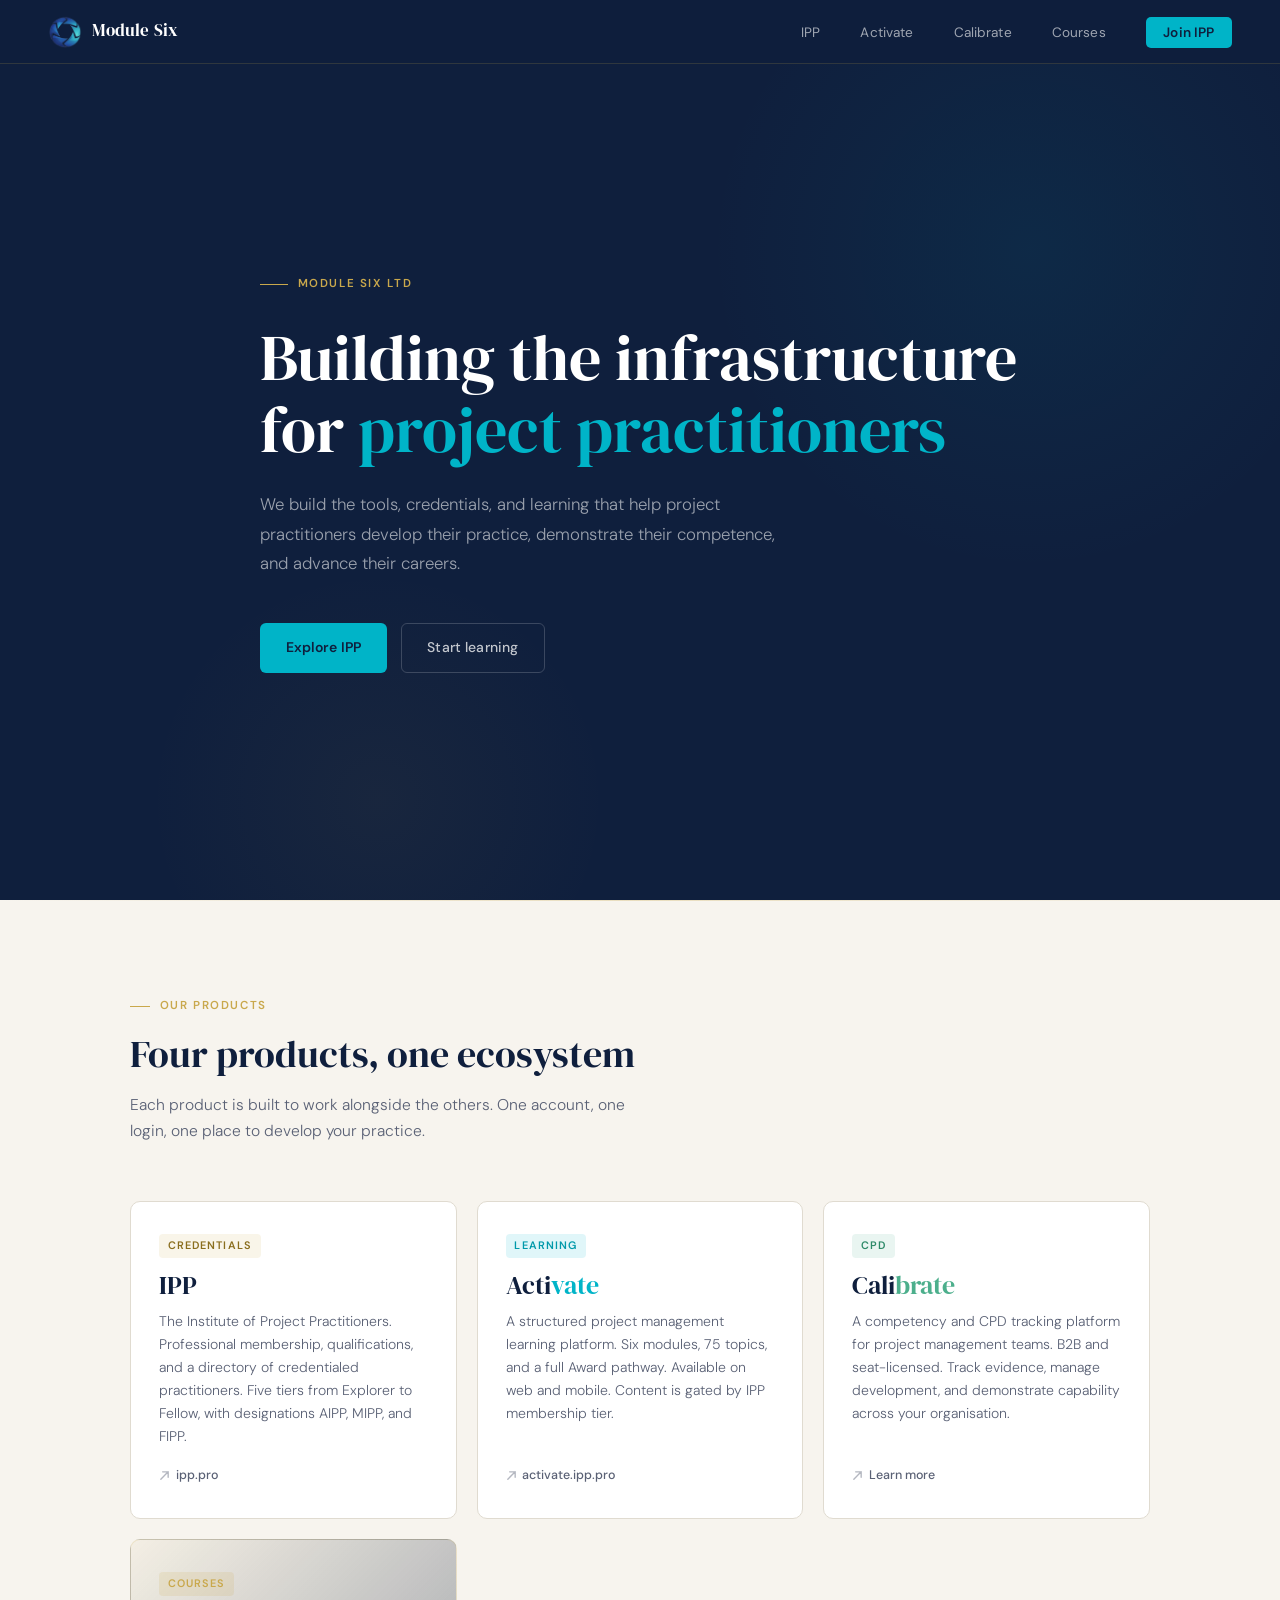
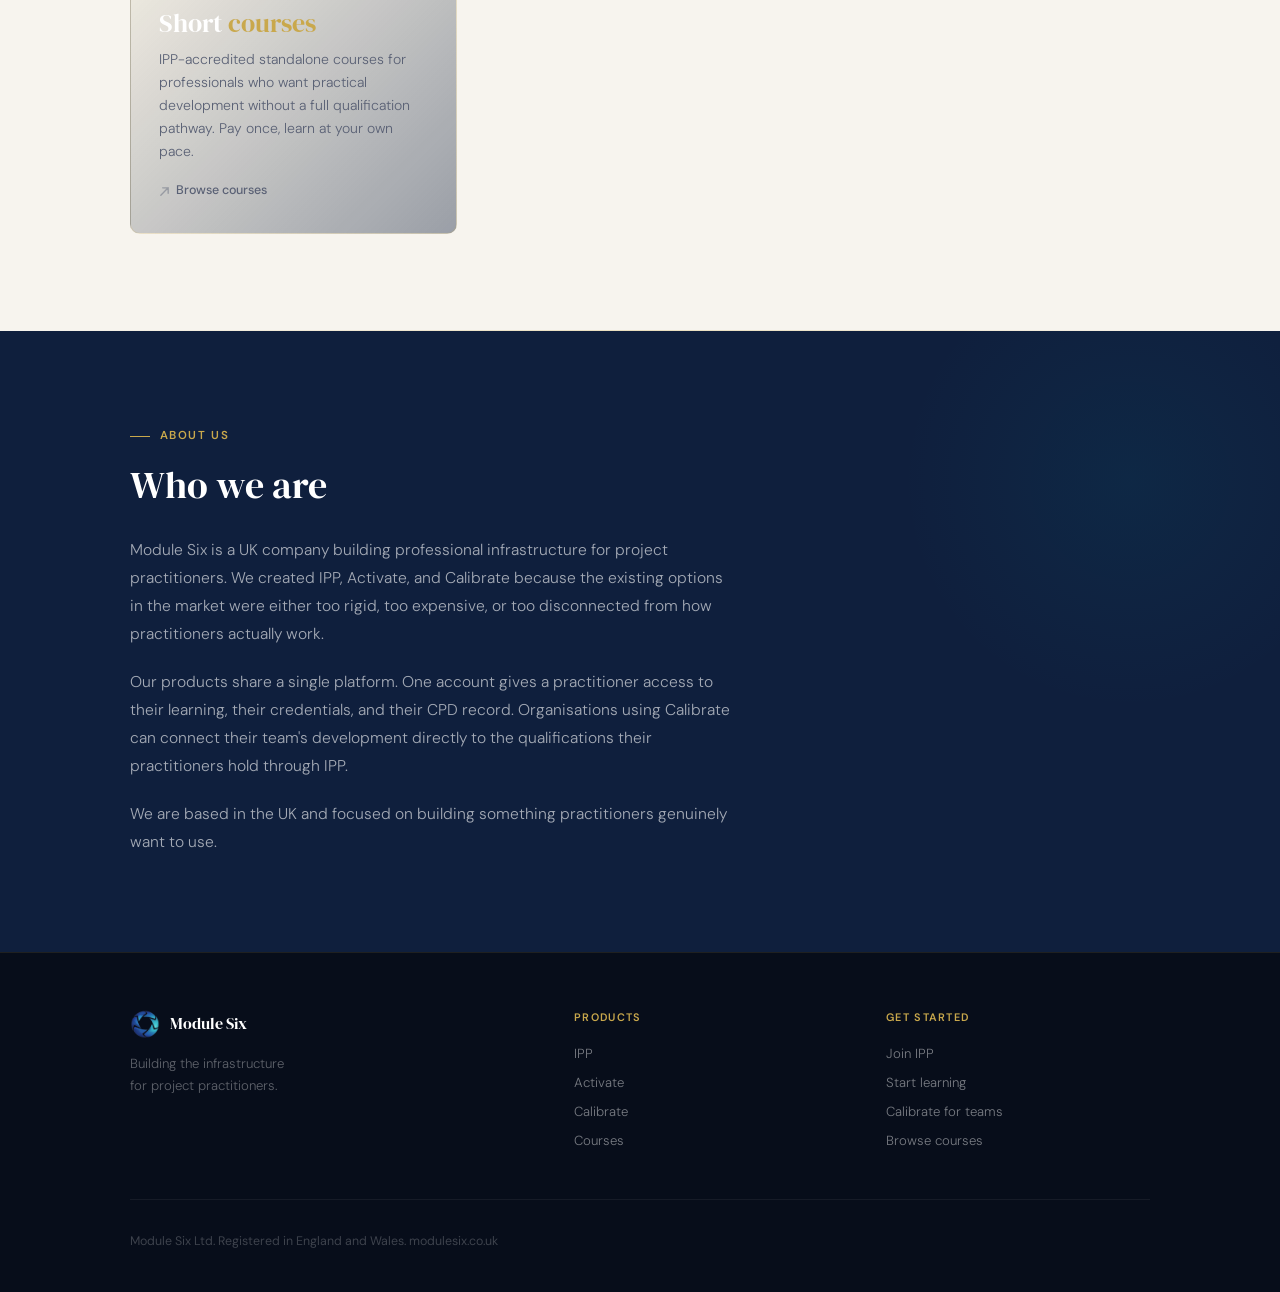
==== commit 29fd844f: "Rebuild calibrate.html: rich schema, FAQ, pricing, dual CTAs, ecosystem section, updated copy" ====
--- a/index.html
+++ b/index.html
@@ -3,410 +3,658 @@
 <head>
   <meta charset="UTF-8">
   <meta name="viewport" content="width=device-width, initial-scale=1.0">
-  <title>IPP — Institute of Project Professionals</title>
-  <meta name="description" content="The professional body for project professionals who take their practice seriously.">
-  <link rel="stylesheet" href="css/style.css">
+  <title>Module Six — Building the infrastructure for project practitioners</title>
+  <meta name="description" content="Module Six builds the tools and credentials that help project practitioners develop, demonstrate, and advance their practice. Home of IPP, Activate, and Calibrate.">
+  <link rel="canonical" href="https://modulesix.co.uk/">
+  <meta property="og:type" content="website">
+  <meta property="og:title" content="Module Six">
+  <meta property="og:description" content="Building the infrastructure for project practitioners. Home of IPP, Activate, and Calibrate.">
+  <meta property="og:url" content="https://modulesix.co.uk/">
+  <meta property="og:site_name" content="Module Six">
+  <meta name="twitter:card" content="summary">
+  <meta name="twitter:title" content="Module Six">
+  <meta name="twitter:description" content="Building the infrastructure for project practitioners.">
+  <link rel="preconnect" href="https://fonts.googleapis.com">
+  <link rel="preconnect" href="https://fonts.gstatic.com" crossorigin>
+  <link href="https://fonts.googleapis.com/css2?family=DM+Sans:ital,opsz,wght@0,9..40,300;0,9..40,400;0,9..40,500;0,9..40,600;1,9..40,400&family=DM+Serif+Display&display=swap" rel="stylesheet">
+  <style>
+    *, *::before, *::after { box-sizing: border-box; margin: 0; padding: 0; }
+
+    :root {
+      --navy:      #0f1f3d;
+      --navy-mid:  #1a3260;
+      --teal:      #00B4C8;
+      --teal-dark: #0099aa;
+      --gold:      #C9A84C;
+      --cream:     #f7f4ee;
+      --white:     #ffffff;
+      --text:      #0f1f3d;
+      --muted:     #5a6175;
+      --border:    #e0dbd0;
+    }
+
+    html { scroll-behavior: smooth; }
+
+    body {
+      font-family: 'DM Sans', sans-serif;
+      background: var(--cream);
+      color: var(--text);
+      line-height: 1.6;
+      -webkit-font-smoothing: antialiased;
+    }
+
+    /* NAV */
+    nav {
+      position: fixed;
+      top: 0; left: 0; right: 0;
+      z-index: 100;
+      background: rgba(15, 31, 61, 0.98);
+      backdrop-filter: blur(10px);
+      border-bottom: 1px solid rgba(201, 168, 76, 0.18);
+      padding: 0 3rem;
+      height: 64px;
+      display: flex;
+      align-items: center;
+      justify-content: space-between;
+    }
+
+    .nav-logo {
+      display: flex;
+      align-items: center;
+      gap: 0.65rem;
+      text-decoration: none;
+    }
+
+    .nav-logo img {
+      width: 34px;
+      height: 34px;
+      object-fit: contain;
+    }
+
+    .nav-wordmark {
+      font-family: 'DM Serif Display', serif;
+      font-size: 1.05rem;
+      color: var(--white);
+      letter-spacing: 0.01em;
+    }
+
+    .nav-links {
+      display: flex;
+      align-items: center;
+      gap: 2.5rem;
+      list-style: none;
+    }
+
+    .nav-links a {
+      color: rgba(255,255,255,0.6);
+      text-decoration: none;
+      font-size: 0.85rem;
+      font-weight: 400;
+      letter-spacing: 0.01em;
+      transition: color 0.2s;
+    }
+
+    .nav-links a:hover { color: var(--white); }
+
+    .nav-cta {
+      background: var(--teal) !important;
+      color: var(--navy) !important;
+      font-weight: 600 !important;
+      padding: 0.45rem 1.1rem;
+      border-radius: 5px;
+      font-size: 0.85rem !important;
+      transition: background 0.2s, transform 0.15s !important;
+    }
+
+    .nav-cta:hover {
+      background: var(--teal-dark) !important;
+      transform: translateY(-1px);
+    }
+
+    /* HERO */
+    .hero {
+      min-height: 100vh;
+      background: var(--navy);
+      display: flex;
+      align-items: center;
+      padding: 9rem 3rem 6rem;
+      position: relative;
+      overflow: hidden;
+    }
+
+    .hero-glow-1 {
+      position: absolute;
+      top: -100px; right: -100px;
+      width: 700px; height: 700px;
+      background: radial-gradient(circle, rgba(0,180,200,0.07) 0%, transparent 65%);
+      pointer-events: none;
+    }
+
+    .hero-glow-2 {
+      position: absolute;
+      bottom: -150px; left: 10%;
+      width: 500px; height: 500px;
+      background: radial-gradient(circle, rgba(201,168,76,0.05) 0%, transparent 65%);
+      pointer-events: none;
+    }
+
+    .hero-inner {
+      max-width: 760px;
+      width: 100%;
+      margin: 0 auto;
+      position: relative;
+      z-index: 1;
+    }
+
+    .eyebrow {
+      display: flex;
+      align-items: center;
+      gap: 0.6rem;
+      margin-bottom: 1.75rem;
+    }
+
+    .eyebrow-line {
+      width: 28px;
+      height: 1px;
+      background: var(--gold);
+    }
+
+    .eyebrow-text {
+      font-size: 0.72rem;
+      font-weight: 600;
+      letter-spacing: 0.14em;
+      text-transform: uppercase;
+      color: var(--gold);
+    }
+
+    .hero h1 {
+      font-family: 'DM Serif Display', serif;
+      font-size: clamp(2.5rem, 5vw, 4rem);
+      font-weight: 400;
+      color: var(--white);
+      line-height: 1.13;
+      margin-bottom: 1.5rem;
+    }
+
+    .hero h1 em {
+      font-style: normal;
+      color: var(--teal);
+    }
+
+    .hero-desc {
+      font-size: 1.05rem;
+      color: rgba(255,255,255,0.58);
+      max-width: 520px;
+      line-height: 1.75;
+      margin-bottom: 2.75rem;
+      font-weight: 300;
+    }
+
+    .hero-actions {
+      display: flex;
+      gap: 0.875rem;
+      flex-wrap: wrap;
+    }
+
+    .btn {
+      display: inline-flex;
+      align-items: center;
+      padding: 0.8rem 1.6rem;
+      border-radius: 6px;
+      font-size: 0.875rem;
+      font-weight: 500;
+      text-decoration: none;
+      font-family: 'DM Sans', sans-serif;
+      letter-spacing: 0.01em;
+      transition: all 0.2s;
+    }
+
+    .btn-primary {
+      background: var(--teal);
+      color: var(--navy);
+      font-weight: 600;
+    }
+
+    .btn-primary:hover {
+      background: var(--teal-dark);
+      transform: translateY(-1px);
+    }
+
+    .btn-ghost {
+      background: transparent;
+      color: rgba(255,255,255,0.75);
+      border: 1px solid rgba(255,255,255,0.18);
+    }
+
+    .btn-ghost:hover {
+      border-color: rgba(255,255,255,0.4);
+      color: var(--white);
+    }
+
+    /* DIVIDER */
+    .gold-rule {
+      height: 1px;
+      background: linear-gradient(90deg, transparent, var(--gold), transparent);
+      opacity: 0.3;
+      margin: 0;
+    }
+
+    /* PRODUCTS */
+    .products {
+      padding: 6rem 3rem;
+      background: var(--cream);
+    }
+
+    .section-inner {
+      max-width: 1020px;
+      margin: 0 auto;
+    }
+
+    .section-header {
+      margin-bottom: 3.5rem;
+    }
+
+    .section-label {
+      display: flex;
+      align-items: center;
+      gap: 0.6rem;
+      margin-bottom: 1rem;
+    }
+
+    .section-label-line {
+      width: 20px;
+      height: 1px;
+      background: var(--gold);
+    }
+
+    .section-label-text {
+      font-size: 0.72rem;
+      font-weight: 600;
+      letter-spacing: 0.14em;
+      text-transform: uppercase;
+      color: var(--gold);
+    }
+
+    .section-heading {
+      font-family: 'DM Serif Display', serif;
+      font-size: clamp(1.75rem, 3vw, 2.5rem);
+      font-weight: 400;
+      color: var(--navy);
+      line-height: 1.2;
+      margin-bottom: 0.875rem;
+    }
+
+    .section-intro {
+      color: var(--muted);
+      font-size: 0.975rem;
+      max-width: 500px;
+      line-height: 1.7;
+      font-weight: 300;
+    }
+
+    .product-grid {
+      display: grid;
+      grid-template-columns: repeat(3, 1fr);
+      gap: 1.25rem;
+    }
+
+    .product-card {
+      background: var(--white);
+      border: 1px solid var(--border);
+      border-radius: 10px;
+      padding: 2rem 1.75rem;
+      text-decoration: none;
+      display: flex;
+      flex-direction: column;
+      gap: 0.6rem;
+      transition: box-shadow 0.25s, transform 0.25s, border-color 0.25s;
+      position: relative;
+      overflow: hidden;
+    }
+
+    .product-card::after {
+      content: '';
+      position: absolute;
+      bottom: 0; left: 0; right: 0;
+      height: 3px;
+      background: var(--card-color);
+      transform: scaleX(0);
+      transform-origin: left;
+      transition: transform 0.3s ease;
+    }
+
+    .product-card:hover {
+      box-shadow: 0 12px 40px rgba(15,31,61,0.1);
+      transform: translateY(-3px);
+      border-color: rgba(15,31,61,0.08);
+    }
+
+    .product-card:hover::after {
+      transform: scaleX(1);
+    }
+
+    .card-ipp   { --card-color: var(--gold); }
+    .card-act   { --card-color: var(--teal); }
+    .card-cal   { --card-color: #4CAF8C; }
+
+    .card-pill {
+      display: inline-block;
+      font-size: 0.68rem;
+      font-weight: 600;
+      letter-spacing: 0.1em;
+      text-transform: uppercase;
+      padding: 0.22rem 0.55rem;
+      border-radius: 4px;
+      width: fit-content;
+      margin-bottom: 0.2rem;
+    }
+
+    .pill-ipp { background: rgba(201,168,76,0.12); color: #8a6e1e; }
+    .pill-act { background: rgba(0,180,200,0.12); color: var(--teal-dark); }
+    .pill-cal { background: rgba(76,175,140,0.12); color: #2d8a68; }
+
+    .card-name {
+      font-family: 'DM Serif Display', serif;
+      font-size: 1.6rem;
+      font-weight: 400;
+      color: var(--navy);
+      line-height: 1.15;
+    }
+
+    .teal  { color: var(--teal); }
+    .green { color: #4CAF8C; }
+
+    .card-desc {
+      font-size: 0.875rem;
+      color: var(--muted);
+      line-height: 1.65;
+      flex: 1;
+      font-weight: 300;
+    }
+
+    .card-link {
+      display: flex;
+      align-items: center;
+      gap: 0.35rem;
+      font-size: 0.78rem;
+      font-weight: 500;
+      color: var(--muted);
+      margin-top: 0.5rem;
+    }
+
+    .card-link svg {
+      width: 11px; height: 11px;
+      opacity: 0.45;
+      flex-shrink: 0;
+    }
+
+    /* ABOUT */
+    .about {
+      background: var(--navy);
+      padding: 6rem 3rem;
+      position: relative;
+      overflow: hidden;
+    }
+
+    .about-glow {
+      position: absolute;
+      top: -100px; right: -100px;
+      width: 500px; height: 500px;
+      background: radial-gradient(circle, rgba(0,180,200,0.06) 0%, transparent 65%);
+      pointer-events: none;
+    }
+
+    .about .section-label-line  { background: var(--gold); }
+    .about .section-heading     { color: var(--white); }
+
+    .about-body {
+      max-width: 600px;
+    }
+
+    .about-body p {
+      color: rgba(255,255,255,0.62);
+      font-size: 0.975rem;
+      line-height: 1.8;
+      font-weight: 300;
+    }
+
+    .about-body p + p { margin-top: 1.25rem; }
+
+    /* FOOTER */
+    footer {
+      background: #070d1a;
+      padding: 3.5rem 3rem 2.5rem;
+      border-top: 1px solid rgba(201,168,76,0.12);
+    }
+
+    .footer-inner {
+      max-width: 1020px;
+      margin: 0 auto;
+      display: grid;
+      grid-template-columns: 1.5fr 1fr 1fr;
+      gap: 3rem;
+      margin-bottom: 2.5rem;
+    }
+
+    .footer-brand {
+      display: flex;
+      align-items: center;
+      gap: 0.6rem;
+      margin-bottom: 0.875rem;
+    }
+
+    .footer-brand img {
+      width: 30px; height: 30px;
+      object-fit: contain;
+    }
+
+    .footer-brand-name {
+      font-family: 'DM Serif Display', serif;
+      font-size: 1rem;
+      color: var(--white);
+    }
+
+    .footer-tagline {
+      font-size: 0.825rem;
+      color: rgba(255,255,255,0.35);
+      line-height: 1.65;
+      font-weight: 300;
+    }
+
+    .footer-col-label {
+      font-size: 0.68rem;
+      font-weight: 600;
+      letter-spacing: 0.12em;
+      text-transform: uppercase;
+      color: var(--gold);
+      margin-bottom: 1rem;
+    }
+
+    .footer-col a {
+      display: block;
+      font-size: 0.825rem;
+      color: rgba(255,255,255,0.45);
+      text-decoration: none;
+      margin-bottom: 0.5rem;
+      transition: color 0.2s;
+      font-weight: 300;
+    }
+
+    .footer-col a:hover { color: var(--white); }
+
+    .footer-base {
+      max-width: 1020px;
+      margin: 0 auto;
+      padding-top: 2rem;
+      border-top: 1px solid rgba(255,255,255,0.06);
+      font-size: 0.775rem;
+      color: rgba(255,255,255,0.22);
+    }
+
+    /* ANIMATIONS */
+    @keyframes fadeUp {
+      from { opacity: 0; transform: translateY(16px); }
+      to   { opacity: 1; transform: translateY(0); }
+    }
+
+    .hero .eyebrow      { animation: fadeUp 0.55s 0.05s ease both; }
+    .hero h1            { animation: fadeUp 0.55s 0.15s ease both; }
+    .hero .hero-desc    { animation: fadeUp 0.55s 0.25s ease both; }
+    .hero .hero-actions { animation: fadeUp 0.55s 0.35s ease both; }
+
+    /* RESPONSIVE */
+    @media (max-width: 860px) {
+      .product-grid { grid-template-columns: 1fr; }
+      .footer-inner { grid-template-columns: 1fr 1fr; }
+    }
+
+    @media (max-width: 600px) {
+      nav { padding: 0 1.25rem; }
+      .nav-links { display: none; }
+      .hero, .products, .about { padding-left: 1.25rem; padding-right: 1.25rem; }
+      footer { padding: 2.5rem 1.25rem; }
+      .footer-inner { grid-template-columns: 1fr; gap: 2rem; }
+    }
+  </style>
 </head>
 <body>
 
-<div id="password-gate">
-  <img src="assets/logo.png" alt="IPP" style="width:56px;height:56px">
-  <h2>IPP</h2>
-  <p>Private preview. Enter the password to continue.</p>
-  <form class="gate-form" id="gate-form">
-    <input type="password" id="gate-input" placeholder="Password" autocomplete="off">
-    <button type="submit">Enter</button>
-    <p class="gate-error" id="gate-error"></p>
-  </form>
-  <p class="gate-notice">Authorised reviewers only. Not yet publicly available.</p>
-</div>
-
-<div id="site-content" style="display:none">
-
-<nav class="nav">
-  <div class="nav-inner">
-    <a href="index.html" class="nav-brand">
-      <img src="assets/logo.png" alt="IPP" style="width:32px;height:32px;display:block">
-      <div class="nav-wordmark">
-        <span>IPP</span>
-        <span>Institute of Project Professionals</span>
-      </div>
+  <nav>
+    <a class="nav-logo" href="/">
+      <img src="assets/logo.png" alt="Module Six">
+      <span class="nav-wordmark">Module Six</span>
     </a>
     <ul class="nav-links">
-      <li><a href="about.html">About</a></li>
-      <li><a href="membership.html">Membership</a></li>
-      <li><a href="qualifications.html">Qualifications</a></li>
-      <li><a href="employers.html">Employers</a></li>
-      <li><a href="governance.html">Governance</a></li>
-      <li><a href="directory.html">Directory</a></li>
-      <li><a href="join.html" class="nav-cta">Join IPP</a></li>
+      <li><a href="https://ipp.pro">IPP</a></li>
+      <li><a href="https://activate.ipp.pro">Activate</a></li>
+      <li><a href="/calibrate.html">Calibrate</a></li>
+      <li><a href="/courses.html">Courses</a></li>
+      <li><a href="https://ipp.pro/join.html" class="nav-cta">Join IPP</a></li>
     </ul>
-    <button class="nav-mobile-toggle" aria-label="Menu"><span></span><span></span><span></span></button>
-  </div>
-</nav>
-
-<!-- HERO -->
-<section class="hero">
-  <div class="hero-grid"></div>
-  <div class="hero-glow"></div>
-  <div class="hero-glow-2"></div>
-  <div class="hero-bg-text">IPP</div>
-  <div class="container hero-content">
-    <div style="max-width:740px">
-      <p class="eyebrow eyebrow-white">Institute of Project Professionals</p>
-      <h1 class="text-white" style="margin-bottom:2rem">The professional body for project<br><em style="color:var(--red);font-style:normal">professionals</em> who take their<br>practice seriously.</h1>
-      <div class="rule rule-white"></div>
-      <p style="color:rgba(255,255,255,0.5);font-size:1.05rem;max-width:540px;margin-bottom:3rem;line-height:1.8">Rigorous, evidence-based qualifications and a membership framework built around how project professionals actually work and develop. Not another exam factory.</p>
-      <div class="flex gap-3" style="flex-wrap:wrap;align-items:center">
-        <a href="join.html" class="btn btn-primary btn-lg">Join IPP</a>
-        <a href="about.html" class="btn btn-outline btn-lg">Learn more</a>
+  </nav>
+
+  <section class="hero">
+    <div class="hero-glow-1"></div>
+    <div class="hero-glow-2"></div>
+    <div class="hero-inner">
+      <div class="eyebrow">
+        <div class="eyebrow-line"></div>
+        <span class="eyebrow-text">Module Six Ltd</span>
+      </div>
+      <h1>Building the infrastructure for <em>project practitioners</em></h1>
+      <p class="hero-desc">We build the tools, credentials, and learning that help project practitioners develop their practice, demonstrate their competence, and advance their careers.</p>
+      <div class="hero-actions">
+        <a href="https://ipp.pro" class="btn btn-primary">Explore IPP</a>
+        <a href="https://activate.ipp.pro" class="btn btn-ghost">Start learning</a>
       </div>
     </div>
-  </div>
-</section>
-
-<!-- COUNTER BAR -->
-<div class="counter-bar">
-  <div class="container">
-    <div class="counter-bar-inner">
-      <span class="counter-num" data-count="47">0</span>
-      <span>project professionals have already joined as founding members.</span>
-      <a href="join.html">Claim your place</a>
+  </section>
+
+  <div class="gold-rule"></div>
+
+  <section class="products">
+    <div class="section-inner">
+      <div class="section-header">
+        <div class="section-label">
+          <div class="section-label-line"></div>
+          <span class="section-label-text">Our products</span>
+        </div>
+        <h2 class="section-heading">Four products, one ecosystem</h2>
+        <p class="section-intro">Each product is built to work alongside the others. One account, one login, one place to develop your practice.</p>
+      </div>
+
+      <div class="product-grid">
+
+        <a href="https://ipp.pro" class="product-card card-ipp">
+          <span class="card-pill pill-ipp">Credentials</span>
+          <div class="card-name">IPP</div>
+          <p class="card-desc">The Institute of Project Practitioners. Professional membership, qualifications, and a directory of credentialed practitioners. Five tiers from Explorer to Fellow, with designations AIPP, MIPP, and FIPP.</p>
+          <div class="card-link">
+            <svg viewBox="0 0 12 12" fill="none"><path d="M2 10L10 2M10 2H4M10 2V8" stroke="currentColor" stroke-width="1.5" stroke-linecap="round" stroke-linejoin="round"/></svg>
+            ipp.pro
+          </div>
+        </a>
+
+        <a href="https://activate.ipp.pro" class="product-card card-act">
+          <span class="card-pill pill-act">Learning</span>
+          <div class="card-name">Acti<span class="teal">vate</span></div>
+          <p class="card-desc">A structured project management learning platform. Six modules, 75 topics, and a full Award pathway. Available on web and mobile. Content is gated by IPP membership tier.</p>
+          <div class="card-link">
+            <svg viewBox="0 0 12 12" fill="none"><path d="M2 10L10 2M10 2H4M10 2V8" stroke="currentColor" stroke-width="1.5" stroke-linecap="round" stroke-linejoin="round"/></svg>
+            activate.ipp.pro
+          </div>
+        </a>
+
+        <a href="/calibrate.html" class="product-card card-cal">
+          <span class="card-pill pill-cal">CPD</span>
+          <div class="card-name">Cali<span class="green">brate</span></div>
+          <p class="card-desc">A competency and CPD tracking platform for project management teams. B2B and seat-licensed. Track evidence, manage development, and demonstrate capability across your organisation.</p>
+          <div class="card-link">
+            <svg viewBox="0 0 12 12" fill="none"><path d="M2 10L10 2M10 2H4M10 2V8" stroke="currentColor" stroke-width="1.5" stroke-linecap="round" stroke-linejoin="round"/></svg>
+            Learn more
+          </div>
+        </a>
+
+        <a href="/courses.html" class="product-card" style="border-color:rgba(201,168,76,0.18);background:linear-gradient(135deg,rgba(201,168,76,0.06) 0%,rgba(15,31,61,0.4) 100%)">
+          <span class="card-pill" style="background:rgba(201,168,76,0.15);color:#C9A84C">Courses</span>
+          <div class="card-name" style="color:var(--white)">Short <span style="color:#C9A84C">courses</span></div>
+          <p class="card-desc">IPP-accredited standalone courses for professionals who want practical development without a full qualification pathway. Pay once, learn at your own pace.</p>
+          <div class="card-link">
+            <svg viewBox="0 0 12 12" fill="none"><path d="M2 10L10 2M10 2H4M10 2V8" stroke="currentColor" stroke-width="1.5" stroke-linecap="round" stroke-linejoin="round"/></svg>
+            Browse courses
+          </div>
+        </a>
+
+      </div>
     </div>
-  </div>
-</div>
-
-<!-- PROBLEM STATEMENT -->
-<section class="section dark">
-  <div class="container">
-    <div style="display:grid;grid-template-columns:1fr 1fr;gap:6rem;align-items:center">
+  </section>
+
+  <div class="gold-rule"></div>
+
+  <section class="about">
+    <div class="about-glow"></div>
+    <div class="section-inner">
+      <div class="section-label" style="margin-bottom:1rem;">
+        <div class="section-label-line"></div>
+        <span class="section-label-text" style="color:var(--gold);">About us</span>
+      </div>
+      <h2 class="section-heading" style="margin-bottom:1.75rem;">Who we are</h2>
+      <div class="about-body">
+        <p>Module Six is a UK company building professional infrastructure for project practitioners. We created IPP, Activate, and Calibrate because the existing options in the market were either too rigid, too expensive, or too disconnected from how practitioners actually work.</p>
+        <p>Our products share a single platform. One account gives a practitioner access to their learning, their credentials, and their CPD record. Organisations using Calibrate can connect their team's development directly to the qualifications their practitioners hold through IPP.</p>
+        <p>We are based in the UK and focused on building something practitioners genuinely want to use.</p>
+      </div>
+    </div>
+  </section>
+
+  <footer>
+    <div class="footer-inner">
       <div>
-        <p class="eyebrow eyebrow-white">The problem</p>
-        <h2 class="text-white" style="margin-bottom:2rem">The existing landscape is not good enough.</h2>
-        <div class="rule"></div>
-        <p style="margin-bottom:1.5rem">Qualifications that test recall under exam conditions. Credentials that tell an employer what you knew five years ago. Professional bodies that collect a fee and issue a card.</p>
-        <p>Project management as a discipline deserves better. IPP is built to provide it.</p>
-        <a href="about.html" class="btn btn-ghost mt-4" style="color:var(--red)">Our approach</a>
-      </div>
-      <div style="display:flex;flex-direction:column;gap:1px;background:rgba(255,255,255,0.06);border-radius:var(--radius-lg);overflow:hidden">
-        <div style="background:var(--navy-mid);padding:2rem 2.5rem">
-          <div style="font-size:0.7rem;font-weight:700;letter-spacing:0.14em;text-transform:uppercase;color:rgba(255,255,255,0.3);margin-bottom:0.75rem">The old model</div>
-          <p style="font-size:0.9rem;color:rgba(255,255,255,0.5);margin:0">Sit an exam. Get a certificate. Pay your annual fee. Credential never updates.</p>
+        <div class="footer-brand">
+          <img src="assets/logo.png" alt="Module Six">
+          <span class="footer-brand-name">Module Six</span>
         </div>
-        <div style="background:var(--navy-mid);padding:2rem 2.5rem;border-left:3px solid var(--red)">
-          <div style="font-size:0.7rem;font-weight:700;letter-spacing:0.14em;text-transform:uppercase;color:var(--red);margin-bottom:0.75rem">The IPP model</div>
-          <p style="font-size:0.9rem;color:rgba(255,255,255,0.6);margin:0">Evidence-based assessment. Designation that reflects where you are today. Membership that actively supports your development.</p>
-        </div>
+        <p class="footer-tagline">Building the infrastructure<br>for project practitioners.</p>
+      </div>
+      <div class="footer-col">
+        <p class="footer-col-label">Products</p>
+        <a href="https://ipp.pro">IPP</a>
+        <a href="https://activate.ipp.pro">Activate</a>
+        <a href="https://calibrate.ipp.pro">Calibrate</a>
+        <a href="/courses.html">Courses</a>
+      </div>
+      <div class="footer-col">
+        <p class="footer-col-label">Get started</p>
+        <a href="https://ipp.pro/join.html">Join IPP</a>
+        <a href="https://activate.ipp.pro">Start learning</a>
+        <a href="/calibrate.html">Calibrate for teams</a>
+        <a href="/courses.html">Browse courses</a>
       </div>
     </div>
-  </div>
-</section>
-
-<!-- STAT STRIP -->
-<div class="dark">
-  <div class="container" style="padding:0 2.5rem">
-    <div class="stat-strip">
-      <div class="stat-item reveal">
-        <span class="stat-num">4<span class="stat-accent">.</span></span>
-        <span class="stat-label">Qualification levels from Foundation to Chartered</span>
-      </div>
-      <div class="stat-item reveal reveal-delay-1">
-        <span class="stat-num">3</span>
-        <span class="stat-label">Integrated products: Activate, Calibrate, IPP</span>
-      </div>
-      <div class="stat-item reveal reveal-delay-2">
-        <span class="stat-num">500</span>
-        <span class="stat-label">Founding member places available. <span data-count="47" style="color:var(--red)">47</span> taken.</span>
-      </div>
-      <div class="stat-item reveal reveal-delay-3">
-        <span class="stat-num">£<span class="stat-accent">0</span></span>
-        <span class="stat-label">To get started. Student membership is free.</span>
-      </div>
+    <div class="footer-base">
+      Module Six Ltd. Registered in England and Wales. modulesix.co.uk
     </div>
-  </div>
-</div>
-
-<!-- THREE PILLARS -->
-<section class="section">
-  <div class="container">
-    <div style="display:grid;grid-template-columns:360px 1fr;gap:6rem;align-items:start">
-      <div style="position:sticky;top:7rem">
-        <p class="eyebrow">How it works</p>
-        <h2 style="margin-bottom:1.5rem">Learn. Qualify. Develop.</h2>
-        <div class="rule"></div>
-        <p>Three connected products. One professional pathway. Each reinforces the others. Your progress in one updates your record in all.</p>
-        <a href="qualifications.html" class="btn btn-primary mt-4">See qualifications</a>
-      </div>
-      <div style="display:flex;flex-direction:column;gap:0">
-        <div style="padding:3rem 0;border-bottom:1px solid var(--grey-200)" class="reveal">
-          <div style="display:flex;gap:2rem;align-items:flex-start">
-            <div class="step-num">01</div>
-            <div>
-              <div style="display:flex;align-items:center;gap:0.75rem;margin-bottom:0.75rem">
-                <span style="font-size:0.7rem;font-weight:700;letter-spacing:0.14em;text-transform:uppercase;color:var(--blue)">Activate</span>
-                <span style="width:24px;height:1px;background:var(--grey-200)"></span>
-                <span style="font-size:0.7rem;color:var(--grey-400)">Learn</span>
-              </div>
-              <h3 style="margin-bottom:1rem">Structured learning built around genuine understanding.</h3>
-              <p style="margin-bottom:1.25rem">75 topics across 6 modules. Written as a knowledgeable practitioner would explain it, not as a textbook would present it. Prepares you for IPP qualifications and makes you more effective in practice, simultaneously.</p>
-              <a href="https://activate.modulesix.co.uk" style="font-size:0.8rem;font-weight:600;letter-spacing:0.08em;text-transform:uppercase;color:var(--blue)">Visit Activate →</a>
-            </div>
-          </div>
-        </div>
-        <div style="padding:3rem 0;border-bottom:1px solid var(--grey-200)" class="reveal">
-          <div style="display:flex;gap:2rem;align-items:flex-start">
-            <div class="step-num">02</div>
-            <div>
-              <div style="display:flex;align-items:center;gap:0.75rem;margin-bottom:0.75rem">
-                <span style="font-size:0.7rem;font-weight:700;letter-spacing:0.14em;text-transform:uppercase;color:var(--red)">IPP</span>
-                <span style="width:24px;height:1px;background:var(--grey-200)"></span>
-                <span style="font-size:0.7rem;color:var(--grey-400)">Qualify</span>
-              </div>
-              <h3 style="margin-bottom:1rem">Evidence-based qualifications that reflect what you can do.</h3>
-              <p style="margin-bottom:1.25rem">From Foundation Certificate to Advanced. Every level combines formal assessment with real project evidence. The result is a credential that tells an employer something meaningful: not just what you knew when you sat an exam.</p>
-              <a href="qualifications.html" style="font-size:0.8rem;font-weight:600;letter-spacing:0.08em;text-transform:uppercase;color:var(--red)">View qualifications →</a>
-            </div>
-          </div>
-        </div>
-        <div style="padding:3rem 0" class="reveal">
-          <div style="display:flex;gap:2rem;align-items:flex-start">
-            <div class="step-num">03</div>
-            <div>
-              <div style="display:flex;align-items:center;gap:0.75rem;margin-bottom:0.75rem">
-                <span style="font-size:0.7rem;font-weight:700;letter-spacing:0.14em;text-transform:uppercase;color:var(--purple)">Calibrate</span>
-                <span style="width:24px;height:1px;background:var(--grey-200)"></span>
-                <span style="font-size:0.7rem;color:var(--grey-400)">Develop</span>
-              </div>
-              <h3 style="margin-bottom:1rem">A professional record that compounds over time.</h3>
-              <p style="margin-bottom:1.25rem">Track competency and CPD across 41 elements in 8 areas. Build an evidence portfolio from real project work. Log development conversations with your line manager. Your Calibrate profile supports your IPP membership and updates your directory listing automatically.</p>
-              <a href="https://calibrate.modulesix.co.uk" style="font-size:0.8rem;font-weight:600;letter-spacing:0.08em;text-transform:uppercase;color:var(--purple)">Visit Calibrate →</a>
-            </div>
-          </div>
-        </div>
-      </div>
-    </div>
-  </div>
-</section>
-
-<!-- MEMBERSHIP TIERS -->
-<section class="section light">
-  <div class="container">
-    <div style="text-align:center;max-width:520px;margin:0 auto 4rem">
-      <p class="eyebrow" style="justify-content:center">Membership</p>
-      <h2>Find your level.</h2>
-      <p class="mt-2">IPP membership is open to project professionals at every stage of their career. Every tier delivers clear, tangible value.</p>
-    </div>
-    <div class="grid-4">
-      <div class="tier-card reveal">
-        <div style="font-size:0.65rem;font-weight:700;letter-spacing:0.14em;text-transform:uppercase;color:var(--grey-400);margin-bottom:1.5rem">Student</div>
-        <div class="tier-price">Free</div>
-        <div class="tier-desig">No designation</div>
-        <div style="height:1px;background:var(--grey-100);margin:1.5rem 0"></div>
-        <ul class="feature-list mb-3">
-          <li>Digital student badge</li>
-          <li>Community access</li>
-          <li>Resource library</li>
-          <li>Event access</li>
-        </ul>
-        <a href="join.html" class="btn btn-outline-dark w-full" style="justify-content:center;margin-top:auto">Join free</a>
-      </div>
-      <div class="tier-card reveal reveal-delay-1">
-        <div style="font-size:0.65rem;font-weight:700;letter-spacing:0.14em;text-transform:uppercase;color:var(--blue);margin-bottom:1.5rem">Associate</div>
-        <div class="tier-price">£29<sub>/yr</sub></div>
-        <div class="tier-desig">AIPP after your name</div>
-        <div style="height:1px;background:var(--grey-100);margin:1.5rem 0"></div>
-        <ul class="feature-list mb-3">
-          <li>Verified digital credential</li>
-          <li>Member directory listing</li>
-          <li>Full resource library</li>
-          <li>CPD tools via Calibrate</li>
-        </ul>
-        <a href="join.html" class="btn btn-outline-dark w-full" style="justify-content:center">Join</a>
-      </div>
-      <div class="tier-card featured reveal reveal-delay-2" style="position:relative">
-        <div style="position:absolute;top:-1px;left:50%;transform:translateX(-50%);white-space:nowrap;background:var(--red);color:white;font-size:0.65rem;font-weight:700;letter-spacing:0.1em;text-transform:uppercase;padding:0.3rem 0.875rem;border-radius:0 0 4px 4px">Most popular</div>
-        <div style="font-size:0.65rem;font-weight:700;letter-spacing:0.14em;text-transform:uppercase;color:var(--red);margin-bottom:1.5rem;margin-top:0.75rem">Member</div>
-        <div class="tier-price">£69<sub>/yr</sub></div>
-        <div class="tier-desig">MIPP after your name</div>
-        <div style="height:1px;background:rgba(215,38,61,0.15);margin:1.5rem 0"></div>
-        <ul class="feature-list mb-3">
-          <li>Calibrate access included</li>
-          <li>Priority directory listing</li>
-          <li>Mentoring network</li>
-          <li>Voting rights in IPP</li>
-          <li>Full resource library</li>
-        </ul>
-        <a href="join.html" class="btn btn-primary w-full" style="justify-content:center">Join</a>
-      </div>
-      <div class="tier-card reveal reveal-delay-3">
-        <div style="font-size:0.65rem;font-weight:700;letter-spacing:0.14em;text-transform:uppercase;color:var(--gold);margin-bottom:1.5rem">Fellow</div>
-        <div class="tier-price">£129<sub>/yr</sub></div>
-        <div class="tier-desig">FIPP after your name</div>
-        <div style="height:1px;background:var(--grey-100);margin:1.5rem 0"></div>
-        <ul class="feature-list mb-3">
-          <li>Peer-reviewed status</li>
-          <li>Governance involvement</li>
-          <li>Calibrate included</li>
-          <li>Working group access</li>
-        </ul>
-        <a href="join.html" class="btn btn-outline-dark w-full" style="justify-content:center">Apply</a>
-      </div>
-    </div>
-    <p style="text-align:center;margin-top:2rem;font-size:0.8rem;color:var(--grey-400)">
-      <a href="membership.html" style="color:var(--red)">Compare all tiers in detail →</a>
-    </p>
-  </div>
-</section>
-
-<!-- TESTIMONIALS -->
-<section class="section">
-  <div class="container">
-    <div style="display:grid;grid-template-columns:280px 1fr;gap:6rem;align-items:start">
-      <div style="position:sticky;top:7rem">
-        <p class="eyebrow">What members say</p>
-        <h2 style="margin-bottom:1.5rem">From the founding cohort.</h2>
-        <div class="rule"></div>
-        <p style="font-size:0.8rem;color:var(--grey-400);margin-top:1rem">Illustrative testimonials for preview. Real member quotes replace these at launch.</p>
-      </div>
-      <div style="display:flex;flex-direction:column;gap:1.5rem">
-        <div class="testimonial reveal">
-          <p class="testimonial-quote">"The content prepared me for real project situations, not just exam questions. That distinction matters when you are back in the office on Monday morning."</p>
-          <div class="testimonial-author">
-            <div class="testimonial-avatar">SM</div>
-            <div><span class="testimonial-name">Sarah Mitchell <span style="color:var(--red);font-size:0.7rem;font-weight:700;letter-spacing:0.08em">MIPP</span></span><span class="testimonial-role">Project Manager, Infrastructure</span></div>
-          </div>
-        </div>
-        <div class="testimonial reveal reveal-delay-1">
-          <p class="testimonial-quote">"IPP feels different because the evidence portfolio means my credential reflects where I am now, not where I was five years ago when I sat my last exam."</p>
-          <div class="testimonial-author">
-            <div class="testimonial-avatar">JO</div>
-            <div><span class="testimonial-name">James Okafor <span style="color:var(--gold);font-size:0.7rem;font-weight:700;letter-spacing:0.08em">FIPP</span></span><span class="testimonial-role">Programme Director</span></div>
-          </div>
-        </div>
-        <div class="testimonial reveal reveal-delay-2">
-          <p class="testimonial-quote">"Accessible does not have to mean shallow. The Foundation assessment was genuinely rigorous. I felt like I had earned it."</p>
-          <div class="testimonial-author">
-            <div class="testimonial-avatar">ER</div>
-            <div><span class="testimonial-name">Emma Reynolds <span style="color:var(--blue);font-size:0.7rem;font-weight:700;letter-spacing:0.08em">AIPP</span></span><span class="testimonial-role">PMO Lead</span></div>
-          </div>
-        </div>
-      </div>
-    </div>
-  </div>
-</section>
-
-<!-- ORGANISATIONS -->
-<section class="section-sm light">
-  <div class="container">
-    <p style="text-align:center;font-size:0.65rem;font-weight:700;letter-spacing:0.18em;text-transform:uppercase;color:var(--grey-400);margin-bottom:2.5rem">Organisations we work with</p>
-    <div class="carousel-wrap">
-      <div class="carousel-track">
-        <div class="logo-item"><div class="logo-pill"><span>Organisation A</span></div></div>
-        <div class="logo-item"><div class="logo-pill"><span>Organisation B</span></div></div>
-        <div class="logo-item"><div class="logo-pill"><span>Organisation C</span></div></div>
-        <div class="logo-item"><div class="logo-pill"><span>Organisation D</span></div></div>
-        <div class="logo-item"><div class="logo-pill"><span>Organisation E</span></div></div>
-        <div class="logo-item"><div class="logo-pill"><span>Organisation F</span></div></div>
-        <div class="logo-item"><div class="logo-pill"><span>Organisation A</span></div></div>
-        <div class="logo-item"><div class="logo-pill"><span>Organisation B</span></div></div>
-        <div class="logo-item"><div class="logo-pill"><span>Organisation C</span></div></div>
-        <div class="logo-item"><div class="logo-pill"><span>Organisation D</span></div></div>
-        <div class="logo-item"><div class="logo-pill"><span>Organisation E</span></div></div>
-        <div class="logo-item"><div class="logo-pill"><span>Organisation F</span></div></div>
-      </div>
-    </div>
-    <p style="text-align:center;margin-top:1.5rem;font-size:0.75rem;color:var(--grey-400)">Partner logos replace placeholders as organisational relationships are confirmed.</p>
-  </div>
-</section>
-
-<!-- EMPLOYER STRIP -->
-<section class="section dark">
-  <div class="container">
-    <div style="display:grid;grid-template-columns:1fr auto;gap:4rem;align-items:center">
-      <div>
-        <p class="eyebrow eyebrow-white">For employers</p>
-        <h2 class="text-white" style="margin-bottom:1.5rem">Hiring project professionals? An IPP designation tells you three things.</h2>
-        <div style="display:grid;grid-template-columns:repeat(3,1fr);gap:2rem;margin-top:2rem">
-          <div>
-            <div style="font-family:'Cormorant Garamond',serif;font-size:2.5rem;font-weight:700;color:var(--red);line-height:1;margin-bottom:0.5rem">01</div>
-            <p style="font-size:0.825rem">Verified qualification, assessed to a published standard.</p>
-          </div>
-          <div>
-            <div style="font-family:'Cormorant Garamond',serif;font-size:2.5rem;font-weight:700;color:var(--red);line-height:1;margin-bottom:0.5rem">02</div>
-            <p style="font-size:0.825rem">Current CPD. The designation lapses if development stops.</p>
-          </div>
-          <div>
-            <div style="font-family:'Cormorant Garamond',serif;font-size:2.5rem;font-weight:700;color:var(--red);line-height:1;margin-bottom:0.5rem">03</div>
-            <p style="font-size:0.825rem">Evidence portfolio from real project work, not just exam recall.</p>
-          </div>
-        </div>
-      </div>
-      <div>
-        <a href="employers.html" class="btn btn-outline btn-lg" style="white-space:nowrap">Employer information</a>
-      </div>
-    </div>
-  </div>
-</section>
-
-<!-- FOUNDING CTA -->
-<section class="section" style="background:var(--cream)">
-  <div class="container" style="text-align:center;max-width:640px;margin:0 auto">
-    <p class="eyebrow" style="justify-content:center">Founding membership</p>
-    <h2 style="margin-bottom:1rem">Be part of something that raises the standard.</h2>
-    <div class="rule rule-center"></div>
-    <p style="max-width:460px;margin:0 auto 2.5rem">Founding member status is permanent and closes at 500. <strong style="color:var(--navy)" data-count="47">47</strong> project professionals have already joined.</p>
-    <a href="join.html" class="btn btn-primary btn-lg">Claim founding membership</a>
-  </div>
-</section>
-
-<footer class="footer">
-  <div class="container">
-    <div class="footer-grid">
-      <div class="footer-brand">
-        <div class="flex gap-2" style="align-items:center">
-          <img src="assets/logo.png" alt="IPP" style="width:32px;height:32px;display:block">
-          <span style="font-family:'Cormorant Garamond',serif;color:var(--white);font-size:1.25rem;font-weight:700;letter-spacing:0.08em">IPP</span>
-        </div>
-        <p>The Institute of Project Professionals. Setting the standard for project practice. Developed by Module Six Ltd.</p>
-      </div>
-      <div class="footer-col">
-        <h5>Membership</h5>
-        <ul>
-          <li><a href="membership.html">Student</a></li>
-          <li><a href="membership.html">Associate (AIPP)</a></li>
-          <li><a href="membership.html">Member (MIPP)</a></li>
-          <li><a href="membership.html">Fellow (FIPP)</a></li>
-          <li><a href="join.html">Join IPP</a></li>
-        </ul>
-      </div>
-      <div class="footer-col">
-        <h5>Qualifications</h5>
-        <ul>
-          <li><a href="qualifications.html">Foundation</a></li>
-          <li><a href="qualifications.html">Practitioner</a></li>
-          <li><a href="qualifications.html">Advanced</a></li>
-          <li><a href="qualifications.html">Chartered (ChPP)</a></li>
-        </ul>
-      </div>
-      <div class="footer-col">
-        <h5>IPP</h5>
-        <ul>
-          <li><a href="about.html">About</a></li>
-          <li><a href="governance.html">Governance</a></li>
-          <li><a href="employers.html">For Employers</a></li>
-          <li><a href="directory.html">Member Directory</a></li>
-          <li><a href="mailto:hello@modulesix.co.uk">Contact</a></li>
-        </ul>
-      </div>
-    </div>
-    <div class="footer-bottom">
-      <p>&copy; 2026 Institute of Project Professionals. Developed by Module Six Ltd. Registered in England and Wales.</p>
-      <p>IPP is not affiliated with or endorsed by APM, PMI, or AXELOS.</p>
-    </div>
-  </div>
-</footer>
-
-</div>
-<script src="js/main.js"></script>
+  </footer>
+
 </body>
 </html>
